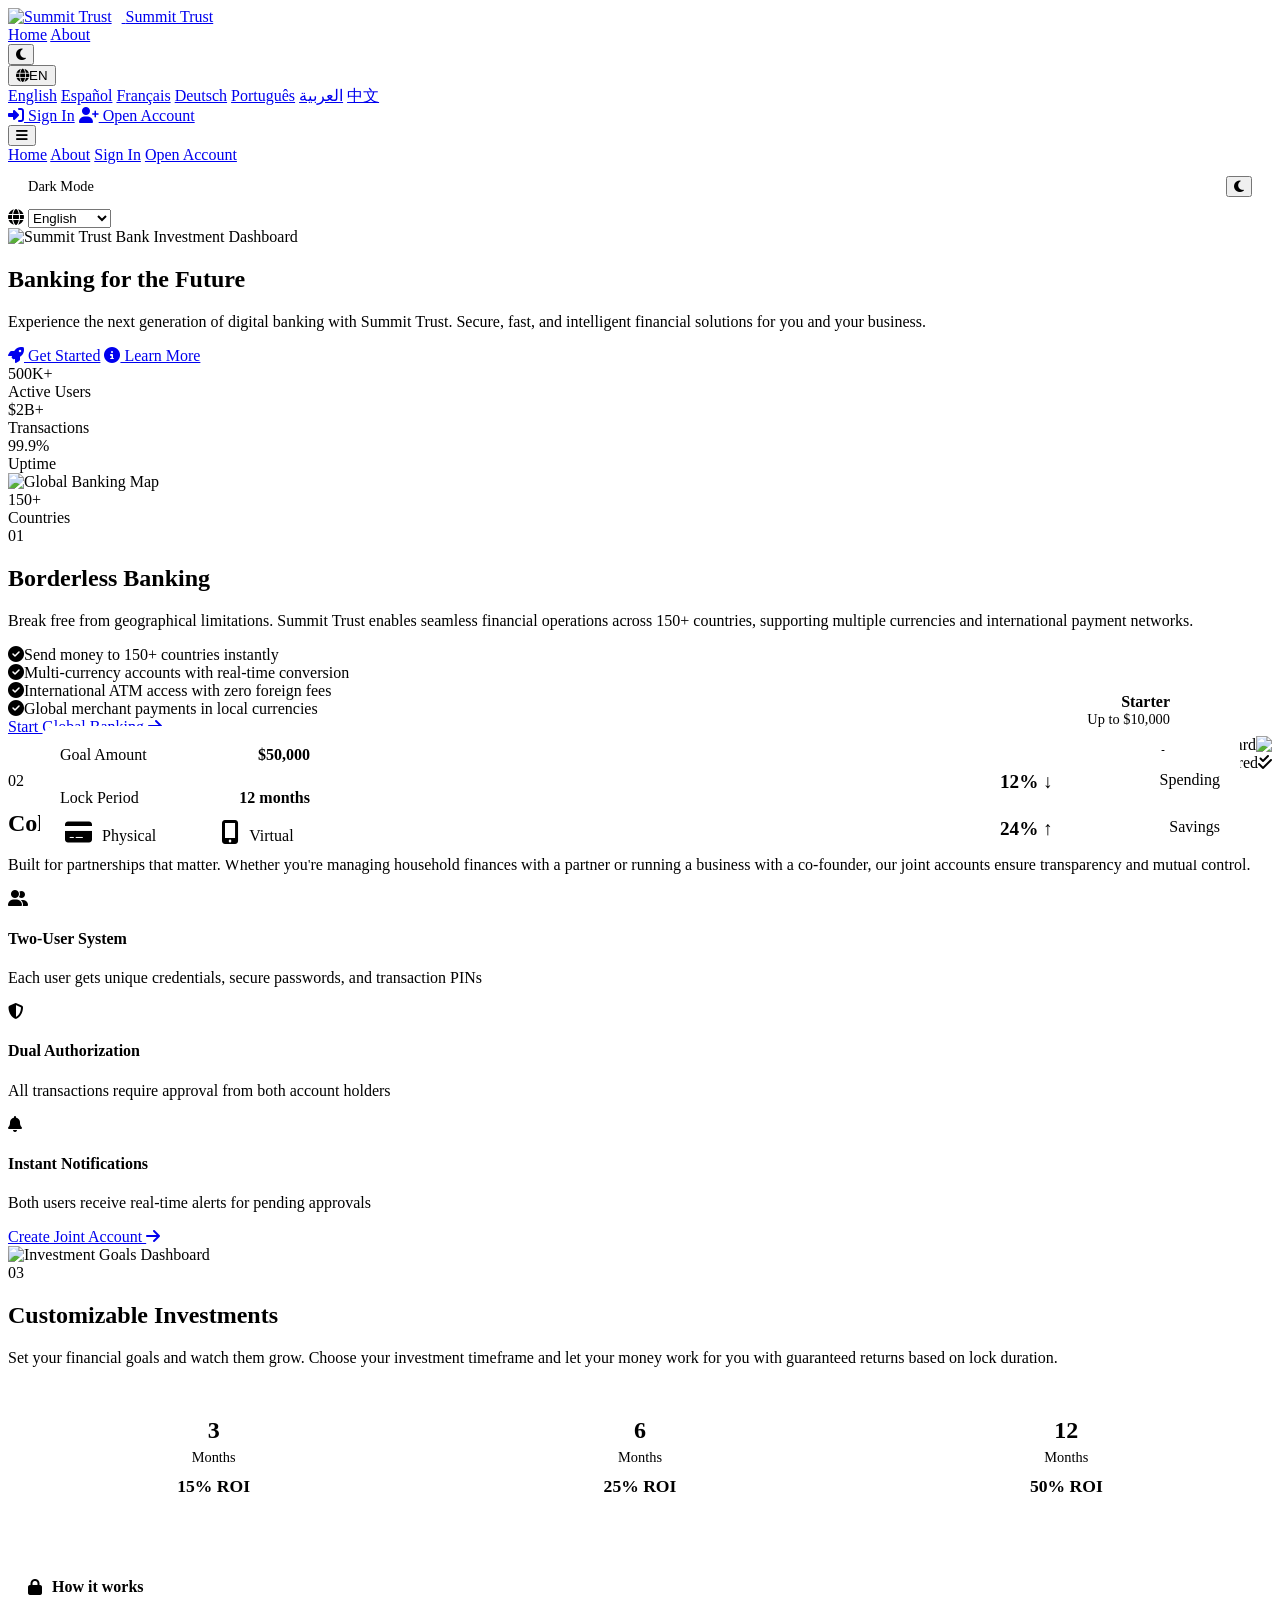
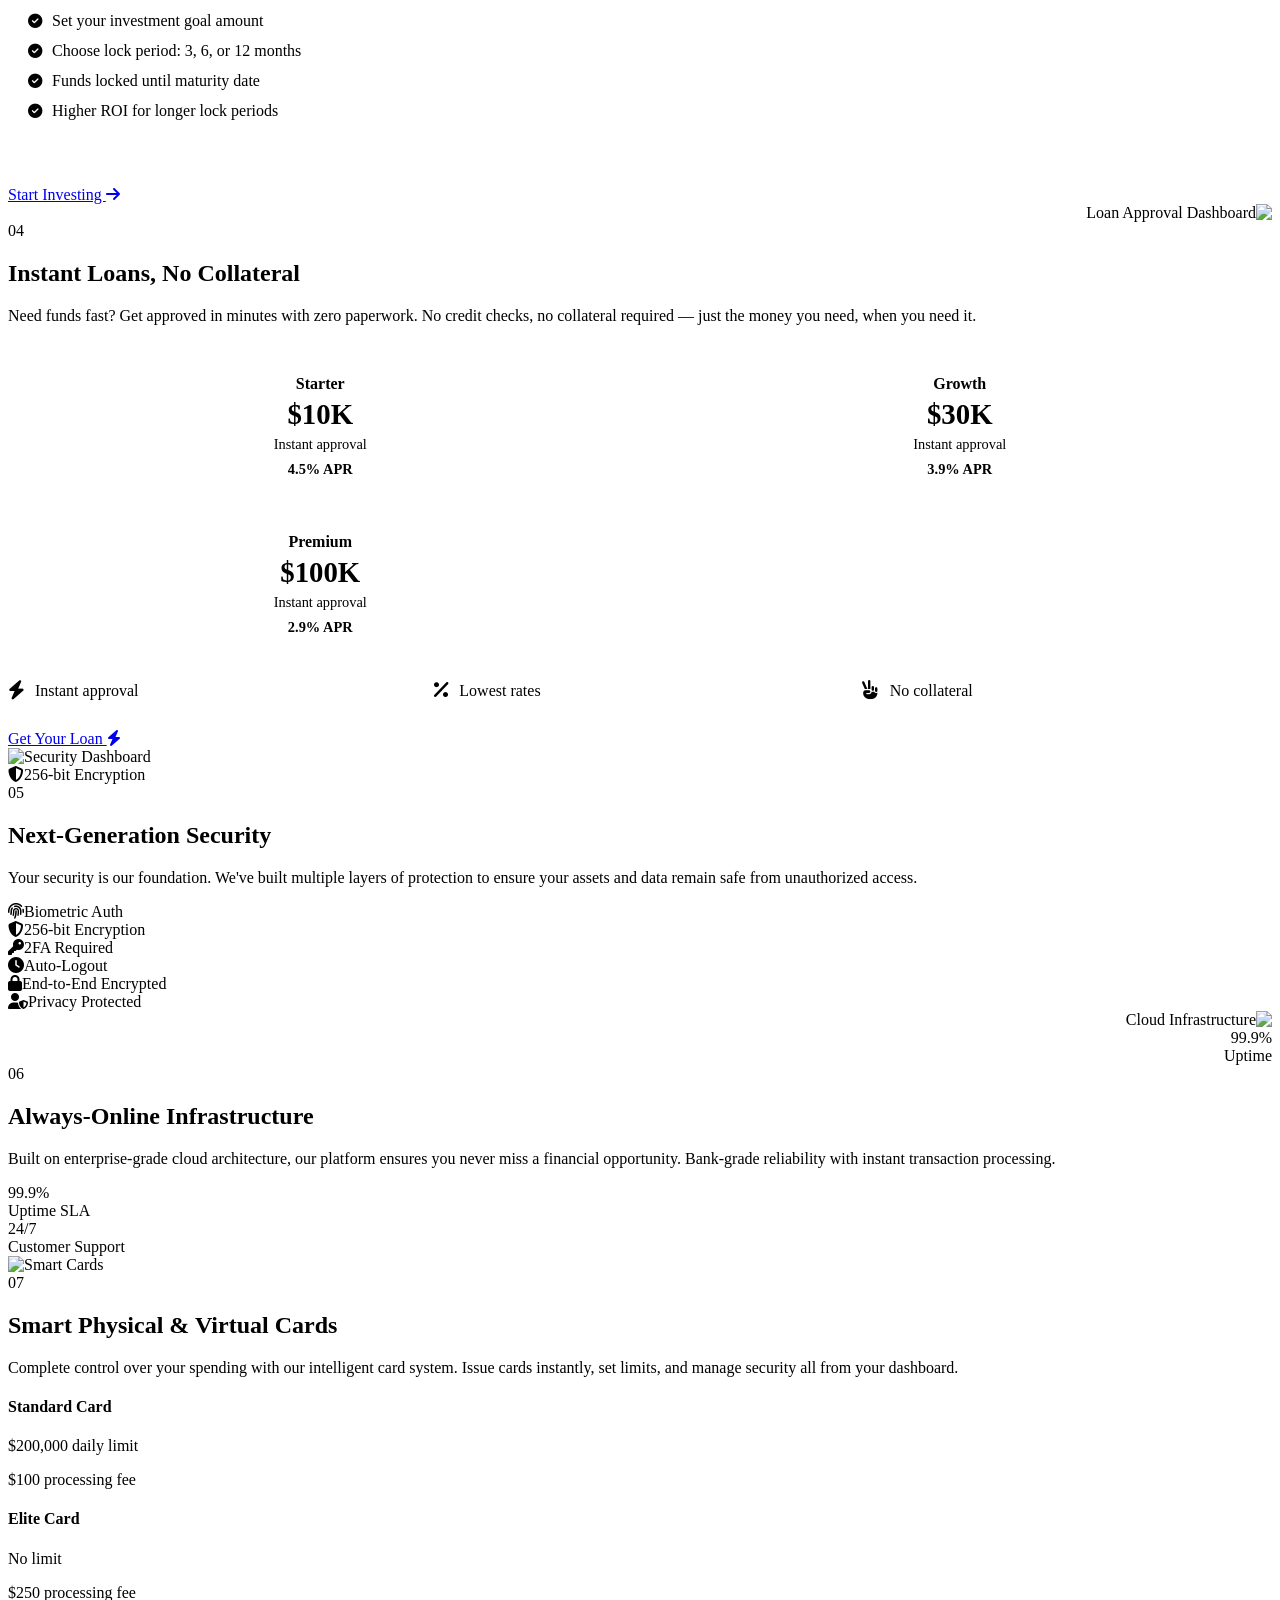
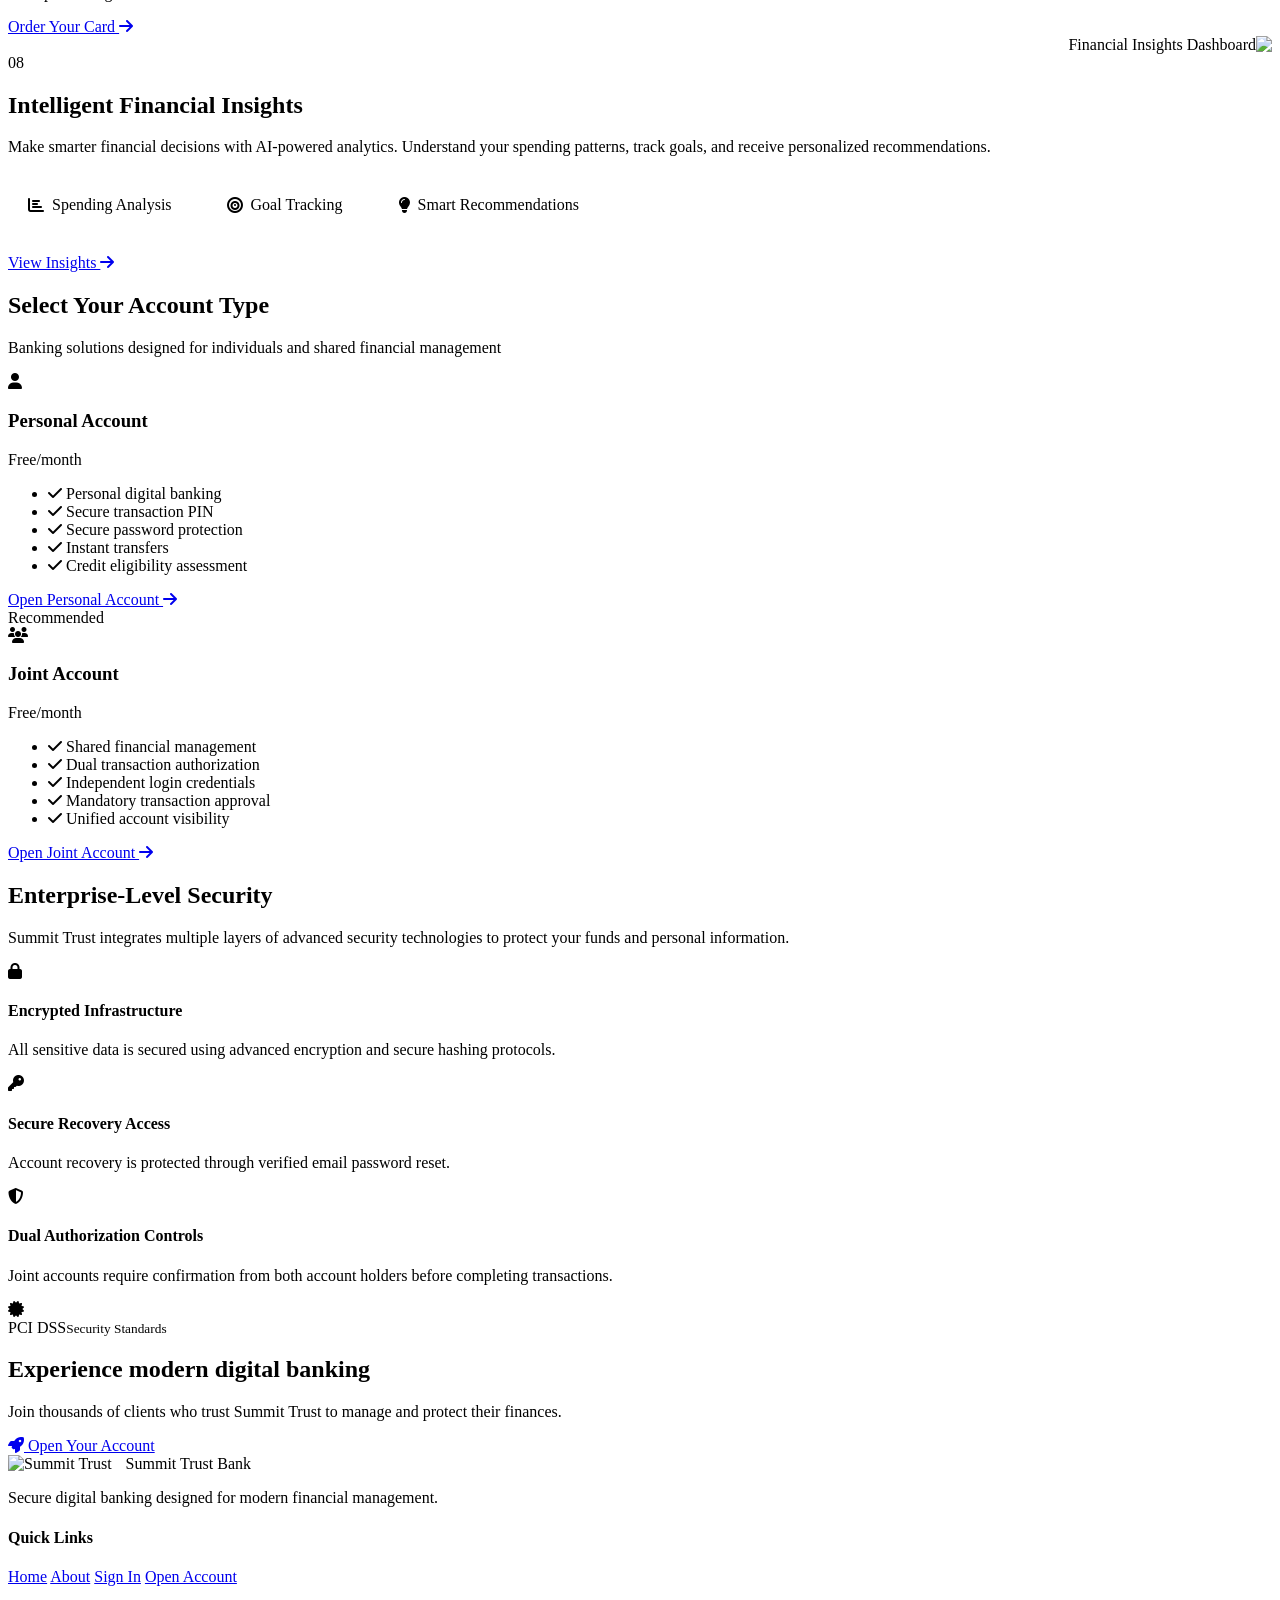
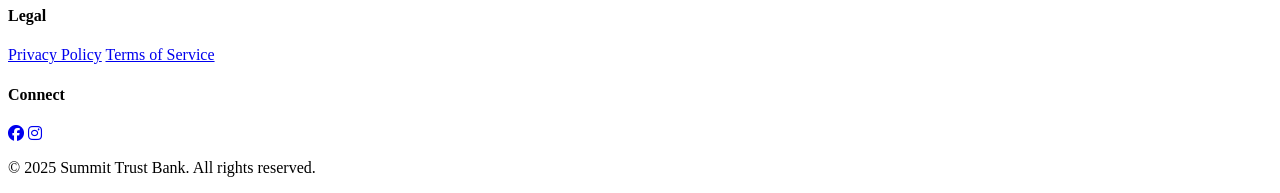
==== summittrust-master/public/index.html @ 41f3404c "Add files via upload" ====
<!DOCTYPE html>
<html lang="en" data-theme="light">
<head>
    <meta charset="UTF-8">
    <meta name="viewport" content="width=device-width, initial-scale=1.0, maximum-scale=1.0, user-scalable=yes">
    <title>Summit Trust Bank - Futuristic Digital Banking</title>

    <meta property="og:title" content="Summit Trust Bank">
    <meta property="og:description" content="Banking that works for everyone.">
    <meta property="og:image" content="https://res.cloudinary.com/ddvwy00eg/image/upload/v1775748770/OG_j29ilj.png">
    <meta property="og:url" content="https://summit-trustbank.com">
    <meta property="og:type" content="website">
    <meta property="og:site_name" content="Summit Trust Bank">

    <meta name="twitter:card" content="summary_large_image">
    <meta name="twitter:title" content="Summit Trust Bank">
    <meta name="twitter:description" content="Banking that works for everyone.">
    <meta name="twitter:image" content="https://res.cloudinary.com/ddvwy00eg/image/upload/v1775748770/OG_j29ilj.png">

    <link rel="icon" type="image/png" href="https://res.cloudinary.com/ddvwy00eg/image/upload/v1775748769/favicon_klg56g.png">
    <link rel="apple-touch-icon" href="https://res.cloudinary.com/ddvwy00eg/image/upload/v1775748769/favicon_klg56g.png">

    <link rel="stylesheet" href="https://cdnjs.cloudflare.com/ajax/libs/font-awesome/6.5.1/css/all.min.css">
    <link href="https://fonts.googleapis.com/css2?family=Inter:wght@400;500;600;700&display=swap" rel="stylesheet">

    <link rel="stylesheet" href="/css/main.css">
    <link rel="stylesheet" href="/css/components.css">
    <link rel="stylesheet" href="/css/utilities.css">
    <link rel="stylesheet" href="/css/theme.css">
    <link rel="stylesheet" href="/css/legal.css">
    <link rel="stylesheet" href="/css/pages/home.css">

    <style>
        .feature-grid.image-right { direction: rtl; }
        .feature-grid.image-right .feature-content { direction: ltr; }
    </style>
</head>
<body>

    <nav class="navbar">
        <div class="nav-container">
            <div class="nav-left">
                <a href="/index.html" class="logo">
                    <img src="https://res.cloudinary.com/ddvwy00eg/image/upload/v1775748770/logo_klknwz.svg"
                         alt="Summit Trust" class="logo-img" style="height:36px;width:36px;margin-right:10px;">
                    <span>Summit Trust</span>
                </a>
            </div>
            <div class="nav-right">
                <div class="nav-links">
                    <a href="/index.html" class="active">Home</a>
                    <a href="/about.html">About</a>
                </div>
                <div class="nav-actions">
                    <button class="theme-toggle" id="themeToggle"><i class="fas fa-moon"></i></button>
                    <div class="language-selector">
                        <button class="lang-btn"><i class="fas fa-globe"></i><span>EN</span></button>
                        <div class="lang-dropdown">
                            <a href="#" data-lang="en">English</a>
                            <a href="#" data-lang="es">Español</a>
                            <a href="#" data-lang="fr">Français</a>
                            <a href="#" data-lang="de">Deutsch</a>
                            <a href="#" data-lang="pt">Português</a>
                            <a href="#" data-lang="ar">العربية</a>
                            <a href="#" data-lang="zh">中文</a>
                        </div>
                    </div>
                    <div class="auth-buttons">
                        <a href="/auth.html" class="btn btn-outline"><i class="fas fa-sign-in-alt"></i> Sign In</a>
                        <a href="/auth.html" class="btn btn-primary"><i class="fas fa-user-plus"></i> Open Account</a>
                    </div>
                </div>
                <button class="mobile-menu-toggle"><i class="fas fa-bars"></i></button>
            </div>
        </div>

        <div class="mobile-menu">
            <a href="/index.html">Home</a>
            <a href="/about.html">About</a>
            <a href="/auth.html">Sign In</a>
            <a href="/auth.html">Open Account</a>
            <div style="display:flex;align-items:center;justify-content:space-between;padding:12px 20px;border-top:1px solid var(--border);">
                <span style="font-size:.9rem;color:var(--text-secondary);">Dark Mode</span>
                <button class="theme-toggle" onclick="document.getElementById('themeToggle').click()"><i class="fas fa-moon"></i></button>
            </div>
            <div class="mobile-lang">
                <i class="fas fa-globe"></i>
                <select id="mobileLangSelect">
                    <option value="en">English</option>
                    <option value="es">Español</option>
                    <option value="fr">Français</option>
                    <option value="de">Deutsch</option>
                    <option value="pt">Português</option>
                    <option value="ar">العربية</option>
                    <option value="zh">中文</option>
                </select>
            </div>
        </div>
    </nav>

    <!-- Hero -->
    <section class="hero">
        <div class="container">
            <div class="hero-image">
                <img src="https://res.cloudinary.com/dmbgczlom/image/upload/v1772872000/hero-image_x99izp.webp"
                     alt="Summit Trust Bank Investment Dashboard" class="hero-img" loading="lazy">
            </div>
            <div class="hero-content">
                <h1 class="hero-title">Banking for the <span class="highlight">Future</span></h1>
                <p class="hero-subtitle">Experience the next generation of digital banking with Summit Trust. Secure, fast, and intelligent financial solutions for you and your business.</p>
                <div class="hero-cta">
                    <a href="/auth.html" class="btn btn-primary btn-large"><i class="fas fa-rocket"></i> Get Started</a>
                    <a href="/about.html" class="btn btn-outline btn-large"><i class="fas fa-info-circle"></i> Learn More</a>
                </div>
                <div class="hero-stats">
                    <div class="stat-item"><div class="stat-number">500K+</div><div class="stat-label">Active Users</div></div>
                    <div class="stat-item"><div class="stat-number">$2B+</div><div class="stat-label">Transactions</div></div>
                    <div class="stat-item"><div class="stat-number">99.9%</div><div class="stat-label">Uptime</div></div>
                </div>
            </div>
        </div>
    </section>

    <!-- 01 Borderless Banking -->
    <section class="feature-section borderless">
        <div class="container">
            <div class="feature-grid">
                <div class="feature-visual">
                    <img src="https://res.cloudinary.com/dmbgczlom/image/upload/v1772879558/global_jevwvj.webp" alt="Global Banking Map" class="feature-image">
                    <div class="stats-card"><div class="stat">150+</div><div class="stat-label">Countries</div></div>
                </div>
                <div class="feature-content">
                    <div class="feature-tag">01</div>
                    <h2>Borderless Banking</h2>
                    <p class="feature-description">Break free from geographical limitations. Summit Trust enables seamless financial operations across 150+ countries, supporting multiple currencies and international payment networks.</p>
                    <div class="feature-details">
                        <div class="detail-item"><i class="fas fa-check-circle"></i><span>Send money to 150+ countries instantly</span></div>
                        <div class="detail-item"><i class="fas fa-check-circle"></i><span>Multi-currency accounts with real-time conversion</span></div>
                        <div class="detail-item"><i class="fas fa-check-circle"></i><span>International ATM access with zero foreign fees</span></div>
                        <div class="detail-item"><i class="fas fa-check-circle"></i><span>Global merchant payments in local currencies</span></div>
                    </div>
                    <a href="/auth.html" class="btn btn-primary">Start Global Banking <i class="fas fa-arrow-right"></i></a>
                </div>
            </div>
        </div>
    </section>

    <!-- 02 Joint Accounts -->
    <section class="feature-section joint-accounts">
        <div class="container">
            <div class="feature-grid image-right">
                <div class="feature-visual">
                    <img src="https://res.cloudinary.com/dmbgczlom/image/upload/v1772879278/couple_dfguto.webp" alt="Joint Account Dashboard" class="feature-image">
                    <div class="approval-badge"><i class="fas fa-check-double"></i><span>Dual Approval Required</span></div>
                </div>
                <div class="feature-content">
                    <div class="feature-tag">02</div>
                    <h2>Collaborative Joint Accounts</h2>
                    <p class="feature-description">Built for partnerships that matter. Whether you're managing household finances with a partner or running a business with a co-founder, our joint accounts ensure transparency and mutual control.</p>
                    <div class="feature-highlights">
                        <div class="highlight-card"><i class="fas fa-user-friends"></i><h4>Two-User System</h4><p>Each user gets unique credentials, secure passwords, and transaction PINs</p></div>
                        <div class="highlight-card"><i class="fas fa-shield-alt"></i><h4>Dual Authorization</h4><p>All transactions require approval from both account holders</p></div>
                        <div class="highlight-card"><i class="fas fa-bell"></i><h4>Instant Notifications</h4><p>Both users receive real-time alerts for pending approvals</p></div>
                    </div>
                    <a href="/auth.html" class="btn btn-primary">Create Joint Account <i class="fas fa-arrow-right"></i></a>
                </div>
            </div>
        </div>
    </section>

    <!-- 03 Investments - Updated ROI Values: 15%, 25%, 50% -->
    <section class="feature-section investments">
        <div class="container">
            <div class="feature-grid">
                <div class="feature-visual">
                    <img src="https://res.cloudinary.com/dmbgczlom/image/upload/v1772967905/plant_j76ehd.webp" alt="Investment Goals Dashboard" class="feature-image">
                    <div style="position:absolute;bottom:40px;left:40px;background:white;padding:20px;border-radius:16px;min-width:250px;box-shadow:var(--shadow);">
                        <div style="display:flex;justify-content:space-between;margin-bottom:15px;padding-bottom:10px;border-bottom:1px solid var(--border);"><span style="color:var(--text-secondary);">Goal Amount</span><strong style="color:var(--text-primary);">$50,000</strong></div>
                        <div style="display:flex;justify-content:space-between;margin-bottom:15px;"><span style="color:var(--text-secondary);">Lock Period</span><strong style="color:var(--accent-primary);">12 months</strong></div>
                        <div style="display:flex;justify-content:space-between;"><span style="color:var(--text-secondary);">Projected ROI</span><strong style="color:var(--success);">+50%</strong></div>
                    </div>
                </div>
                <div class="feature-content">
                    <div class="feature-tag">03</div>
                    <h2>Customizable Investments</h2>
                    <p class="feature-description">Set your financial goals and watch them grow. Choose your investment timeframe and let your money work for you with guaranteed returns based on lock duration.</p>
                    <div style="margin:30px 0;">
                        <div style="display:grid;grid-template-columns:repeat(3,1fr);gap:15px;margin-bottom:20px;">
                            <div style="background:var(--bg-tertiary);padding:20px;border-radius:12px;text-align:center;border:1px solid var(--border);"><div style="font-size:1.5rem;font-weight:700;color:var(--text-primary);margin-bottom:5px;">3</div><div style="font-size:.9rem;color:var(--text-secondary);margin-bottom:10px;">Months</div><div style="font-size:1.1rem;font-weight:600;color:var(--success);">15% ROI</div></div>
                            <div style="background:var(--bg-tertiary);padding:20px;border-radius:12px;text-align:center;border:2px solid var(--accent-primary);"><div style="font-size:1.5rem;font-weight:700;color:var(--text-primary);margin-bottom:5px;">6</div><div style="font-size:.9rem;color:var(--text-secondary);margin-bottom:10px;">Months</div><div style="font-size:1.1rem;font-weight:600;color:var(--success);">25% ROI</div></div>
                            <div style="background:var(--bg-tertiary);padding:20px;border-radius:12px;text-align:center;border:1px solid var(--border);"><div style="font-size:1.5rem;font-weight:700;color:var(--text-primary);margin-bottom:5px;">12</div><div style="font-size:.9rem;color:var(--text-secondary);margin-bottom:10px;">Months</div><div style="font-size:1.1rem;font-weight:600;color:var(--success);">50% ROI</div></div>
                        </div>
                        <div style="background:var(--bg-secondary);padding:20px;border-radius:12px;">
                            <h4 style="margin-bottom:15px;display:flex;align-items:center;gap:10px;"><i class="fas fa-lock" style="color:var(--accent-primary);"></i> How it works</h4>
                            <ul style="list-style:none;padding:0;">
                                <li style="display:flex;align-items:center;gap:10px;margin-bottom:12px;"><i class="fas fa-check-circle" style="color:var(--success);font-size:.9rem;"></i><span style="color:var(--text-secondary);">Set your investment goal amount</span></li>
                                <li style="display:flex;align-items:center;gap:10px;margin-bottom:12px;"><i class="fas fa-check-circle" style="color:var(--success);font-size:.9rem;"></i><span style="color:var(--text-secondary);">Choose lock period: 3, 6, or 12 months</span></li>
                                <li style="display:flex;align-items:center;gap:10px;margin-bottom:12px;"><i class="fas fa-check-circle" style="color:var(--success);font-size:.9rem;"></i><span style="color:var(--text-secondary);">Funds locked until maturity date</span></li>
                                <li style="display:flex;align-items:center;gap:10px;"><i class="fas fa-check-circle" style="color:var(--success);font-size:.9rem;"></i><span style="color:var(--text-secondary);">Higher ROI for longer lock periods</span></li>
                            </ul>
                        </div>
                    </div>
                    <a href="/auth.html" class="btn btn-primary">Start Investing <i class="fas fa-arrow-right"></i></a>
                </div>
            </div>
        </div>
    </section>

    <!-- 04 Loans -->
    <section class="feature-section loans">
        <div class="container">
            <div class="feature-grid image-right">
                <div class="feature-visual">
                    <img src="https://res.cloudinary.com/dmbgczlom/image/upload/v1772970224/loan_gwv15r.webp" alt="Loan Approval Dashboard" class="feature-image">
                    <div style="position:absolute;bottom:40px;right:40px;background:white;padding:20px;border-radius:16px;min-width:200px;box-shadow:var(--shadow);">
                        <div style="display:flex;align-items:center;gap:10px;margin-bottom:15px;"><div style="width:40px;height:40px;background:var(--accent-primary);border-radius:50%;display:flex;align-items:center;justify-content:center;color:white;font-weight:700;">1</div><div><div style="font-weight:600;color:var(--text-primary);">Starter</div><div style="font-size:.9rem;color:var(--text-secondary);">Up to $10,000</div></div></div>
                        <div style="display:flex;align-items:center;gap:10px;margin-bottom:15px;"><div style="width:40px;height:40px;background:var(--warning);border-radius:50%;display:flex;align-items:center;justify-content:center;color:white;font-weight:700;">2</div><div><div style="font-weight:600;color:var(--text-primary);">Growth</div><div style="font-size:.9rem;color:var(--text-secondary);">Up to $30,000</div></div></div>
                        <div style="display:flex;align-items:center;gap:10px;"><div style="width:40px;height:40px;background:var(--success);border-radius:50%;display:flex;align-items:center;justify-content:center;color:white;font-weight:700;">3</div><div><div style="font-weight:600;color:var(--text-primary);">Premium</div><div style="font-size:.9rem;color:var(--text-secondary);">Up to $100,000</div></div></div>
                    </div>
                </div>
   <div class="feature-content">
                    <div class="feature-tag">04</div>
                    <h2>Instant Loans, No Collateral</h2>
                    <p class="feature-description">Need funds fast? Get approved in minutes with zero paperwork. No credit checks, no collateral required — just the money you need, when you need it.</p>
                    <div style="margin:30px 0;">
                        <div style="display:grid;grid-template-columns:repeat(2,1fr);gap:15px;margin-bottom:25px;">
                            <div style="background:var(--bg-tertiary);padding:20px;border-radius:12px;text-align:center;border:1px solid var(--border);"><div style="font-size:1rem;font-weight:600;color:var(--accent-primary);margin-bottom:5px;">Starter</div><div style="font-size:1.8rem;font-weight:700;color:var(--text-primary);margin-bottom:5px;">$10K</div><div style="font-size:.9rem;color:var(--text-secondary);">Instant approval</div><div style="font-size:.9rem;font-weight:600;color:var(--success);margin-top:8px;">4.5% APR</div></div>
                            <div style="background:var(--bg-tertiary);padding:20px;border-radius:12px;text-align:center;border:2px solid var(--warning);"><div style="font-size:1rem;font-weight:600;color:var(--warning);margin-bottom:5px;">Growth</div><div style="font-size:1.8rem;font-weight:700;color:var(--text-primary);margin-bottom:5px;">$30K</div><div style="font-size:.9rem;color:var(--text-secondary);">Instant approval</div><div style="font-size:.9rem;font-weight:600;color:var(--success);margin-top:8px;">3.9% APR</div></div>
                            <div style="background:var(--bg-tertiary);padding:20px;border-radius:12px;text-align:center;border:1px solid var(--border);"><div style="font-size:1rem;font-weight:600;color:var(--success);margin-bottom:5px;">Premium</div><div style="font-size:1.8rem;font-weight:700;color:var(--text-primary);margin-bottom:5px;">$100K</div><div style="font-size:.9rem;color:var(--text-secondary);">Instant approval</div><div style="font-size:.9rem;font-weight:600;color:var(--success);margin-top:8px;">2.9% APR</div></div>
                        </div>
                        <div style="display:grid;grid-template-columns:repeat(3,1fr);gap:15px;">
                            <div style="display:flex;align-items:center;gap:10px;"><i class="fas fa-bolt" style="color:var(--accent-primary);font-size:1.2rem;"></i><span style="color:var(--text-primary);font-weight:500;">Instant approval</span></div>
                            <div style="display:flex;align-items:center;gap:10px;"><i class="fas fa-percent" style="color:var(--success);font-size:1.2rem;"></i><span style="color:var(--text-primary);font-weight:500;">Lowest rates</span></div>
                            <div style="display:flex;align-items:center;gap:10px;"><i class="fas fa-hand-peace" style="color:var(--warning);font-size:1.2rem;"></i><span style="color:var(--text-primary);font-weight:500;">No collateral</span></div>
                        </div>
                    </div>
                    <a href="/auth.html" class="btn btn-primary">Get Your Loan <i class="fas fa-bolt"></i></a>
                </div>
            </div>
        </div>
    </section>

    <!-- 05 Security -->
    <section class="feature-section security">
        <div class="container">
            <div class="feature-grid">
                <div class="feature-visual">
                    <img src="https://res.cloudinary.com/dmbgczlom/image/upload/v1772971405/secure_t8ezla.webp" alt="Security Dashboard" class="feature-image">
                    <div class="approval-badge" style="background-color:var(--accent-primary);"><i class="fas fa-shield-alt"></i><span>256-bit Encryption</span></div>
                </div>
                <div class="feature-content">
                    <div class="feature-tag">05</div>
                    <h2>Next-Generation Security</h2>
                    <p class="feature-description">Your security is our foundation. We've built multiple layers of protection to ensure your assets and data remain safe from unauthorized access.</p>
                    <div class="security-badges">
                        <div class="security-badge"><i class="fas fa-fingerprint"></i><span>Biometric Auth</span></div>
                        <div class="security-badge"><i class="fas fa-shield-halved"></i><span>256-bit Encryption</span></div>
                        <div class="security-badge"><i class="fas fa-key"></i><span>2FA Required</span></div>
                        <div class="security-badge"><i class="fas fa-clock"></i><span>Auto-Logout</span></div>
                        <div class="security-badge"><i class="fas fa-lock"></i><span>End-to-End Encrypted</span></div>
                        <div class="security-badge"><i class="fas fa-user-shield"></i><span>Privacy Protected</span></div>
                    </div>
                </div>
            </div>
        </div>
    </section>

    <!-- 06 Infrastructure -->
    <section class="feature-section infrastructure">
        <div class="container">
            <div class="feature-grid image-right">
                <div class="feature-visual">
                    <img src="https://res.cloudinary.com/dmbgczlom/image/upload/v1772971983/cloud-tech_zul4t8.webp" alt="Cloud Infrastructure" class="feature-image">
                    <div class="stats-card"><div class="stat">99.9%</div><div class="stat-label">Uptime</div></div>
                </div>
                <div class="feature-content">
                    <div class="feature-tag">06</div>
                    <h2>Always-Online Infrastructure</h2>
                    <p class="feature-description">Built on enterprise-grade cloud architecture, our platform ensures you never miss a financial opportunity. Bank-grade reliability with instant transaction processing.</p>
                    <div class="stats-grid">
                        <div class="stat-card"><div class="stat-number">99.9%</div><div class="stat-label">Uptime SLA</div></div>
                        <div class="stat-card"><div class="stat-number">24/7</div><div class="stat-label">Customer Support</div></div>
                    </div>
                </div>
            </div>
        </div>
    </section>

    <!-- 07 Cards -->
    <section class="feature-section cards">
        <div class="container">
            <div class="feature-grid">
                <div class="feature-visual">
                    <img src="https://res.cloudinary.com/dmbgczlom/image/upload/v1772973452/card_dbavks.webp" alt="Smart Cards" class="feature-image">
                    <div style="display:flex;gap:15px;position:absolute;bottom:40px;left:40px;">
                        <div style="background:white;padding:15px 25px;border-radius:12px;box-shadow:var(--shadow);"><i class="fas fa-credit-card" style="color:var(--accent-primary);font-size:24px;margin-right:10px;"></i><span style="color:var(--text-primary);font-weight:500;">Physical</span></div>
                        <div style="background:white;padding:15px 25px;border-radius:12px;box-shadow:var(--shadow);"><i class="fas fa-mobile-alt" style="color:var(--accent-primary);font-size:24px;margin-right:10px;"></i><span style="color:var(--text-primary);font-weight:500;">Virtual</span></div>
                    </div>
                </div>
                <div class="feature-content">
                    <div class="feature-tag">07</div>
                    <h2>Smart Physical & Virtual Cards</h2>
                    <p class="feature-description">Complete control over your spending with our intelligent card system. Issue cards instantly, set limits, and manage security all from your dashboard.</p>
                    <div class="card-types">
                        <div class="card-type standard"><h4>Standard Card</h4><p class="limit">$200,000 daily limit</p><p class="fee">$100 processing fee</p></div>
                        <div class="card-type elite"><h4>Elite Card</h4><p class="limit">No limit</p><p class="fee">$250 processing fee</p></div>
                    </div>
                    <a href="/auth.html" class="btn btn-primary">Order Your Card <i class="fas fa-arrow-right"></i></a>
                </div>
            </div>
        </div>
    </section>

    <!-- 08 Insights -->
    <section class="feature-section insights">
        <div class="container">
            <div class="feature-grid image-right">
                <div class="feature-visual">
                    <img src="https://res.cloudinary.com/dmbgczlom/image/upload/v1772972958/insight_qo5lv3.webp" alt="Financial Insights Dashboard" class="feature-image">
                    <div style="position:absolute;bottom:40px;right:40px;background:white;padding:20px;border-radius:16px;min-width:220px;box-shadow:var(--shadow);">
                        <div style="display:flex;justify-content:space-between;margin-bottom:15px;padding-bottom:10px;border-bottom:1px solid var(--border);"><span style="color:var(--text-secondary);">Spending</span><strong style="color:var(--error);font-size:1.2rem;">↓ 12%</strong></div>
                        <div style="display:flex;justify-content:space-between;"><span style="color:var(--text-secondary);">Savings</span><strong style="color:var(--success);font-size:1.2rem;">↑ 24%</strong></div>
                    </div>
                </div>
                <div class="feature-content">
                    <div class="feature-tag">08</div>
                    <h2>Intelligent Financial Insights</h2>
                    <p class="feature-description">Make smarter financial decisions with AI-powered analytics. Understand your spending patterns, track goals, and receive personalized recommendations.</p>
                    <div style="display:flex;flex-wrap:wrap;gap:15px;margin:30px 0;">
                        <span style="background:var(--bg-tertiary);padding:10px 20px;border-radius:30px;display:inline-flex;align-items:center;gap:8px;"><i class="fas fa-chart-bar" style="color:var(--accent-primary);"></i> Spending Analysis</span>
                        <span style="background:var(--bg-tertiary);padding:10px 20px;border-radius:30px;display:inline-flex;align-items:center;gap:8px;"><i class="fas fa-bullseye" style="color:var(--accent-primary);"></i> Goal Tracking</span>
                        <span style="background:var(--bg-tertiary);padding:10px 20px;border-radius:30px;display:inline-flex;align-items:center;gap:8px;"><i class="fas fa-lightbulb" style="color:var(--accent-primary);"></i> Smart Recommendations</span>
                    </div>
                    <a href="/dashboard.html" class="btn btn-primary">View Insights <i class="fas fa-arrow-right"></i></a>
                </div>
            </div>
        </div>
    </section>

    <!-- Account Types -->
    <section class="account-types">
        <div class="container">
            <div class="section-header">
                <h2>Select Your Account Type</h2>
                <p>Banking solutions designed for individuals and shared financial management</p>
            </div>
            <div class="account-grid">
                <div class="account-card single">
                    <div class="card-header"><i class="fas fa-user"></i><h3>Personal Account</h3></div>
                    <div class="card-price"><span class="price">Free</span><span class="period">/month</span></div>
                    <ul class="card-features">
                        <li><i class="fas fa-check"></i> Personal digital banking</li>
                        <li><i class="fas fa-check"></i> Secure transaction PIN</li>
                        <li><i class="fas fa-check"></i> Secure password protection</li>
                        <li><i class="fas fa-check"></i> Instant transfers</li>
                        <li><i class="fas fa-check"></i> Credit eligibility assessment</li>
                    </ul>
                    <a href="/auth.html" class="btn btn-outline">Open Personal Account <i class="fas fa-arrow-right"></i></a>
                </div>
                <div class="account-card joint featured">
                    <div class="card-badge">Recommended</div>
                    <div class="card-header"><i class="fas fa-users"></i><h3>Joint Account</h3></div>
                    <div class="card-price"><span class="price">Free</span><span class="period">/month</span></div>
                    <ul class="card-features">
                        <li><i class="fas fa-check"></i> Shared financial management</li>
                        <li><i class="fas fa-check"></i> Dual transaction authorization</li>
                        <li><i class="fas fa-check"></i> Independent login credentials</li>
                        <li><i class="fas fa-check"></i> Mandatory transaction approval</li>
                        <li><i class="fas fa-check"></i> Unified account visibility</li>
                    </ul>
                    <a href="/auth.html" class="btn btn-primary">Open Joint Account <i class="fas fa-arrow-right"></i></a>
                </div>
            </div>
        </div>
    </section>

    <!-- Security -->
    <section class="security">
        <div class="container">
            <div class="security-grid">
                <div class="security-content">
                    <h2>Enterprise-Level Security</h2>
                    <p>Summit Trust integrates multiple layers of advanced security technologies to protect your funds and personal information.</p>
                    <div class="security-features">
                        <div class="security-item"><i class="fas fa-lock"></i><div><h4>Encrypted Infrastructure</h4><p>All sensitive data is secured using advanced encryption and secure hashing protocols.</p></div></div>
                        <div class="security-item"><i class="fas fa-key"></i><div><h4>Secure Recovery Access</h4><p>Account recovery is protected through verified email password reset.</p></div></div>
                        <div class="security-item"><i class="fas fa-shield-halved"></i><div><h4>Dual Authorization Controls</h4><p>Joint accounts require confirmation from both account holders before completing transactions.</p></div></div>
                    </div>
                </div>
                <div class="security-badge"><i class="fas fa-certificate"></i><div><span>PCI DSS</span><small>Security Standards</small></div></div>
            </div>
        </div>
    </section>

    <!-- CTA -->
    <section class="cta">
        <div class="container">
            <h2>Experience modern digital banking</h2>
            <p>Join thousands of clients who trust Summit Trust to manage and protect their finances.</p>
            <a href="/auth.html" class="btn btn-primary btn-large"><i class="fas fa-rocket"></i> Open Your Account</a>
        </div>
    </section>

    <!-- Footer -->
    <footer class="footer">
        <div class="container">
            <div class="footer-grid">
                <div class="footer-col">
                    <div class="footer-logo">
                        <img src="https://res.cloudinary.com/ddvwy00eg/image/upload/v1775748770/logo_klknwz.svg"
                             alt="Summit Trust" class="footer-logo-img" style="height:32px;width:32px;margin-right:10px;">
                        <span>Summit Trust Bank</span>
                    </div>
                    <p>Secure digital banking designed for modern financial management.</p>
                </div>
                <div class="footer-col">
                    <h4>Quick Links</h4>
                    <a href="/index.html">Home</a>
                    <a href="/about.html">About</a>
                    <a href="/auth.html">Sign In</a>
                    <a href="/auth.html">Open Account</a>
                </div>
                <div class="footer-col">
                    <h4>Legal</h4>
                    <a href="#" onclick="openPrivacyPolicy(event)">Privacy Policy</a>
                    <a href="#" onclick="openTerms(event)">Terms of Service</a>
                </div>
                <div class="footer-col">
                    <h4>Connect</h4>
                    <div class="social-links">
                        <a href="#"><i class="fab fa-facebook"></i></a>
                        <a href="#"><i class="fab fa-instagram"></i></a>
                    </div>
                </div>
            </div>
            <div class="footer-bottom">
                <p>&copy; 2025 Summit Trust Bank. All rights reserved.</p>
            </div>
        </div>
    </footer>

    <script src="/js /config.js"></script>
    <script src="/js /utils/helpers.js"></script>
    <script src="/js /components/navbar.js"></script>
    <script src="/js /components/languageSwitcher.js"></script>
    <script src="/js /pages/home.js"></script>
    <script src="/js /legal.js"></script>

    <script type="text/javascript">
    var Tawk_API=Tawk_API||{},Tawk_LoadStart=new Date();
    (function(){var s1=document.createElement("script"),s0=document.getElementsByTagName("script")[0];s1.async=true;s1.src='https://embed.tawk.to/69d7c8a78d80621c3581cfc7/1jlpefk1u';s1.charset='UTF-8';s1.setAttribute('crossorigin','*');s0.parentNode.insertBefore(s1,s0);})();
    </script>

    <link rel="stylesheet" href="/css/testimonies.css">
    <script src="/js /testimonies.js" defer></script>

    <div id="google_translate_element" style="display:none;"></div>
    <script>function googleTranslateElementInit(){new google.translate.TranslateElement({pageLanguage:'en'},'google_translate_element');}</script>
    <script src="https://translate.google.com/translate_a/element.js?cb=googleTranslateElementInit"></script>
    <style>.goog-te-banner-frame,.skiptranslate{display:none!important;}body{top:0!important;}.goog-te-gadget{display:none!important;}</style>

</body>
</html>
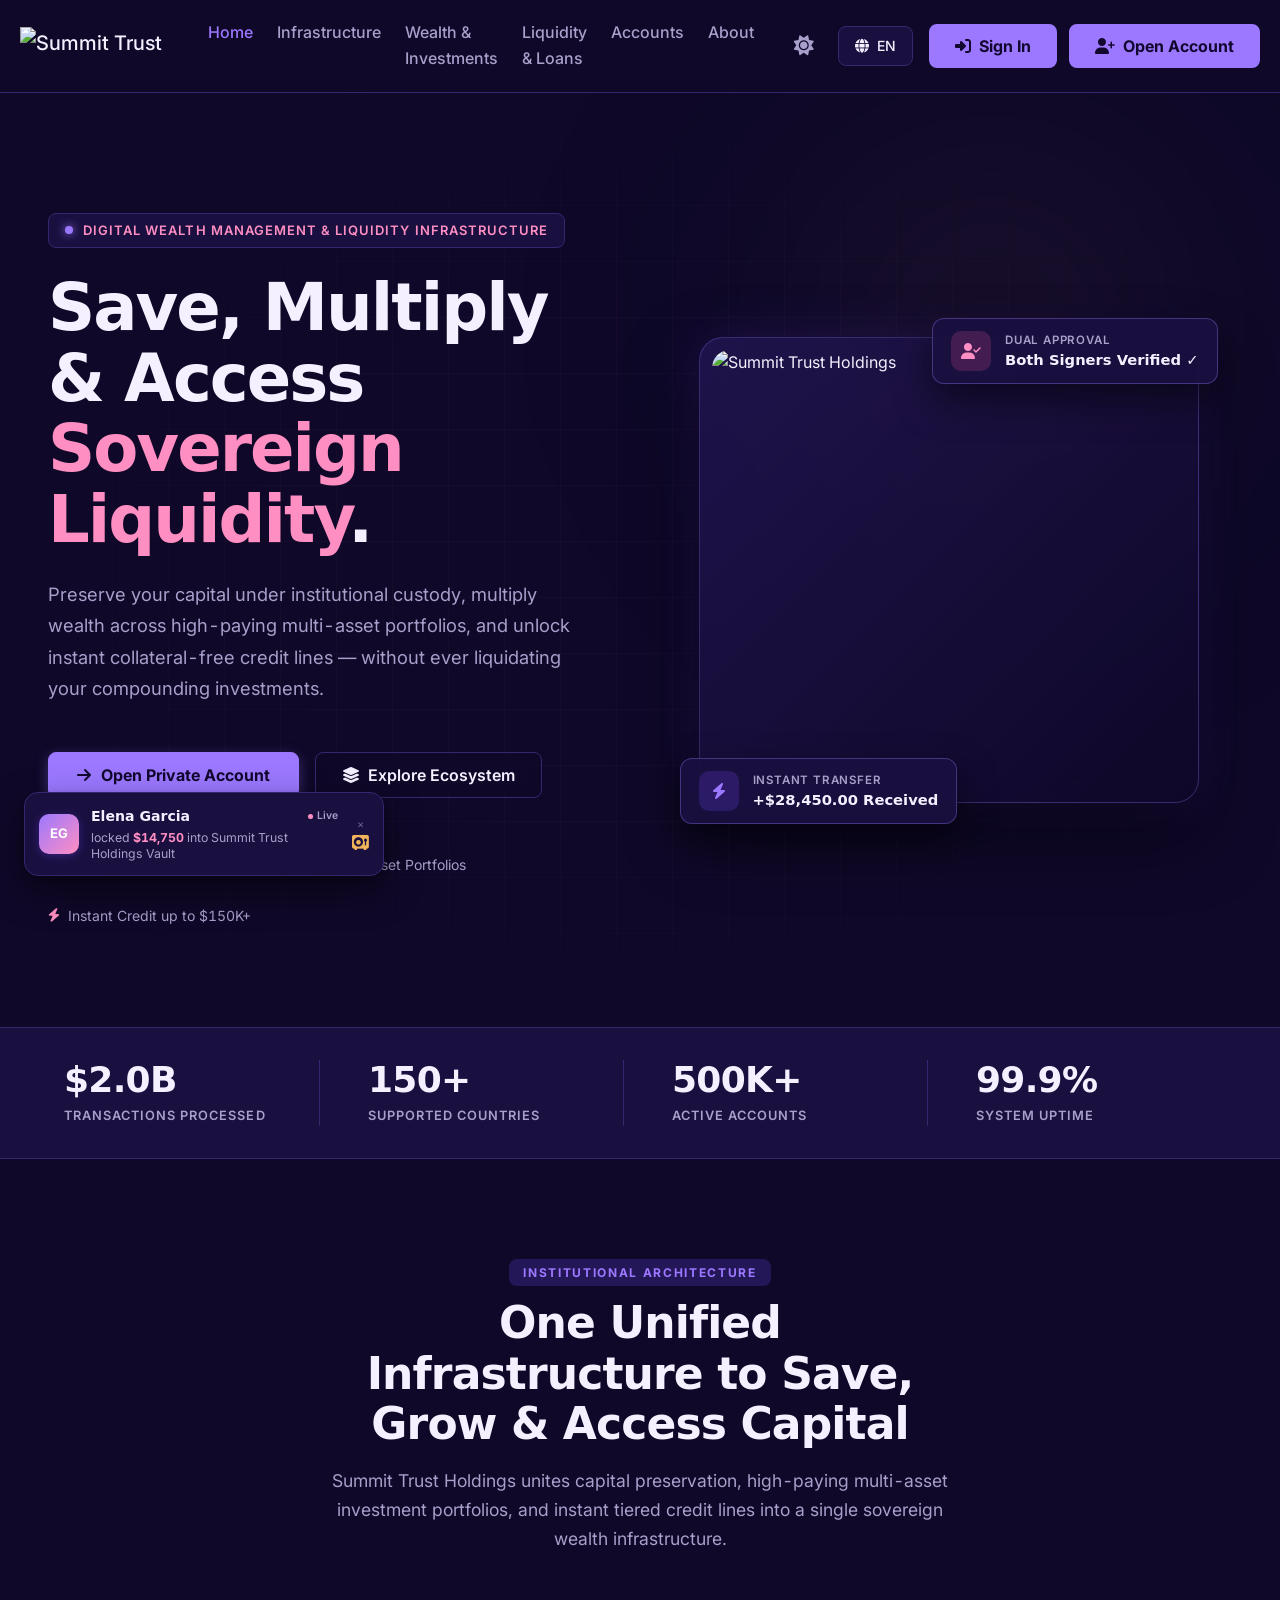
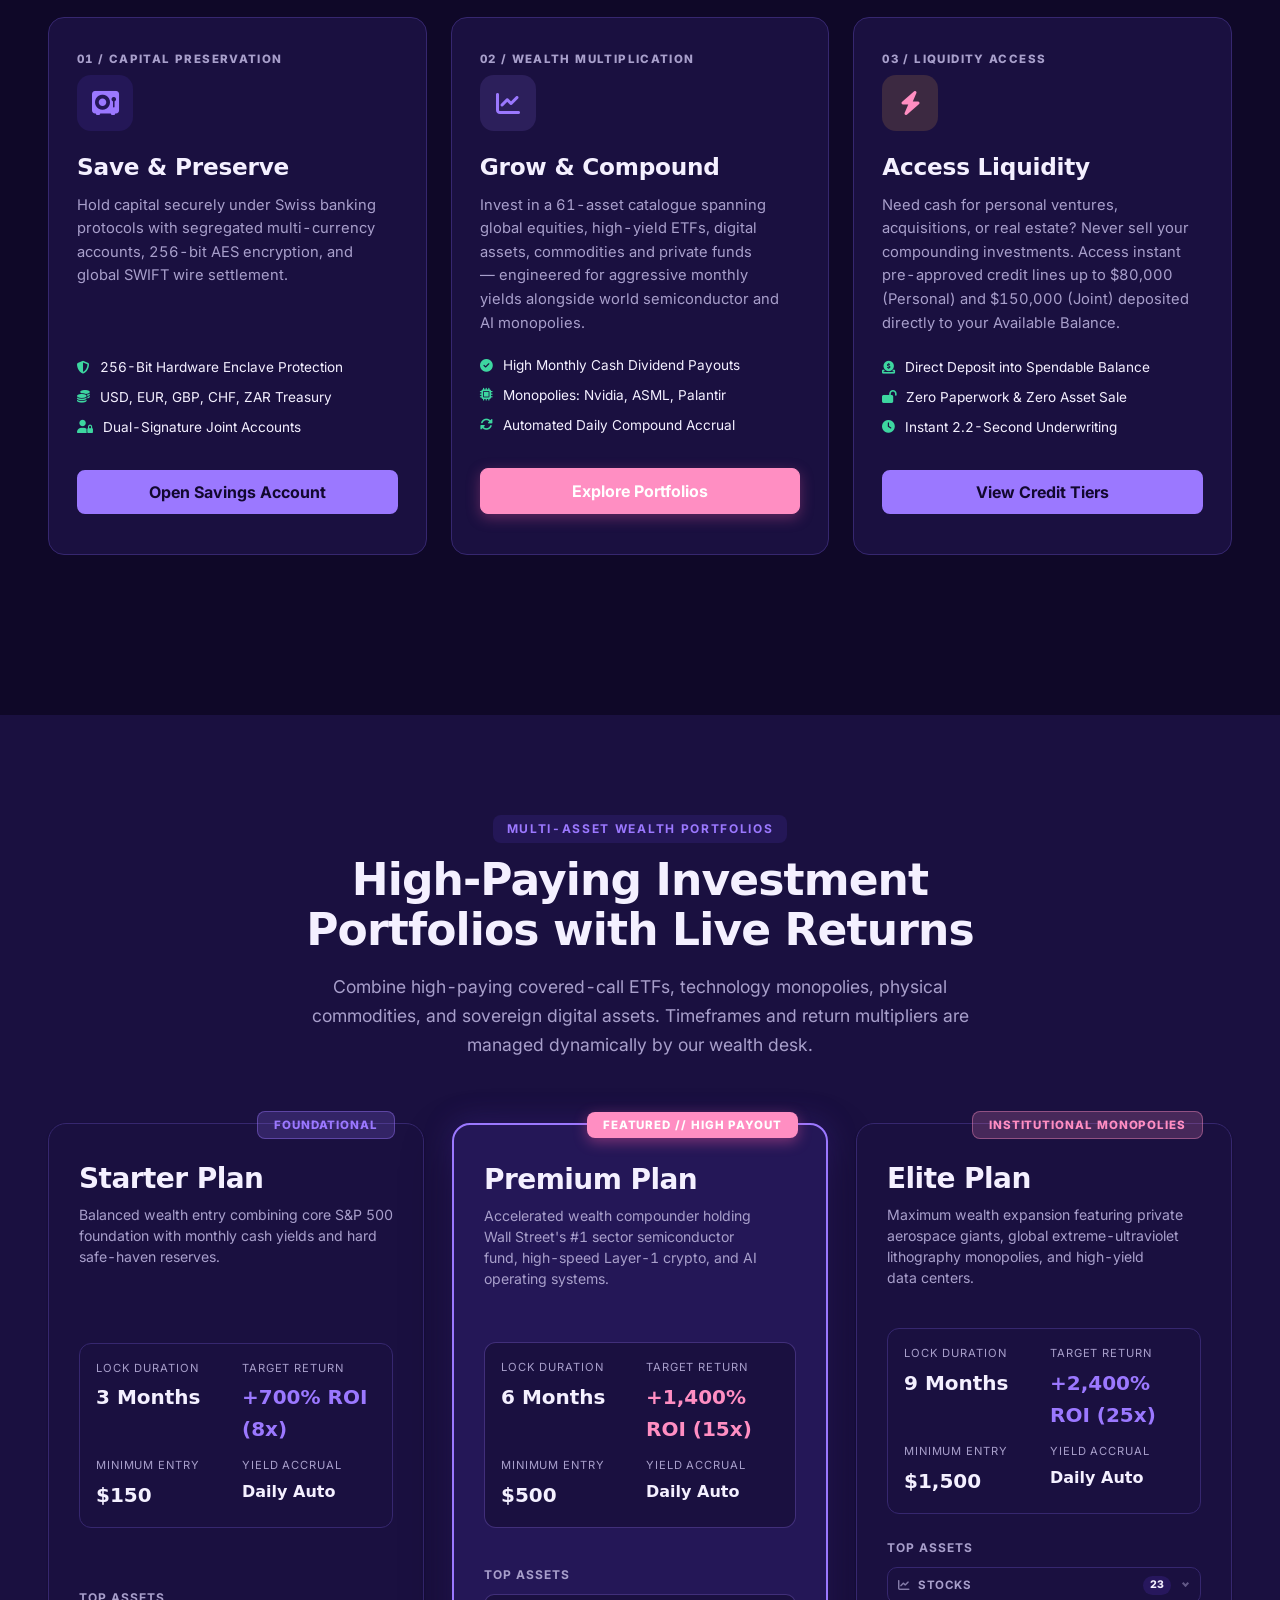
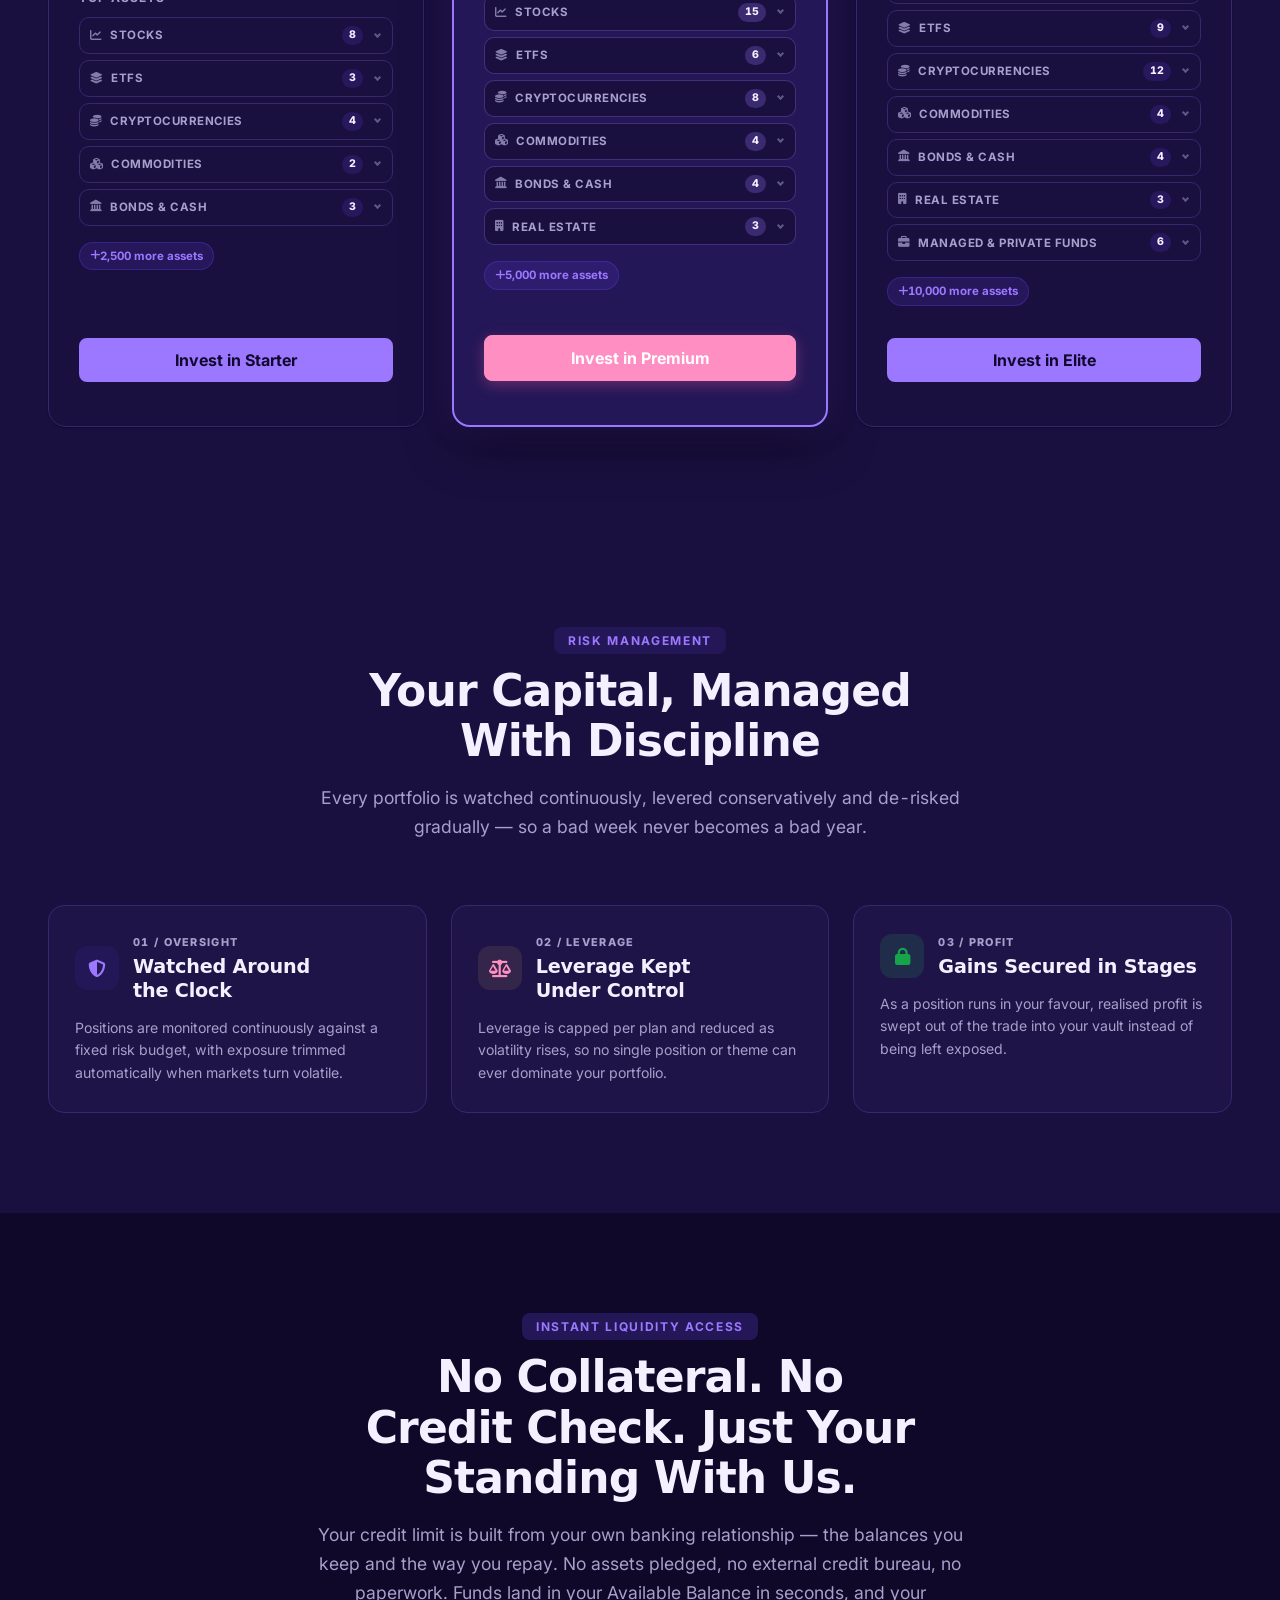
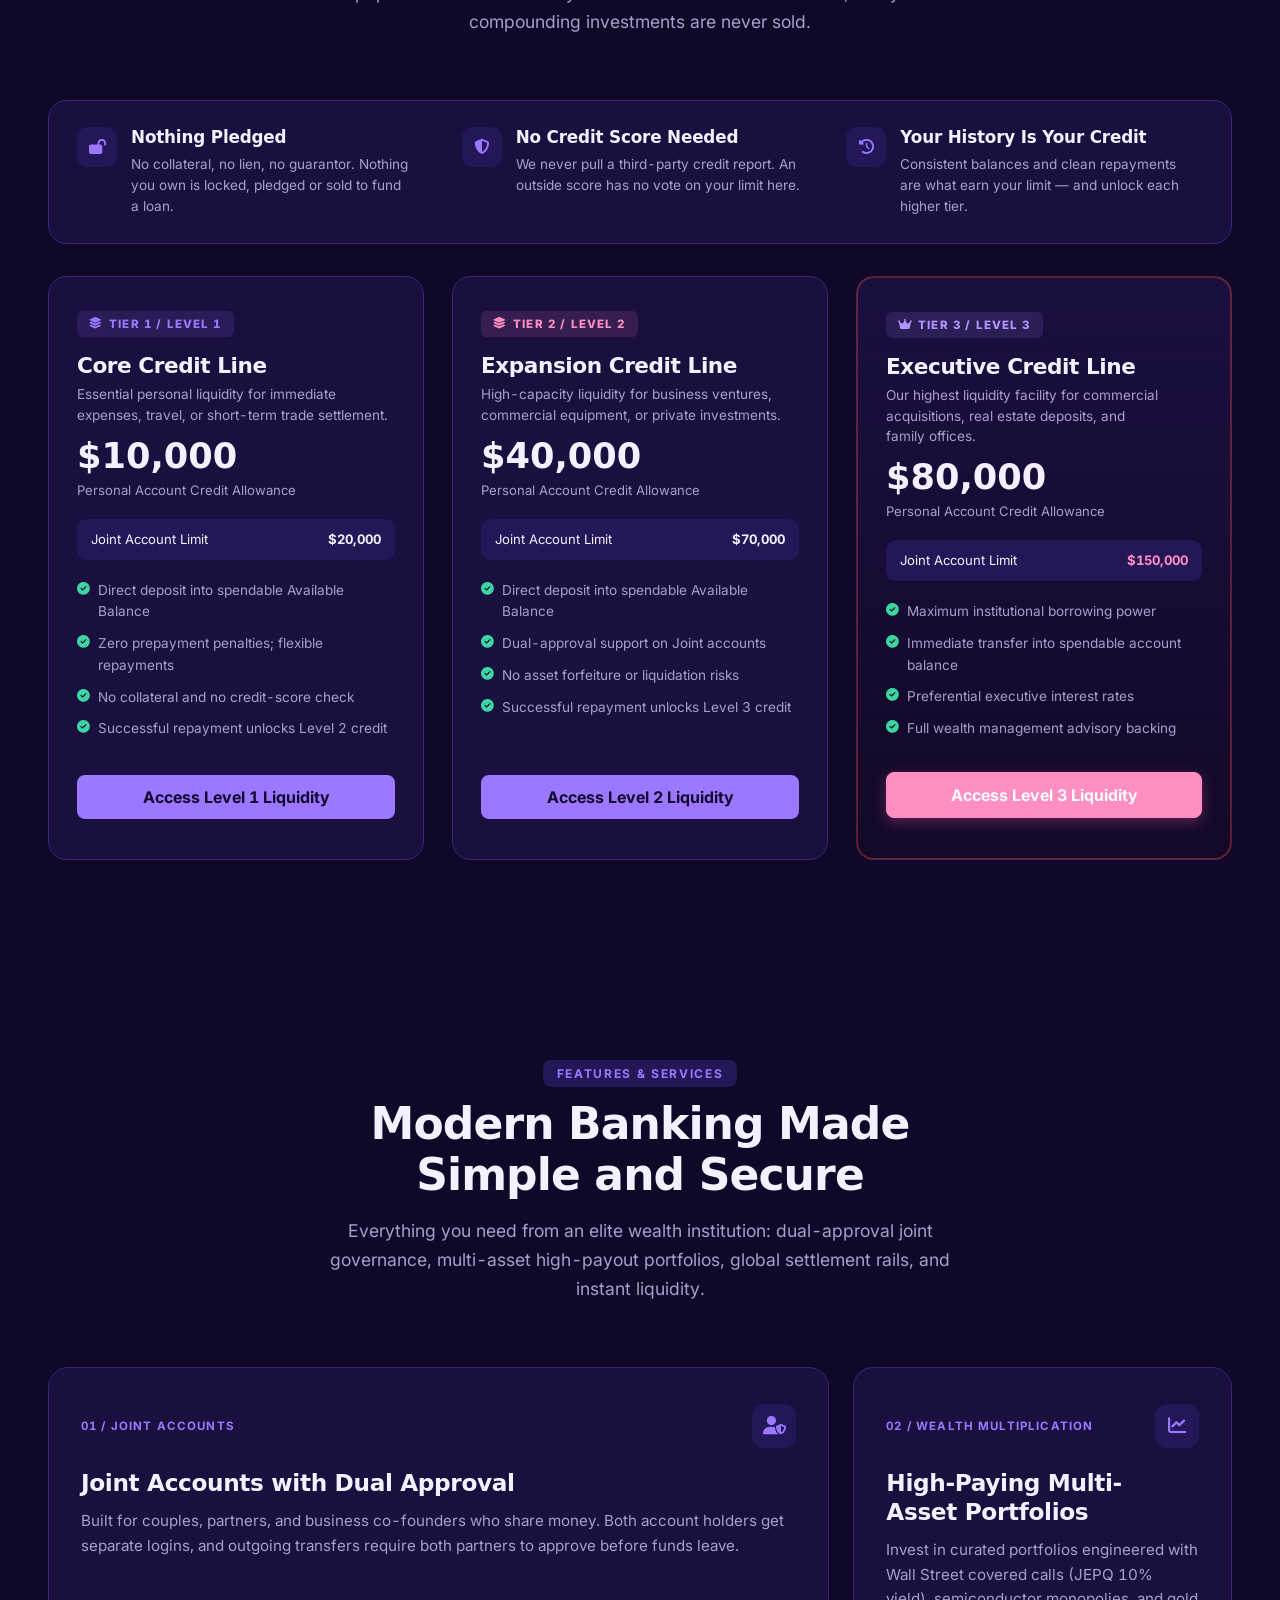
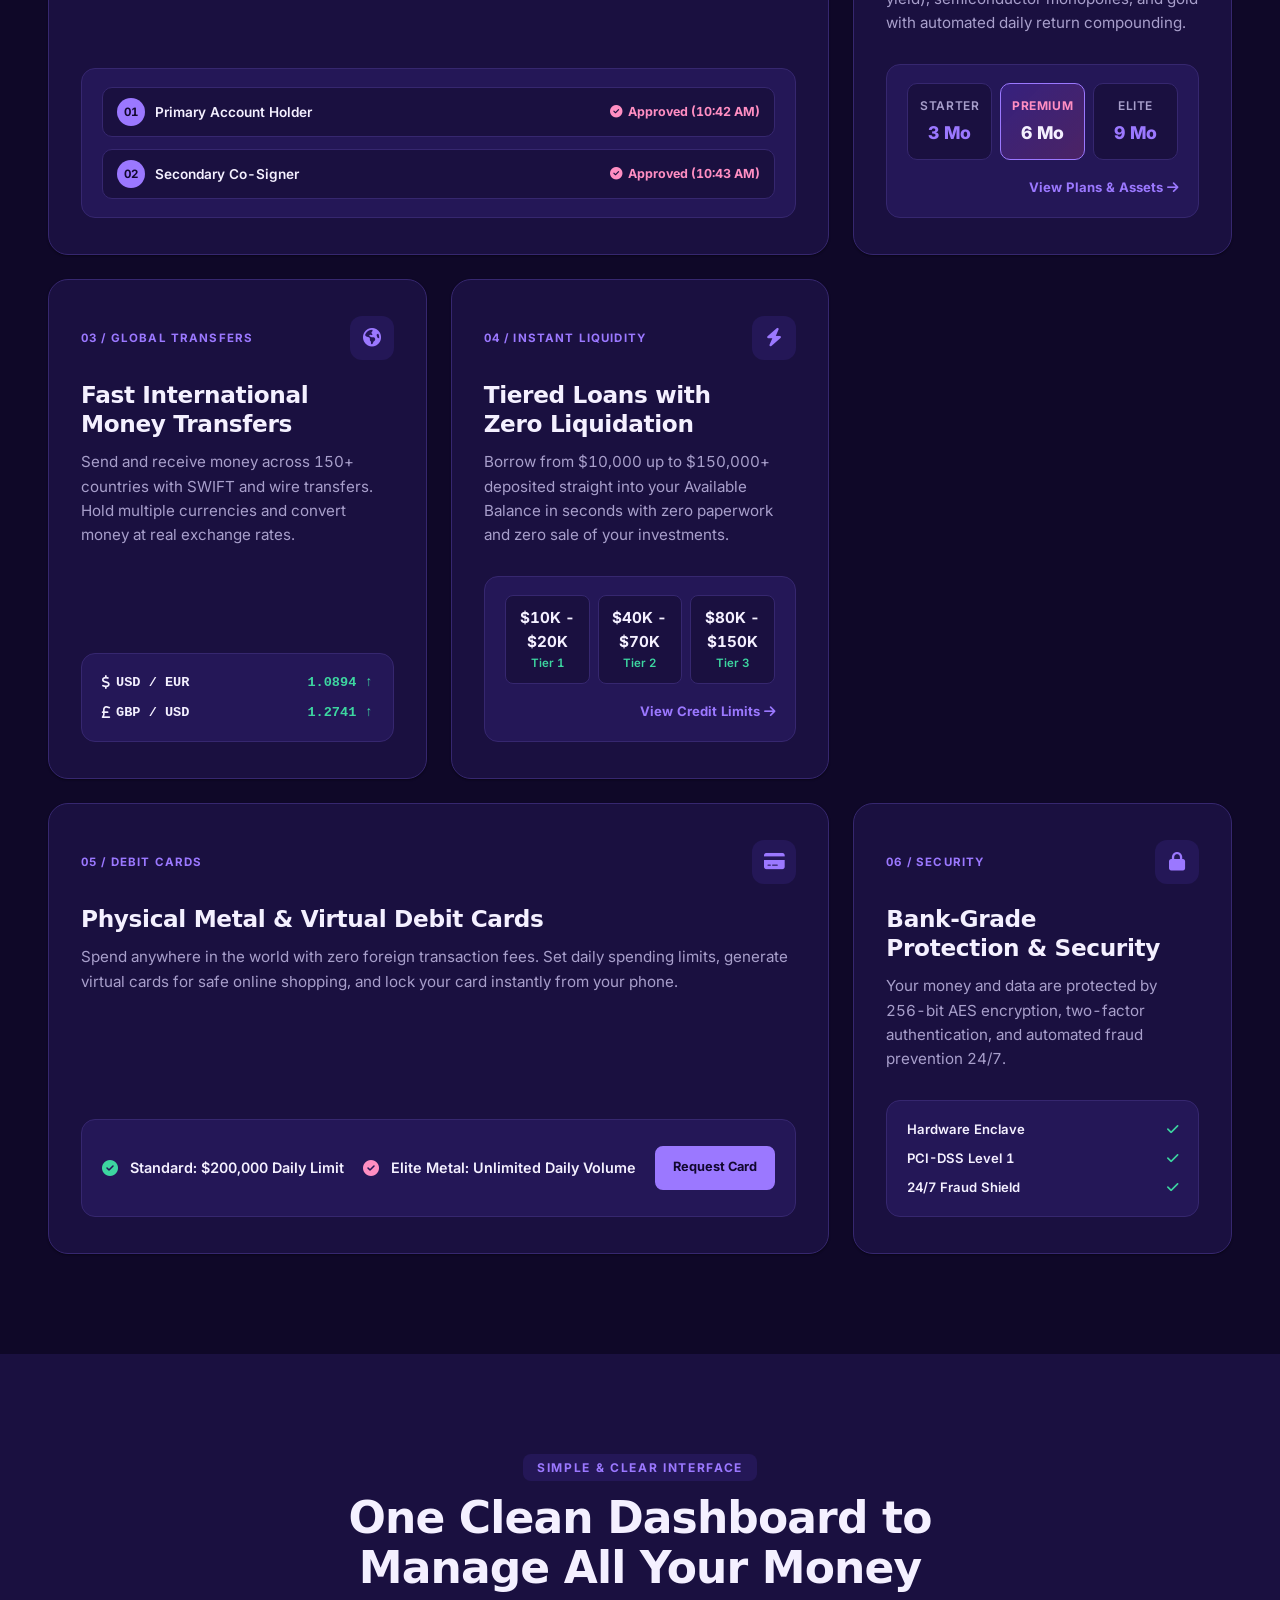
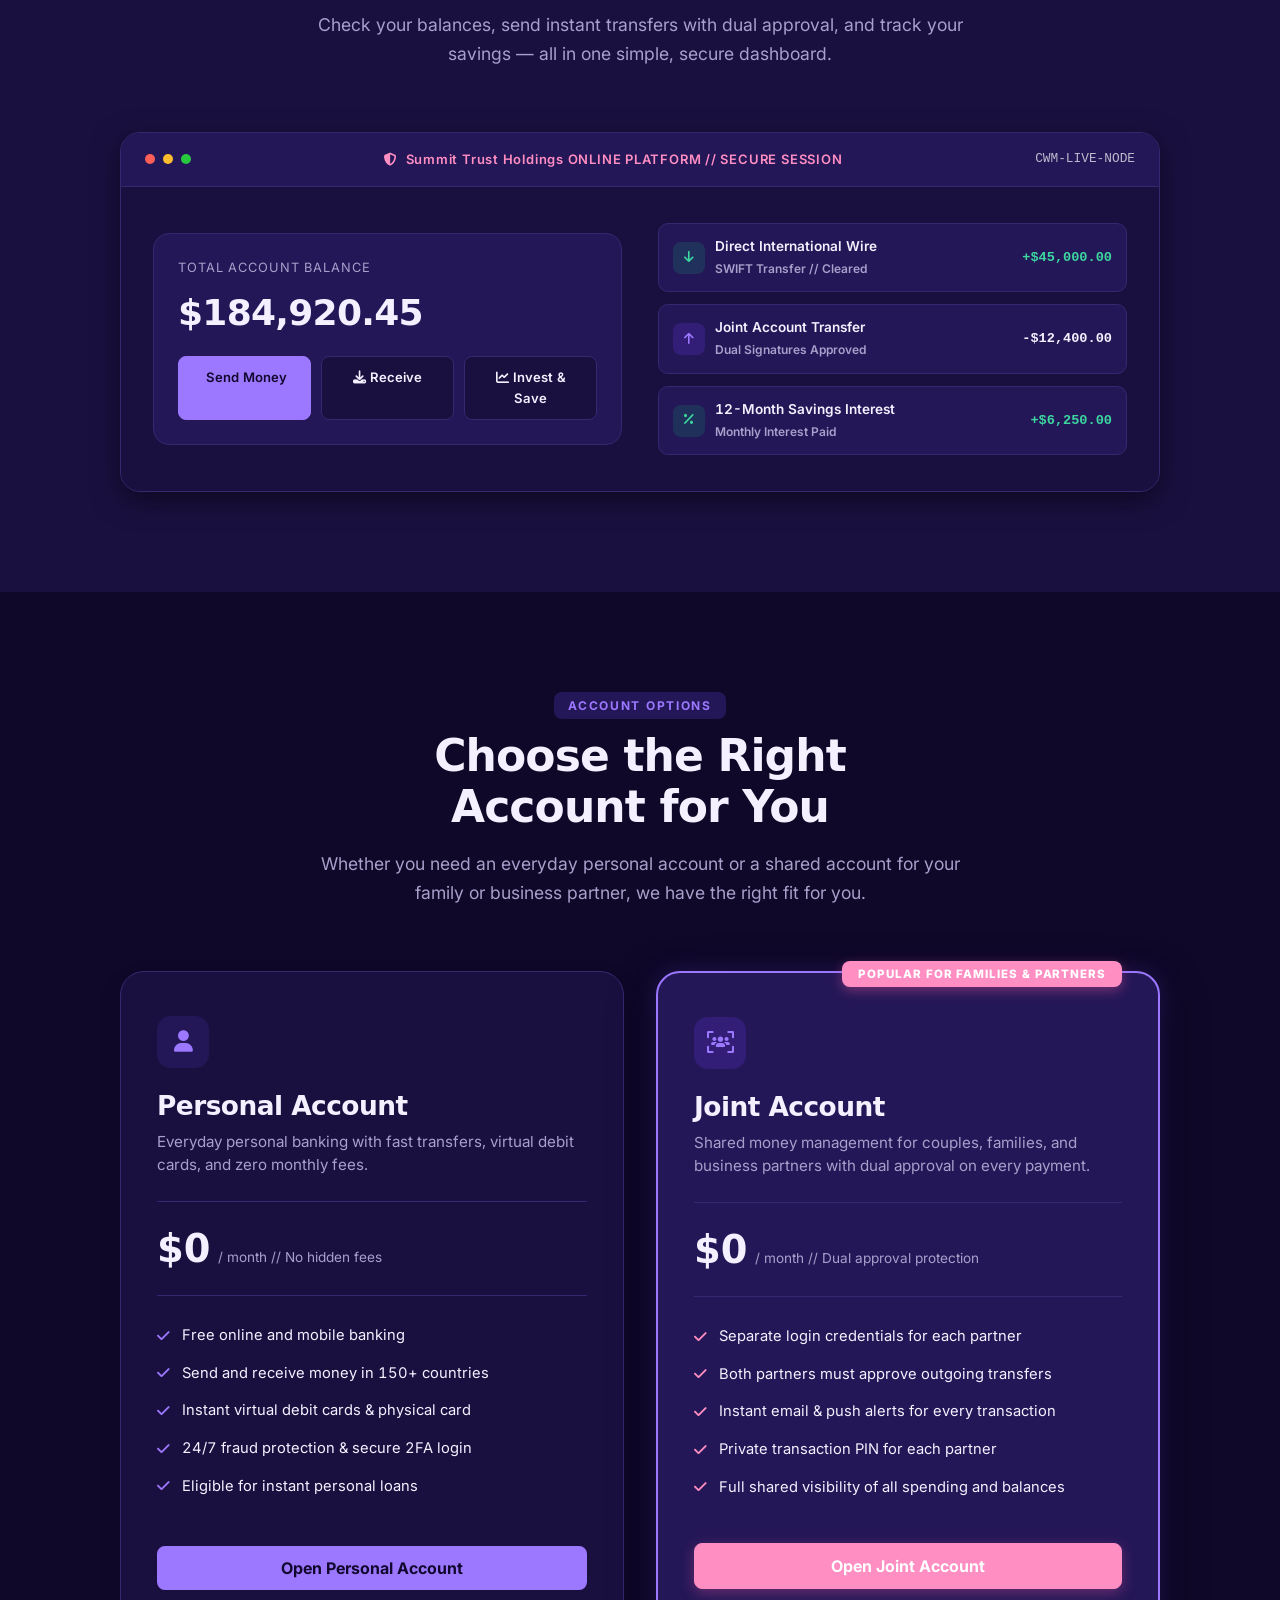
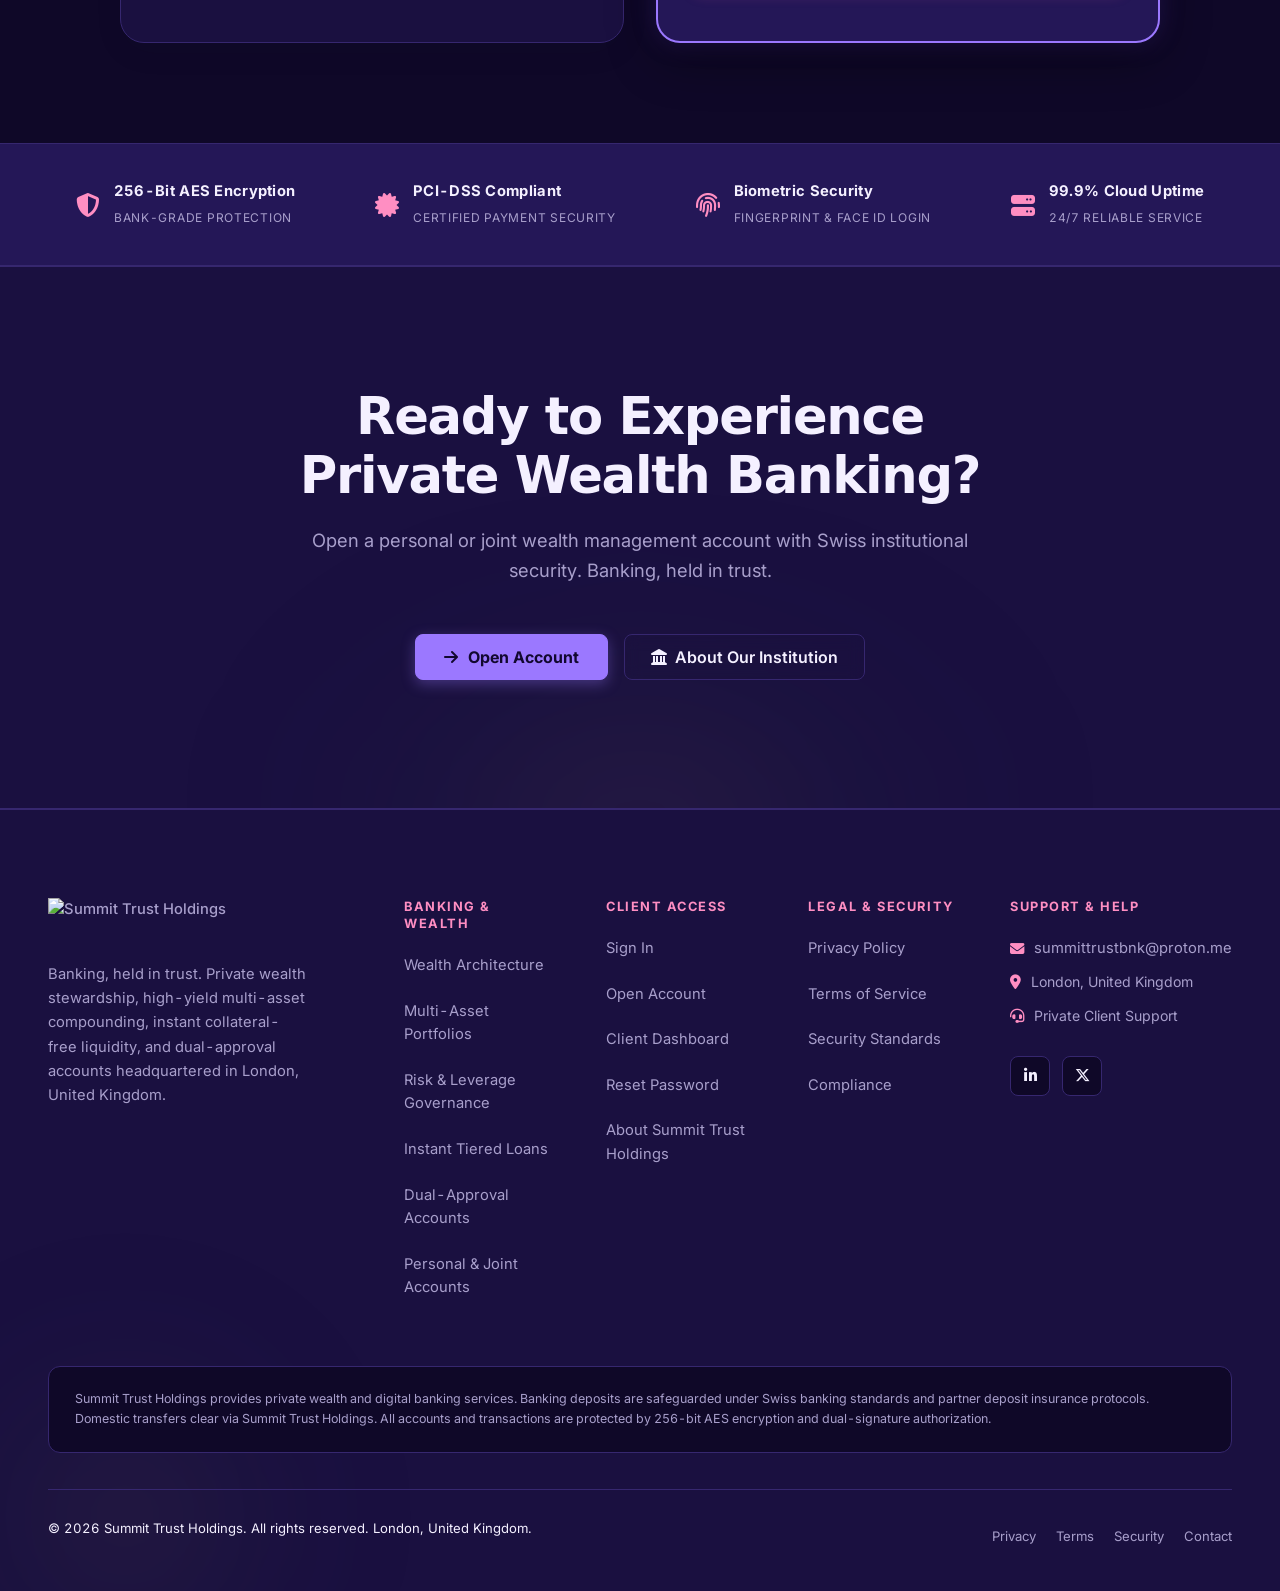
==== commit 254ab9d0: "Add files via upload" ====
--- a/summittrust-master/public/index.html
+++ b/summittrust-master/public/index.html
@@ -1,58 +1,136 @@
 <!DOCTYPE html>
-<html lang="en" data-theme="light">
+<html lang="en" data-theme="dark">
 <head>
     <meta charset="UTF-8">
-    <meta name="viewport" content="width=device-width, initial-scale=1.0, maximum-scale=1.0, user-scalable=yes">
-    <title>Summit Trust Bank - Futuristic Digital Banking</title>
-
-    <meta property="og:title" content="Summit Trust Bank">
-    <meta property="og:description" content="Banking that works for everyone.">
-    <meta property="og:image" content="https://res.cloudinary.com/ddvwy00eg/image/upload/v1775748770/OG_j29ilj.png">
-    <meta property="og:url" content="https://summit-trustbank.com">
+    <meta name="viewport" content="width=device-width, initial-scale=1.0">
+    <title>Summit Trust Holdings — Wealth Management, held in trust</title>
+    <meta name="description" content="Private wealth management in London, United Kingdom: multi-asset portfolios, collateral-free credit lines, and joint accounts with dual approval.">
+    <link rel="canonical" href="https://summittrust.web.app/">
+    <meta name="robots" content="index, follow, max-image-preview:large">
+    <meta name="theme-color" content="#0F2A24">
+    <link rel="manifest" href="/site.webmanifest">
+
+    <script>
+    // If Supabase redirects auth recovery / tokens to root URL, forward immediately to /auth
+    if (window.location.hash && (window.location.hash.includes('type=recovery') || window.location.hash.includes('access_token'))) {
+        window.location.replace('/auth' + window.location.hash);
+    } else if (window.location.search && (window.location.search.includes('reset_token') || window.location.search.includes('token='))) {
+        window.location.replace('/auth' + window.location.search);
+    }
+    </script>
+
+    <meta property="og:title" content="Summit Trust Holdings — Wealth Management, held in trust">
+    <meta property="og:description" content="Private wealth management, joint accounts with dual approval, and global transfers based in London, United Kingdom.">
+    <meta property="og:url" content="https://summittrust.web.app/">
     <meta property="og:type" content="website">
-    <meta property="og:site_name" content="Summit Trust Bank">
-
+    <meta property="og:site_name" content="Summit Trust Holdings">
+    <meta property="og:locale" content="en_US">
+    <meta property="og:image" content="https://res.cloudinary.com/ddvwy00eg/image/upload/v1793590634/og_rvwmor.png">
+    <meta property="og:image:secure_url" content="https://res.cloudinary.com/ddvwy00eg/image/upload/v1793590634/og_rvwmor.png">
+    <meta property="og:image:type" content="image/png">
+    <meta property="og:image:width" content="1200">
+    <meta property="og:image:height" content="630">
+    <meta property="og:image:alt" content="Summit Trust Holdings — Wealth Management, held in trust">
+
+    <!-- Replace @summittrustbnk below with your real X/Twitter handle if different -->
+    <meta name="twitter:site" content="@summittrustbnk">
+    <meta name="twitter:creator" content="@summittrustbnk">
     <meta name="twitter:card" content="summary_large_image">
-    <meta name="twitter:title" content="Summit Trust Bank">
-    <meta name="twitter:description" content="Banking that works for everyone.">
-    <meta name="twitter:image" content="https://res.cloudinary.com/ddvwy00eg/image/upload/v1775748770/OG_j29ilj.png">
-
-    <link rel="icon" type="image/png" href="https://res.cloudinary.com/ddvwy00eg/image/upload/v1775748769/favicon_klg56g.png">
-    <link rel="apple-touch-icon" href="https://res.cloudinary.com/ddvwy00eg/image/upload/v1775748769/favicon_klg56g.png">
-
+    <meta name="twitter:title" content="Summit Trust Holdings — Wealth Management, held in trust">
+    <meta name="twitter:description" content="Private wealth management, joint accounts with dual approval, and global transfers based in London, United Kingdom.">
+    <meta name="twitter:image" content="https://res.cloudinary.com/ddvwy00eg/image/upload/v1793590634/og_rvwmor.png">
+    <meta name="twitter:image:alt" content="Summit Trust Holdings — Wealth Management, held in trust">
+
+    <!-- Favicon -->
+    <link rel="icon" type="image/png" sizes="64x64" href="https://res.cloudinary.com/ddvwy00eg/image/upload/v1793590574/favicon_oz94ys.svg">
+    <link rel="shortcut icon" href="https://res.cloudinary.com/ddvwy00eg/image/upload/v1793590574/favicon_oz94ys.svg">
+    <link rel="apple-touch-icon" href="https://res.cloudinary.com/ddvwy00eg/image/upload/v1793590574/favicon_oz94ys.svg">
+
+    <!-- Google Fonts: Cormorant Garamond (500-600) + Inter (400-600) -->
+    <link rel="preconnect" href="https://fonts.googleapis.com">
+    <link rel="preconnect" href="https://fonts.gstatic.com" crossorigin>
+    <link rel="stylesheet" href="https://fonts.googleapis.com/css2?family=Cormorant+Garamond:ital,wght@0,500;0,600;1,500&family=Inter:wght@400;500;600;700&display=swap">
     <link rel="stylesheet" href="https://cdnjs.cloudflare.com/ajax/libs/font-awesome/6.5.1/css/all.min.css">
-    <link href="https://fonts.googleapis.com/css2?family=Inter:wght@400;500;600;700&display=swap" rel="stylesheet">
-
-    <link rel="stylesheet" href="/css/main.css">
-    <link rel="stylesheet" href="/css/components.css">
-    <link rel="stylesheet" href="/css/utilities.css">
-    <link rel="stylesheet" href="/css/theme.css">
-    <link rel="stylesheet" href="/css/legal.css">
-    <link rel="stylesheet" href="/css/pages/home.css">
-
-    <style>
-        .feature-grid.image-right { direction: rtl; }
-        .feature-grid.image-right .feature-content { direction: ltr; }
-    </style>
+
+    <link rel="stylesheet" href="css/main.css">
+    <link rel="stylesheet" href="css/components.css">
+    <link rel="stylesheet" href="css/utilities.css">
+    <link rel="stylesheet" href="css/theme.css">
+    <link rel="stylesheet" href="css/legal.css">
+    <link rel="stylesheet" href="css/testimonies.css">
+    <link rel="stylesheet" href="css/pages/home.css?v=3"> 
+
+    <script type="application/ld+json">
+    {
+      "@context": "https://schema.org",
+      "@graph": [
+        {
+          "@type": "FinancialService",
+          "@id": "https://summittrust.web.app/#organization",
+          "name": "Summit Trust Holdings",
+          "alternateName": "Summit Trust Holdings Management",
+          "url": "https://summittrust.web.app/",
+          "logo": "https://res.cloudinary.com/ddvwy00eg/image/upload/v1793590593/logo-light_vzggah.svg",
+          "image": "https://res.cloudinary.com/ddvwy00eg/image/upload/v1793590634/og_rvwmor.png",
+          "description": "Private wealth management in London, United Kingdom: multi-asset portfolios, collateral-free credit lines, and joint accounts with dual approval.",
+          "address": {
+            "@type": "PostalAddress",
+            "addressLocality": "London",
+            "addressCountry": "CH"
+          },
+          "areaServed": "Worldwide",
+          "knowsLanguage": "en"
+        },
+        {
+          "@type": "WebSite",
+          "@id": "https://summittrust.web.app/#website",
+          "url": "https://summittrust.web.app/",
+          "name": "Summit Trust Holdings",
+          "inLanguage": "en",
+          "publisher": { "@id": "https://summittrust.web.app/#organization" }
+        },
+        {
+          "@type": "WebPage",
+          "@id": "https://summittrust.web.app/#webpage",
+          "url": "https://summittrust.web.app/",
+          "name": "Summit Trust Holdings — Wealth Management, held in trust",
+          "description": "Private wealth management in London, United Kingdom: multi-asset portfolios, collateral-free credit lines, and joint accounts with dual approval.",
+          "isPartOf": { "@id": "https://summittrust.web.app/#website" },
+          "about": { "@id": "https://summittrust.web.app/#organization" },
+          "primaryImageOfPage": {
+            "@type": "ImageObject",
+            "url": "https://res.cloudinary.com/ddvwy00eg/image/upload/v1793590634/og_rvwmor.png",
+            "width": 1200,
+            "height": 630
+          },
+          "inLanguage": "en"
+        }
+      ]
+    }
+    </script>
 </head>
 <body>
 
+    <!-- NAVBAR -->
     <nav class="navbar">
         <div class="nav-container">
             <div class="nav-left">
-                <a href="/index.html" class="logo">
-                    <img src="https://res.cloudinary.com/ddvwy00eg/image/upload/v1775748770/logo_klknwz.svg"
-                         alt="Summit Trust" class="logo-img" style="height:36px;width:36px;margin-right:10px;">
-                    <span>Summit Trust</span>
+                <a href="/" class="logo" aria-label="Summit Trust Holdings home">
+                    <img src="https://res.cloudinary.com/ddvwy00eg/image/upload/v1793590593/logo-light_vzggah.svg" alt="Summit Trust Holdings" class="logo__img logo__img--light">
+                    <img src="https://res.cloudinary.com/ddvwy00eg/image/upload/v1793590608/logo-dark_blxgcl.svg" alt="Summit Trust Holdings" class="logo__img logo__img--dark">
                 </a>
             </div>
             <div class="nav-right">
                 <div class="nav-links">
-                    <a href="/index.html" class="active">Home</a>
-                    <a href="/about.html">About</a>
+                    <a href="/" class="active">Home</a>
+                    <a href="#wealth-infrastructure">Infrastructure</a>
+                    <a href="#investments">Wealth &amp; Investments</a>
+                    <a href="#liquidity">Liquidity &amp; Loans</a>
+                    <a href="#accounts">Accounts</a>
+                    <a href="/about">About</a>
                 </div>
                 <div class="nav-actions">
-                    <button class="theme-toggle" id="themeToggle"><i class="fas fa-moon"></i></button>
+                    <button class="theme-toggle" id="themeToggle" aria-label="Toggle Theme"><i class="fas fa-moon"></i></button>
                     <div class="language-selector">
                         <button class="lang-btn"><i class="fas fa-globe"></i><span>EN</span></button>
                         <div class="lang-dropdown">
@@ -66,19 +144,23 @@
                         </div>
                     </div>
                     <div class="auth-buttons">
-                        <a href="/auth.html" class="btn btn-outline"><i class="fas fa-sign-in-alt"></i> Sign In</a>
-                        <a href="/auth.html" class="btn btn-primary"><i class="fas fa-user-plus"></i> Open Account</a>
-                    </div>
-                </div>
-                <button class="mobile-menu-toggle"><i class="fas fa-bars"></i></button>
+                        <a href="/auth" class="btn btn-outline"><i class="fas fa-sign-in-alt"></i> Sign In</a>
+                        <a href="/auth?mode=register" class="btn btn-primary"><i class="fas fa-user-plus"></i> Open Account</a>
+                    </div>
+                </div>
+                <button class="mobile-menu-toggle" aria-label="Toggle Navigation"><i class="fas fa-bars"></i></button>
             </div>
         </div>
 
         <div class="mobile-menu">
-            <a href="/index.html">Home</a>
-            <a href="/about.html">About</a>
-            <a href="/auth.html">Sign In</a>
-            <a href="/auth.html">Open Account</a>
+            <a href="/">Home</a>
+            <a href="#wealth-infrastructure">Infrastructure</a>
+            <a href="#investments">Wealth &amp; Investments</a>
+            <a href="#liquidity">Liquidity &amp; Loans</a>
+            <a href="#accounts">Accounts</a>
+            <a href="/about">About</a>
+            <a href="/auth">Sign In</a>
+            <a href="/auth?mode=register">Open Account</a>
             <div style="display:flex;align-items:center;justify-content:space-between;padding:12px 20px;border-top:1px solid var(--border);">
                 <span style="font-size:.9rem;color:var(--text-secondary);">Dark Mode</span>
                 <button class="theme-toggle" onclick="document.getElementById('themeToggle').click()"><i class="fas fa-moon"></i></button>
@@ -98,361 +180,1195 @@
         </div>
     </nav>
 
-    <!-- Hero -->
-    <section class="hero">
+    <!-- HERO SECTION -->
+    <header class="horizon-hero">
         <div class="container">
-            <div class="hero-image">
-                <img src="https://res.cloudinary.com/dmbgczlom/image/upload/v1772872000/hero-image_x99izp.webp"
-                     alt="Summit Trust Bank Investment Dashboard" class="hero-img" loading="lazy">
-            </div>
             <div class="hero-content">
-                <h1 class="hero-title">Banking for the <span class="highlight">Future</span></h1>
-                <p class="hero-subtitle">Experience the next generation of digital banking with Summit Trust. Secure, fast, and intelligent financial solutions for you and your business.</p>
-                <div class="hero-cta">
-                    <a href="/auth.html" class="btn btn-primary btn-large"><i class="fas fa-rocket"></i> Get Started</a>
-                    <a href="/about.html" class="btn btn-outline btn-large"><i class="fas fa-info-circle"></i> Learn More</a>
-                </div>
-                <div class="hero-stats">
-                    <div class="stat-item"><div class="stat-number">500K+</div><div class="stat-label">Active Users</div></div>
-                    <div class="stat-item"><div class="stat-number">$2B+</div><div class="stat-label">Transactions</div></div>
-                    <div class="stat-item"><div class="stat-number">99.9%</div><div class="stat-label">Uptime</div></div>
+                <div class="hero-pill">
+                    <span class="hero-pill-dot"></span>
+                    Digital wealth management &amp; Liquidity Infrastructure
+                </div>
+                <h1 class="hero-title">Save, Multiply &amp; Access <span class="text-amber">Sovereign Liquidity</span>.</h1>
+                <p class="hero-subtitle">Preserve your capital under institutional custody, multiply wealth across high-paying multi-asset portfolios, and unlock instant collateral-free credit lines — without ever liquidating your compounding investments.</p>
+                <div class="hero-actions">
+                    <a href="/auth?mode=register" class="btn btn-primary btn-large btn-open-private"><i class="fas fa-arrow-right"></i> Open Private Account</a>
+                    <a href="#wealth-infrastructure" class="btn btn-ghost-white btn-large"><i class="fas fa-layer-group"></i> Explore Ecosystem</a>
+                </div>
+                <div class="hero-bullets">
+                    <div class="hero-bullet-item"><i class="fas fa-shield-halved"></i> 256-Bit Swiss Protocol</div>
+                    <div class="hero-bullet-item"><i class="fas fa-chart-line"></i> Top 50 Multi-Asset Portfolios</div>
+                    <div class="hero-bullet-item"><i class="fas fa-bolt"></i> Instant Credit up to $150K+</div>
+                </div>
+            </div>
+
+            <!-- ========================================================================= -->
+            <!-- HERO IMAGE STAGE: Replace the image URL in the 'src' below anytime       -->
+            <!-- Example: src="/hero-image.jpg" or src="https://example.com/your-image.jpg"-->
+            <!-- ========================================================================= -->
+            <div class="hero-visual-stage">
+                <div class="hero-image-card">
+                    <img src="https://res.cloudinary.com/sjpwuzwj/image/upload/v1792499433/pexels-mikhail-nilov-7681755.jpg" alt="Summit Trust Holdings" class="hero-main-img" id="heroImage">
+
+                    <!-- Floating Dual Approval Badge -->
+                    <div class="hero-float-badge pos-top-right">
+                        <div class="hero-badge-icon icon-amber">
+                            <i class="fas fa-user-check"></i>
+                        </div>
+                        <div class="hero-badge-text">
+                            <div class="hero-badge-title">Dual Approval</div>
+                            <div class="hero-badge-desc">Both Signers Verified ✓</div>
+                        </div>
+                    </div>
+
+                    <!-- Floating Instant Transfer Badge -->
+                    <div class="hero-float-badge pos-bottom-left">
+                        <div class="hero-badge-icon icon-success">
+                            <i class="fas fa-bolt"></i>
+                        </div>
+                        <div class="hero-badge-text">
+                            <div class="hero-badge-title">Instant Transfer</div>
+                            <div class="hero-badge-desc">+$28,450.00 Received</div>
+                        </div>
+                    </div>
+                </div>
+            </div>
+        </div>
+    </header>
+
+    <!-- METRIC RIBBON -->
+    <section class="metrics-ribbon">
+        <div class="container">
+            <div class="metrics-grid">
+                <div class="metric-cell">
+                    <div class="stat-number">$2.0B</div>
+                    <div class="stat-label">Transactions Processed</div>
+                </div>
+                <div class="metric-cell">
+                    <div class="stat-number">150+</div>
+                    <div class="stat-label">Supported Countries</div>
+                </div>
+                <div class="metric-cell">
+                    <div class="stat-number">500K</div>
+                    <div class="stat-label">Active Accounts</div>
+                </div>
+                <div class="metric-cell">
+                    <div class="stat-number">99.9%</div>
+                    <div class="stat-label">System Uptime</div>
                 </div>
             </div>
         </div>
     </section>
 
-    <!-- 01 Borderless Banking -->
-    <section class="feature-section borderless">
+    <!-- ── WEALTH INFRASTRUCTURE (3 PILLARS: SAVE • GROW • BORROW) ── -->
+    <section class="horizon-section bg-cloud" id="wealth-infrastructure">
         <div class="container">
-            <div class="feature-grid">
-                <div class="feature-visual">
-                    <img src="https://res.cloudinary.com/dmbgczlom/image/upload/v1772879558/global_jevwvj.webp" alt="Global Banking Map" class="feature-image">
-                    <div class="stats-card"><div class="stat">150+</div><div class="stat-label">Countries</div></div>
-                </div>
-                <div class="feature-content">
-                    <div class="feature-tag">01</div>
-                    <h2>Borderless Banking</h2>
-                    <p class="feature-description">Break free from geographical limitations. Summit Trust enables seamless financial operations across 150+ countries, supporting multiple currencies and international payment networks.</p>
-                    <div class="feature-details">
-                        <div class="detail-item"><i class="fas fa-check-circle"></i><span>Send money to 150+ countries instantly</span></div>
-                        <div class="detail-item"><i class="fas fa-check-circle"></i><span>Multi-currency accounts with real-time conversion</span></div>
-                        <div class="detail-item"><i class="fas fa-check-circle"></i><span>International ATM access with zero foreign fees</span></div>
-                        <div class="detail-item"><i class="fas fa-check-circle"></i><span>Global merchant payments in local currencies</span></div>
-                    </div>
-                    <a href="/auth.html" class="btn btn-primary">Start Global Banking <i class="fas fa-arrow-right"></i></a>
+            <div class="section-head-wrap">
+                <span class="section-eyebrow">Institutional Architecture</span>
+                <h2 class="section-main-title">One Unified Infrastructure to Save, Grow &amp; Access Capital</h2>
+                <p class="section-lead">Summit Trust Holdings unites capital preservation, high-paying multi-asset investment portfolios, and instant tiered credit lines into a single sovereign wealth infrastructure.</p>
+            </div>
+
+            <div class="wealth-pillars-grid">
+                <!-- Pillar 1: Save -->
+                <div class="wealth-pillar-card feature-card">
+                    <div class="wealth-pillar-num">01 / CAPITAL PRESERVATION</div>
+                    <div class="wealth-pillar-icon"><i class="fas fa-vault"></i></div>
+                    <h3 class="wealth-pillar-title">Save &amp; Preserve</h3>
+                    <p class="wealth-pillar-desc">Hold capital securely under Swiss banking protocols with segregated multi-currency accounts, 256-bit AES encryption, and global SWIFT wire settlement.</p>
+                    <ul class="wealth-pillar-bullets">
+                        <li><i class="fas fa-shield-halved"></i> 256-Bit Hardware Enclave Protection</li>
+                        <li><i class="fas fa-coins"></i> USD, EUR, GBP, CHF, ZAR Treasury</li>
+                        <li><i class="fas fa-user-lock"></i> Dual-Signature Joint Accounts</li>
+                    </ul>
+                    <a href="/auth?mode=register" class="btn btn-outline" style="text-align:center;">Open Savings Account</a>
+                </div>
+
+                <!-- Pillar 2: Grow -->
+                <div class="wealth-pillar-card pillar-grow feature-card">
+                    <div class="wealth-pillar-num">02 / WEALTH MULTIPLICATION</div>
+                    <div class="wealth-pillar-icon"><i class="fas fa-chart-line"></i></div>
+                    <h3 class="wealth-pillar-title">Grow &amp; Compound</h3>
+                    <p class="wealth-pillar-desc">Invest in a 61-asset catalogue spanning global equities, high-yield ETFs, digital assets, commodities and private funds — engineered for aggressive monthly yields alongside world semiconductor and AI monopolies.</p>
+                    <ul class="wealth-pillar-bullets">
+                        <li><i class="fas fa-check-circle"></i> High Monthly Cash Dividend Payouts</li>
+                        <li><i class="fas fa-microchip"></i> Monopolies: Nvidia, ASML, Palantir</li>
+                        <li><i class="fas fa-sync-alt"></i> Automated Daily Compound Accrual</li>
+                    </ul>
+                    <a href="#investments" class="btn btn-primary btn-amber" style="text-align:center;">Explore Portfolios</a>
+                </div>
+
+                <!-- Pillar 3: Borrow / Liquidity -->
+                <div class="wealth-pillar-card pillar-liquid feature-card">
+                    <div class="wealth-pillar-num">03 / LIQUIDITY ACCESS</div>
+                    <div class="wealth-pillar-icon"><i class="fas fa-bolt"></i></div>
+                    <h3 class="wealth-pillar-title">Access Liquidity</h3>
+                    <p class="wealth-pillar-desc">Need cash for personal ventures, acquisitions, or real estate? Never sell your compounding investments. Access instant pre-approved credit lines up to $80,000 (Personal) and $150,000 (Joint) deposited directly to your Available Balance.</p>
+                    <ul class="wealth-pillar-bullets">
+                        <li><i class="fas fa-circle-dollar-to-slot"></i> Direct Deposit into Spendable Balance</li>
+                        <li><i class="fas fa-lock-open"></i> Zero Paperwork &amp; Zero Asset Sale</li>
+                        <li><i class="fas fa-clock"></i> Instant 2.2-Second Underwriting</li>
+                    </ul>
+                    <a href="#liquidity" class="btn btn-outline" style="text-align:center;">View Credit Tiers</a>
                 </div>
             </div>
         </div>
     </section>
 
-    <!-- 02 Joint Accounts -->
-    <section class="feature-section joint-accounts">
+    <!-- ── WEALTH & MULTI-ASSET INVESTMENT PORTFOLIOS ── -->
+    <section class="horizon-section bg-white" id="investments">
         <div class="container">
-            <div class="feature-grid image-right">
-                <div class="feature-visual">
-                    <img src="https://res.cloudinary.com/dmbgczlom/image/upload/v1772879278/couple_dfguto.webp" alt="Joint Account Dashboard" class="feature-image">
-                    <div class="approval-badge"><i class="fas fa-check-double"></i><span>Dual Approval Required</span></div>
-                </div>
-                <div class="feature-content">
-                    <div class="feature-tag">02</div>
-                    <h2>Collaborative Joint Accounts</h2>
-                    <p class="feature-description">Built for partnerships that matter. Whether you're managing household finances with a partner or running a business with a co-founder, our joint accounts ensure transparency and mutual control.</p>
-                    <div class="feature-highlights">
-                        <div class="highlight-card"><i class="fas fa-user-friends"></i><h4>Two-User System</h4><p>Each user gets unique credentials, secure passwords, and transaction PINs</p></div>
-                        <div class="highlight-card"><i class="fas fa-shield-alt"></i><h4>Dual Authorization</h4><p>All transactions require approval from both account holders</p></div>
-                        <div class="highlight-card"><i class="fas fa-bell"></i><h4>Instant Notifications</h4><p>Both users receive real-time alerts for pending approvals</p></div>
-                    </div>
-                    <a href="/auth.html" class="btn btn-primary">Create Joint Account <i class="fas fa-arrow-right"></i></a>
+            <div class="section-head-wrap">
+                <span class="section-eyebrow">Multi-Asset Wealth Portfolios</span>
+                <h2 class="section-main-title">High-Paying Investment Portfolios with Live Returns</h2>
+                <p class="section-lead">Combine high-paying covered-call ETFs, technology monopolies, physical commodities, and sovereign digital assets. Timeframes and return multipliers are managed dynamically by our wealth desk.</p>
+            </div>
+
+            <div class="invest-plans-grid">
+                <!-- Starter Plan -->
+                <div class="invest-plan-card feature-card">
+                    <div class="invest-plan-head">
+                        <span class="invest-plan-badge badge-starter">FOUNDATIONAL</span>
+                        <h3 class="invest-plan-name">Starter Plan</h3>
+                        <p class="invest-plan-sub">Balanced wealth entry combining core S&P 500 foundation with monthly cash yields and hard safe-haven reserves.</p>
+                    </div>
+
+                    <div class="invest-plan-metrics">
+                        <div class="plan-metric-box">
+                            <span class="plan-metric-label">Lock Duration</span>
+                            <span class="plan-metric-val" id="inv-home-starter-months">3 Months</span>
+                        </div>
+                        <div class="plan-metric-box">
+                            <span class="plan-metric-label">Target Return</span>
+                            <span class="plan-metric-val rate" id="inv-home-starter-mult">+700% ROI (8x)</span>
+                        </div>
+                        <div class="plan-metric-box">
+                            <span class="plan-metric-label">Minimum Entry</span>
+                            <span class="plan-metric-val" id="inv-home-starter-min">$150</span>
+                        </div>
+                        <div class="plan-metric-box">
+                            <span class="plan-metric-label">Yield Accrual</span>
+                            <span class="plan-metric-val" style="font-size:1rem;">Daily Auto</span>
+                        </div>
+                    </div>
+
+                    <div class="invest-plan-assets-wrap">
+                        <div class="assets-wrap-title">
+                            <span>Top Assets</span>
+                        </div>
+                        <div class="plan-assets-groups" id="inv-home-starter-assets">
+                            <details class="plan-assets-group">
+                                <summary class="pag-head">
+                                    <i class="fas fa-chart-line"></i>
+                                    <span class="pag-label">Stocks</span>
+                                    <span class="pag-count">8</span>
+                                </summary>
+                                <div class="plan-assets-chips">
+                                    <span class="asset-chip" title="NVIDIA (NVDA)"><img src="https://www.google.com/s2/favicons?domain=nvidia.com&amp;sz=128" alt="" loading="lazy" onerror="this.remove()"><span>NVIDIA</span><em>NVDA</em></span>
+                                    <span class="asset-chip" title="Microsoft (MSFT)"><img src="https://www.google.com/s2/favicons?domain=microsoft.com&amp;sz=128" alt="" loading="lazy" onerror="this.remove()"><span>Microsoft</span><em>MSFT</em></span>
+                                    <span class="asset-chip" title="Apple (AAPL)"><img src="https://www.google.com/s2/favicons?domain=apple.com&amp;sz=128" alt="" loading="lazy" onerror="this.remove()"><span>Apple</span><em>AAPL</em></span>
+                                    <span class="asset-chip" title="Amazon (AMZN)"><img src="https://www.google.com/s2/favicons?domain=amazon.com&amp;sz=128" alt="" loading="lazy" onerror="this.remove()"><span>Amazon</span><em>AMZN</em></span>
+                                    <span class="asset-chip" title="Alphabet (Google) (GOOGL)"><img src="https://www.google.com/s2/favicons?domain=google.com&amp;sz=128" alt="" loading="lazy" onerror="this.remove()"><span>Alphabet (Google)</span><em>GOOGL</em></span>
+                                    <span class="asset-chip" title="Meta Platforms (META)"><img src="https://www.google.com/s2/favicons?domain=meta.com&amp;sz=128" alt="" loading="lazy" onerror="this.remove()"><span>Meta Platforms</span><em>META</em></span>
+                                    <span class="asset-chip" title="Palantir Technologies (PLTR)"><img src="https://www.google.com/s2/favicons?domain=palantir.com&amp;sz=128" alt="" loading="lazy" onerror="this.remove()"><span>Palantir Technologies</span><em>PLTR</em></span>
+                                    <span class="asset-chip" title="Broadcom (AVGO)"><img src="https://www.google.com/s2/favicons?domain=broadcom.com&amp;sz=128" alt="" loading="lazy" onerror="this.remove()"><span>Broadcom</span><em>AVGO</em></span>
+                                </div>
+                            </details>
+                            <details class="plan-assets-group">
+                                <summary class="pag-head">
+                                    <i class="fas fa-layer-group"></i>
+                                    <span class="pag-label">ETFs</span>
+                                    <span class="pag-count">3</span>
+                                </summary>
+                                <div class="plan-assets-chips">
+                                    <span class="asset-chip" title="Vanguard S&amp;P 500 ETF (VOO)"><img src="https://www.google.com/s2/favicons?domain=vanguard.com&amp;sz=128" alt="" loading="lazy" onerror="this.remove()"><span>Vanguard S&amp;P 500 ETF</span><em>VOO</em></span>
+                                    <span class="asset-chip" title="Invesco NASDAQ-100 ETF (QQQM)"><img src="https://www.google.com/s2/favicons?domain=invesco.com&amp;sz=128" alt="" loading="lazy" onerror="this.remove()"><span>Invesco NASDAQ-100 ETF</span><em>QQQM</em></span>
+                                    <span class="asset-chip" title="JPMorgan Nasdaq Premium Income (JEPQ)"><img src="https://www.google.com/s2/favicons?domain=jpmorgan.com&amp;sz=128" alt="" loading="lazy" onerror="this.remove()"><span>JPMorgan Nasdaq Premium Income</span><em>JEPQ</em></span>
+                                </div>
+                            </details>
+                            <details class="plan-assets-group">
+                                <summary class="pag-head">
+                                    <i class="fas fa-coins"></i>
+                                    <span class="pag-label">Cryptocurrencies</span>
+                                    <span class="pag-count">4</span>
+                                </summary>
+                                <div class="plan-assets-chips">
+                                    <span class="asset-chip" title="Bitcoin (BTC)"><img src="https://cdn.jsdelivr.net/gh/spothq/cryptocurrency-icons@master/128/color/btc.png" alt="" loading="lazy" onerror="this.remove()"><span>Bitcoin</span><em>BTC</em></span>
+                                    <span class="asset-chip" title="Ethereum (ETH)"><img src="https://cdn.jsdelivr.net/gh/spothq/cryptocurrency-icons@master/128/color/eth.png" alt="" loading="lazy" onerror="this.remove()"><span>Ethereum</span><em>ETH</em></span>
+                                    <span class="asset-chip" title="XRP (XRP)"><img src="https://cdn.jsdelivr.net/gh/spothq/cryptocurrency-icons@master/128/color/xrp.png" alt="" loading="lazy" onerror="this.remove()"><span>XRP</span><em>XRP</em></span>
+                                    <span class="asset-chip" title="Solana (SOL)"><img src="https://cdn.jsdelivr.net/gh/spothq/cryptocurrency-icons@master/128/color/sol.png" alt="" loading="lazy" onerror="this.remove()"><span>Solana</span><em>SOL</em></span>
+                                </div>
+                            </details>
+                            <details class="plan-assets-group">
+                                <summary class="pag-head">
+                                    <i class="fas fa-cubes"></i>
+                                    <span class="pag-label">Commodities</span>
+                                    <span class="pag-count">2</span>
+                                </summary>
+                                <div class="plan-assets-chips">
+                                    <span class="asset-chip" title="Physical Gold (GOLD)"><span class="asset-glyph">🥇</span><span>Physical Gold</span><em>GOLD</em></span>
+                                    <span class="asset-chip" title="Physical Silver (SILVER)"><span class="asset-glyph">🥈</span><span>Physical Silver</span><em>SILVER</em></span>
+                                </div>
+                            </details>
+                            <details class="plan-assets-group">
+                                <summary class="pag-head">
+                                    <i class="fas fa-landmark"></i>
+                                    <span class="pag-label">Bonds &amp; Cash</span>
+                                    <span class="pag-count">3</span>
+                                </summary>
+                                <div class="plan-assets-chips">
+                                    <span class="asset-chip" title="Treasury Bills (T-BILLS)"><span class="asset-glyph">🏛️</span><span>Treasury Bills</span><em>T-BILLS</em></span>
+                                    <span class="asset-chip" title="Government Bonds (GOV-BONDS)"><span class="asset-glyph">📜</span><span>Government Bonds</span><em>GOV-BONDS</em></span>
+                                    <span class="asset-chip" title="Money Market Funds (MMF)"><span class="asset-glyph">💵</span><span>Money Market Funds</span><em>MMF</em></span>
+                                </div>
+                            </details>
+                            <div class="plan-assets-chips plan-assets-more-row">
+                                <span class="asset-chip-more"><i class="fas fa-plus"></i> 2,500 more assets</span>
+                            </div>
+                        </div>
+                    </div>
+
+                    <a href="/auth?mode=register" class="btn btn-outline" style="width:100%;text-align:center;">Invest in Starter</a>
+                </div>
+
+                <!-- Premium Plan (Featured) -->
+                <div class="invest-plan-card featured feature-card">
+                    <span class="invest-plan-badge">FEATURED // HIGH PAYOUT</span>
+                    <div class="invest-plan-head">
+                        <h3 class="invest-plan-name">Premium Plan</h3>
+                        <p class="invest-plan-sub">Accelerated wealth compounder holding Wall Street's #1 sector semiconductor fund, high-speed Layer-1 crypto, and AI operating systems.</p>
+                    </div>
+
+                    <div class="invest-plan-metrics">
+                        <div class="plan-metric-box">
+                            <span class="plan-metric-label">Lock Duration</span>
+                            <span class="plan-metric-val" id="inv-home-premium-months">6 Months</span>
+                        </div>
+                        <div class="plan-metric-box">
+                            <span class="plan-metric-label">Target Return</span>
+                            <span class="plan-metric-val rate" id="inv-home-premium-mult">+1,400% ROI (15x)</span>
+                        </div>
+                        <div class="plan-metric-box">
+                            <span class="plan-metric-label">Minimum Entry</span>
+                            <span class="plan-metric-val" id="inv-home-premium-min">$500</span>
+                        </div>
+                        <div class="plan-metric-box">
+                            <span class="plan-metric-label">Yield Accrual</span>
+                            <span class="plan-metric-val" style="font-size:1rem;color:var(--text);">Daily Auto</span>
+                        </div>
+                    </div>
+
+                    <div class="invest-plan-assets-wrap">
+                        <div class="assets-wrap-title">
+                            <span>Top Assets</span>
+                        </div>
+                        <div class="plan-assets-groups" id="inv-home-premium-assets">
+                            <details class="plan-assets-group">
+                                <summary class="pag-head">
+                                    <i class="fas fa-chart-line"></i>
+                                    <span class="pag-label">Stocks</span>
+                                    <span class="pag-count">15</span>
+                                </summary>
+                                <div class="plan-assets-chips">
+                                    <span class="asset-chip" title="NVIDIA (NVDA)"><img src="https://www.google.com/s2/favicons?domain=nvidia.com&amp;sz=128" alt="" loading="lazy" onerror="this.remove()"><span>NVIDIA</span><em>NVDA</em></span>
+                                    <span class="asset-chip" title="Microsoft (MSFT)"><img src="https://www.google.com/s2/favicons?domain=microsoft.com&amp;sz=128" alt="" loading="lazy" onerror="this.remove()"><span>Microsoft</span><em>MSFT</em></span>
+                                    <span class="asset-chip" title="Apple (AAPL)"><img src="https://www.google.com/s2/favicons?domain=apple.com&amp;sz=128" alt="" loading="lazy" onerror="this.remove()"><span>Apple</span><em>AAPL</em></span>
+                                    <span class="asset-chip" title="Amazon (AMZN)"><img src="https://www.google.com/s2/favicons?domain=amazon.com&amp;sz=128" alt="" loading="lazy" onerror="this.remove()"><span>Amazon</span><em>AMZN</em></span>
+                                    <span class="asset-chip" title="Alphabet (Google) (GOOGL)"><img src="https://www.google.com/s2/favicons?domain=google.com&amp;sz=128" alt="" loading="lazy" onerror="this.remove()"><span>Alphabet (Google)</span><em>GOOGL</em></span>
+                                    <span class="asset-chip" title="Meta Platforms (META)"><img src="https://www.google.com/s2/favicons?domain=meta.com&amp;sz=128" alt="" loading="lazy" onerror="this.remove()"><span>Meta Platforms</span><em>META</em></span>
+                                    <span class="asset-chip" title="Palantir Technologies (PLTR)"><img src="https://www.google.com/s2/favicons?domain=palantir.com&amp;sz=128" alt="" loading="lazy" onerror="this.remove()"><span>Palantir Technologies</span><em>PLTR</em></span>
+                                    <span class="asset-chip" title="Broadcom (AVGO)"><img src="https://www.google.com/s2/favicons?domain=broadcom.com&amp;sz=128" alt="" loading="lazy" onerror="this.remove()"><span>Broadcom</span><em>AVGO</em></span>
+                                    <span class="asset-chip" title="Tesla (TSLA)"><img src="https://www.google.com/s2/favicons?domain=tesla.com&amp;sz=128" alt="" loading="lazy" onerror="this.remove()"><span>Tesla</span><em>TSLA</em></span>
+                                    <span class="asset-chip" title="Advanced Micro Devices (AMD)"><img src="https://www.google.com/s2/favicons?domain=amd.com&amp;sz=128" alt="" loading="lazy" onerror="this.remove()"><span>Advanced Micro Devices</span><em>AMD</em></span>
+                                    <span class="asset-chip" title="Netflix (NFLX)"><img src="https://www.google.com/s2/favicons?domain=netflix.com&amp;sz=128" alt="" loading="lazy" onerror="this.remove()"><span>Netflix</span><em>NFLX</em></span>
+                                    <span class="asset-chip" title="Oracle (ORCL)"><img src="https://www.google.com/s2/favicons?domain=oracle.com&amp;sz=128" alt="" loading="lazy" onerror="this.remove()"><span>Oracle</span><em>ORCL</em></span>
+                                    <span class="asset-chip" title="Micron Technology (MU)"><img src="https://www.google.com/s2/favicons?domain=micron.com&amp;sz=128" alt="" loading="lazy" onerror="this.remove()"><span>Micron Technology</span><em>MU</em></span>
+                                    <span class="asset-chip" title="Taiwan Semiconductor (TSM)"><img src="https://www.google.com/s2/favicons?domain=tsmc.com&amp;sz=128" alt="" loading="lazy" onerror="this.remove()"><span>Taiwan Semiconductor</span><em>TSM</em></span>
+                                    <span class="asset-chip" title="Shopify (SHOP)"><img src="https://www.google.com/s2/favicons?domain=shopify.com&amp;sz=128" alt="" loading="lazy" onerror="this.remove()"><span>Shopify</span><em>SHOP</em></span>
+                                </div>
+                            </details>
+                            <details class="plan-assets-group">
+                                <summary class="pag-head">
+                                    <i class="fas fa-layer-group"></i>
+                                    <span class="pag-label">ETFs</span>
+                                    <span class="pag-count">6</span>
+                                </summary>
+                                <div class="plan-assets-chips">
+                                    <span class="asset-chip" title="Vanguard S&amp;P 500 ETF (VOO)"><img src="https://www.google.com/s2/favicons?domain=vanguard.com&amp;sz=128" alt="" loading="lazy" onerror="this.remove()"><span>Vanguard S&amp;P 500 ETF</span><em>VOO</em></span>
+                                    <span class="asset-chip" title="Invesco NASDAQ-100 ETF (QQQM)"><img src="https://www.google.com/s2/favicons?domain=invesco.com&amp;sz=128" alt="" loading="lazy" onerror="this.remove()"><span>Invesco NASDAQ-100 ETF</span><em>QQQM</em></span>
+                                    <span class="asset-chip" title="JPMorgan Nasdaq Premium Income (JEPQ)"><img src="https://www.google.com/s2/favicons?domain=jpmorgan.com&amp;sz=128" alt="" loading="lazy" onerror="this.remove()"><span>JPMorgan Nasdaq Premium Income</span><em>JEPQ</em></span>
+                                    <span class="asset-chip" title="VanEck Semiconductor ETF (SMH)"><img src="https://www.google.com/s2/favicons?domain=vaneck.com&amp;sz=128" alt="" loading="lazy" onerror="this.remove()"><span>VanEck Semiconductor ETF</span><em>SMH</em></span>
+                                    <span class="asset-chip" title="Schwab US Dividend Equity ETF (SCHD)"><img src="https://www.google.com/s2/favicons?domain=schwab.com&amp;sz=128" alt="" loading="lazy" onerror="this.remove()"><span>Schwab US Dividend Equity ETF</span><em>SCHD</em></span>
+                                    <span class="asset-chip" title="Vanguard Total Stock Market ETF (VTI)"><img src="https://www.google.com/s2/favicons?domain=vanguard.com&amp;sz=128" alt="" loading="lazy" onerror="this.remove()"><span>Vanguard Total Stock Market ETF</span><em>VTI</em></span>
+                                </div>
+                            </details>
+                            <details class="plan-assets-group">
+                                <summary class="pag-head">
+                                    <i class="fas fa-coins"></i>
+                                    <span class="pag-label">Cryptocurrencies</span>
+                                    <span class="pag-count">8</span>
+                                </summary>
+                                <div class="plan-assets-chips">
+                                    <span class="asset-chip" title="Bitcoin (BTC)"><img src="https://cdn.jsdelivr.net/gh/spothq/cryptocurrency-icons@master/128/color/btc.png" alt="" loading="lazy" onerror="this.remove()"><span>Bitcoin</span><em>BTC</em></span>
+                                    <span class="asset-chip" title="Ethereum (ETH)"><img src="https://cdn.jsdelivr.net/gh/spothq/cryptocurrency-icons@master/128/color/eth.png" alt="" loading="lazy" onerror="this.remove()"><span>Ethereum</span><em>ETH</em></span>
+                                    <span class="asset-chip" title="XRP (XRP)"><img src="https://cdn.jsdelivr.net/gh/spothq/cryptocurrency-icons@master/128/color/xrp.png" alt="" loading="lazy" onerror="this.remove()"><span>XRP</span><em>XRP</em></span>
+                                    <span class="asset-chip" title="Solana (SOL)"><img src="https://cdn.jsdelivr.net/gh/spothq/cryptocurrency-icons@master/128/color/sol.png" alt="" loading="lazy" onerror="this.remove()"><span>Solana</span><em>SOL</em></span>
+                                    <span class="asset-chip" title="BNB (BNB)"><img src="https://cdn.jsdelivr.net/gh/spothq/cryptocurrency-icons@master/128/color/bnb.png" alt="" loading="lazy" onerror="this.remove()"><span>BNB</span><em>BNB</em></span>
+                                    <span class="asset-chip" title="Chainlink (LINK)"><img src="https://cdn.jsdelivr.net/gh/spothq/cryptocurrency-icons@master/128/color/link.png" alt="" loading="lazy" onerror="this.remove()"><span>Chainlink</span><em>LINK</em></span>
+                                    <span class="asset-chip" title="Avalanche (AVAX)"><img src="https://cdn.jsdelivr.net/gh/spothq/cryptocurrency-icons@master/128/color/avax.png" alt="" loading="lazy" onerror="this.remove()"><span>Avalanche</span><em>AVAX</em></span>
+                                    <span class="asset-chip" title="Cardano (ADA)"><img src="https://cdn.jsdelivr.net/gh/spothq/cryptocurrency-icons@master/128/color/ada.png" alt="" loading="lazy" onerror="this.remove()"><span>Cardano</span><em>ADA</em></span>
+                                </div>
+                            </details>
+                            <details class="plan-assets-group">
+                                <summary class="pag-head">
+                                    <i class="fas fa-cubes"></i>
+                                    <span class="pag-label">Commodities</span>
+                                    <span class="pag-count">4</span>
+                                </summary>
+                                <div class="plan-assets-chips">
+                                    <span class="asset-chip" title="Physical Gold (GOLD)"><span class="asset-glyph">🥇</span><span>Physical Gold</span><em>GOLD</em></span>
+                                    <span class="asset-chip" title="Physical Silver (SILVER)"><span class="asset-glyph">🥈</span><span>Physical Silver</span><em>SILVER</em></span>
+                                    <span class="asset-chip" title="Platinum (PLATINUM)"><span class="asset-glyph">⚪</span><span>Platinum</span><em>PLATINUM</em></span>
+                                    <span class="asset-chip" title="Copper (COPPER)"><span class="asset-glyph">🧱</span><span>Copper</span><em>COPPER</em></span>
+                                </div>
+                            </details>
+                            <details class="plan-assets-group">
+                                <summary class="pag-head">
+                                    <i class="fas fa-landmark"></i>
+                                    <span class="pag-label">Bonds &amp; Cash</span>
+                                    <span class="pag-count">4</span>
+                                </summary>
+                                <div class="plan-assets-chips">
+                                    <span class="asset-chip" title="Treasury Bills (T-BILLS)"><span class="asset-glyph">🏛️</span><span>Treasury Bills</span><em>T-BILLS</em></span>
+                                    <span class="asset-chip" title="Government Bonds (GOV-BONDS)"><span class="asset-glyph">📜</span><span>Government Bonds</span><em>GOV-BONDS</em></span>
+                                    <span class="asset-chip" title="Money Market Funds (MMF)"><span class="asset-glyph">💵</span><span>Money Market Funds</span><em>MMF</em></span>
+                                    <span class="asset-chip" title="Corporate Bonds (CORP-BONDS)"><span class="asset-glyph">📈</span><span>Corporate Bonds</span><em>CORP-BONDS</em></span>
+                                </div>
+                            </details>
+                            <details class="plan-assets-group">
+                                <summary class="pag-head">
+                                    <i class="fas fa-building"></i>
+                                    <span class="pag-label">Real Estate</span>
+                                    <span class="pag-count">3</span>
+                                </summary>
+                                <div class="plan-assets-chips">
+                                    <span class="asset-chip" title="Prologis — Logistics Real Estate (PLD)"><img src="https://www.google.com/s2/favicons?domain=prologis.com&amp;sz=128" alt="" loading="lazy" onerror="this.remove()"><span>Prologis — Logistics Real Estate</span><em>PLD</em></span>
+                                    <span class="asset-chip" title="Realty Income — REIT (O)"><img src="https://www.google.com/s2/favicons?domain=realtyincome.com&amp;sz=128" alt="" loading="lazy" onerror="this.remove()"><span>Realty Income — REIT</span><em>O</em></span>
+                                    <span class="asset-chip" title="Equinix — Data Centre Real Estate (EQIX)"><img src="https://www.google.com/s2/favicons?domain=equinix.com&amp;sz=128" alt="" loading="lazy" onerror="this.remove()"><span>Equinix — Data Centre Real Estate</span><em>EQIX</em></span>
+                                </div>
+                            </details>
+                            <div class="plan-assets-chips plan-assets-more-row">
+                                <span class="asset-chip-more"><i class="fas fa-plus"></i> 5,000 more assets</span>
+                            </div>
+                        </div>
+                    </div>
+
+                    <a href="/auth?mode=register" class="btn btn-amber" style="width:100%;text-align:center;">Invest in Premium</a>
+                </div>
+
+                <!-- Elite Plan -->
+                <div class="invest-plan-card feature-card">
+                    <div class="invest-plan-head">
+                        <span class="invest-plan-badge badge-elite">INSTITUTIONAL MONOPOLIES</span>
+                        <h3 class="invest-plan-name">Elite Plan</h3>
+                        <p class="invest-plan-sub">Maximum wealth expansion featuring private aerospace giants, global extreme-ultraviolet lithography monopolies, and high-yield data centers.</p>
+                    </div>
+
+                    <div class="invest-plan-metrics">
+                        <div class="plan-metric-box">
+                            <span class="plan-metric-label">Lock Duration</span>
+                            <span class="plan-metric-val" id="inv-home-elite-months">9 Months</span>
+                        </div>
+                        <div class="plan-metric-box">
+                            <span class="plan-metric-label">Target Return</span>
+                            <span class="plan-metric-val rate" id="inv-home-elite-mult">+2,400% ROI (25x)</span>
+                        </div>
+                        <div class="plan-metric-box">
+                            <span class="plan-metric-label">Minimum Entry</span>
+                            <span class="plan-metric-val" id="inv-home-elite-min">$1,500</span>
+                        </div>
+                        <div class="plan-metric-box">
+                            <span class="plan-metric-label">Yield Accrual</span>
+                            <span class="plan-metric-val" style="font-size:1rem;">Daily Auto</span>
+                        </div>
+                    </div>
+
+                    <div class="invest-plan-assets-wrap">
+                        <div class="assets-wrap-title">
+                            <span>Top Assets</span>
+                        </div>
+                        <div class="plan-assets-groups" id="inv-home-elite-assets">
+                            <details class="plan-assets-group">
+                                <summary class="pag-head">
+                                    <i class="fas fa-chart-line"></i>
+                                    <span class="pag-label">Stocks</span>
+                                    <span class="pag-count">23</span>
+                                </summary>
+                                <div class="plan-assets-chips">
+                                    <span class="asset-chip" title="NVIDIA (NVDA)"><img src="https://www.google.com/s2/favicons?domain=nvidia.com&amp;sz=128" alt="" loading="lazy" onerror="this.remove()"><span>NVIDIA</span><em>NVDA</em></span>
+                                    <span class="asset-chip" title="Microsoft (MSFT)"><img src="https://www.google.com/s2/favicons?domain=microsoft.com&amp;sz=128" alt="" loading="lazy" onerror="this.remove()"><span>Microsoft</span><em>MSFT</em></span>
+                                    <span class="asset-chip" title="Apple (AAPL)"><img src="https://www.google.com/s2/favicons?domain=apple.com&amp;sz=128" alt="" loading="lazy" onerror="this.remove()"><span>Apple</span><em>AAPL</em></span>
+                                    <span class="asset-chip" title="Amazon (AMZN)"><img src="https://www.google.com/s2/favicons?domain=amazon.com&amp;sz=128" alt="" loading="lazy" onerror="this.remove()"><span>Amazon</span><em>AMZN</em></span>
+                                    <span class="asset-chip" title="Alphabet (Google) (GOOGL)"><img src="https://www.google.com/s2/favicons?domain=google.com&amp;sz=128" alt="" loading="lazy" onerror="this.remove()"><span>Alphabet (Google)</span><em>GOOGL</em></span>
+                                    <span class="asset-chip" title="Meta Platforms (META)"><img src="https://www.google.com/s2/favicons?domain=meta.com&amp;sz=128" alt="" loading="lazy" onerror="this.remove()"><span>Meta Platforms</span><em>META</em></span>
+                                    <span class="asset-chip" title="Palantir Technologies (PLTR)"><img src="https://www.google.com/s2/favicons?domain=palantir.com&amp;sz=128" alt="" loading="lazy" onerror="this.remove()"><span>Palantir Technologies</span><em>PLTR</em></span>
+                                    <span class="asset-chip" title="Broadcom (AVGO)"><img src="https://www.google.com/s2/favicons?domain=broadcom.com&amp;sz=128" alt="" loading="lazy" onerror="this.remove()"><span>Broadcom</span><em>AVGO</em></span>
+                                    <span class="asset-chip" title="Tesla (TSLA)"><img src="https://www.google.com/s2/favicons?domain=tesla.com&amp;sz=128" alt="" loading="lazy" onerror="this.remove()"><span>Tesla</span><em>TSLA</em></span>
+                                    <span class="asset-chip" title="Advanced Micro Devices (AMD)"><img src="https://www.google.com/s2/favicons?domain=amd.com&amp;sz=128" alt="" loading="lazy" onerror="this.remove()"><span>Advanced Micro Devices</span><em>AMD</em></span>
+                                    <span class="asset-chip" title="Netflix (NFLX)"><img src="https://www.google.com/s2/favicons?domain=netflix.com&amp;sz=128" alt="" loading="lazy" onerror="this.remove()"><span>Netflix</span><em>NFLX</em></span>
+                                    <span class="asset-chip" title="Oracle (ORCL)"><img src="https://www.google.com/s2/favicons?domain=oracle.com&amp;sz=128" alt="" loading="lazy" onerror="this.remove()"><span>Oracle</span><em>ORCL</em></span>
+                                    <span class="asset-chip" title="Micron Technology (MU)"><img src="https://www.google.com/s2/favicons?domain=micron.com&amp;sz=128" alt="" loading="lazy" onerror="this.remove()"><span>Micron Technology</span><em>MU</em></span>
+                                    <span class="asset-chip" title="Taiwan Semiconductor (TSM)"><img src="https://www.google.com/s2/favicons?domain=tsmc.com&amp;sz=128" alt="" loading="lazy" onerror="this.remove()"><span>Taiwan Semiconductor</span><em>TSM</em></span>
+                                    <span class="asset-chip" title="Shopify (SHOP)"><img src="https://www.google.com/s2/favicons?domain=shopify.com&amp;sz=128" alt="" loading="lazy" onerror="this.remove()"><span>Shopify</span><em>SHOP</em></span>
+                                    <span class="asset-chip" title="ASML Holding (ASML)"><img src="https://www.google.com/s2/favicons?domain=asml.com&amp;sz=128" alt="" loading="lazy" onerror="this.remove()"><span>ASML Holding</span><em>ASML</em></span>
+                                    <span class="asset-chip" title="Arm Holdings (ARM)"><img src="https://www.google.com/s2/favicons?domain=arm.com&amp;sz=128" alt="" loading="lazy" onerror="this.remove()"><span>Arm Holdings</span><em>ARM</em></span>
+                                    <span class="asset-chip" title="CrowdStrike (CRWD)"><img src="https://www.google.com/s2/favicons?domain=crowdstrike.com&amp;sz=128" alt="" loading="lazy" onerror="this.remove()"><span>CrowdStrike</span><em>CRWD</em></span>
+                                    <span class="asset-chip" title="Arista Networks (ANET)"><img src="https://www.google.com/s2/favicons?domain=arista.com&amp;sz=128" alt="" loading="lazy" onerror="this.remove()"><span>Arista Networks</span><em>ANET</em></span>
+                                    <span class="asset-chip" title="Vertiv (VRT)"><img src="https://www.google.com/s2/favicons?domain=vertiv.com&amp;sz=128" alt="" loading="lazy" onerror="this.remove()"><span>Vertiv</span><em>VRT</em></span>
+                                    <span class="asset-chip" title="Eli Lilly (LLY)"><img src="https://www.google.com/s2/favicons?domain=lilly.com&amp;sz=128" alt="" loading="lazy" onerror="this.remove()"><span>Eli Lilly</span><em>LLY</em></span>
+                                    <span class="asset-chip" title="MercadoLibre (MELI)"><img src="https://www.google.com/s2/favicons?domain=mercadolibre.com&amp;sz=128" alt="" loading="lazy" onerror="this.remove()"><span>MercadoLibre</span><em>MELI</em></span>
+                                    <span class="asset-chip" title="SpaceX (SPCX)"><img src="https://www.google.com/s2/favicons?domain=spacex.com&amp;sz=128" alt="" loading="lazy" onerror="this.remove()"><span>SpaceX</span><em>SPCX</em></span>
+                                </div>
+                            </details>
+                            <details class="plan-assets-group">
+                                <summary class="pag-head">
+                                    <i class="fas fa-layer-group"></i>
+                                    <span class="pag-label">ETFs</span>
+                                    <span class="pag-count">9</span>
+                                </summary>
+                                <div class="plan-assets-chips">
+                                    <span class="asset-chip" title="Vanguard S&amp;P 500 ETF (VOO)"><img src="https://www.google.com/s2/favicons?domain=vanguard.com&amp;sz=128" alt="" loading="lazy" onerror="this.remove()"><span>Vanguard S&amp;P 500 ETF</span><em>VOO</em></span>
+                                    <span class="asset-chip" title="Invesco NASDAQ-100 ETF (QQQM)"><img src="https://www.google.com/s2/favicons?domain=invesco.com&amp;sz=128" alt="" loading="lazy" onerror="this.remove()"><span>Invesco NASDAQ-100 ETF</span><em>QQQM</em></span>
+                                    <span class="asset-chip" title="JPMorgan Nasdaq Premium Income (JEPQ)"><img src="https://www.google.com/s2/favicons?domain=jpmorgan.com&amp;sz=128" alt="" loading="lazy" onerror="this.remove()"><span>JPMorgan Nasdaq Premium Income</span><em>JEPQ</em></span>
+                                    <span class="asset-chip" title="VanEck Semiconductor ETF (SMH)"><img src="https://www.google.com/s2/favicons?domain=vaneck.com&amp;sz=128" alt="" loading="lazy" onerror="this.remove()"><span>VanEck Semiconductor ETF</span><em>SMH</em></span>
+                                    <span class="asset-chip" title="Schwab US Dividend Equity ETF (SCHD)"><img src="https://www.google.com/s2/favicons?domain=schwab.com&amp;sz=128" alt="" loading="lazy" onerror="this.remove()"><span>Schwab US Dividend Equity ETF</span><em>SCHD</em></span>
+                                    <span class="asset-chip" title="Vanguard Total Stock Market ETF (VTI)"><img src="https://www.google.com/s2/favicons?domain=vanguard.com&amp;sz=128" alt="" loading="lazy" onerror="this.remove()"><span>Vanguard Total Stock Market ETF</span><em>VTI</em></span>
+                                    <span class="asset-chip" title="Global X Robotics &amp; AI ETF (BOTZ)"><img src="https://www.google.com/s2/favicons?domain=globalxetfs.com&amp;sz=128" alt="" loading="lazy" onerror="this.remove()"><span>Global X Robotics &amp; AI ETF</span><em>BOTZ</em></span>
+                                    <span class="asset-chip" title="iShares Biotechnology ETF (IBB)"><img src="https://www.google.com/s2/favicons?domain=ishares.com&amp;sz=128" alt="" loading="lazy" onerror="this.remove()"><span>iShares Biotechnology ETF</span><em>IBB</em></span>
+                                    <span class="asset-chip" title="Vanguard Growth ETF (VUG)"><img src="https://www.google.com/s2/favicons?domain=vanguard.com&amp;sz=128" alt="" loading="lazy" onerror="this.remove()"><span>Vanguard Growth ETF</span><em>VUG</em></span>
+                                </div>
+                            </details>
+                            <details class="plan-assets-group">
+                                <summary class="pag-head">
+                                    <i class="fas fa-coins"></i>
+                                    <span class="pag-label">Cryptocurrencies</span>
+                                    <span class="pag-count">12</span>
+                                </summary>
+                                <div class="plan-assets-chips">
+                                    <span class="asset-chip" title="Bitcoin (BTC)"><img src="https://cdn.jsdelivr.net/gh/spothq/cryptocurrency-icons@master/128/color/btc.png" alt="" loading="lazy" onerror="this.remove()"><span>Bitcoin</span><em>BTC</em></span>
+                                    <span class="asset-chip" title="Ethereum (ETH)"><img src="https://cdn.jsdelivr.net/gh/spothq/cryptocurrency-icons@master/128/color/eth.png" alt="" loading="lazy" onerror="this.remove()"><span>Ethereum</span><em>ETH</em></span>
+                                    <span class="asset-chip" title="XRP (XRP)"><img src="https://cdn.jsdelivr.net/gh/spothq/cryptocurrency-icons@master/128/color/xrp.png" alt="" loading="lazy" onerror="this.remove()"><span>XRP</span><em>XRP</em></span>
+                                    <span class="asset-chip" title="Solana (SOL)"><img src="https://cdn.jsdelivr.net/gh/spothq/cryptocurrency-icons@master/128/color/sol.png" alt="" loading="lazy" onerror="this.remove()"><span>Solana</span><em>SOL</em></span>
+                                    <span class="asset-chip" title="BNB (BNB)"><img src="https://cdn.jsdelivr.net/gh/spothq/cryptocurrency-icons@master/128/color/bnb.png" alt="" loading="lazy" onerror="this.remove()"><span>BNB</span><em>BNB</em></span>
+                                    <span class="asset-chip" title="Chainlink (LINK)"><img src="https://cdn.jsdelivr.net/gh/spothq/cryptocurrency-icons@master/128/color/link.png" alt="" loading="lazy" onerror="this.remove()"><span>Chainlink</span><em>LINK</em></span>
+                                    <span class="asset-chip" title="Avalanche (AVAX)"><img src="https://cdn.jsdelivr.net/gh/spothq/cryptocurrency-icons@master/128/color/avax.png" alt="" loading="lazy" onerror="this.remove()"><span>Avalanche</span><em>AVAX</em></span>
+                                    <span class="asset-chip" title="Cardano (ADA)"><img src="https://cdn.jsdelivr.net/gh/spothq/cryptocurrency-icons@master/128/color/ada.png" alt="" loading="lazy" onerror="this.remove()"><span>Cardano</span><em>ADA</em></span>
+                                    <span class="asset-chip" title="Sui (SUI)"><span class="asset-glyph">S</span><span>Sui</span><em>SUI</em></span>
+                                    <span class="asset-chip" title="Render (RENDER)"><span class="asset-glyph">R</span><span>Render</span><em>RENDER</em></span>
+                                    <span class="asset-chip" title="Aave (AAVE)"><span class="asset-glyph">A</span><span>Aave</span><em>AAVE</em></span>
+                                    <span class="asset-chip" title="Bittensor (TAO)"><span class="asset-glyph">B</span><span>Bittensor</span><em>TAO</em></span>
+                                </div>
+                            </details>
+                            <details class="plan-assets-group">
+                                <summary class="pag-head">
+                                    <i class="fas fa-cubes"></i>
+                                    <span class="pag-label">Commodities</span>
+                                    <span class="pag-count">4</span>
+                                </summary>
+                                <div class="plan-assets-chips">
+                                    <span class="asset-chip" title="Physical Gold (GOLD)"><span class="asset-glyph">🥇</span><span>Physical Gold</span><em>GOLD</em></span>
+                                    <span class="asset-chip" title="Physical Silver (SILVER)"><span class="asset-glyph">🥈</span><span>Physical Silver</span><em>SILVER</em></span>
+                                    <span class="asset-chip" title="Platinum (PLATINUM)"><span class="asset-glyph">⚪</span><span>Platinum</span><em>PLATINUM</em></span>
+                                    <span class="asset-chip" title="Copper (COPPER)"><span class="asset-glyph">🧱</span><span>Copper</span><em>COPPER</em></span>
+                                </div>
+                            </details>
+                            <details class="plan-assets-group">
+                                <summary class="pag-head">
+                                    <i class="fas fa-landmark"></i>
+                                    <span class="pag-label">Bonds &amp; Cash</span>
+                                    <span class="pag-count">4</span>
+                                </summary>
+                                <div class="plan-assets-chips">
+                                    <span class="asset-chip" title="Treasury Bills (T-BILLS)"><span class="asset-glyph">🏛️</span><span>Treasury Bills</span><em>T-BILLS</em></span>
+                                    <span class="asset-chip" title="Government Bonds (GOV-BONDS)"><span class="asset-glyph">📜</span><span>Government Bonds</span><em>GOV-BONDS</em></span>
+                                    <span class="asset-chip" title="Money Market Funds (MMF)"><span class="asset-glyph">💵</span><span>Money Market Funds</span><em>MMF</em></span>
+                                    <span class="asset-chip" title="Corporate Bonds (CORP-BONDS)"><span class="asset-glyph">📈</span><span>Corporate Bonds</span><em>CORP-BONDS</em></span>
+                                </div>
+                            </details>
+                            <details class="plan-assets-group">
+                                <summary class="pag-head">
+                                    <i class="fas fa-building"></i>
+                                    <span class="pag-label">Real Estate</span>
+                                    <span class="pag-count">3</span>
+                                </summary>
+                                <div class="plan-assets-chips">
+                                    <span class="asset-chip" title="Prologis — Logistics Real Estate (PLD)"><img src="https://www.google.com/s2/favicons?domain=prologis.com&amp;sz=128" alt="" loading="lazy" onerror="this.remove()"><span>Prologis — Logistics Real Estate</span><em>PLD</em></span>
+                                    <span class="asset-chip" title="Realty Income — REIT (O)"><img src="https://www.google.com/s2/favicons?domain=realtyincome.com&amp;sz=128" alt="" loading="lazy" onerror="this.remove()"><span>Realty Income — REIT</span><em>O</em></span>
+                                    <span class="asset-chip" title="Equinix — Data Centre Real Estate (EQIX)"><img src="https://www.google.com/s2/favicons?domain=equinix.com&amp;sz=128" alt="" loading="lazy" onerror="this.remove()"><span>Equinix — Data Centre Real Estate</span><em>EQIX</em></span>
+                                </div>
+                            </details>
+                            <details class="plan-assets-group">
+                                <summary class="pag-head">
+                                    <i class="fas fa-briefcase"></i>
+                                    <span class="pag-label">Managed &amp; Private Funds</span>
+                                    <span class="pag-count">6</span>
+                                </summary>
+                                <div class="plan-assets-chips">
+                                    <span class="asset-chip" title="Film Revenue Investment Funds (FILM-FUNDS)"><span class="asset-glyph">🎬</span><span>Film Revenue Investment Funds</span><em>FILM-FUNDS</em></span>
+                                    <span class="asset-chip" title="Private Credit Funds (PRIVATE-CREDIT)"><span class="asset-glyph">🏦</span><span>Private Credit Funds</span><em>PRIVATE-CREDIT</em></span>
+                                    <span class="asset-chip" title="Invoice Financing Funds (INVOICE-FUNDS)"><span class="asset-glyph">🧾</span><span>Invoice Financing Funds</span><em>INVOICE-FUNDS</em></span>
+                                    <span class="asset-chip" title="Renewable Energy Investment Funds (RENEWABLE-ENERGY)"><span class="asset-glyph">🌱</span><span>Renewable Energy Investment Funds</span><em>RENEWABLE-ENERGY</em></span>
+                                    <span class="asset-chip" title="Healthcare &amp; Pharmaceutical Funds (HEALTHCARE-FUNDS)"><span class="asset-glyph">🩺</span><span>Healthcare &amp; Pharmaceutical Funds</span><em>HEALTHCARE-FUNDS</em></span>
+                                    <span class="asset-chip" title="Infrastructure Investment Funds (INFRASTRUCTURE-FUNDS)"><span class="asset-glyph">🏗️</span><span>Infrastructure Investment Funds</span><em>INFRASTRUCTURE-FUNDS</em></span>
+                                </div>
+                            </details>
+                            <div class="plan-assets-chips plan-assets-more-row">
+                                <span class="asset-chip-more"><i class="fas fa-plus"></i> 10,000 more assets</span>
+                            </div>
+                        </div>
+                    </div>
+
+                    <a href="/auth?mode=register" class="btn btn-outline" style="width:100%;text-align:center;">Invest in Elite</a>
                 </div>
             </div>
         </div>
     </section>
 
-    <!-- 03 Investments - Updated ROI Values: 15%, 25%, 50% -->
-    <section class="feature-section investments">
+        <!-- ── RISK & LEVERAGE MANAGEMENT ── -->
+    <section class="horizon-section bg-white" id="risk-desk">
         <div class="container">
-            <div class="feature-grid">
-                <div class="feature-visual">
-                    <img src="https://res.cloudinary.com/dmbgczlom/image/upload/v1772967905/plant_j76ehd.webp" alt="Investment Goals Dashboard" class="feature-image">
-                    <div style="position:absolute;bottom:40px;left:40px;background:white;padding:20px;border-radius:16px;min-width:250px;box-shadow:var(--shadow);">
-                        <div style="display:flex;justify-content:space-between;margin-bottom:15px;padding-bottom:10px;border-bottom:1px solid var(--border);"><span style="color:var(--text-secondary);">Goal Amount</span><strong style="color:var(--text-primary);">$50,000</strong></div>
-                        <div style="display:flex;justify-content:space-between;margin-bottom:15px;"><span style="color:var(--text-secondary);">Lock Period</span><strong style="color:var(--accent-primary);">12 months</strong></div>
-                        <div style="display:flex;justify-content:space-between;"><span style="color:var(--text-secondary);">Projected ROI</span><strong style="color:var(--success);">+50%</strong></div>
-                    </div>
-                </div>
-                <div class="feature-content">
-                    <div class="feature-tag">03</div>
-                    <h2>Customizable Investments</h2>
-                    <p class="feature-description">Set your financial goals and watch them grow. Choose your investment timeframe and let your money work for you with guaranteed returns based on lock duration.</p>
-                    <div style="margin:30px 0;">
-                        <div style="display:grid;grid-template-columns:repeat(3,1fr);gap:15px;margin-bottom:20px;">
-                            <div style="background:var(--bg-tertiary);padding:20px;border-radius:12px;text-align:center;border:1px solid var(--border);"><div style="font-size:1.5rem;font-weight:700;color:var(--text-primary);margin-bottom:5px;">3</div><div style="font-size:.9rem;color:var(--text-secondary);margin-bottom:10px;">Months</div><div style="font-size:1.1rem;font-weight:600;color:var(--success);">15% ROI</div></div>
-                            <div style="background:var(--bg-tertiary);padding:20px;border-radius:12px;text-align:center;border:2px solid var(--accent-primary);"><div style="font-size:1.5rem;font-weight:700;color:var(--text-primary);margin-bottom:5px;">6</div><div style="font-size:.9rem;color:var(--text-secondary);margin-bottom:10px;">Months</div><div style="font-size:1.1rem;font-weight:600;color:var(--success);">25% ROI</div></div>
-                            <div style="background:var(--bg-tertiary);padding:20px;border-radius:12px;text-align:center;border:1px solid var(--border);"><div style="font-size:1.5rem;font-weight:700;color:var(--text-primary);margin-bottom:5px;">12</div><div style="font-size:.9rem;color:var(--text-secondary);margin-bottom:10px;">Months</div><div style="font-size:1.1rem;font-weight:600;color:var(--success);">50% ROI</div></div>
-                        </div>
-                        <div style="background:var(--bg-secondary);padding:20px;border-radius:12px;">
-                            <h4 style="margin-bottom:15px;display:flex;align-items:center;gap:10px;"><i class="fas fa-lock" style="color:var(--accent-primary);"></i> How it works</h4>
-                            <ul style="list-style:none;padding:0;">
-                                <li style="display:flex;align-items:center;gap:10px;margin-bottom:12px;"><i class="fas fa-check-circle" style="color:var(--success);font-size:.9rem;"></i><span style="color:var(--text-secondary);">Set your investment goal amount</span></li>
-                                <li style="display:flex;align-items:center;gap:10px;margin-bottom:12px;"><i class="fas fa-check-circle" style="color:var(--success);font-size:.9rem;"></i><span style="color:var(--text-secondary);">Choose lock period: 3, 6, or 12 months</span></li>
-                                <li style="display:flex;align-items:center;gap:10px;margin-bottom:12px;"><i class="fas fa-check-circle" style="color:var(--success);font-size:.9rem;"></i><span style="color:var(--text-secondary);">Funds locked until maturity date</span></li>
-                                <li style="display:flex;align-items:center;gap:10px;"><i class="fas fa-check-circle" style="color:var(--success);font-size:.9rem;"></i><span style="color:var(--text-secondary);">Higher ROI for longer lock periods</span></li>
-                            </ul>
-                        </div>
-                    </div>
-                    <a href="/auth.html" class="btn btn-primary">Start Investing <i class="fas fa-arrow-right"></i></a>
+            <div class="section-head-wrap">
+                <span class="section-eyebrow">Risk Management</span>
+                <h2 class="section-main-title">Your Capital, Managed With Discipline</h2>
+                <p class="section-lead">Every portfolio is watched continuously, levered conservatively and de-risked gradually — so a bad week never becomes a bad year.</p>
+            </div>
+
+            <div class="riskdesk-grid">
+                <div class="riskdesk-card">
+                    <div class="riskdesk-head">
+                        <div class="riskdesk-icon"><i class="fas fa-shield-halved"></i></div>
+                        <div>
+                            <span class="riskdesk-num">01 / Oversight</span>
+                            <h3 class="riskdesk-title">Watched Around the Clock</h3>
+                        </div>
+                    </div>
+                    <p class="riskdesk-desc">Positions are monitored continuously against a fixed risk budget, with exposure trimmed automatically when markets turn volatile.</p>
+                </div>
+
+                <div class="riskdesk-card is-lever">
+                    <div class="riskdesk-head">
+                        <div class="riskdesk-icon"><i class="fas fa-scale-balanced"></i></div>
+                        <div>
+                            <span class="riskdesk-num">02 / Leverage</span>
+                            <h3 class="riskdesk-title">Leverage Kept Under Control</h3>
+                        </div>
+                    </div>
+                    <p class="riskdesk-desc">Leverage is capped per plan and reduced as volatility rises, so no single position or theme can ever dominate your portfolio.</p>
+                </div>
+
+                <div class="riskdesk-card is-lock">
+                    <div class="riskdesk-head">
+                        <div class="riskdesk-icon"><i class="fas fa-lock"></i></div>
+                        <div>
+                            <span class="riskdesk-num">03 / Profit</span>
+                            <h3 class="riskdesk-title">Gains Secured in Stages</h3>
+                        </div>
+                    </div>
+                    <p class="riskdesk-desc">As a position runs in your favour, realised profit is swept out of the trade into your vault instead of being left exposed.</p>
                 </div>
             </div>
         </div>
     </section>
 
-    <!-- 04 Loans -->
-    <section class="feature-section loans">
+    <!-- ── INSTANT LIQUIDITY & TIERED LOANS SECTION ── -->
+    <section class="horizon-section bg-cloud" id="liquidity">
         <div class="container">
-            <div class="feature-grid image-right">
-                <div class="feature-visual">
-                    <img src="https://res.cloudinary.com/dmbgczlom/image/upload/v1772970224/loan_gwv15r.webp" alt="Loan Approval Dashboard" class="feature-image">
-                    <div style="position:absolute;bottom:40px;right:40px;background:white;padding:20px;border-radius:16px;min-width:200px;box-shadow:var(--shadow);">
-                        <div style="display:flex;align-items:center;gap:10px;margin-bottom:15px;"><div style="width:40px;height:40px;background:var(--accent-primary);border-radius:50%;display:flex;align-items:center;justify-content:center;color:white;font-weight:700;">1</div><div><div style="font-weight:600;color:var(--text-primary);">Starter</div><div style="font-size:.9rem;color:var(--text-secondary);">Up to $10,000</div></div></div>
-                        <div style="display:flex;align-items:center;gap:10px;margin-bottom:15px;"><div style="width:40px;height:40px;background:var(--warning);border-radius:50%;display:flex;align-items:center;justify-content:center;color:white;font-weight:700;">2</div><div><div style="font-weight:600;color:var(--text-primary);">Growth</div><div style="font-size:.9rem;color:var(--text-secondary);">Up to $30,000</div></div></div>
-                        <div style="display:flex;align-items:center;gap:10px;"><div style="width:40px;height:40px;background:var(--success);border-radius:50%;display:flex;align-items:center;justify-content:center;color:white;font-weight:700;">3</div><div><div style="font-weight:600;color:var(--text-primary);">Premium</div><div style="font-size:.9rem;color:var(--text-secondary);">Up to $100,000</div></div></div>
-                    </div>
-                </div>
-   <div class="feature-content">
-                    <div class="feature-tag">04</div>
-                    <h2>Instant Loans, No Collateral</h2>
-                    <p class="feature-description">Need funds fast? Get approved in minutes with zero paperwork. No credit checks, no collateral required — just the money you need, when you need it.</p>
-                    <div style="margin:30px 0;">
-                        <div style="display:grid;grid-template-columns:repeat(2,1fr);gap:15px;margin-bottom:25px;">
-                            <div style="background:var(--bg-tertiary);padding:20px;border-radius:12px;text-align:center;border:1px solid var(--border);"><div style="font-size:1rem;font-weight:600;color:var(--accent-primary);margin-bottom:5px;">Starter</div><div style="font-size:1.8rem;font-weight:700;color:var(--text-primary);margin-bottom:5px;">$10K</div><div style="font-size:.9rem;color:var(--text-secondary);">Instant approval</div><div style="font-size:.9rem;font-weight:600;color:var(--success);margin-top:8px;">4.5% APR</div></div>
-                            <div style="background:var(--bg-tertiary);padding:20px;border-radius:12px;text-align:center;border:2px solid var(--warning);"><div style="font-size:1rem;font-weight:600;color:var(--warning);margin-bottom:5px;">Growth</div><div style="font-size:1.8rem;font-weight:700;color:var(--text-primary);margin-bottom:5px;">$30K</div><div style="font-size:.9rem;color:var(--text-secondary);">Instant approval</div><div style="font-size:.9rem;font-weight:600;color:var(--success);margin-top:8px;">3.9% APR</div></div>
-                            <div style="background:var(--bg-tertiary);padding:20px;border-radius:12px;text-align:center;border:1px solid var(--border);"><div style="font-size:1rem;font-weight:600;color:var(--success);margin-bottom:5px;">Premium</div><div style="font-size:1.8rem;font-weight:700;color:var(--text-primary);margin-bottom:5px;">$100K</div><div style="font-size:.9rem;color:var(--text-secondary);">Instant approval</div><div style="font-size:.9rem;font-weight:600;color:var(--success);margin-top:8px;">2.9% APR</div></div>
-                        </div>
-                        <div style="display:grid;grid-template-columns:repeat(3,1fr);gap:15px;">
-                            <div style="display:flex;align-items:center;gap:10px;"><i class="fas fa-bolt" style="color:var(--accent-primary);font-size:1.2rem;"></i><span style="color:var(--text-primary);font-weight:500;">Instant approval</span></div>
-                            <div style="display:flex;align-items:center;gap:10px;"><i class="fas fa-percent" style="color:var(--success);font-size:1.2rem;"></i><span style="color:var(--text-primary);font-weight:500;">Lowest rates</span></div>
-                            <div style="display:flex;align-items:center;gap:10px;"><i class="fas fa-hand-peace" style="color:var(--warning);font-size:1.2rem;"></i><span style="color:var(--text-primary);font-weight:500;">No collateral</span></div>
-                        </div>
-                    </div>
-                    <a href="/auth.html" class="btn btn-primary">Get Your Loan <i class="fas fa-bolt"></i></a>
+            <div class="section-head-wrap">
+                <span class="section-eyebrow">Instant Liquidity Access</span>
+                <h2 class="section-main-title">No Collateral. No Credit Check. Just Your Standing With Us.</h2>
+                <p class="section-lead">Your credit limit is built from your own banking relationship — the balances you keep and the way you repay. No assets pledged, no external credit bureau, no paperwork. Funds land in your Available Balance in seconds, and your compounding investments are never sold.</p>
+            </div>
+
+            <div class="credit-insight">
+                <div class="credit-insight__item">
+                    <div class="credit-insight__icon"><i class="fas fa-lock-open"></i></div>
+                    <div>
+                        <h3 class="credit-insight__title">Nothing Pledged</h3>
+                        <p class="credit-insight__text">No collateral, no lien, no guarantor. Nothing you own is locked, pledged or sold to fund a loan.</p>
+                    </div>
+                </div>
+                <div class="credit-insight__item">
+                    <div class="credit-insight__icon"><i class="fas fa-shield-halved"></i></div>
+                    <div>
+                        <h3 class="credit-insight__title">No Credit Score Needed</h3>
+                        <p class="credit-insight__text">We never pull a third-party credit report. An outside score has no vote on your limit here.</p>
+                    </div>
+                </div>
+                <div class="credit-insight__item">
+                    <div class="credit-insight__icon"><i class="fas fa-clock-rotate-left"></i></div>
+                    <div>
+                        <h3 class="credit-insight__title">Your History Is Your Credit</h3>
+                        <p class="credit-insight__text">Consistent balances and clean repayments are what earn your limit — and unlock each higher tier.</p>
+                    </div>
+                </div>
+            </div>
+
+            <div class="liquidity-grid">
+                <!-- Level 1 -->
+                <div class="liquidity-card tier-1 feature-card">
+                    <div>
+                        <span class="liquidity-tier-tag"><i class="fas fa-layer-group"></i> Tier 1 / Level 1</span>
+                        <h3 class="tier-name" style="font-size:1.35rem;margin-bottom:4px;">Core Credit Line</h3>
+                        <p class="tier-sub" style="font-size:.85rem;">Essential personal liquidity for immediate expenses, travel, or short-term trade settlement.</p>
+                        
+                        <div class="liquidity-amount-display">
+                            <div class="liquidity-amount-big" id="loan-home-tier1-amt">$10,000</div>
+                            <div class="liquidity-amount-sub">Personal Account Credit Allowance</div>
+                        </div>
+
+                        <div class="liquidity-joint-pill">
+                            <span>Joint Account Limit</span>
+                            <strong id="loan-home-tier1-joint">$20,000</strong>
+                        </div>
+
+                        <ul class="liquidity-features-list">
+                            <li><i class="fas fa-check-circle"></i> Direct deposit into spendable Available Balance</li>
+                            <li><i class="fas fa-check-circle"></i> Zero prepayment penalties; flexible repayments</li>
+                            <li><i class="fas fa-check-circle"></i> No collateral and no credit-score check</li>
+                            <li><i class="fas fa-check-circle"></i> Successful repayment unlocks Level 2 credit</li>
+                        </ul>
+                    </div>
+                    <a href="/auth?mode=register" class="btn btn-outline" style="width:100%;text-align:center;">Access Level 1 Liquidity</a>
+                </div>
+
+                <!-- Level 2 -->
+                <div class="liquidity-card tier-2 feature-card">
+                    <div>
+                        <span class="liquidity-tier-tag"><i class="fas fa-layer-group"></i> Tier 2 / Level 2</span>
+                        <h3 class="tier-name" style="font-size:1.35rem;margin-bottom:4px;">Expansion Credit Line</h3>
+                        <p class="tier-sub" style="font-size:.85rem;">High-capacity liquidity for business ventures, commercial equipment, or private investments.</p>
+                        
+                        <div class="liquidity-amount-display">
+                            <div class="liquidity-amount-big" id="loan-home-tier2-amt">$40,000</div>
+                            <div class="liquidity-amount-sub">Personal Account Credit Allowance</div>
+                        </div>
+
+                        <div class="liquidity-joint-pill">
+                            <span>Joint Account Limit</span>
+                            <strong id="loan-home-tier2-joint">$70,000</strong>
+                        </div>
+
+                        <ul class="liquidity-features-list">
+                            <li><i class="fas fa-check-circle"></i> Direct deposit into spendable Available Balance</li>
+                            <li><i class="fas fa-check-circle"></i> Dual-approval support on Joint accounts</li>
+                            <li><i class="fas fa-check-circle"></i> No asset forfeiture or liquidation risks</li>
+                            <li><i class="fas fa-check-circle"></i> Successful repayment unlocks Level 3 credit</li>
+                        </ul>
+                    </div>
+                    <a href="/auth?mode=register" class="btn btn-outline" style="width:100%;text-align:center;">Access Level 2 Liquidity</a>
+                </div>
+
+                <!-- Level 3 -->
+                <div class="liquidity-card tier-3 feature-card">
+                    <div>
+                        <span class="liquidity-tier-tag"><i class="fas fa-crown"></i> Tier 3 / Level 3</span>
+                        <h3 class="tier-name" style="font-size:1.35rem;margin-bottom:4px;">Executive Credit Line</h3>
+                        <p class="tier-sub" style="font-size:.85rem;">Our highest liquidity facility for commercial acquisitions, real estate deposits, and family offices.</p>
+                        
+                        <div class="liquidity-amount-display">
+                            <div class="liquidity-amount-big" id="loan-home-tier3-amt">$80,000</div>
+                            <div class="liquidity-amount-sub">Personal Account Credit Allowance</div>
+                        </div>
+
+                        <div class="liquidity-joint-pill">
+                            <span>Joint Account Limit</span>
+                            <strong id="loan-home-tier3-joint" style="color:var(--hb-amber);">$150,000</strong>
+                        </div>
+
+                        <ul class="liquidity-features-list">
+                            <li><i class="fas fa-check-circle"></i> Maximum institutional borrowing power</li>
+                            <li><i class="fas fa-check-circle"></i> Immediate transfer into spendable account balance</li>
+                            <li><i class="fas fa-check-circle"></i> Preferential executive interest rates</li>
+                            <li><i class="fas fa-check-circle"></i> Full wealth management advisory backing</li>
+                        </ul>
+                    </div>
+                    <a href="/auth?mode=register" class="btn btn-amber" style="width:100%;text-align:center;">Access Level 3 Liquidity</a>
                 </div>
             </div>
         </div>
     </section>
 
-    <!-- 05 Security -->
-    <section class="feature-section security">
+    <!-- THE HORIZON FEATURES SECTION -->
+    <section class="horizon-section bg-cloud" id="ecosystem">
         <div class="container">
-            <div class="feature-grid">
-                <div class="feature-visual">
-                    <img src="https://res.cloudinary.com/dmbgczlom/image/upload/v1772971405/secure_t8ezla.webp" alt="Security Dashboard" class="feature-image">
-                    <div class="approval-badge" style="background-color:var(--accent-primary);"><i class="fas fa-shield-alt"></i><span>256-bit Encryption</span></div>
-                </div>
-                <div class="feature-content">
-                    <div class="feature-tag">05</div>
-                    <h2>Next-Generation Security</h2>
-                    <p class="feature-description">Your security is our foundation. We've built multiple layers of protection to ensure your assets and data remain safe from unauthorized access.</p>
-                    <div class="security-badges">
-                        <div class="security-badge"><i class="fas fa-fingerprint"></i><span>Biometric Auth</span></div>
-                        <div class="security-badge"><i class="fas fa-shield-halved"></i><span>256-bit Encryption</span></div>
-                        <div class="security-badge"><i class="fas fa-key"></i><span>2FA Required</span></div>
-                        <div class="security-badge"><i class="fas fa-clock"></i><span>Auto-Logout</span></div>
-                        <div class="security-badge"><i class="fas fa-lock"></i><span>End-to-End Encrypted</span></div>
-                        <div class="security-badge"><i class="fas fa-user-shield"></i><span>Privacy Protected</span></div>
+            <div class="section-head-wrap">
+                <span class="section-eyebrow">Features &amp; Services</span>
+                <h2 class="section-main-title">Modern Banking Made Simple and Secure</h2>
+                <p class="section-lead">Everything you need from an elite wealth institution: dual-approval joint governance, multi-asset high-payout portfolios, global settlement rails, and instant liquidity.</p>
+            </div>
+
+            <div class="bento-grid">
+                <!-- Bento 1 (Large 2-column card: Joint Accounts) -->
+                <div class="bento-card bento-col-2 feature-card">
+                    <div>
+                        <div class="bento-head">
+                            <span class="bento-tag">01 / JOINT ACCOUNTS</span>
+                            <div class="bento-icon"><i class="fas fa-user-shield"></i></div>
+                        </div>
+                        <h3 class="bento-title">Joint Accounts with Dual Approval</h3>
+                        <p class="bento-desc">Built for couples, partners, and business co-founders who share money. Both account holders get separate logins, and outgoing transfers require both partners to approve before funds leave.</p>
+                    </div>
+                    <div class="bento-widget">
+                        <div class="dual-approval-bar">
+                            <div class="dual-signer">
+                                <div class="signer-info">
+                                    <div class="signer-avatar">01</div>
+                                    <span>Primary Account Holder</span>
+                                </div>
+                                <div class="signer-status"><i class="fas fa-check-circle"></i> Approved (10:42 AM)</div>
+                            </div>
+                            <div class="dual-signer">
+                                <div class="signer-info">
+                                    <div class="signer-avatar">02</div>
+                                    <span>Secondary Co-Signer</span>
+                                </div>
+                                <div class="signer-status"><i class="fas fa-check-circle"></i> Approved (10:43 AM)</div>
+                            </div>
+                        </div>
+                    </div>
+                </div>
+
+                <!-- Bento 2 (Multi-Asset Wealth Portfolios) -->
+                <div class="bento-card feature-card">
+                    <div>
+                        <div class="bento-head">
+                            <span class="bento-tag">02 / WEALTH MULTIPLICATION</span>
+                            <div class="bento-icon"><i class="fas fa-chart-line"></i></div>
+                        </div>
+                        <h3 class="bento-title">High-Paying Multi-Asset Portfolios</h3>
+                        <p class="bento-desc">Invest in curated portfolios engineered with Wall Street covered calls (JEPQ 10% yield), semiconductor monopolies, and gold with automated daily return compounding.</p>
+                    </div>
+                    <div class="bento-widget">
+                        <div class="yield-grid">
+                            <div class="yield-pill">
+                                <div class="yield-months">Starter</div>
+                                <div class="yield-rate">3 Mo</div>
+                            </div>
+                            <div class="yield-pill featured">
+                                <div class="yield-months">Premium</div>
+                                <div class="yield-rate">6 Mo</div>
+                            </div>
+                            <div class="yield-pill">
+                                <div class="yield-months">Elite</div>
+                                <div class="yield-rate">9 Mo</div>
+                            </div>
+                        </div>
+                        <div style="margin-top:14px;text-align:right;">
+                            <a href="#investments" style="font-size:0.82rem;font-weight:700;color:var(--color-link);text-decoration:none;">View Plans &amp; Assets <i class="fas fa-arrow-right"></i></a>
+                        </div>
+                    </div>
+                </div>
+
+                <!-- Bento 3 (Global Transfers) -->
+                <div class="bento-card feature-card">
+                    <div>
+                        <div class="bento-head">
+                            <span class="bento-tag">03 / GLOBAL TRANSFERS</span>
+                            <div class="bento-icon"><i class="fas fa-globe-americas"></i></div>
+                        </div>
+                        <h3 class="bento-title">Fast International Money Transfers</h3>
+                        <p class="bento-desc">Send and receive money across 150+ countries with SWIFT and wire transfers. Hold multiple currencies and convert money at real exchange rates.</p>
+                    </div>
+                    <div class="bento-widget">
+                        <div class="currency-ticker">
+                            <div class="currency-pair"><i class="fas fa-dollar-sign"></i> USD / EUR</div>
+                            <div class="currency-rate">1.0894 ↑</div>
+                        </div>
+                        <div class="currency-ticker" style="margin-top: 8px;">
+                            <div class="currency-pair"><i class="fas fa-pound-sign"></i> GBP / USD</div>
+                            <div class="currency-rate">1.2741 ↑</div>
+                        </div>
+                    </div>
+                </div>
+
+                <!-- Bento 4 (Collateral-Free Credit & Tiered Loans) -->
+                <div class="bento-card feature-card">
+                    <div>
+                        <div class="bento-head">
+                            <span class="bento-tag">04 / INSTANT LIQUIDITY</span>
+                            <div class="bento-icon"><i class="fas fa-bolt"></i></div>
+                        </div>
+                        <h3 class="bento-title">Tiered Loans with Zero Liquidation</h3>
+                        <p class="bento-desc">Borrow from $10,000 up to $150,000+ deposited straight into your Available Balance in seconds with zero paperwork and zero sale of your investments.</p>
+                    </div>
+                    <div class="bento-widget">
+                        <div class="credit-tiers">
+                            <div class="credit-tier-item">
+                                <div class="credit-tier-amt">$10K - $20K</div>
+                                <div class="credit-tier-rate">Tier 1</div>
+                            </div>
+                            <div class="credit-tier-item">
+                                <div class="credit-tier-amt">$40K - $70K</div>
+                                <div class="credit-tier-rate">Tier 2</div>
+                            </div>
+                            <div class="credit-tier-item">
+                                <div class="credit-tier-amt">$80K - $150K</div>
+                                <div class="credit-tier-rate">Tier 3</div>
+                            </div>
+                        </div>
+                        <div style="margin-top:14px;text-align:right;">
+                            <a href="#liquidity" style="font-size:0.82rem;font-weight:700;color:var(--color-link);text-decoration:none;">View Credit Limits <i class="fas fa-arrow-right"></i></a>
+                        </div>
+                    </div>
+                </div>
+
+                <!-- Bento 5 (2-column card: Smart Cards) -->
+                <div class="bento-card bento-col-2 feature-card">
+                    <div>
+                        <div class="bento-head">
+                            <span class="bento-tag">05 / DEBIT CARDS</span>
+                            <div class="bento-icon"><i class="fas fa-credit-card"></i></div>
+                        </div>
+                        <h3 class="bento-title">Physical Metal & Virtual Debit Cards</h3>
+                        <p class="bento-desc">Spend anywhere in the world with zero foreign transaction fees. Set daily spending limits, generate virtual cards for safe online shopping, and lock your card instantly from your phone.</p>
+                    </div>
+                    <div class="bento-widget">
+                        <div style="display:flex;justify-content:space-between;align-items:center;flex-wrap:wrap;gap:12px;">
+                            <div style="display:flex;align-items:center;gap:12px;">
+                                <i class="fas fa-circle-check" style="color:var(--hb-success);"></i>
+                                <span style="font-weight:600;font-size:0.9rem;color:var(--text-primary);">Standard: $200,000 Daily Limit</span>
+                            </div>
+                            <div style="display:flex;align-items:center;gap:12px;">
+                                <i class="fas fa-circle-check" style="color:var(--hb-amber);"></i>
+                                <span style="font-weight:600;font-size:0.9rem;color:var(--text-primary);">Elite Metal: Unlimited Daily Volume</span>
+                            </div>
+                            <a href="/auth?mode=register" class="btn btn-outline" style="padding:6px 16px;font-size:0.8rem;">Request Card</a>
+                        </div>
+                    </div>
+                </div>
+
+                <!-- Bento 6 (Bank-Grade Security) -->
+                <div class="bento-card feature-card">
+                    <div>
+                        <div class="bento-head">
+                            <span class="bento-tag">06 / SECURITY</span>
+                            <div class="bento-icon"><i class="fas fa-lock"></i></div>
+                        </div>
+                        <h3 class="bento-title">Bank-Grade Protection & Security</h3>
+                        <p class="bento-desc">Your money and data are protected by 256-bit AES encryption, two-factor authentication, and automated fraud prevention 24/7.</p>
+                    </div>
+                    <div class="bento-widget">
+                        <div class="security-status-list">
+                            <div class="security-status-item"><span>Hardware Enclave</span><i class="fas fa-check"></i></div>
+                            <div class="security-status-item"><span>PCI-DSS Level 1</span><i class="fas fa-check"></i></div>
+                            <div class="security-status-item"><span>24/7 Fraud Shield</span><i class="fas fa-check"></i></div>
+                        </div>
                     </div>
                 </div>
             </div>
         </div>
     </section>
 
-    <!-- 06 Infrastructure -->
-    <section class="feature-section infrastructure">
+    <!-- THE HORIZON DASHBOARD PREVIEW -->
+    <section class="horizon-section bg-white" id="cockpit">
         <div class="container">
-            <div class="feature-grid image-right">
-                <div class="feature-visual">
-                    <img src="https://res.cloudinary.com/dmbgczlom/image/upload/v1772971983/cloud-tech_zul4t8.webp" alt="Cloud Infrastructure" class="feature-image">
-                    <div class="stats-card"><div class="stat">99.9%</div><div class="stat-label">Uptime</div></div>
-                </div>
-                <div class="feature-content">
-                    <div class="feature-tag">06</div>
-                    <h2>Always-Online Infrastructure</h2>
-                    <p class="feature-description">Built on enterprise-grade cloud architecture, our platform ensures you never miss a financial opportunity. Bank-grade reliability with instant transaction processing.</p>
-                    <div class="stats-grid">
-                        <div class="stat-card"><div class="stat-number">99.9%</div><div class="stat-label">Uptime SLA</div></div>
-                        <div class="stat-card"><div class="stat-number">24/7</div><div class="stat-label">Customer Support</div></div>
+            <div class="section-head-wrap">
+                <span class="section-eyebrow">Simple & Clear Interface</span>
+                <h2 class="section-main-title">One Clean Dashboard to Manage All Your Money</h2>
+                <p class="section-lead">Check your balances, send instant transfers with dual approval, and track your savings — all in one simple, secure dashboard.</p>
+            </div>
+
+            <div class="cockpit-preview-wrap">
+                <div class="cockpit-header-bar">
+                    <div class="cockpit-dots">
+                        <span class="cockpit-dot"></span>
+                        <span class="cockpit-dot"></span>
+                        <span class="cockpit-dot"></span>
+                    </div>
+                    <div class="cockpit-client-tag">
+                        <i class="fas fa-shield-halved"></i>
+                        <span>Summit Trust Holdings ONLINE PLATFORM // SECURE SESSION</span>
+                    </div>
+                    <div style="font-size:0.8rem;color:rgba(255,255,255,0.7);font-family:var(--font-mono);">
+                        CWM-LIVE-NODE
+                    </div>
+                </div>
+
+                <div class="cockpit-body">
+                    <div class="cockpit-balance-box">
+                        <div class="cockpit-bal-label">Total Account Balance</div>
+                        <div class="cockpit-bal-amount">$184,920.45</div>
+                        <div class="cockpit-actions-row">
+                            <a href="/auth" class="cockpit-btn primary"><i class="fas fa-arrow-up-right"></i> Send Money</a>
+                            <a href="/auth" class="cockpit-btn"><i class="fas fa-download"></i> Receive</a>
+                            <a href="/auth" class="cockpit-btn"><i class="fas fa-chart-line"></i> Invest & Save</a>
+                        </div>
+                    </div>
+
+                    <div class="cockpit-ledger">
+                        <div class="ledger-item">
+                            <div class="ledger-item-desc">
+                                <div class="ledger-icon in"><i class="fas fa-arrow-down"></i></div>
+                                <div>
+                                    <div>Direct International Wire</div>
+                                    <small style="color:var(--text-secondary);font-size:0.75rem;">SWIFT Transfer // Cleared</small>
+                                </div>
+                            </div>
+                            <div class="ledger-amt in">+$45,000.00</div>
+                        </div>
+
+                        <div class="ledger-item">
+                            <div class="ledger-item-desc">
+                                <div class="ledger-icon out"><i class="fas fa-arrow-up"></i></div>
+                                <div>
+                                    <div>Joint Account Transfer</div>
+                                    <small style="color:var(--text-secondary);font-size:0.75rem;">Dual Signatures Approved</small>
+                                </div>
+                            </div>
+                            <div class="ledger-amt out">-$12,400.00</div>
+                        </div>
+
+                        <div class="ledger-item">
+                            <div class="ledger-item-desc">
+                                <div class="ledger-icon in"><i class="fas fa-percent"></i></div>
+                                <div>
+                                    <div>12-Month Savings Interest</div>
+                                    <small style="color:var(--text-secondary);font-size:0.75rem;">Monthly Interest Paid</small>
+                                </div>
+                            </div>
+                            <div class="ledger-amt in">+$6,250.00</div>
+                        </div>
                     </div>
                 </div>
             </div>
         </div>
     </section>
 
-    <!-- 07 Cards -->
-    <section class="feature-section cards">
+    <!-- ACCOUNT OPTIONS (PERSONAL VS JOINT) -->
+    <section class="horizon-section bg-cloud" id="accounts">
         <div class="container">
-            <div class="feature-grid">
-                <div class="feature-visual">
-                    <img src="https://res.cloudinary.com/dmbgczlom/image/upload/v1772973452/card_dbavks.webp" alt="Smart Cards" class="feature-image">
-                    <div style="display:flex;gap:15px;position:absolute;bottom:40px;left:40px;">
-                        <div style="background:white;padding:15px 25px;border-radius:12px;box-shadow:var(--shadow);"><i class="fas fa-credit-card" style="color:var(--accent-primary);font-size:24px;margin-right:10px;"></i><span style="color:var(--text-primary);font-weight:500;">Physical</span></div>
-                        <div style="background:white;padding:15px 25px;border-radius:12px;box-shadow:var(--shadow);"><i class="fas fa-mobile-alt" style="color:var(--accent-primary);font-size:24px;margin-right:10px;"></i><span style="color:var(--text-primary);font-weight:500;">Virtual</span></div>
-                    </div>
-                </div>
-                <div class="feature-content">
-                    <div class="feature-tag">07</div>
-                    <h2>Smart Physical & Virtual Cards</h2>
-                    <p class="feature-description">Complete control over your spending with our intelligent card system. Issue cards instantly, set limits, and manage security all from your dashboard.</p>
-                    <div class="card-types">
-                        <div class="card-type standard"><h4>Standard Card</h4><p class="limit">$200,000 daily limit</p><p class="fee">$100 processing fee</p></div>
-                        <div class="card-type elite"><h4>Elite Card</h4><p class="limit">No limit</p><p class="fee">$250 processing fee</p></div>
-                    </div>
-                    <a href="/auth.html" class="btn btn-primary">Order Your Card <i class="fas fa-arrow-right"></i></a>
+            <div class="section-head-wrap">
+                <span class="section-eyebrow">Account Options</span>
+                <h2 class="section-main-title">Choose the Right Account for You</h2>
+                <p class="section-lead">Whether you need an everyday personal account or a shared account for your family or business partner, we have the right fit for you.</p>
+            </div>
+
+            <div class="account-structures-grid">
+                <!-- Personal Account -->
+                <div class="account-card-horizon tier-personal account-card">
+                    <div>
+                        <div class="tier-head">
+                            <div class="tier-icon-wrap"><i class="fas fa-user"></i></div>
+                            <h3 class="tier-name">Personal Account</h3>
+                            <p class="tier-sub">Everyday personal banking with fast transfers, virtual debit cards, and zero monthly fees.</p>
+                        </div>
+                        <div class="tier-price-row">
+                            <strong>$0</strong>
+                            <span>/ month // No hidden fees</span>
+                        </div>
+                        <ul class="tier-features-list">
+                            <li><i class="fas fa-check"></i> Free online and mobile banking</li>
+                            <li><i class="fas fa-check"></i> Send and receive money in 150+ countries</li>
+                            <li><i class="fas fa-check"></i> Instant virtual debit cards & physical card</li>
+                            <li><i class="fas fa-check"></i> 24/7 fraud protection & secure 2FA login</li>
+                            <li><i class="fas fa-check"></i> Eligible for instant personal loans</li>
+                        </ul>
+                    </div>
+                    <a href="/auth?mode=individual" class="btn btn-outline" style="width:100%;text-align:center;">Open Personal Account</a>
+                </div>
+
+                <!-- Joint Account (Featured Tier) -->
+                <div class="account-card-horizon tier-joint account-card">
+                    <div class="tier-badge">POPULAR FOR FAMILIES & PARTNERS</div>
+                    <div>
+                        <div class="tier-head">
+                            <div class="tier-icon-wrap"><i class="fas fa-users-viewfinder"></i></div>
+                            <h3 class="tier-name">Joint Account</h3>
+                            <p class="tier-sub">Shared money management for couples, families, and business partners with dual approval on every payment.</p>
+                        </div>
+                        <div class="tier-price-row">
+                            <strong>$0</strong>
+                            <span>/ month // Dual approval protection</span>
+                        </div>
+                        <ul class="tier-features-list">
+                            <li><i class="fas fa-check"></i> Separate login credentials for each partner</li>
+                            <li><i class="fas fa-check"></i> Both partners must approve outgoing transfers</li>
+                            <li><i class="fas fa-check"></i> Instant email & push alerts for every transaction</li>
+                            <li><i class="fas fa-check"></i> Private transaction PIN for each partner</li>
+                            <li><i class="fas fa-check"></i> Full shared visibility of all spending and balances</li>
+                        </ul>
+                    </div>
+                    <a href="/auth?mode=joint" class="btn btn-amber" style="width:100%;text-align:center;">Open Joint Account</a>
                 </div>
             </div>
         </div>
     </section>
 
-    <!-- 08 Insights -->
-    <section class="feature-section insights">
+    <!-- TRUST & SECURITY STRIP -->
+    <section class="security-marquee-strip" id="security">
         <div class="container">
-            <div class="feature-grid image-right">
-                <div class="feature-visual">
-                    <img src="https://res.cloudinary.com/dmbgczlom/image/upload/v1772972958/insight_qo5lv3.webp" alt="Financial Insights Dashboard" class="feature-image">
-                    <div style="position:absolute;bottom:40px;right:40px;background:white;padding:20px;border-radius:16px;min-width:220px;box-shadow:var(--shadow);">
-                        <div style="display:flex;justify-content:space-between;margin-bottom:15px;padding-bottom:10px;border-bottom:1px solid var(--border);"><span style="color:var(--text-secondary);">Spending</span><strong style="color:var(--error);font-size:1.2rem;">↓ 12%</strong></div>
-                        <div style="display:flex;justify-content:space-between;"><span style="color:var(--text-secondary);">Savings</span><strong style="color:var(--success);font-size:1.2rem;">↑ 24%</strong></div>
-                    </div>
-                </div>
-                <div class="feature-content">
-                    <div class="feature-tag">08</div>
-                    <h2>Intelligent Financial Insights</h2>
-                    <p class="feature-description">Make smarter financial decisions with AI-powered analytics. Understand your spending patterns, track goals, and receive personalized recommendations.</p>
-                    <div style="display:flex;flex-wrap:wrap;gap:15px;margin:30px 0;">
-                        <span style="background:var(--bg-tertiary);padding:10px 20px;border-radius:30px;display:inline-flex;align-items:center;gap:8px;"><i class="fas fa-chart-bar" style="color:var(--accent-primary);"></i> Spending Analysis</span>
-                        <span style="background:var(--bg-tertiary);padding:10px 20px;border-radius:30px;display:inline-flex;align-items:center;gap:8px;"><i class="fas fa-bullseye" style="color:var(--accent-primary);"></i> Goal Tracking</span>
-                        <span style="background:var(--bg-tertiary);padding:10px 20px;border-radius:30px;display:inline-flex;align-items:center;gap:8px;"><i class="fas fa-lightbulb" style="color:var(--accent-primary);"></i> Smart Recommendations</span>
-                    </div>
-                    <a href="/dashboard.html" class="btn btn-primary">View Insights <i class="fas fa-arrow-right"></i></a>
+            <div class="trust-badges-row">
+                <div class="trust-item">
+                    <i class="fas fa-shield-halved"></i>
+                    <div class="trust-label">
+                        <strong>256-Bit AES Encryption</strong>
+                        <small>Bank-Grade Protection</small>
+                    </div>
+                </div>
+                <div class="trust-item">
+                    <i class="fas fa-certificate"></i>
+                    <div class="trust-label">
+                        <strong>PCI-DSS Compliant</strong>
+                        <small>Certified Payment Security</small>
+                    </div>
+                </div>
+                <div class="trust-item">
+                    <i class="fas fa-fingerprint"></i>
+                    <div class="trust-label">
+                        <strong>Biometric Security</strong>
+                        <small>Fingerprint & Face ID Login</small>
+                    </div>
+                </div>
+                <div class="trust-item">
+                    <i class="fas fa-server"></i>
+                    <div class="trust-label">
+                        <strong>99.9% Cloud Uptime</strong>
+                        <small>24/7 Reliable Service</small>
+                    </div>
                 </div>
             </div>
         </div>
     </section>
 
-    <!-- Account Types -->
-    <section class="account-types">
+    <!-- GRAND CTA BANNER -->
+    <section class="horizon-grand-cta">
         <div class="container">
-            <div class="section-header">
-                <h2>Select Your Account Type</h2>
-                <p>Banking solutions designed for individuals and shared financial management</p>
-            </div>
-            <div class="account-grid">
-                <div class="account-card single">
-                    <div class="card-header"><i class="fas fa-user"></i><h3>Personal Account</h3></div>
-                    <div class="card-price"><span class="price">Free</span><span class="period">/month</span></div>
-                    <ul class="card-features">
-                        <li><i class="fas fa-check"></i> Personal digital banking</li>
-                        <li><i class="fas fa-check"></i> Secure transaction PIN</li>
-                        <li><i class="fas fa-check"></i> Secure password protection</li>
-                        <li><i class="fas fa-check"></i> Instant transfers</li>
-                        <li><i class="fas fa-check"></i> Credit eligibility assessment</li>
-                    </ul>
-                    <a href="/auth.html" class="btn btn-outline">Open Personal Account <i class="fas fa-arrow-right"></i></a>
-                </div>
-                <div class="account-card joint featured">
-                    <div class="card-badge">Recommended</div>
-                    <div class="card-header"><i class="fas fa-users"></i><h3>Joint Account</h3></div>
-                    <div class="card-price"><span class="price">Free</span><span class="period">/month</span></div>
-                    <ul class="card-features">
-                        <li><i class="fas fa-check"></i> Shared financial management</li>
-                        <li><i class="fas fa-check"></i> Dual transaction authorization</li>
-                        <li><i class="fas fa-check"></i> Independent login credentials</li>
-                        <li><i class="fas fa-check"></i> Mandatory transaction approval</li>
-                        <li><i class="fas fa-check"></i> Unified account visibility</li>
-                    </ul>
-                    <a href="/auth.html" class="btn btn-primary">Open Joint Account <i class="fas fa-arrow-right"></i></a>
+            <div class="cta-box-content">
+                <h2>Ready to Experience Private Wealth Banking?</h2>
+                <p>Open a personal or joint wealth management account with Swiss institutional security. Banking, held in trust.</p>
+                <div style="display:flex;justify-content:center;gap:16px;flex-wrap:wrap;">
+                    <a href="/auth?mode=register" class="btn btn-primary btn-large btn-open-private"><i class="fas fa-arrow-right"></i> Open Account</a>
+                    <a href="/about" class="btn btn-ghost-white btn-large"><i class="fas fa-landmark"></i> About Our Institution</a>
                 </div>
             </div>
         </div>
     </section>
 
-    <!-- Security -->
-    <section class="security">
-        <div class="container">
-            <div class="security-grid">
-                <div class="security-content">
-                    <h2>Enterprise-Level Security</h2>
-                    <p>Summit Trust integrates multiple layers of advanced security technologies to protect your funds and personal information.</p>
-                    <div class="security-features">
-                        <div class="security-item"><i class="fas fa-lock"></i><div><h4>Encrypted Infrastructure</h4><p>All sensitive data is secured using advanced encryption and secure hashing protocols.</p></div></div>
-                        <div class="security-item"><i class="fas fa-key"></i><div><h4>Secure Recovery Access</h4><p>Account recovery is protected through verified email password reset.</p></div></div>
-                        <div class="security-item"><i class="fas fa-shield-halved"></i><div><h4>Dual Authorization Controls</h4><p>Joint accounts require confirmation from both account holders before completing transactions.</p></div></div>
-                    </div>
-                </div>
-                <div class="security-badge"><i class="fas fa-certificate"></i><div><span>PCI DSS</span><small>Security Standards</small></div></div>
-            </div>
-        </div>
-    </section>
-
-    <!-- CTA -->
-    <section class="cta">
-        <div class="container">
-            <h2>Experience modern digital banking</h2>
-            <p>Join thousands of clients who trust Summit Trust to manage and protect their finances.</p>
-            <a href="/auth.html" class="btn btn-primary btn-large"><i class="fas fa-rocket"></i> Open Your Account</a>
-        </div>
-    </section>
-
-    <!-- Footer -->
+    <!-- FOOTER -->
     <footer class="footer">
         <div class="container">
             <div class="footer-grid">
+                <!-- Brand & Mission Column -->
+                <div class="footer-col footer-brand-col">
+                    <a class="logo" href="/" aria-label="Summit Trust Holdings home">
+                        <img src="https://res.cloudinary.com/ddvwy00eg/image/upload/v1793590593/logo-light_vzggah.svg" alt="Summit Trust Holdings" class="logo__img logo__img--light">
+                        <img src="https://res.cloudinary.com/ddvwy00eg/image/upload/v1793590608/logo-dark_blxgcl.svg" alt="Summit Trust Holdings" class="logo__img logo__img--dark">
+                    </a>
+                    <p class="footer-brand-text">Banking, held in trust. Private wealth stewardship, high-yield multi-asset compounding, instant collateral-free liquidity, and dual-approval accounts headquartered in London, United Kingdom.</p>
+               
+           
+                </div>
+
+                <!-- Products Column -->
                 <div class="footer-col">
-                    <div class="footer-logo">
-                        <img src="https://res.cloudinary.com/ddvwy00eg/image/upload/v1775748770/logo_klknwz.svg"
-                             alt="Summit Trust" class="footer-logo-img" style="height:32px;width:32px;margin-right:10px;">
-                        <span>Summit Trust Bank</span>
-                    </div>
-                    <p>Secure digital banking designed for modern financial management.</p>
-                </div>
+                    <h4>Banking &amp; Wealth</h4>
+                    <div class="footer-links-list">
+                        <a href="/#wealth-infrastructure">Wealth Architecture</a>
+                        <a href="/#investments">Multi-Asset Portfolios</a>
+                        <a href="/#risk-desk">Risk &amp; Leverage Governance</a>
+                        <a href="/#liquidity">Instant Tiered Loans</a>
+                        <a href="/#ecosystem">Dual-Approval Accounts</a>
+                        <a href="/#accounts">Personal &amp; Joint Accounts</a>
+                    </div>
+                </div>
+
+                <!-- Client Operations Column -->
                 <div class="footer-col">
-                    <h4>Quick Links</h4>
-                    <a href="/index.html">Home</a>
-                    <a href="/about.html">About</a>
-                    <a href="/auth.html">Sign In</a>
-                    <a href="/auth.html">Open Account</a>
-                </div>
+                    <h4>Client Access</h4>
+                    <div class="footer-links-list">
+                        <a href="/auth">Sign In</a>
+                        <a href="/auth?mode=register">Open Account</a>
+                        <a href="/dashboard">Client Dashboard</a>
+                        <a href="/auth#forgot">Reset Password</a>
+                        <a href="/about">About Summit Trust Holdings</a>
+                    </div>
+                </div>
+
+                <!-- Legal & Compliance Column -->
                 <div class="footer-col">
-                    <h4>Legal</h4>
-                    <a href="#" onclick="openPrivacyPolicy(event)">Privacy Policy</a>
-                    <a href="#" onclick="openTerms(event)">Terms of Service</a>
-                </div>
+                    <h4>Legal &amp; Security</h4>
+                    <div class="footer-links-list">
+                        <a href="#" onclick="openPrivacyPolicy(event)">Privacy Policy</a>
+                        <a href="#" onclick="openTerms(event)">Terms of Service</a>
+                        <a href="/#security">Security Standards</a>
+                        <a href="/about">Compliance</a>
+                    </div>
+                </div>
+
+                <!-- Connect & Support Column -->
                 <div class="footer-col">
-                    <h4>Connect</h4>
+                    <h4>Support &amp; Help</h4>
+                    <a href="mailto:summittrustbnk@proton.me" class="footer-contact-item">
+                        <i class="fas fa-envelope"></i>
+                        <span>summittrustbnk@proton.me</span>
+                    </a>
+                    <div class="footer-contact-item">
+                        <i class="fas fa-map-marker-alt"></i>
+                        <span>London, United Kingdom</span>
+                    </div>
+                    <div class="footer-contact-item">
+                        <i class="fas fa-headset"></i>
+                        <span>Private Client Support</span>
+                    </div>
                     <div class="social-links">
-                        <a href="#"><i class="fab fa-facebook"></i></a>
-                        <a href="#"><i class="fab fa-instagram"></i></a>
-                    </div>
-                </div>
-            </div>
+                        <a href="#" aria-label="LinkedIn"><i class="fab fa-linkedin-in"></i></a>
+                        <a href="#" aria-label="X"><i class="fab fa-x-twitter"></i></a>
+                    </div>
+                </div>
+            </div>
+
+            <!-- Regulatory Notice -->
+            <div class="footer-disclosure">
+                Summit Trust Holdings provides private wealth and digital banking services. Banking deposits are safeguarded under Swiss banking standards and partner deposit insurance protocols. Domestic transfers clear via Summit Trust Holdings. All accounts and transactions are protected by 256-bit AES encryption and dual-signature authorization.
+            </div>
+
+            <!-- Footer Bottom Bar -->
             <div class="footer-bottom">
-                <p>&copy; 2025 Summit Trust Bank. All rights reserved.</p>
+                <p>&copy; 2026 Summit Trust Holdings. All rights reserved. London, United Kingdom.</p>
+                <div class="footer-bottom-links">
+                    <a href="#" onclick="openPrivacyPolicy(event)">Privacy</a>
+                    <a href="#" onclick="openTerms(event)">Terms</a>
+                    <a href="/#security">Security</a>
+                    <a href="mailto:summittrustbnk@proton.me">Contact</a>
+                </div>
             </div>
         </div>
     </footer>
 
-    <script src="/js /config.js"></script>
-    <script src="/js /utils/helpers.js"></script>
-    <script src="/js /components/navbar.js"></script>
-    <script src="/js /components/languageSwitcher.js"></script>
-    <script src="/js /pages/home.js"></script>
-    <script src="/js /legal.js"></script>
-
+    <!-- SCRIPTS -->
+    <script src="https://cdn.jsdelivr.net/npm/@supabase/supabase-js@2"></script>
+    <script src="js/config.js"></script>
+    <script src="js/supabase.js"></script>
+    <script src="js/utils/helpers.js"></script>
+    <script src="js/components/navbar.js"></script>
+    <script src="js/components/languageSwitcher.js"></script>
+    <script src="js/invest-catalog.js?v=3"></script>
+    <script src="js/pages/home.js?v=3"></script>
+    <script src="js/legal.js"></script>
+    <script src="js/testimonies.js"></script>
+
+    <!--Start of Tawk.to Script-->
     <script type="text/javascript">
-    var Tawk_API=Tawk_API||{},Tawk_LoadStart=new Date();
-    (function(){var s1=document.createElement("script"),s0=document.getElementsByTagName("script")[0];s1.async=true;s1.src='https://embed.tawk.to/69d7c8a78d80621c3581cfc7/1jlpefk1u';s1.charset='UTF-8';s1.setAttribute('crossorigin','*');s0.parentNode.insertBefore(s1,s0);})();
+    var Tawk_API=Tawk_API||{}, Tawk_LoadStart=new Date();
+    (function(){
+    var s1=document.createElement("script"),s0=document.getElementsByTagName("script")[0];
+    s1.async=true;
+    s1.src='https://embed.tawk.to/69d7c8a78d80621c3581cfc7/1jlpefk1u';
+    s1.charset='UTF-8';
+    s1.setAttribute('crossorigin','*');
+    s0.parentNode.insertBefore(s1,s0);
+    })();
     </script>
-
-    <link rel="stylesheet" href="/css/testimonies.css">
-    <script src="/js /testimonies.js" defer></script>
+    <!--End of Tawk.to Script-->
 
     <div id="google_translate_element" style="display:none;"></div>
     <script>function googleTranslateElementInit(){new google.translate.TranslateElement({pageLanguage:'en'},'google_translate_element');}</script>
@@ -461,3 +1377,10 @@
 
 </body>
 </html>
+
+
+
+
+
+
+
--- a/summittrust-master/public/css/main.css
+++ b/summittrust-master/public/css/main.css
@@ -0,0 +1,910 @@
+/* Summit Trust Holdings - Main CSS */
+*, *::before, *::after {
+    margin: 0;
+    padding: 0;
+    box-sizing: border-box;
+}
+
+html {
+    overflow-x: hidden;
+    width: 100%;
+    max-width: 100%;
+    -webkit-text-size-adjust: 100%;
+}
+
+body {
+    overflow-x: hidden;
+    width: 100%;
+    max-width: 100%;
+    position: relative;
+    font-family: var(--font-body, "DM Sans", system-ui, sans-serif);
+    background-color: var(--bg-primary);
+    color: var(--text-primary);
+    line-height: var(--leading-body, 1.55);
+    -webkit-font-smoothing: antialiased;
+    -moz-osx-font-smoothing: grayscale;
+}
+
+img, svg, video, canvas, audio, iframe, embed, object {
+    max-width: 100%;
+    height: auto;
+}
+
+/* Container */
+.container {
+    max-width: 1200px;
+    margin: 0 auto;
+    padding: 0 20px;
+    width: 100%;
+}
+
+/* Typography */
+h1, h2, h3 {
+    font-family: var(--font-display, "Cormorant Garamond", Georgia, serif);
+    color: var(--text-primary);
+    font-weight: 500;
+    line-height: 1.2;
+    margin-bottom: 1rem;
+}
+
+h4, h5, h6 {
+    font-family: var(--font-body, "Inter", system-ui, sans-serif);
+    color: var(--text-primary);
+    font-weight: 500;
+    line-height: 1.35;
+    margin-bottom: 0.75rem;
+}
+
+h1 {
+    font-size: 3rem;
+    letter-spacing: -0.02em;
+}
+
+h2 {
+    font-size: 2.25rem;
+    letter-spacing: -0.01em;
+}
+
+h3 {
+    font-size: 1.5rem;
+}
+
+h4 {
+    font-size: 1.25rem;
+}
+
+p {
+    color: var(--text-primary);
+    margin-bottom: 1rem;
+}
+
+a {
+    color: var(--accent-primary);
+    text-decoration: none;
+    transition: color 0.2s;
+}
+
+
+
+/* Buttons */
+.btn {
+    display: inline-flex;
+    align-items: center;
+    justify-content: center;
+    gap: 8px;
+    padding: 10px 20px;
+    border: none;
+    border-radius: 8px;
+    font-size: 0.95rem;
+    font-weight: 500;
+    cursor: pointer;
+    transition: all 0.2s;
+    background-color: var(--bg-tertiary);
+    color: var(--text-primary);
+    border: 1px solid transparent;
+    margin: 0.5rem 0rem;
+}
+
+.btn:hover {
+    transform: translateY(-1px);
+    box-shadow: var(--shadow);
+}
+
+.btn:active {
+    transform: translateY(0);
+}
+
+.btn:disabled {
+    opacity: 0.5;
+    cursor: not-allowed;
+    pointer-events: none;
+}
+
+.btn-primary {
+    background-color: var(--button-bg, var(--rcb-ink));
+    color: var(--button-text, var(--rcb-paper)) !important;
+    border: 1px solid var(--button-bg, var(--rcb-ink));
+}
+
+.btn-primary:hover {
+    background-color: var(--rcb-ink-soft, #241757);
+    border-color: var(--rcb-ink-soft, #241757);
+    color: var(--button-text, var(--rcb-paper)) !important;
+    opacity: 0.95;
+    transform: translateY(-1px);
+    box-shadow: var(--shadow);
+}
+
+:root[data-theme="dark"] .btn-primary:hover {
+    background-color: #FFFFFF !important;
+    border-color: #FFFFFF !important;
+    color: #1B0F4A !important;
+}
+
+.btn-outline {
+    background-color: transparent;
+    border: 1.5px solid var(--border);
+    color: var(--text-primary);
+}
+
+.btn-outline:hover {
+    background-color: var(--button-bg, var(--rcb-ink)) !important;
+    border-color: var(--button-bg, var(--rcb-ink)) !important;
+    color: var(--button-text, var(--rcb-paper)) !important;
+    transform: translateY(-1px);
+    box-shadow: var(--shadow);
+}
+
+.btn-success {
+    background-color: var(--success);
+    color: white;
+}
+
+.btn-warning {
+    background-color: var(--warning);
+    color: white;
+}
+
+.btn-error {
+    background-color: var(--error);
+    color: white;
+}
+
+.btn-small {
+    padding: 6px 12px;
+    font-size: 0.875rem;
+}
+
+.btn-large {
+    padding: 14px 28px;
+    font-size: 1.125rem;
+}
+
+/* Forms */
+.form-group {
+    margin-bottom: 20px;
+}
+
+.form-label {
+    display: block;
+    margin-bottom: 8px;
+    color: var(--text-secondary);
+    font-weight: 500;
+    font-size: 0.875rem;
+}
+
+.form-input {
+    width: 100%;
+    padding: 12px 16px;
+    border: 1px solid var(--border);
+    border-radius: 8px;
+    background-color: var(--bg-primary);
+    color: var(--text-primary);
+    font-size: 1rem;
+    transition: all 0.2s;
+}
+
+.form-input:hover {
+    border-color: var(--text-tertiary);
+}
+
+.form-input:focus {
+    outline: none;
+    border-color: var(--accent-primary);
+    box-shadow: 0 0 0 3px rgba(217, 95, 14, 0.12);
+}
+
+.form-input.error {
+    border-color: var(--error);
+}
+
+.form-input.success {
+    border-color: var(--success);
+}
+
+.form-textarea {
+    width: 100%;
+    padding: 12px 16px;
+    border: 1px solid var(--border);
+    border-radius: 8px;
+    background-color: var(--bg-primary);
+    color: var(--text-primary);
+    font-size: 1rem;
+    min-height: 100px;
+    resize: vertical;
+}
+
+.form-select {
+    width: 100%;
+    padding: 12px 16px;
+    border: 1px solid var(--border);
+    border-radius: 8px;
+    background-color: var(--bg-primary);
+    color: var(--text-primary);
+    font-size: 1rem;
+    cursor: pointer;
+    appearance: none;
+    background-image: url("data:image/svg+xml;charset=UTF-8,%3csvg xmlns='http://www.w3.org/2000/svg' viewBox='0 0 24 24' fill='none' stroke='currentColor' stroke-width='2' stroke-linecap='round' stroke-linejoin='round'%3e%3cpolyline points='6 9 12 15 18 9'%3e%3c/polyline%3e%3c/svg%3e");
+    background-repeat: no-repeat;
+    background-position: right 12px center;
+    background-size: 16px;
+}
+
+.form-checkbox {
+    display: flex;
+    align-items: center;
+    gap: 8px;
+    cursor: pointer;
+}
+
+.form-checkbox input[type="checkbox"] {
+    width: 18px;
+    height: 18px;
+    cursor: pointer;
+    accent-color: var(--accent-primary);
+}
+
+.form-radio {
+    display: flex;
+    align-items: center;
+    gap: 8px;
+    cursor: pointer;
+}
+
+.form-radio input[type="radio"] {
+    width: 18px;
+    height: 18px;
+    cursor: pointer;
+    accent-color: var(--accent-primary);
+}
+
+.form-error {
+    color: var(--error);
+    font-size: 0.875rem;
+    margin-top: 4px;
+    display: block;
+}
+
+.form-hint {
+    color: var(--text-tertiary);
+    font-size: 0.875rem;
+    margin-top: 4px;
+    display: block;
+}
+
+/* Cards */
+.card {
+    background-color: var(--card-bg);
+    border: 1px solid var(--border);
+    border-radius: 12px;
+    padding: 24px;
+    transition: all 0.2s;
+}
+
+.card-hoverable:hover {
+    box-shadow: var(--shadow);
+    transform: translateY(-2px);
+}
+
+.card-header {
+    margin-bottom: 20px;
+    padding-bottom: 20px;
+    border-bottom: 1px solid var(--border);
+}
+
+.card-header h3 {
+    margin-bottom: 0;
+}
+
+.card-footer {
+    margin-top: 20px;
+    padding-top: 20px;
+    border-top: 1px solid var(--border);
+}
+
+/* Grid System */
+.row {
+    display: flex;
+    flex-wrap: wrap;
+    margin: -12px;
+}
+
+.col {
+    flex: 1;
+    padding: 12px;
+}
+
+.col-1 { flex: 0 0 8.333%; }
+.col-2 { flex: 0 0 16.667%; }
+.col-3 { flex: 0 0 25%; }
+.col-4 { flex: 0 0 33.333%; }
+.col-5 { flex: 0 0 41.667%; }
+.col-6 { flex: 0 0 50%; }
+.col-7 { flex: 0 0 58.333%; }
+.col-8 { flex: 0 0 66.667%; }
+.col-9 { flex: 0 0 75%; }
+.col-10 { flex: 0 0 83.333%; }
+.col-11 { flex: 0 0 91.667%; }
+.col-12 { flex: 0 0 100%; }
+
+/* Dividers */
+.divider {
+    border: none;
+    border-top: 1px solid var(--border);
+    margin: 20px 0;
+}
+
+.divider-vertical {
+    width: 1px;
+    height: auto;
+    background-color: var(--border);
+    margin: 0 20px;
+}
+
+/* Lists */
+.list {
+    list-style: none;
+    padding: 0;
+}
+
+.list-item {
+    padding: 12px 0;
+    border-bottom: 1px solid var(--border);
+}
+
+.list-item:last-child {
+    border-bottom: none;
+}
+
+.list-inline {
+    display: flex;
+    gap: 16px;
+    list-style: none;
+    padding: 0;
+}
+
+/* Images */
+.img-fluid {
+    max-width: 100%;
+    height: auto;
+}
+
+.img-rounded {
+    border-radius: 8px;
+}
+
+.img-circle {
+    border-radius: 50%;
+}
+
+/* Icons */
+.icon-small {
+    font-size: 1rem;
+}
+
+.icon-medium {
+    font-size: 1.5rem;
+}
+
+.icon-large {
+    font-size: 2rem;
+}
+
+/* Breadcrumbs */
+.breadcrumb {
+    display: flex;
+    align-items: center;
+    gap: 8px;
+    list-style: none;
+    padding: 16px 0;
+}
+
+.breadcrumb-item {
+    color: var(--text-secondary);
+    font-size: 0.875rem;
+}
+
+.breadcrumb-item:not(:last-child)::after {
+    content: '/';
+    margin-left: 8px;
+    color: var(--text-tertiary);
+}
+
+.breadcrumb-item a {
+    color: var(--text-secondary);
+    text-decoration: none;
+}
+
+.breadcrumb-item a:hover {
+    color: var(--accent-primary);
+}
+
+.breadcrumb-item.active {
+    color: var(--text-primary);
+    font-weight: 500;
+}
+
+/* Pagination */
+.pagination {
+    display: flex;
+    gap: 8px;
+    list-style: none;
+    padding: 20px 0;
+}
+
+.page-item {
+    min-width: 40px;
+    height: 40px;
+    display: flex;
+    align-items: center;
+    justify-content: center;
+    border: 1px solid var(--border);
+    border-radius: 8px;
+    background-color: var(--bg-primary);
+    color: var(--text-primary);
+    cursor: pointer;
+    transition: all 0.2s;
+}
+
+.page-item:hover {
+    background-color: var(--bg-tertiary);
+    border-color: var(--text-tertiary);
+}
+
+.page-item.active {
+    background-color: var(--accent-primary);
+    border-color: var(--accent-primary);
+    color: white;
+}
+
+.page-item.disabled {
+    opacity: 0.5;
+    cursor: not-allowed;
+    pointer-events: none;
+}
+
+/* Dropdown */
+.dropdown {
+    position: relative;
+    display: inline-block;
+}
+
+.dropdown-menu {
+    position: absolute;
+    top: 100%;
+    left: 0;
+    min-width: 200px;
+    background-color: var(--card-bg);
+    border: 1px solid var(--border);
+    border-radius: 8px;
+    box-shadow: var(--shadow);
+    z-index: 100;
+    display: none;
+}
+
+.dropdown-menu.right {
+    left: auto;
+    right: 0;
+}
+
+.dropdown.active .dropdown-menu {
+    display: block;
+}
+
+.dropdown-item {
+    display: block;
+    padding: 10px 16px;
+    color: var(--text-primary);
+    text-decoration: none;
+    transition: background-color 0.2s;
+}
+
+.dropdown-item:hover {
+    background-color: var(--bg-tertiary);
+}
+
+.dropdown-divider {
+    height: 1px;
+    background-color: var(--border);
+    margin: 4px 0;
+}
+
+/* Accordion */
+.accordion-item {
+    border: 1px solid var(--border);
+    border-radius: 8px;
+    margin-bottom: 8px;
+}
+
+.accordion-header {
+    padding: 16px 20px;
+    background-color: var(--bg-secondary);
+    cursor: pointer;
+    display: flex;
+    align-items: center;
+    justify-content: space-between;
+    font-weight: 500;
+}
+
+.accordion-header i {
+    transition: transform 0.2s;
+}
+
+.accordion-item.active .accordion-header i {
+    transform: rotate(180deg);
+}
+
+.accordion-body {
+    padding: 20px;
+    display: none;
+}
+
+.accordion-item.active .accordion-body {
+    display: block;
+}
+
+/* Responsive Breakpoints */
+@media (max-width: 1200px) {
+    .container {
+        max-width: 960px;
+    }
+}
+
+@media (max-width: 992px) {
+    .container {
+        max-width: 720px;
+    }
+    
+    h1 {
+        font-size: 2.5rem;
+    }
+    
+    h2 {
+        font-size: 2rem;
+    }
+}
+
+@media (max-width: 768px) {
+    .container {
+        max-width: 540px;
+    }
+    
+    h1 {
+        font-size: 2rem;
+    }
+    
+    h2 {
+        font-size: 1.75rem;
+    }
+    
+    .row {
+        flex-direction: column;
+    }
+    
+    .col-1, .col-2, .col-3, .col-4, .col-5, .col-6, 
+    .col-7, .col-8, .col-9, .col-10, .col-11, .col-12 {
+        flex: 0 0 100%;
+    }
+}
+
+@media (max-width: 576px) {
+    .container {
+        padding: 0 16px;
+    }
+    
+    .btn-large {
+        width: 100%;
+    }
+}
+
+/* Print Styles */
+@media print {
+    .no-print {
+        display: none !important;
+    }
+    
+    .print-only {
+        display: block !important;
+    }
+    
+    body {
+        background-color: white;
+        color: black;
+    }
+    
+    a {
+        color: black;
+        text-decoration: underline;
+    }
+}
+
+/* Animation Keyframes */
+@keyframes fadeIn {
+    from { opacity: 0; }
+    to { opacity: 1; }
+}
+
+@keyframes slideInUp {
+    from { transform: translateY(20px); opacity: 0; }
+    to { transform: translateY(0); opacity: 1; }
+}
+
+@keyframes slideInDown {
+    from { transform: translateY(-20px); opacity: 0; }
+    to { transform: translateY(0); opacity: 1; }
+}
+
+@keyframes slideInLeft {
+    from { transform: translateX(-20px); opacity: 0; }
+    to { transform: translateX(0); opacity: 1; }
+}
+
+@keyframes slideInRight {
+    from { transform: translateX(20px); opacity: 0; }
+    to { transform: translateX(0); opacity: 1; }
+}
+
+/* Utility Animation Classes */
+.animate-fadeIn { animation: fadeIn 0.3s ease; }
+.animate-slideInUp { animation: slideInUp 0.3s ease; }
+.animate-slideInDown { animation: slideInDown 0.3s ease; }
+.animate-slideInLeft { animation: slideInLeft 0.3s ease; }
+.animate-slideInRight { animation: slideInRight 0.3s ease; }
+
+/* ==========================================================================
+   Summit Trust Holdings — Global Institutional Footer
+   ========================================================================== */
+.footer {
+    background-color: var(--surface);
+    color: var(--text);
+    padding: 88px 0 36px;
+    border-top: 1px solid var(--border);
+    position: relative;
+    overflow: hidden;
+}
+
+.footer::before {
+    content: '';
+    position: absolute;
+    bottom: -150px;
+    left: -100px;
+    width: 450px;
+    height: 450px;
+    background: radial-gradient(circle, rgba(176, 141, 87, 0.08) 0%, rgba(15, 42, 36, 0.04) 50%, transparent 70%);
+    filter: blur(60px);
+    pointer-events: none;
+}
+
+.footer-grid {
+    display: grid;
+    grid-template-columns: 2fr 1fr 1fr 1fr 1.3fr;
+    gap: 48px;
+    margin-bottom: 56px;
+    position: relative;
+    z-index: 2;
+}
+
+.footer-col {
+    display: flex;
+    flex-direction: column;
+}
+
+.footer-brand-col {
+    padding-right: 20px;
+}
+
+.footer-brand-text {
+    font-size: 0.92rem;
+    line-height: 1.65;
+    color: var(--text-muted);
+    margin: 16px 0 24px;
+    max-width: 340px;
+}
+
+.footer-status-pill {
+    display: inline-flex;
+    align-items: center;
+    gap: 10px;
+    padding: 6px 14px;
+    border-radius: 8px;
+    background: var(--bg);
+    border: 1px solid var(--border);
+    font-size: 0.75rem;
+    font-weight: 600;
+    color: var(--text-muted);
+    margin-bottom: 16px;
+    width: fit-content;
+}
+
+.footer-status-dot {
+    width: 8px;
+    height: 8px;
+    border-radius: 50%;
+    background-color: var(--rcb-positive, #9B78FF);
+    box-shadow: 0 0 8px var(--rcb-positive, #9B78FF);
+}
+
+.footer-meta-specs {
+    display: flex;
+    align-items: center;
+    gap: 12px;
+    font-size: 0.78rem;
+    color: var(--text-muted);
+    font-family: var(--font-mono);
+}
+
+.footer-col h4 {
+    font-family: var(--font-body);
+    font-size: 0.8rem;
+    font-weight: 700;
+    text-transform: uppercase;
+    letter-spacing: 0.12em;
+    color: var(--accent);
+    margin-bottom: 22px;
+}
+
+.footer-links-list {
+    list-style: none;
+    padding: 0;
+    margin: 0;
+    display: flex;
+    flex-direction: column;
+    gap: 12px;
+}
+
+.footer-links-list a,
+.footer-col > a {
+    color: var(--text-muted);
+    text-decoration: none;
+    font-size: 0.92rem;
+    transition: color 0.2s ease, transform 0.2s ease;
+    display: inline-flex;
+    align-items: center;
+    margin-bottom: 10px;
+}
+
+.footer-links-list a:hover,
+.footer-col > a:hover {
+    color: var(--accent);
+    transform: translateX(3px);
+}
+
+.footer-contact-item {
+    display: flex;
+    align-items: center;
+    gap: 10px;
+    font-size: 0.88rem;
+    color: var(--text-muted);
+    margin-bottom: 12px;
+    text-decoration: none;
+    transition: color 0.2s ease;
+}
+
+.footer-contact-item:hover {
+    color: var(--accent);
+}
+
+.footer-contact-item i {
+    color: var(--accent);
+    font-size: 0.9rem;
+}
+
+.social-links {
+    display: flex;
+    gap: 12px;
+    margin-top: 16px;
+}
+
+.social-links a {
+    width: 40px;
+    height: 40px;
+    border-radius: 8px;
+    background: var(--bg);
+    border: 1px solid var(--border);
+    display: flex;
+    align-items: center;
+    justify-content: center;
+    color: var(--text);
+    font-size: 0.95rem;
+    text-decoration: none;
+    transition: all 0.25s ease;
+}
+
+.social-links a:hover {
+    background: var(--button-bg);
+    border-color: var(--button-bg);
+    color: var(--button-text);
+    transform: translateY(-2px);
+    box-shadow: var(--shadow-sm);
+}
+
+.footer-disclosure {
+    position: relative;
+    z-index: 2;
+    padding: 22px 26px;
+    background: var(--bg);
+    border: 1px solid var(--border);
+    border-radius: 12px;
+    font-size: 0.78rem;
+    line-height: 1.65;
+    color: var(--text-muted);
+    margin-bottom: 36px;
+}
+
+.footer-bottom {
+    position: relative;
+    z-index: 2;
+    display: flex;
+    justify-content: space-between;
+    align-items: center;
+    padding-top: 28px;
+    border-top: 1px solid var(--border);
+    font-size: 0.82rem;
+    color: var(--text-muted);
+    flex-wrap: wrap;
+    gap: 16px;
+}
+
+.footer-bottom-links {
+    display: flex;
+    gap: 20px;
+    flex-wrap: wrap;
+}
+
+.footer-bottom-links a {
+    color: var(--text-muted);
+    text-decoration: none;
+    transition: color 0.2s ease;
+}
+
+.footer-bottom-links a:hover {
+    color: var(--accent);
+}
+
+@media (max-width: 1024px) {
+    .footer-grid {
+        grid-template-columns: 1fr 1fr;
+        gap: 36px;
+    }
+    .footer-brand-col {
+        grid-column: span 2;
+    }
+}
+
+@media (max-width: 640px) {
+    .footer {
+        padding: 64px 0 32px;
+    }
+    .footer-grid {
+        grid-template-columns: 1fr;
+        gap: 32px;
+    }
+    .footer-brand-col {
+        grid-column: span 1;
+    }
+    .footer-bottom {
+        flex-direction: column;
+        align-items: flex-start;
+    }
+}
+
--- a/summittrust-master/public/css/components.css
+++ b/summittrust-master/public/css/components.css
@@ -0,0 +1,587 @@
+/* Summit Trust Holdings - Components CSS */
+
+/* Navigation Bar */
+.navbar {
+    background-color: var(--bg-primary);
+    border-bottom: 1px solid var(--border);
+    position: sticky;
+    top: 0;
+    z-index: 1000;
+    backdrop-filter: blur(10px);
+    -webkit-backdrop-filter: blur(10px);
+}
+
+.nav-container {
+    
+    margin: 0 auto;
+    padding: 16px 20px;
+    display: flex;
+    justify-content: space-between;
+    align-items: center;
+}
+
+.logo {
+    display: inline-flex;
+    align-items: center;
+    gap: 12px;
+    font-size: 1.25rem;
+    font-weight: 500;
+    color: var(--text-primary);
+    text-decoration: none;
+}
+
+.logo i {
+    color: var(--accent);
+    font-size: 1.5rem;
+}
+
+.nav-right {
+    display: flex;
+    align-items: center;
+    gap: 32px;
+}
+
+.nav-links {
+    display: flex;
+    gap: 24px;
+}
+
+.nav-links a {
+    color: var(--text-secondary);
+    text-decoration: none;
+    font-weight: 500;
+    transition: color 0.2s;
+}
+
+.nav-links a:hover,
+.nav-links a.active {
+    color: var(--accent-primary);
+}
+
+.nav-actions {
+    display: flex;
+    align-items: center;
+    gap: 16px;
+}
+
+.theme-toggle {
+    background: none;
+    border: none;
+    color: var(--text-secondary);
+    font-size: 1.25rem;
+    cursor: pointer;
+    padding: 8px;
+    border-radius: 8px;
+    transition: all 0.2s;
+}
+
+.theme-toggle:hover {
+    background-color: var(--bg-tertiary);
+    color: var(--accent-primary);
+}
+/* Language Selector Styles */
+.language-selector {
+    position: relative;
+    display: inline-block;
+}
+
+.lang-btn {
+    display: flex;
+    align-items: center;
+    gap: 8px;
+    padding: 8px 16px;
+    background: var(--bg-secondary);
+    border: 1px solid var(--border);
+    border-radius: 8px;
+    color: var(--text-primary);
+    cursor: pointer;
+    transition: all 0.3s ease;
+    font-size: 14px;
+    font-weight: 500;
+}
+
+.lang-btn:hover {
+    background: var(--bg-tertiary);
+    border-color: var(--accent-primary);
+}
+
+.lang-dropdown {
+    position: absolute;
+    top: calc(100% + 8px);
+    right: 0;
+    min-width: 160px;
+    background: var(--bg-primary);
+    border: 1px solid var(--border);
+    border-radius: 12px;
+    box-shadow: 0 4px 20px rgba(0, 0, 0, 0.15);
+    opacity: 0;
+    visibility: hidden;
+    transform: translateY(-10px);
+    transition: all 0.3s ease;
+    z-index: 1000;
+    overflow: hidden;
+}
+
+.lang-dropdown.active {
+    opacity: 1;
+    visibility: visible;
+    transform: translateY(0);
+}
+
+.lang-dropdown a {
+    display: block;
+    padding: 10px 16px;
+    color: var(--text-primary);
+    text-decoration: none;
+    font-size: 14px;
+    transition: all 0.2s ease;
+}
+
+.lang-dropdown a:hover {
+    background: var(--bg-tertiary);
+    color: var(--accent-primary);
+}
+
+/* Mobile language select */
+.mobile-lang {
+    padding: 12px 20px;
+    border-top: 1px solid var(--border);
+    margin-top: 10px;
+}
+
+.mobile-lang select {
+    width: 100%;
+    padding: 10px;
+    background: var(--bg-secondary);
+    border: 1px solid var(--border);
+    border-radius: 8px;
+    color: var(--text-primary);
+    font-size: 14px;
+    cursor: pointer;
+}
+
+/* Ensure dropdown appears above other elements */
+.language-selector {
+    z-index: 1001;
+}
+
+/* Dark mode support */
+[data-theme="dark"] .lang-dropdown {
+    background: var(--bg-primary);
+    border-color: var(--border);
+    box-shadow: 0 4px 20px rgba(0, 0, 0, 0.3);
+}
+
+[data-theme="dark"] .lang-dropdown a:hover {
+    background: var(--bg-tertiary);
+}   
+
+/* Auth Buttons */
+.auth-buttons {
+    display: flex;
+    gap: 12px;
+}
+.mobile-menu-toggle {
+    display: none;
+    background: none;
+    border: none;
+    color: var(--text-primary);
+    font-size: 1.5rem;
+    cursor: pointer;
+    padding: 8px;
+}
+
+/* Mobile Menu - hidden by default */
+.mobile-menu {
+    display: none;
+    padding: 20px;
+    background-color: var(--bg-primary);
+    border-top: 1px solid var(--border);
+}
+
+.mobile-menu a {
+    display: flex;
+    align-items: center;
+    gap: 12px;
+    padding: 12px 0;
+    color: var(--text-secondary);
+    text-decoration: none;
+    font-weight: 500;
+    border-bottom: 1px solid var(--border);
+}
+
+.mobile-menu a:last-child {
+    border-bottom: none;
+}
+
+.mobile-divider {
+    height: 1px;
+    background-color: var(--border);
+    margin: 16px 0;
+}
+
+.mobile-lang {
+    display: flex;
+    align-items: center;
+    gap: 12px;
+    padding: 12px 0;
+    color: var(--text-secondary);
+}
+
+.mobile-lang select {
+    flex: 1;
+    padding: 8px 12px;
+    background-color: var(--bg-tertiary);
+    border: 1px solid var(--border);
+    border-radius: 6px;
+    color: var(--text-primary);
+    font-size: 0.875rem;
+}
+
+
+@media (max-width: 768px) {
+    .nav-actions {
+        gap: 8px;
+    }
+    
+  
+    .dropdown .btn-small span:not(.fa-icon) {
+        display: none; 
+    }
+    
+    .mobile-menu-toggle {
+        display: block;
+    }
+    
+ 
+}
+
+
+.mobile-menu.active {
+    display: block;
+}
+
+
+.alert {
+    padding: 16px 20px;
+    border-radius: 8px;
+    margin-bottom: 20px;
+    display: flex;
+    align-items: center;
+    gap: 12px;
+}
+
+.alert-success {
+    background-color: var(--hb-success-bg);
+    border: 1px solid var(--success);
+    color: var(--success);
+}
+
+.alert-warning {
+    background-color: var(--hb-warning-bg);
+    border: 1px solid var(--warning);
+    color: var(--warning);
+}
+
+.alert-error {
+    background-color: var(--hb-danger-bg);
+    border: 1px solid var(--error);
+    color: var(--error);
+}
+
+.alert-info {
+    background-color: var(--hb-mist);
+    border: 1px solid var(--color-link);
+    color: var(--color-link);
+}
+
+/* Badges */
+.badge {
+    display: inline-flex;
+    align-items: center;
+    padding: 4px 12px;
+    border-radius: 8px;
+    font-size: 0.75rem;
+    font-weight: 600;
+    text-transform: uppercase;
+}
+
+.badge-success {
+    background-color: var(--hb-success-bg);
+    color: var(--success);
+}
+
+.badge-warning {
+    background-color: var(--hb-warning-bg);
+    color: var(--warning);
+}
+
+.badge-error {
+    background-color: var(--hb-danger-bg);
+    color: var(--error);
+}
+
+.badge-info {
+    background-color: var(--hb-mist);
+    color: var(--color-link);
+}
+
+/* Loading Spinner */
+.spinner {
+    width: 40px;
+    height: 40px;
+    border: 3px solid var(--bg-tertiary);
+    border-top-color: var(--accent-primary);
+    border-radius: 50%;
+    animation: spin 1s linear infinite;
+}
+
+@keyframes spin {
+    to { transform: rotate(360deg); }
+}
+
+/* Modal */
+.modal-overlay {
+    position: fixed;
+    inset: 0;
+    top: 0;
+    left: 0;
+    right: 0;
+    bottom: 0;
+    width: 100%;
+    max-width: 100vw;
+    height: 100%;
+    height: 100vh;
+    height: 100dvh;
+    max-height: 100dvh;
+    background-color: rgba(6, 18, 15, 0.75);
+    backdrop-filter: blur(8px);
+    -webkit-backdrop-filter: blur(8px);
+    display: flex;
+    align-items: center;
+    justify-content: center;
+    z-index: 2000;
+    opacity: 0;
+    visibility: hidden;
+    transition: opacity 0.25s cubic-bezier(0.16, 1, 0.3, 1), visibility 0.25s cubic-bezier(0.16, 1, 0.3, 1);
+    overflow-y: auto;
+    -webkit-overflow-scrolling: touch;
+    overscroll-behavior-y: contain;
+    padding: 16px;
+    box-sizing: border-box;
+}
+
+.modal-overlay.active {
+    opacity: 1;
+    visibility: visible;
+}
+
+.modal-overlay .modal {
+    background-color: var(--card-bg);
+    border: 1px solid rgba(176, 141, 87, 0.28);
+    border-radius: 20px;
+    width: 100%;
+    max-width: 520px;
+    box-sizing: border-box;
+    display: flex;
+    flex-direction: column;
+    overflow: hidden;
+    max-height: calc(100vh - 32px);
+    max-height: calc(100dvh - 32px);
+    box-shadow: 0 24px 64px rgba(0, 0, 0, 0.45);
+    position: relative;
+    margin: auto;
+    animation: rcbModalPop 0.28s cubic-bezier(0.16, 1, 0.3, 1);
+}
+
+@keyframes rcbModalPop {
+    from {
+        opacity: 0;
+        transform: scale(0.96) translateY(12px);
+    }
+    to {
+        opacity: 1;
+        transform: scale(1) translateY(0);
+    }
+}
+
+.modal-header {
+    flex-shrink: 0;
+    padding: 20px 24px;
+    border-bottom: 1px solid var(--border);
+    background-color: var(--card-bg);
+    display: flex;
+    align-items: center;
+    justify-content: space-between;
+    position: sticky;
+    top: 0;
+    z-index: 10;
+}
+
+.modal-header h3 {
+    margin: 0;
+    color: var(--text-primary);
+    font-size: 1.2rem;
+    font-weight: 700;
+}
+
+.modal-close {
+    width: 32px;
+    height: 32px;
+    border-radius: 50%;
+    border: 1px solid var(--border);
+    background: var(--bg-tertiary);
+    color: var(--text-secondary);
+    cursor: pointer;
+    display: flex;
+    align-items: center;
+    justify-content: center;
+    font-size: 0.9rem;
+    transition: all 0.2s ease;
+    padding: 0;
+    flex-shrink: 0;
+}
+
+.modal-close:hover {
+    background: rgba(224, 93, 77, 0.12);
+    color: var(--error);
+    border-color: rgba(224, 93, 77, 0.3);
+}
+
+.modal-body {
+    flex: 1 1 auto;
+    min-height: 0;
+    overflow-y: auto;
+    -webkit-overflow-scrolling: touch;
+    overscroll-behavior-y: contain;
+    padding: 22px 24px calc(24px + env(safe-area-inset-bottom, 16px));
+    box-sizing: border-box;
+}
+
+.modal-footer {
+    flex-shrink: 0;
+    padding: 16px 24px calc(16px + env(safe-area-inset-bottom, 16px));
+    border-top: 1px solid var(--border);
+    background-color: var(--card-bg);
+    display: flex;
+    justify-content: flex-end;
+    gap: 12px;
+}
+
+/* Tooltips */
+.tooltip {
+    position: relative;
+    display: inline-block;
+}
+
+.tooltip:hover::after {
+    content: attr(data-tooltip);
+    position: absolute;
+    bottom: 100%;
+    left: 50%;
+    transform: translateX(-50%);
+    padding: 6px 12px;
+    background-color: var(--text-primary);
+    color: var(--bg-primary);
+    font-size: 0.75rem;
+    border-radius: 4px;
+    white-space: nowrap;
+    margin-bottom: 8px;
+    z-index: 100;
+}
+
+/* Progress Bar */
+.progress {
+    width: 100%;
+    height: 8px;
+    background-color: var(--bg-tertiary);
+    border-radius: 4px;
+    overflow: hidden;
+}
+
+.progress-bar {
+    height: 100%;
+    background-color: var(--accent-primary);
+    transition: width 0.3s;
+}
+
+/* Tabs */
+.tabs {
+    border-bottom: 1px solid var(--border);
+    display: flex;
+    gap: 4px;
+    margin-bottom: 24px;
+}
+
+.tab {
+    padding: 12px 24px;
+    color: var(--text-secondary);
+    cursor: pointer;
+    border-bottom: 2px solid transparent;
+    transition: all 0.2s;
+}
+
+.tab:hover {
+    color: var(--accent-primary);
+}
+
+.tab.active {
+    color: var(--accent-primary);
+    border-bottom-color: var(--accent-primary);
+}
+
+/* Tables */
+.table-container {
+    overflow-x: auto;
+}
+
+.table {
+    width: 100%;
+    border-collapse: collapse;
+}
+
+.table th {
+    text-align: left;
+    padding: 16px;
+    color: var(--text-secondary);
+    font-weight: 500;
+    font-size: 0.875rem;
+    border-bottom: 1px solid var(--border);
+}
+
+.table td {
+    padding: 16px;
+    color: var(--text-primary);
+    border-bottom: 1px solid var(--border);
+}
+
+.table tr:hover td {
+    background-color: var(--bg-tertiary);
+}
+
+/* Responsive */
+@media (max-width: 768px) {
+    .nav-links,
+    .nav-actions {
+        display: none;
+    }
+    
+    .mobile-menu-toggle {
+        display: block;
+    }
+    
+    .mobile-menu.active {
+        display: block;
+    }
+    
+    .tabs {
+        flex-wrap: wrap;
+    }
+    
+    .tab {
+        flex: 1;
+        text-align: center;
+        padding: 12px 8px;
+        font-size: 0.875rem;
+    }
+}
--- a/summittrust-master/public/css/utilities.css
+++ b/summittrust-master/public/css/utilities.css
@@ -0,0 +1,235 @@
+/* Summit Trust Holdings - Utilities CSS */
+
+/* Spacing Utilities */
+.m-0 { margin: 0; }
+.m-1 { margin: 4px; }
+.m-2 { margin: 8px; }
+.m-3 { margin: 12px; }
+.m-4 { margin: 16px; }
+.m-5 { margin: 20px; }
+.m-6 { margin: 24px; }
+.m-8 { margin: 32px; }
+.m-10 { margin: 40px; }
+
+.mt-0 { margin-top: 0; }
+.mt-1 { margin-top: 4px; }
+.mt-2 { margin-top: 8px; }
+.mt-3 { margin-top: 12px; }
+.mt-4 { margin-top: 16px; }
+.mt-5 { margin-top: 20px; }
+.mt-6 { margin-top: 24px; }
+.mt-8 { margin-top: 32px; }
+.mt-10 { margin-top: 40px; }
+
+.mb-0 { margin-bottom: 0; }
+.mb-1 { margin-bottom: 4px; }
+.mb-2 { margin-bottom: 8px; }
+.mb-3 { margin-bottom: 12px; }
+.mb-4 { margin-bottom: 16px; }
+.mb-5 { margin-bottom: 20px; }
+.mb-6 { margin-bottom: 24px; }
+.mb-8 { margin-bottom: 32px; }
+.mb-10 { margin-bottom: 40px; }
+
+.ml-0 { margin-left: 0; }
+.ml-1 { margin-left: 4px; }
+.ml-2 { margin-left: 8px; }
+.ml-3 { margin-left: 12px; }
+.ml-4 { margin-left: 16px; }
+.ml-5 { margin-left: 20px; }
+.ml-6 { margin-left: 24px; }
+.ml-8 { margin-left: 32px; }
+.ml-10 { margin-left: 40px; }
+
+.mr-0 { margin-right: 0; }
+.mr-1 { margin-right: 4px; }
+.mr-2 { margin-right: 8px; }
+.mr-3 { margin-right: 12px; }
+.mr-4 { margin-right: 16px; }
+.mr-5 { margin-right: 20px; }
+.mr-6 { margin-right: 24px; }
+.mr-8 { margin-right: 32px; }
+.mr-10 { margin-right: 40px; }
+
+/* Padding Utilities */
+.p-0 { padding: 0; }
+.p-1 { padding: 4px; }
+.p-2 { padding: 8px; }
+.p-3 { padding: 12px; }
+.p-4 { padding: 16px; }
+.p-5 { padding: 20px; }
+.p-6 { padding: 24px; }
+.p-8 { padding: 32px; }
+.p-10 { padding: 40px; }
+
+.pt-0 { padding-top: 0; }
+.pt-1 { padding-top: 4px; }
+.pt-2 { padding-top: 8px; }
+.pt-3 { padding-top: 12px; }
+.pt-4 { padding-top: 16px; }
+.pt-5 { padding-top: 20px; }
+.pt-6 { padding-top: 24px; }
+.pt-8 { padding-top: 32px; }
+.pt-10 { padding-top: 40px; }
+
+.pb-0 { padding-bottom: 0; }
+.pb-1 { padding-bottom: 4px; }
+.pb-2 { padding-bottom: 8px; }
+.pb-3 { padding-bottom: 12px; }
+.pb-4 { padding-bottom: 16px; }
+.pb-5 { padding-bottom: 20px; }
+.pb-6 { padding-bottom: 24px; }
+.pb-8 { padding-bottom: 32px; }
+.pb-10 { padding-bottom: 40px; }
+
+/* Flex Utilities */
+.d-flex { display: flex; }
+.flex-row { flex-direction: row; }
+.flex-column { flex-direction: column; }
+.flex-wrap { flex-wrap: wrap; }
+.flex-nowrap { flex-wrap: nowrap; }
+.justify-start { justify-content: flex-start; }
+.justify-end { justify-content: flex-end; }
+.justify-center { justify-content: center; }
+.justify-between { justify-content: space-between; }
+.justify-around { justify-content: space-around; }
+.align-start { align-items: flex-start; }
+.align-end { align-items: flex-end; }
+.align-center { align-items: center; }
+.align-stretch { align-items: stretch; }
+.flex-1 { flex: 1; }
+.gap-1 { gap: 4px; }
+.gap-2 { gap: 8px; }
+.gap-3 { gap: 12px; }
+.gap-4 { gap: 16px; }
+.gap-5 { gap: 20px; }
+.gap-6 { gap: 24px; }
+
+/* Grid Utilities */
+.d-grid { display: grid; }
+.grid-cols-2 { grid-template-columns: repeat(2, 1fr); }
+.grid-cols-3 { grid-template-columns: repeat(3, 1fr); }
+.grid-cols-4 { grid-template-columns: repeat(4, 1fr); }
+.grid-cols-5 { grid-template-columns: repeat(5, 1fr); }
+.grid-cols-6 { grid-template-columns: repeat(6, 1fr); }
+
+/* Text Utilities */
+.text-left { text-align: left; }
+.text-center { text-align: center; }
+.text-right { text-align: right; }
+.text-justify { text-align: justify; }
+
+.text-primary { color: var(--text-primary); }
+.text-secondary { color: var(--text-secondary); }
+.text-tertiary { color: var(--text-tertiary); }
+.text-accent { color: var(--accent-primary); }
+.text-success { color: var(--success); }
+.text-warning { color: var(--warning); }
+.text-error { color: var(--error); }
+
+.text-xs { font-size: 0.75rem; }
+.text-sm { font-size: 0.875rem; }
+.text-base { font-size: 1rem; }
+.text-lg { font-size: 1.125rem; }
+.text-xl { font-size: 1.25rem; }
+.text-2xl { font-size: 1.5rem; }
+.text-3xl { font-size: 1.875rem; }
+.text-4xl { font-size: 2.25rem; }
+
+.font-normal { font-weight: 400; }
+.font-medium { font-weight: 500; }
+.font-semibold { font-weight: 600; }
+.font-bold { font-weight: 700; }
+
+/* Width Utilities */
+.w-full { width: 100%; }
+.w-half { width: 50%; }
+.w-auto { width: auto; }
+.w-screen { width: 100vw; }
+
+/* Height Utilities */
+.h-full { height: 100%; }
+.h-screen { height: 100vh; }
+
+/* Border Utilities */
+.border { border: 1px solid var(--border); }
+.border-top { border-top: 1px solid var(--border); }
+.border-bottom { border-bottom: 1px solid var(--border); }
+.border-left { border-left: 1px solid var(--border); }
+.border-right { border-right: 1px solid var(--border); }
+.border-0 { border: none; }
+
+.rounded-none { border-radius: 0; }
+.rounded-sm { border-radius: 4px; }
+.rounded { border-radius: 8px; }
+.rounded-md { border-radius: 12px; }
+.rounded-lg { border-radius: 16px; }
+.rounded-full { border-radius: 9999px; }
+
+/* Background Utilities */
+.bg-primary { background-color: var(--bg-primary); }
+.bg-secondary { background-color: var(--bg-secondary); }
+.bg-tertiary { background-color: var(--bg-tertiary); }
+.bg-accent { background-color: var(--accent-primary); }
+.bg-success { background-color: var(--success); }
+.bg-warning { background-color: var(--warning); }
+.bg-error { background-color: var(--error); }
+
+/* Shadow Utilities */
+.shadow-none { box-shadow: none; }
+.shadow-sm { box-shadow: 0 1px 2px rgba(0, 0, 0, 0.05); }
+.shadow { box-shadow: var(--shadow); }
+.shadow-md { box-shadow: 0 4px 6px -1px rgba(0, 0, 0, 0.1); }
+.shadow-lg { box-shadow: 0 10px 15px -3px rgba(0, 0, 0, 0.1); }
+
+/* Cursor Utilities */
+.cursor-pointer { cursor: pointer; }
+.cursor-default { cursor: default; }
+.cursor-not-allowed { cursor: not-allowed; }
+
+/* Opacity Utilities */
+.opacity-0 { opacity: 0; }
+.opacity-25 { opacity: 0.25; }
+.opacity-50 { opacity: 0.5; }
+.opacity-75 { opacity: 0.75; }
+.opacity-100 { opacity: 1; }
+
+/* Display Utilities */
+.d-none { display: none; }
+.d-block { display: block; }
+.d-inline { display: inline; }
+.d-inline-block { display: inline-block; }
+
+/* Position Utilities */
+.position-relative { position: relative; }
+.position-absolute { position: absolute; }
+.position-fixed { position: fixed; }
+.position-sticky { position: sticky; }
+
+/* Overflow Utilities */
+.overflow-hidden { overflow: hidden; }
+.overflow-auto { overflow: auto; }
+.overflow-scroll { overflow: scroll; }
+.overflow-visible { overflow: visible; }
+
+/* Z-Index Utilities */
+.z-0 { z-index: 0; }
+.z-10 { z-index: 10; }
+.z-20 { z-index: 20; }
+.z-30 { z-index: 30; }
+.z-40 { z-index: 40; }
+.z-50 { z-index: 50; }
+.z-auto { z-index: auto; }
+
+/* Responsive Utilities */
+@media (max-width: 768px) {
+    .d-none-mobile { display: none; }
+    .d-block-mobile { display: block; }
+    .text-center-mobile { text-align: center; }
+    .grid-cols-2-mobile { grid-template-columns: 1fr; }
+}
+
+@media (min-width: 769px) and (max-width: 1024px) {
+    .d-none-tablet { display: none; }
+    .d-block-tablet { display: block; }
+}
--- a/summittrust-master/public/css/theme.css
+++ b/summittrust-master/public/css/theme.css
@@ -0,0 +1,742 @@
+/* ==========================================================================
+   SUMMIT TRUST HOLDINGS — Brand stylesheet v2.0
+   --------------------------------------------------------------------------
+   CONTENTS
+   1. Tokens          5. Layout            9. Alerts and badges
+   2. Dark mode       6. Header and nav   10. Logo
+   3. Reset           7. Buttons          11. Utilities
+   4. Typography      8. Forms and cards  12. Motion and print
+   ========================================================================== */
+
+
+/* ==========================================================================
+   1. TOKENS — SUMMIT TRUST HOLDINGS BRAND PALETTE
+   ========================================================================== */
+:root {
+  color-scheme: light;
+
+  /* surfaces */
+  --bg:            #F6F3FF;
+  --surface:       #FFFFFF;
+  --surface-2:     #EFEAFE;
+  --border:        #DDD5F7;
+
+  /* text */
+  --text:          #1B0F4A;
+  --text-muted:    #6B6486;
+  --text-inverse:  #FFFFFF;
+
+  /* brand */
+  --primary:       #6C3FF0;
+  --primary-hover: #5A2FD6;
+  --primary-soft:  #E7DEFF;
+  --on-primary:    #FFFFFF;
+  --accent:        #E8559A;
+  --accent-soft:   #FFE3F0;
+  --on-accent:     #FFFFFF;
+
+  /* status */
+  --success:       #0F9D6B;
+  --warning:       #B7791F;
+  --danger:        #D6336C;
+  --info:          #3B6BF0;
+
+  /* effects */
+  --focus-ring:    0 0 0 3px rgba(108, 63, 240, 0.35);
+  --shadow-sm:     0 1px 2px rgba(27, 15, 74, 0.08);
+  --shadow-md:     0 8px 24px rgba(27, 15, 74, 0.10);
+  --gradient-brand: linear-gradient(135deg, #2A1580 0%, #6C3FF0 55%, #FF7AB6 100%);
+  --gradient-soft:  linear-gradient(135deg, #8A5CFF 0%, #FF7AB6 100%);
+
+  /* Semantic tokens — light theme (default) */
+  --on-accent:   #FFFFFF;
+  --button-bg:   var(--primary);
+  --button-text: var(--on-primary);
+
+  /* Typography */
+  --font-display: "DM Sans", system-ui, -apple-system, sans-serif;
+  --font-body:    "Inter", system-ui, -apple-system, "Segoe UI", sans-serif;
+  --font-mono:    ui-monospace, SFMono-Regular, Menlo, Consolas, monospace;
+
+  /* Semantic roles — components use THESE */
+  --color-bg:            var(--bg);
+  --color-surface:       var(--surface);
+  --color-surface-soft:  var(--surface-2);
+  --color-text:          var(--text);
+  --color-text-muted:    var(--text-muted);
+  --color-border:        var(--border);
+  --color-link:          var(--primary);
+  --color-link-hover:    var(--primary-hover);
+  --color-focus:         var(--primary);
+  --color-primary:       var(--primary);
+  --color-on-primary:    var(--on-primary);
+  --color-accent:        var(--accent);
+  --color-on-accent:     var(--on-accent);
+
+  /* Component CSS variable aliases */
+  --bg-primary:          var(--bg);
+  --bg-secondary:        var(--surface);
+  --bg-tertiary:         var(--surface-2);
+  --text-primary:        var(--text);
+  --text-secondary:      var(--text-muted);
+  --text-tertiary:       #8A82A8;
+  --accent-primary:      var(--primary);
+  --accent-secondary:    var(--accent);
+  --error:               var(--danger);
+  --card-bg:             var(--surface);
+  --card-bg-rgb:         255, 255, 255;
+  --shadow:              var(--shadow-md);
+
+  /* Legacy component token aliases */
+  --hb-midnight:         #1B0F4A;
+  --hb-white:            #FFFFFF;
+  --hb-amber:            var(--accent);
+  --hb-tide:             var(--primary);
+  --hb-cloud:            var(--bg);
+  --hb-mist:             var(--surface-2);
+  --hb-line:             var(--border);
+  --hb-slate:            var(--text-muted);
+  --hb-success:          var(--success);
+  --hb-success-bg:       rgba(15, 157, 107, 0.12);
+  --hb-warning:          var(--warning);
+  --hb-warning-bg:       rgba(183, 121, 31, 0.15);
+  --hb-danger:           var(--danger);
+  --hb-danger-bg:        rgba(214, 51, 108, 0.12);
+
+  /* Investment plan accents */
+  --plan-starter:        #6C3FF0;
+  --plan-premium:        #E8559A;
+  --plan-elite:          #2A1580;
+
+  --text-xs:   0.8125rem;  /* 13px */
+  --text-sm:   0.875rem;   /* 14px */
+  --text-base: 1rem;       /* 16px */
+  --text-lg:   1.25rem;    /* 20px */
+  --text-xl:   1.625rem;   /* 26px */
+  --text-2xl:  2.25rem;    /* 36px */
+  --text-3xl:  clamp(2.5rem, 5vw + 1rem, 4.5rem);  /* hero */
+
+  --leading-tight: 1.15;
+  --leading-snug:  1.35;
+  --leading-body:  1.6;
+
+  /* Spacing */
+  --space-1: 0.25rem;
+  --space-2: 0.5rem;
+  --space-3: 0.75rem;
+  --space-4: 1rem;
+  --space-5: 1.5rem;
+  --space-6: 2rem;
+  --space-7: 3rem;
+  --space-8: 4.5rem;
+  --space-9: 6rem;
+
+  /* Shape and depth */
+  --radius-sm:   8px;
+  --radius-md:   14px;
+  --radius-lg:   20px;
+  --radius-pill: 8px;
+
+  /* Layout */
+  --container:    1240px;
+  --gutter:       clamp(1rem, 4vw, 3rem);
+  --header-h:     72px;
+  --tap-target:   44px;
+
+  /* Motion */
+  --ease: cubic-bezier(0.2, 0.7, 0.2, 1);
+  --dur:  160ms;
+}
+
+
+/* ==========================================================================
+   2. DARK THEME
+   Follows visitor preference or <html data-theme="dark">
+   ========================================================================== */
+@media (prefers-color-scheme: dark) {
+  :root:not([data-theme="light"]) {
+    color-scheme: dark;
+
+    --bg:            #0F0828;
+    --surface:       #1A1040;
+    --surface-2:     #241757;
+    --border:        #36276F;
+
+    --text:          #F4F0FF;
+    --text-muted:    #A89FCB;
+    --text-inverse:  #150B38;
+
+    --primary:       #9B78FF;
+    --primary-hover: #B196FF;
+    --primary-soft:  #2E1F70;
+    --on-primary:    #12082F;
+    --accent:        #FF8EC2;
+    --accent-soft:   #4A1F3A;
+    --on-accent:     #2A0A1B;
+
+    --success:       #3DD6A0;
+    --warning:       #F2B45A;
+    --danger:        #FF6B9A;
+    --info:          #7C9BFF;
+
+    --focus-ring:    0 0 0 3px rgba(155, 120, 255, 0.45);
+    --shadow-sm:     0 1px 2px rgba(0, 0, 0, 0.4);
+    --shadow-md:     0 8px 28px rgba(0, 0, 0, 0.5);
+    --gradient-brand: linear-gradient(135deg, #150B38 0%, #6C3FF0 60%, #FF8EC2 100%);
+    --gradient-soft:  linear-gradient(135deg, #7C5CFF 0%, #FF8EC2 100%);
+
+    --button-bg:   var(--primary);
+    --button-text: var(--on-primary);
+
+    --color-bg:            var(--bg);
+    --color-surface:       var(--surface);
+    --color-surface-soft:  var(--surface-2);
+    --color-text:          var(--text);
+    --color-text-muted:    var(--text-muted);
+    --color-border:        var(--border);
+    --color-link:          var(--primary);
+    --color-link-hover:    var(--primary-hover);
+    --color-focus:         var(--primary);
+    --color-primary:       var(--primary);
+    --color-on-primary:    var(--on-primary);
+    --color-accent:        var(--accent);
+    --color-on-accent:     var(--on-accent);
+
+    --bg-primary:          var(--bg);
+    --bg-secondary:        var(--surface);
+    --bg-tertiary:         var(--surface-2);
+    --text-primary:        var(--text);
+    --text-secondary:      var(--text-muted);
+    --text-tertiary:       #8FA099;
+    --accent-primary:      var(--primary);
+    --accent-secondary:    var(--accent);
+    --error:               var(--danger);
+    --card-bg:             var(--surface);
+    --card-bg-rgb:         26, 16, 64;
+    --shadow:              var(--shadow-md);
+
+    /* Legacy component token aliases - dark */
+    --hb-midnight:         #150B38;
+    --hb-white:            #F4F0FF;
+    --hb-amber:            var(--accent);
+    --hb-tide:             var(--primary);
+    --hb-cloud:            var(--bg);
+    --hb-mist:             var(--surface-2);
+    --hb-line:             var(--border);
+    --hb-slate:            var(--text-muted);
+    --hb-success:          var(--success);
+    --hb-success-bg:       rgba(61, 214, 160, 0.2);
+    --hb-warning:          var(--warning);
+    --hb-warning-bg:       rgba(242, 180, 90, 0.2);
+    --hb-danger:           var(--danger);
+    --hb-danger-bg:        rgba(255, 107, 154, 0.2);
+
+    /* Investment plan accents — dark */
+    --plan-starter:        #9B78FF;
+    --plan-premium:        #FF8EC2;
+    --plan-elite:          #B196FF;
+  }
+}
+
+:root[data-theme="dark"] {
+  color-scheme: dark;
+
+  --bg:            #0F0828;
+  --surface:       #1A1040;
+  --surface-2:     #241757;
+  --border:        #36276F;
+
+  --text:          #F4F0FF;
+  --text-muted:    #A89FCB;
+  --text-inverse:  #150B38;
+
+  --primary:       #9B78FF;
+  --primary-hover: #B196FF;
+  --primary-soft:  #2E1F70;
+  --on-primary:    #12082F;
+  --accent:        #FF8EC2;
+  --accent-soft:   #4A1F3A;
+  --on-accent:     #2A0A1B;
+
+  --success:       #3DD6A0;
+  --warning:       #F2B45A;
+  --danger:        #FF6B9A;
+  --info:          #7C9BFF;
+
+  --focus-ring:    0 0 0 3px rgba(155, 120, 255, 0.45);
+  --shadow-sm:     0 1px 2px rgba(0, 0, 0, 0.4);
+  --shadow-md:     0 8px 28px rgba(0, 0, 0, 0.5);
+  --gradient-brand: linear-gradient(135deg, #150B38 0%, #6C3FF0 60%, #FF8EC2 100%);
+  --gradient-soft:  linear-gradient(135deg, #7C5CFF 0%, #FF8EC2 100%);
+
+  --button-bg:   var(--primary);
+  --button-text: var(--on-primary);
+
+  --color-bg:            var(--bg);
+  --color-surface:       var(--surface);
+  --color-surface-soft:  var(--surface-2);
+  --color-text:          var(--text);
+  --color-text-muted:    var(--text-muted);
+  --color-border:        var(--border);
+  --color-link:          var(--primary);
+  --color-link-hover:    var(--primary-hover);
+  --color-focus:         var(--primary);
+  --color-primary:       var(--primary);
+  --color-on-primary:    var(--on-primary);
+  --color-accent:        var(--accent);
+  --color-on-accent:     var(--on-accent);
+
+  --bg-primary:          var(--bg);
+  --bg-secondary:        var(--surface);
+  --bg-tertiary:         var(--surface-2);
+  --text-primary:        var(--text);
+  --text-secondary:      var(--text-muted);
+  --text-tertiary:       #8FA099;
+  --accent-primary:      var(--primary);
+  --accent-secondary:    var(--accent);
+  --error:               var(--danger);
+  --card-bg:             var(--surface);
+  --card-bg-rgb:         26, 16, 64;
+  --shadow:              var(--shadow-md);
+
+  /* Legacy component token aliases - dark */
+  --hb-midnight:         #150B38;
+  --hb-white:            #F4F0FF;
+  --hb-amber:            var(--accent);
+  --hb-tide:             var(--primary);
+  --hb-cloud:            var(--bg);
+  --hb-mist:             var(--surface-2);
+  --hb-line:             var(--border);
+  --hb-slate:            var(--text-muted);
+  --hb-success:          var(--success);
+  --hb-success-bg:       rgba(61, 214, 160, 0.2);
+  --hb-warning:          var(--warning);
+  --hb-warning-bg:       rgba(242, 180, 90, 0.2);
+  --hb-danger:           var(--danger);
+  --hb-danger-bg:        rgba(255, 107, 154, 0.2);
+
+  /* Investment plan accents — dark */
+  --plan-starter:        #9B78FF;
+  --plan-premium:        #FF8EC2;
+  --plan-elite:          #B196FF;
+}
+  --plan-premium:        #E0C089;
+  --plan-elite:          #F0917F;
+}
+
+
+/* ==========================================================================
+   3. RESET
+   ========================================================================== */
+*, *::before, *::after { box-sizing: border-box; }
+* { margin: 0; }
+html { -webkit-text-size-adjust: 100%; scroll-behavior: smooth; }
+body {
+  min-height: 100vh;
+  background: var(--color-bg);
+  color: var(--color-text);
+  font-family: var(--font-body);
+  font-size: var(--text-base);
+  font-variant-numeric: tabular-nums;
+  line-height: var(--leading-body);
+  -webkit-font-smoothing: antialiased;
+}
+img, svg, video, canvas { display: block; max-width: 100%; height: auto; }
+input, button, textarea, select { font: inherit; color: inherit; }
+button { cursor: pointer; }
+ul[role="list"], ol[role="list"] { list-style: none; padding: 0; }
+:target { scroll-margin-top: calc(var(--header-h) + var(--space-4)); }
+
+
+/* ==========================================================================
+   4. TYPOGRAPHY
+   ========================================================================== */
+h1, h2, h3 {
+  font-family: var(--font-display);
+  font-weight: 500;
+  letter-spacing: -0.01em;
+  line-height: var(--leading-tight);
+  color: var(--color-text);
+  text-wrap: balance;
+}
+h4, h5, h6 {
+  font-family: var(--font-body);
+  font-weight: 500;
+  letter-spacing: -0.01em;
+  line-height: var(--leading-snug);
+  color: var(--color-text);
+}
+h1 { font-size: var(--text-3xl); }
+h2 { font-size: var(--text-2xl); }
+h3 { font-size: var(--text-xl); font-weight: 500; letter-spacing: -0.01em; line-height: var(--leading-snug); }
+h4 { font-size: var(--text-lg); font-weight: 500; line-height: var(--leading-snug); }
+p  { text-wrap: pretty; }
+p + p { margin-top: var(--space-4); }
+
+.lead  { font-size: var(--text-lg); line-height: var(--leading-snug); color: var(--color-text-muted); max-width: 60ch; }
+.small { font-size: var(--text-sm); }
+.muted { color: var(--color-text-muted); }
+.eyebrow, .sub-heading {
+  font-family: var(--font-body);
+  font-size: var(--text-xs);
+  font-weight: 500;
+  letter-spacing: 0.18em;
+  text-transform: uppercase;
+  color: var(--color-text-muted);
+}
+
+a { color: var(--color-link); text-underline-offset: 0.18em; }
+a:hover { color: var(--color-link-hover); }
+
+/* Numbers: always use tabular figures for columns to align */
+.amount, .stat-value, .balance-amount, .tx-amount, .card-number, .tabular-nums {
+  font-variant-numeric: tabular-nums;
+  font-feature-settings: "tnum" 1;
+}
+
+:focus-visible {
+  outline: 2px solid var(--color-focus);
+  outline-offset: 2px;
+  border-radius: 4px;
+}
+
+
+/* ==========================================================================
+   5. LAYOUT
+   ========================================================================== */
+.container {
+  width: 100%;
+  max-width: calc(var(--container) + var(--gutter) * 2);
+  margin-inline: auto;
+  padding-inline: var(--gutter);
+}
+.section { padding-block: var(--space-8); }
+.section--tight { padding-block: var(--space-7); }
+.section--soft  { background: var(--color-surface-soft); }
+
+/* Dark brand band: the "horizon at night" look used on the OG image */
+.section--midnight {
+  background: var(--hb-midnight);
+  color: #F2F6FC;
+}
+.section--midnight h1,
+.section--midnight h2,
+.section--midnight h3 { color: var(--hb-white); }
+.section--midnight .muted,
+.section--midnight .lead { color: #C9D7EE; }
+.section--midnight a { color: var(--hb-amber); }
+.section--midnight .accent-text { color: var(--hb-amber); }
+
+.stack > * + * { margin-top: var(--stack-gap, var(--space-4)); }
+.cluster { display: flex; flex-wrap: wrap; align-items: center; gap: var(--cluster-gap, var(--space-3)); }
+.grid {
+  display: grid;
+  gap: var(--space-5);
+  grid-template-columns: repeat(auto-fit, minmax(min(100%, 17rem), 1fr));
+}
+.grid--2 { grid-template-columns: repeat(auto-fit, minmax(min(100%, 24rem), 1fr)); }
+
+
+/* ==========================================================================
+   6. HEADER AND NAV
+   ========================================================================== */
+.site-header {
+  position: sticky;
+  top: 0;
+  z-index: 50;
+  height: var(--header-h);
+  background: color-mix(in srgb, var(--color-surface) 92%, transparent);
+  backdrop-filter: blur(8px);
+  border-bottom: 1px solid var(--color-border);
+}
+.site-header__inner {
+  height: 100%;
+  display: flex;
+  align-items: center;
+  justify-content: space-between;
+  gap: var(--space-5);
+}
+.nav { display: flex; align-items: center; gap: var(--space-5); flex-wrap: wrap; }
+.nav a {
+  display: inline-flex;
+  align-items: center;
+  min-height: var(--tap-target);
+  font-weight: 500;
+  color: var(--color-text);
+  text-decoration: none;
+  border-bottom: 2px solid transparent;
+  transition: border-color var(--dur) var(--ease);
+}
+.nav a:hover { border-bottom-color: var(--hb-amber); }
+.nav a[aria-current="page"] { border-bottom-color: var(--color-accent); }
+
+@media (max-width: 720px) {
+  .nav { gap: var(--space-3); font-size: var(--text-sm); }
+}
+
+
+/* ==========================================================================
+   7. BUTTONS
+   Variants: .btn (primary) | .btn--accent | .btn--ghost | .btn--link
+   Sizes:    .btn--sm | .btn--lg   Modifier: .btn--block
+   ========================================================================== */
+.btn {
+  display: inline-flex;
+  align-items: center;
+  justify-content: center;
+  gap: var(--space-2);
+  min-height: var(--tap-target);
+  padding: 0 var(--space-5);
+  border: 2px solid var(--color-primary);
+  border-radius: var(--radius-sm, 8px);
+  background: var(--color-primary);
+  color: var(--color-on-primary);
+  font-family: var(--font-body);
+  font-size: var(--text-base);
+  font-weight: 700;
+  line-height: 1;
+  text-decoration: none;
+  white-space: nowrap;
+  transition: transform var(--dur) var(--ease), box-shadow var(--dur) var(--ease), background var(--dur) var(--ease);
+}
+.btn:hover { transform: translateY(-1px); box-shadow: var(--shadow-md); }
+.btn:active { transform: translateY(0); box-shadow: none; }
+.btn[disabled], .btn[aria-disabled="true"] { opacity: 0.45; pointer-events: none; }
+
+.btn--accent { background: var(--color-accent); border-color: var(--color-accent); color: var(--color-on-accent); }
+.btn--accent:hover { color: var(--color-on-accent); }
+
+.btn--ghost { background: transparent; color: var(--color-text); border-color: var(--color-border); }
+.btn--ghost:hover { color: var(--color-text); border-color: var(--color-text); box-shadow: none; }
+
+.btn--link {
+  background: none; border: 0; padding: 0; min-height: var(--tap-target);
+  color: var(--color-link); text-decoration: underline; text-underline-offset: 0.18em;
+}
+.btn--link:hover { transform: none; box-shadow: none; color: var(--color-link-hover); }
+
+.btn--sm { padding: 0 var(--space-4); font-size: var(--text-sm); }
+.btn--lg { min-height: 56px; padding: 0 var(--space-6); font-size: var(--text-lg); }
+.btn--block { display: flex; width: 100%; }
+
+
+/* ==========================================================================
+   8. FORMS AND CARDS
+   ========================================================================== */
+.field { display: grid; gap: var(--space-2); }
+.field label { font-size: var(--text-sm); font-weight: 700; }
+.field .hint { font-size: var(--text-xs); color: var(--color-text-muted); }
+.field .error-text { font-size: var(--text-xs); color: var(--hb-danger); font-weight: 500; }
+
+.input, .select, .textarea {
+  width: 100%;
+  min-height: var(--tap-target);
+  padding: var(--space-3) var(--space-4);
+  background: var(--color-surface);
+  border: 1.5px solid var(--color-border);
+  border-radius: var(--radius-md);
+  color: var(--color-text);
+  transition: border-color var(--dur) var(--ease), box-shadow var(--dur) var(--ease);
+}
+.textarea { min-height: 7rem; resize: vertical; }
+.input::placeholder, .textarea::placeholder { color: var(--color-text-muted); opacity: 0.8; }
+.input:hover, .select:hover, .textarea:hover { border-color: var(--color-text-muted); }
+.input:focus-visible, .select:focus-visible, .textarea:focus-visible {
+  outline: none;
+  border-color: var(--color-focus);
+  box-shadow: 0 0 0 3px color-mix(in srgb, var(--color-focus) 28%, transparent);
+}
+.input[aria-invalid="true"] { border-color: var(--hb-danger); }
+
+.card {
+  background: var(--color-surface);
+  border: 1px solid var(--color-border);
+  border-radius: var(--radius-lg);
+  padding: var(--space-5);
+  box-shadow: var(--shadow-sm);
+}
+.card--soft { background: var(--color-surface-soft); border-color: transparent; box-shadow: none; }
+.card--interactive { transition: transform var(--dur) var(--ease), box-shadow var(--dur) var(--ease); }
+.card--interactive:hover { transform: translateY(-2px); box-shadow: var(--shadow-md); }
+
+/* Account / balance card */
+.balance {
+  background: var(--hb-midnight);
+  color: #F2F6FC;
+  border-radius: var(--radius-lg);
+  padding: var(--space-5);
+  position: relative;
+  overflow: hidden;
+}
+.balance .eyebrow { color: #A9BAD6; }
+.balance .amount { display: block; margin-top: var(--space-2); font-size: var(--text-2xl); color: var(--hb-white); }
+.balance::after {            /* the rising sun, as a quiet decoration */
+  content: "";
+  position: absolute;
+  right: -40px; bottom: -80px;
+  width: 200px; height: 200px;
+  border-radius: 50%;
+  background: var(--hb-amber);
+  opacity: 0.9;
+}
+
+/* Transaction list */
+.tx-list { list-style: none; padding: 0; }
+.tx-list > li {
+  display: flex;
+  justify-content: space-between;
+  align-items: center;
+  gap: var(--space-4);
+  padding: var(--space-4) 0;
+  border-bottom: 1px solid var(--color-border);
+}
+.tx-list > li:last-child { border-bottom: 0; }
+.tx--in  .amount { color: var(--hb-success); }
+.tx--out .amount { color: var(--color-text); }
+
+
+/* ==========================================================================
+   9. ALERTS AND BADGES
+   ========================================================================== */
+.alert {
+  padding: var(--space-4);
+  border-radius: var(--radius-md);
+  font-size: var(--text-sm);
+  background: var(--color-surface-soft);
+  color: var(--color-text);
+}
+.alert--success { background: var(--hb-success-bg); color: var(--hb-success); }
+.alert--warning { background: var(--hb-warning-bg); color: var(--hb-warning); }
+.alert--danger  { background: var(--hb-danger-bg);  color: var(--hb-danger); }
+
+.badge {
+  display: inline-flex;
+  align-items: center;
+  padding: 2px var(--space-3);
+  border-radius: var(--radius-pill);
+  font-size: var(--text-xs);
+  font-weight: 700;
+  letter-spacing: 0.02em;
+  background: var(--color-surface-soft);
+  color: var(--color-text);
+}
+.badge--success { background: var(--hb-success-bg); color: var(--hb-success); }
+.badge--warning { background: var(--hb-warning-bg); color: var(--hb-warning); }
+.badge--danger  { background: var(--hb-danger-bg);  color: var(--hb-danger); }
+.badge--prototype {          /* the pill used on the OG image */
+  background: transparent;
+  border: 1.5px solid currentColor;
+  text-transform: uppercase;
+  letter-spacing: 0.14em;
+  font-weight: 500;
+}
+
+
+/* ==========================================================================
+   10. LOGO
+   ========================================================================== */
+.logo {
+  --logo-height: 38px;
+  display: inline-flex;
+  align-items: center;
+  gap: 12px;
+  color: var(--text);
+  text-decoration: none;
+}
+.logo:hover { color: var(--text); }
+
+.logo__img {
+  height: var(--logo-height);
+  width: auto;
+  max-width: 240px;
+  object-fit: contain;
+  display: inline-block;
+  vertical-align: middle;
+}
+
+.logo__img--light { display: inline-block; }
+.logo__img--dark  { display: none; }
+
+:root[data-theme="dark"] .logo__img--light { display: none !important; }
+:root[data-theme="dark"] .logo__img--dark  { display: inline-block !important; }
+
+@media (prefers-color-scheme: dark) {
+  :root:not([data-theme="light"]) .logo__img--light { display: none; }
+  :root:not([data-theme="light"]) .logo__img--dark  { display: inline-block; }
+}
+
+.logo--reverse .logo__img--light { display: none !important; }
+.logo--reverse .logo__img--dark  { display: inline-block !important; }
+
+.logo__word {
+  font-family: var(--font-display);
+  font-size: 1.15rem;
+  font-weight: 500;
+  letter-spacing: 0.15em;
+  text-transform: uppercase;
+  color: var(--text);
+  line-height: 1;
+}
+
+.logo--sm { --logo-height: 28px; }
+.logo--lg { --logo-height: 54px; }
+.logo--stacked { flex-direction: column; text-align: center; gap: 8px; }
+
+.logo--reverse,
+.logo--reverse:hover { color: var(--rcb-paper); }
+
+
+/* ==========================================================================
+   11. UTILITIES & COMPONENT HELPERS
+   ========================================================================== */
+.sr-only {
+  position: absolute; width: 1px; height: 1px; padding: 0; margin: -1px;
+  overflow: hidden; clip: rect(0, 0, 0, 0); white-space: nowrap; border: 0;
+}
+.skip-link {
+  position: absolute; left: var(--space-4); top: -100px; z-index: 100;
+  padding: var(--space-3) var(--space-4);
+  background: var(--hb-midnight); color: var(--hb-white);
+  border-radius: var(--radius-sm);
+}
+.skip-link:focus { top: var(--space-4); }
+
+.text-center { text-align: center; }
+.text-right  { text-align: right; }
+.accent-text { color: var(--hb-amber); }          /* only on Midnight backgrounds */
+.mt-0 { margin-top: 0; } .mt-4 { margin-top: var(--space-4); } .mt-6 { margin-top: var(--space-6); }
+.mb-0 { margin-bottom: 0; } .mb-4 { margin-bottom: var(--space-4); } .mb-6 { margin-bottom: var(--space-6); }
+.hide-mobile { display: initial; }
+@media (max-width: 720px) { .hide-mobile { display: none; } }
+
+/* Status color helpers for existing site components */
+.status-active, .status-approved, .tx-completed {
+  color: var(--hb-success);
+  background-color: var(--hb-success-bg);
+}
+.status-pending, .tx-pending {
+  color: var(--hb-warning);
+  background-color: var(--hb-warning-bg);
+}
+.status-blocked, .status-rejected, .tx-failed {
+  color: var(--hb-danger);
+  background-color: var(--hb-danger-bg);
+}
+
+
+/* ==========================================================================
+   12. MOTION AND PRINT
+   ========================================================================== */
+@media (prefers-reduced-motion: reduce) {
+  *, *::before, *::after {
+    animation-duration: 0.01ms !important;
+    animation-iteration-count: 1 !important;
+    transition-duration: 0.01ms !important;
+    scroll-behavior: auto !important;
+  }
+}
+@media print {
+  .site-header, .nav, .btn { display: none !important; }
+  body { background: #fff; color: #000; }
+  a { color: #000; text-decoration: underline; }
+}
--- a/summittrust-master/public/css/legal.css
+++ b/summittrust-master/public/css/legal.css
@@ -0,0 +1,172 @@
+/* ═══════════════════════════════════════════
+   LEGAL MODALS — Privacy Policy & Terms
+   Used on index.html, about.html, auth.html
+═══════════════════════════════════════════ */
+
+.legal-overlay {
+    position: fixed;
+    inset: 0;
+    background: rgba(0,0,0,.55);
+    backdrop-filter: blur(4px);
+    z-index: 9000;
+    display: flex;
+    align-items: flex-end;        /* sheet slides up from bottom */
+    justify-content: center;
+    opacity: 0;
+    visibility: hidden;
+    transition: opacity .3s, visibility .3s;
+}
+
+.legal-overlay.active {
+    opacity: 1;
+    visibility: visible;
+}
+
+.legal-sheet {
+    background: var(--card-bg);
+    width: 100%;
+    max-width: 800px;
+    max-height: 85vh;
+    border-radius: 24px 24px 0 0;
+    display: flex;
+    flex-direction: column;
+    transform: translateY(100%);
+    transition: transform .4s cubic-bezier(.22,1,.36,1);
+    position: relative;
+}
+
+.legal-overlay.active .legal-sheet {
+    transform: translateY(0);
+}
+
+.legal-sheet__handle {
+    width: 40px;
+    height: 4px;
+    background: var(--border);
+    border-radius: 4px;
+    margin: 12px auto 0;
+    flex-shrink: 0;
+    cursor: grab;
+}
+
+.legal-sheet__header {
+    padding: 20px 28px 16px;
+    border-bottom: 1px solid var(--border);
+    display: flex;
+    align-items: center;
+    justify-content: space-between;
+    flex-shrink: 0;
+}
+
+.legal-sheet__title {
+    font-family: var(--font-display);
+    font-size: 1.2rem;
+    font-weight: 700;
+    color: var(--text-primary);
+}
+
+.legal-sheet__meta {
+    font-size: .78rem;
+    color: var(--text-secondary);
+    margin-top: 2px;
+}
+
+.legal-sheet__close {
+    background: var(--bg-secondary);
+    border: none;
+    border-radius: 50%;
+    width: 36px;
+    height: 36px;
+    cursor: pointer;
+    color: var(--text-secondary);
+    font-size: .95rem;
+    display: flex;
+    align-items: center;
+    justify-content: center;
+    flex-shrink: 0;
+    transition: background .2s, color .2s;
+}
+
+.legal-sheet__close:hover {
+    background: var(--hb-mist);
+    color: var(--color-primary);
+}
+
+.legal-sheet__body {
+    overflow-y: auto;
+    padding: 24px 28px 40px;
+    flex: 1;
+    scroll-behavior: smooth;
+    font-size: .92rem;
+    color: var(--text-secondary);
+    line-height: 1.75;
+}
+
+.legal-sheet__body h2 {
+    font-family: var(--font-display);
+    font-size: 1.05rem;
+    font-weight: 700;
+    color: var(--text-primary);
+    margin: 28px 0 8px;
+    padding-top: 4px;
+    border-top: 1px solid var(--border);
+}
+
+.legal-sheet__body h2:first-child { margin-top: 0; border-top: none; }
+
+.legal-sheet__body p { margin-bottom: 14px; }
+
+.legal-sheet__body ul {
+    padding-left: 20px;
+    margin-bottom: 14px;
+}
+
+.legal-sheet__body ul li { margin-bottom: 6px; }
+
+.legal-sheet__body strong {
+    color: var(--text-primary);
+    font-weight: 600;
+}
+
+.legal-sheet__body a {
+    color: var(--color-link);
+    text-decoration: none;
+}
+
+.legal-sheet__body a:hover { text-decoration: underline; }
+
+/* Tab nav inside sheet (Privacy/Terms switcher) */
+.legal-tabs {
+    display: flex;
+    gap: 8px;
+    padding: 16px 28px 16px;
+    flex-shrink: 0;
+    border-bottom: 1px solid var(--border);
+}
+
+.legal-tab {
+    padding: 7px 18px;
+    border-radius: 8px;
+    border: 1px solid var(--border);
+    background: transparent;
+    cursor: pointer;
+    font-size: .83rem;
+    font-weight: 600;
+    color: var(--text-secondary);
+    transition: all .2s;
+}
+
+.legal-tab.active {
+    background: var(--color-primary);
+    border-color: var(--color-primary);
+    color: var(--color-on-primary);
+}
+
+@media (min-width: 768px) {
+    .legal-overlay { align-items: center; }
+    .legal-sheet {
+        max-height: 80vh;
+        border-radius: 20px;
+        margin: 20px;
+    }
+}
--- a/summittrust-master/public/css/testimonies.css
+++ b/summittrust-master/public/css/testimonies.css
@@ -0,0 +1,269 @@
+/* ==========================================================================
+   SUMMIT TRUST HOLDINGS — Social Proof / Testimonies Live Activity Ticker
+   ========================================================================== */
+
+#testimonyTicker {
+    position: fixed;
+    bottom: 24px;
+    left: 24px;
+    z-index: 99999;
+    display: flex;
+    flex-direction: column-reverse; /* Stack upward cleanly */
+    gap: 10px;
+    pointer-events: none;
+    max-width: 360px;
+    width: calc(100vw - 48px);
+}
+
+.testimony-popup {
+    position: relative;
+    display: flex;
+    align-items: center;
+    gap: 12px;
+    background: var(--surface, #1A1040);
+    backdrop-filter: blur(16px);
+    -webkit-backdrop-filter: blur(16px);
+    border: 1px solid var(--border, #36276F);
+    border-radius: 14px;
+    padding: 12px 14px;
+    box-shadow: 0 10px 28px -4px rgba(0, 0, 0, 0.45);
+    pointer-events: auto;
+    cursor: default;
+    overflow: hidden;
+    transition: transform 0.2s cubic-bezier(0.2, 0.7, 0.2, 1), box-shadow 0.2s ease;
+
+    /* Entry animation */
+    animation: testimonyIn .4s cubic-bezier(.34, 1.56, .64, 1) forwards;
+}
+
+.testimony-popup:hover {
+    transform: translateY(-2px);
+    box-shadow: 0 14px 34px -4px rgba(0, 0, 0, 0.6);
+}
+
+.testimony-popup.leaving {
+    animation: testimonyOut .35s ease-in forwards;
+}
+
+@keyframes testimonyIn {
+    from {
+        opacity: 0;
+        transform: translateY(16px) scale(0.96);
+    }
+    to {
+        opacity: 1;
+        transform: translateY(0) scale(1);
+    }
+}
+
+@keyframes testimonyOut {
+    from {
+        opacity: 1;
+        transform: translateY(0) scale(1);
+    }
+    to {
+        opacity: 0;
+        transform: translateY(-10px) scale(0.96);
+    }
+}
+
+/* Avatar styling */
+.testimony-avatar {
+    width: 40px;
+    height: 40px;
+    border-radius: 10px;
+    background: linear-gradient(135deg, var(--primary, #6C3FF0), var(--accent, #E8559A));
+    display: flex;
+    align-items: center;
+    justify-content: center;
+    color: #FFFFFF;
+    font-size: 0.82rem;
+    font-weight: 700;
+    flex-shrink: 0;
+    box-shadow: 0 2px 8px rgba(108, 63, 240, 0.35);
+    overflow: hidden;
+}
+
+.testimony-avatar img {
+    width: 100%;
+    height: 100%;
+    object-fit: cover;
+}
+
+/* Body / Text */
+.testimony-text {
+    flex: 1;
+    min-width: 0;
+}
+
+.testimony-top {
+    display: flex;
+    align-items: center;
+    justify-content: space-between;
+    gap: 8px;
+    margin-bottom: 2px;
+}
+
+.testimony-name {
+    font-family: var(--font-display, "DM Sans", sans-serif);
+    font-weight: 700;
+    font-size: 0.88rem;
+    color: var(--text, #F4F0FF);
+    white-space: nowrap;
+    overflow: hidden;
+    text-overflow: ellipsis;
+}
+
+.testimony-badge {
+    display: inline-flex;
+    align-items: center;
+    gap: 4px;
+    font-size: 0.65rem;
+    font-weight: 600;
+    color: var(--text-muted, #A89FCB);
+    flex-shrink: 0;
+}
+
+.testimony-pulse {
+    width: 5px;
+    height: 5px;
+    border-radius: 50%;
+    background: var(--accent, #FF8EC2);
+    box-shadow: 0 0 0 0 rgba(232, 85, 154, 0.6);
+    animation: livePulse 1.8s infinite;
+}
+
+@keyframes livePulse {
+    0% {
+        box-shadow: 0 0 0 0 rgba(232, 85, 154, 0.7);
+    }
+    70% {
+        box-shadow: 0 0 0 5px rgba(232, 85, 154, 0);
+    }
+    100% {
+        box-shadow: 0 0 0 0 rgba(232, 85, 154, 0);
+    }
+}
+
+.testimony-msg {
+    font-family: var(--font-body, "Inter", sans-serif);
+    font-size: 0.77rem;
+    color: var(--text-muted, #A89FCB);
+    line-height: 1.35;
+}
+
+.testimony-msg .highlight-amount {
+    font-weight: 700;
+    color: var(--accent, #FF8EC2);
+}
+
+.testimony-msg .highlight-action {
+    font-weight: 600;
+    color: var(--primary, #9B78FF);
+}
+
+/* Icon / Close */
+.testimony-actions {
+    display: flex;
+    flex-direction: column;
+    align-items: center;
+    justify-content: space-between;
+    gap: 4px;
+    flex-shrink: 0;
+    margin-left: 2px;
+}
+
+.testimony-icon {
+    font-size: 0.92rem;
+    line-height: 1;
+}
+
+.testimony-icon.profit {
+    color: var(--accent, #FF8EC2);
+}
+
+.testimony-icon.signup {
+    color: var(--primary, #9B78FF);
+}
+
+.testimony-icon.vault {
+    color: var(--warning, #F2B45A);
+}
+
+.testimony-icon.verified {
+    color: var(--primary, #9B78FF);
+}
+
+.testimony-close-btn {
+    background: transparent;
+    border: none;
+    color: var(--text-muted, #A89FCB);
+    font-size: 0.7rem;
+    line-height: 1;
+    padding: 2px;
+    cursor: pointer;
+    opacity: 0.55;
+    border-radius: 4px;
+    transition: opacity 0.15s, color 0.15s;
+}
+
+.testimony-close-btn:hover {
+    opacity: 1;
+    color: var(--text, #F4F0FF);
+}
+
+/* Dark Theme Adjustments */
+[data-theme="dark"] .testimony-popup {
+    background: #1A1040;
+    border-color: #36276F;
+    box-shadow: 0 14px 38px -4px rgba(0, 0, 0, 0.55), 0 4px 12px -2px rgba(0, 0, 0, 0.3);
+}
+
+[data-theme="dark"] .testimony-popup:hover {
+    box-shadow: 0 18px 44px -4px rgba(0, 0, 0, 0.65), 0 6px 16px -2px rgba(0, 0, 0, 0.4);
+}
+
+[data-theme="dark"] .testimony-msg .highlight-amount {
+    color: #FF8EC2;
+}
+
+[data-theme="dark"] .testimony-msg .highlight-action {
+    color: #9B78FF;
+}
+
+[data-theme="dark"] .testimony-icon.profit {
+    color: #FF8EC2;
+}
+
+[data-theme="dark"] .testimony-icon.signup {
+    color: #9B78FF;
+}
+
+[data-theme="dark"] .testimony-pulse {
+    background: #FF8EC2;
+}
+
+/* Mobile Responsive */
+@media (max-width: 640px) {
+    #testimonyTicker {
+        left: 12px;
+        right: 12px;
+        bottom: 16px;
+        max-width: none;
+        width: calc(100vw - 24px);
+    }
+
+    .testimony-popup {
+        padding: 10px 12px;
+    }
+
+    .testimony-avatar {
+        width: 34px;
+        height: 34px;
+        font-size: 0.75rem;
+    }
+
+    .testimony-msg {
+        font-size: 0.74rem;
+    }
+}
--- a/summittrust-master/public/css/pages/home.css
+++ b/summittrust-master/public/css/pages/home.css
@@ -0,0 +1,2070 @@
+/* ==========================================================================
+   Summit Trust Holdings — Home Page Stylesheet
+   Architecture: Editorial FinTech / Bento Grid / Titanium Card Cockpit
+   Typography: Cormorant Garamond (Display) & Inter (Body)
+   Tokens: theme.css (Ink, Brass, Paper, Paper Deep)
+   ========================================================================== */
+
+/* ── HERO EXPERIENCE ────────────────────────────────────────────────────── */
+.horizon-hero {
+    position: relative;
+    background-color: var(--bg);
+    color: var(--text);
+    padding: 120px 0 100px;
+    overflow: hidden;
+    border-bottom: 1px solid var(--border);
+}
+
+/* Ambient glow & architectural grid */
+.horizon-hero::before {
+    content: '';
+    position: absolute;
+    top: -20%;
+    right: -10%;
+    width: 65vw;
+    height: 65vw;
+    max-width: 900px;
+    max-height: 900px;
+    background: radial-gradient(circle, rgba(176, 141, 87, 0.08) 0%, rgba(15, 42, 36, 0.04) 40%, transparent 70%);
+    filter: blur(80px);
+    pointer-events: none;
+    z-index: 1;
+}
+
+.horizon-hero::after {
+    content: '';
+    position: absolute;
+    inset: 0;
+    background-image: 
+        linear-gradient(rgba(176, 141, 87, 0.04) 1px, transparent 1px),
+        linear-gradient(90deg, rgba(176, 141, 87, 0.04) 1px, transparent 1px);
+    background-size: 56px 56px;
+    mask-image: radial-gradient(ellipse at 50% 50%, black 40%, transparent 80%);
+    -webkit-mask-image: radial-gradient(ellipse at 50% 50%, black 40%, transparent 80%);
+    pointer-events: none;
+    z-index: 1;
+}
+
+.horizon-hero .container {
+    position: relative;
+    z-index: 2;
+    display: grid;
+    grid-template-columns: 1fr 1fr;
+    gap: 50px;
+    align-items: center;
+}
+
+/* Pill badge */
+.hero-pill {
+    display: inline-flex;
+    align-items: center;
+    gap: 10px;
+    padding: 6px 16px;
+    border-radius: 8px;
+    background: var(--surface);
+    border: 1px solid var(--border);
+    font-size: var(--text-xs);
+    font-weight: 600;
+    letter-spacing: 0.08em;
+    text-transform: uppercase;
+    color: var(--accent);
+    margin-bottom: 24px;
+}
+
+.hero-pill-dot {
+    width: 8px;
+    height: 8px;
+    border-radius: 50%;
+    background-color: var(--rcb-positive, #9B78FF);
+    box-shadow: 0 0 10px var(--rcb-positive, #9B78FF);
+    animation: pulse 2s infinite ease-in-out;
+}
+
+@keyframes pulse {
+    0%, 100% { opacity: 1; transform: scale(1); }
+    50% { opacity: 0.4; transform: scale(0.85); }
+}
+
+/* Hero Typography */
+.hero-title {
+    font-family: var(--font-display);
+    font-size: clamp(2.5rem, 4.5vw + 0.5rem, 4.25rem);
+    font-weight: 800;
+    line-height: 1.08;
+    letter-spacing: -0.03em;
+    color: var(--text);
+    margin-bottom: 24px;
+}
+
+.text-amber {
+    color: var(--accent);
+    background: none;
+    -webkit-text-fill-color: var(--accent);
+}
+
+.hero-subtitle {
+    font-size: 1.15rem;
+    line-height: 1.7;
+    color: var(--text-muted);
+    max-width: 540px;
+    margin-bottom: 40px;
+    font-weight: 400;
+}
+
+.hero-actions {
+    display: flex;
+    align-items: center;
+    gap: 16px;
+    flex-wrap: wrap;
+    margin-bottom: 48px;
+}
+
+/* Hero Buttons */
+.btn-open-private,
+:root:not([data-theme="dark"]) .btn-open-private,
+[data-theme="light"] .btn-open-private {
+    background: var(--primary) !important;
+    color: var(--on-primary) !important;
+    border: 1.5px solid var(--primary) !important;
+    font-weight: 700 !important;
+    padding: 14px 28px !important;
+    border-radius: 8px !important;
+    box-shadow: 0 4px 14px rgba(108, 63, 240, 0.35) !important;
+    display: inline-flex !important;
+    align-items: center !important;
+    justify-content: center !important;
+    gap: 10px !important;
+    text-decoration: none !important;
+    transition: transform var(--dur) var(--ease), box-shadow var(--dur) var(--ease), background var(--dur) var(--ease) !important;
+}
+
+.btn-open-private i,
+:root:not([data-theme="dark"]) .btn-open-private i,
+[data-theme="light"] .btn-open-private i {
+    color: var(--on-primary) !important;
+}
+
+.btn-open-private:hover,
+:root:not([data-theme="dark"]) .btn-open-private:hover,
+[data-theme="light"] .btn-open-private:hover {
+    background: var(--primary-hover) !important;
+    border-color: var(--primary-hover) !important;
+    color: var(--on-primary) !important;
+    transform: translateY(-2px) !important;
+    box-shadow: 0 8px 24px rgba(108, 63, 240, 0.45) !important;
+}
+
+[data-theme="dark"] .btn-open-private {
+    background: var(--primary) !important;
+    color: #12082F !important;
+    border: 1.5px solid var(--primary) !important;
+    box-shadow: 0 4px 14px rgba(155, 120, 255, 0.35) !important;
+}
+
+[data-theme="dark"] .btn-open-private i {
+    color: #12082F !important;
+}
+
+[data-theme="dark"] .btn-open-private:hover {
+    background: var(--primary-hover) !important;
+    border-color: var(--primary-hover) !important;
+    color: #12082F !important;
+    transform: translateY(-2px) !important;
+    box-shadow: 0 8px 24px rgba(155, 120, 255, 0.5) !important;
+}
+
+.btn-amber {
+    background: var(--accent) !important;
+    color: #FFFFFF !important;
+    border: 1.5px solid var(--accent) !important;
+    font-weight: 700 !important;
+    padding: 14px 28px !important;
+    border-radius: 8px !important;
+    box-shadow: 0 4px 14px rgba(232, 85, 154, 0.35) !important;
+    transition: transform var(--dur) var(--ease), box-shadow var(--dur) var(--ease), background var(--dur) var(--ease) !important;
+}
+
+.btn-amber:hover {
+    background: #D6336C !important;
+    border-color: #D6336C !important;
+    color: #FFFFFF !important;
+    transform: translateY(-2px) !important;
+    box-shadow: 0 8px 24px rgba(232, 85, 154, 0.5) !important;
+}
+
+.btn-ghost-white {
+    background: transparent !important;
+    color: var(--text) !important;
+    border: 1.5px solid var(--border) !important;
+    font-weight: 600 !important;
+    padding: 14px 26px !important;
+    border-radius: 8px !important;
+    backdrop-filter: blur(8px) !important;
+    transition: all var(--dur) var(--ease) !important;
+}
+
+.btn-ghost-white:hover {
+    background: var(--surface-2) !important;
+    border-color: var(--primary) !important;
+    color: var(--primary) !important;
+    transform: translateY(-2px) !important;
+    box-shadow: 0 8px 20px rgba(0, 0, 0, 0.25) !important;
+}
+
+.invest-plan-card.featured .btn-outline {
+    border-color: rgba(255, 255, 255, 0.35) !important;
+    color: var(--hb-white) !important;
+}
+
+.invest-plan-card.featured .btn-outline:hover {
+    background: var(--hb-white) !important;
+    border-color: var(--hb-white) !important;
+    color: #0F2A24 !important;
+}
+
+/* Trust bullet list in hero */
+.hero-bullets {
+    display: flex;
+    gap: 28px;
+    flex-wrap: wrap;
+    font-size: var(--text-sm);
+    color: var(--text-muted);
+}
+
+.hero-bullet-item {
+    display: inline-flex;
+    align-items: center;
+    gap: 8px;
+}
+
+.hero-bullet-item i {
+    color: var(--accent);
+    font-size: 0.85rem;
+}
+
+/* ── HERO VISUAL STAGE (Large Replaceable Image) ────────────────────── */
+.hero-visual-stage {
+    position: relative;
+    width: 100%;
+    display: flex;
+    justify-content: center;
+    align-items: center;
+}
+
+.hero-image-card {
+    position: relative;
+    width: 100%;
+    max-width: 500px;
+    border-radius: 24px;
+    background: linear-gradient(135deg, rgba(36, 23, 87, 0.75) 0%, rgba(15, 8, 40, 0.9) 100%);
+    border: 1px solid rgba(155, 120, 255, 0.28);
+    box-shadow: 0 30px 70px rgba(0, 0, 0, 0.5), 0 0 50px rgba(108, 63, 240, 0.2);
+    padding: 12px;
+    backdrop-filter: blur(10px);
+    transition: transform 0.4s ease, box-shadow 0.4s ease;
+}
+
+.hero-image-card:hover {
+    transform: translateY(-4px);
+    box-shadow: 0 35px 85px rgba(0, 0, 0, 0.6), 0 0 60px rgba(108, 63, 240, 0.3);
+}
+
+.hero-main-img {
+    width: 100%;
+    height: 440px;
+    object-fit: cover;
+    object-position: center;
+    border-radius: 18px;
+    display: block;
+}
+
+/* Floating overlay badges on hero image */
+.hero-float-badge {
+    position: absolute;
+    background: rgba(26, 16, 64, 0.94);
+    backdrop-filter: blur(14px);
+    border: 1px solid rgba(155, 120, 255, 0.35);
+    border-radius: 12px;
+    padding: 12px 18px;
+    display: flex;
+    align-items: center;
+    gap: 14px;
+    box-shadow: 0 16px 36px rgba(0, 0, 0, 0.5);
+    z-index: 4;
+    transition: transform 0.3s ease;
+}
+
+.hero-float-badge:hover {
+    transform: translateY(-3px);
+}
+
+.hero-float-badge.pos-top-right {
+    top: -20px;
+    right: -20px;
+}
+
+.hero-float-badge.pos-bottom-left {
+    bottom: -22px;
+    left: -20px;
+}
+
+.hero-badge-icon {
+    width: 40px;
+    height: 40px;
+    border-radius: 10px;
+    display: flex;
+    align-items: center;
+    justify-content: center;
+    font-size: 1rem;
+    flex-shrink: 0;
+}
+
+.hero-badge-icon.icon-amber {
+    background: rgba(232, 85, 154, 0.2);
+    color: var(--accent);
+}
+
+.hero-badge-icon.icon-success {
+    background: rgba(108, 63, 240, 0.22);
+    color: var(--primary);
+}
+
+.hero-badge-text {
+    line-height: 1.3;
+}
+
+.hero-badge-title {
+    font-size: 0.72rem;
+    text-transform: uppercase;
+    letter-spacing: 0.07em;
+    color: var(--text-muted);
+    font-weight: 600;
+}
+
+.hero-badge-desc {
+    font-family: var(--font-display);
+    font-size: 0.92rem;
+    font-weight: 700;
+    color: var(--text);
+    margin-top: 2px;
+}
+
+/* ── HERO FINANCIAL COCKPIT (Visual Stage) ──────────────────────────────── */
+.cockpit-stage {
+    position: relative;
+    width: 100%;
+    display: flex;
+    justify-content: center;
+    align-items: center;
+    perspective: 1000px;
+}
+
+/* Titanium Metal Card */
+.titanium-card {
+    position: relative;
+    width: 100%;
+    max-width: 380px;
+    height: 230px;
+    border-radius: 20px;
+    background: linear-gradient(135deg, #241757 0%, #150B38 70%, #0F0828 100%);
+    border: 1px solid rgba(155, 120, 255, 0.28);
+    box-shadow: 0 24px 60px rgba(0, 0, 0, 0.45), 0 0 40px rgba(108, 63, 240, 0.2);
+    padding: 24px;
+    display: flex;
+    flex-direction: column;
+    justify-content: space-between;
+    z-index: 3;
+    overflow: hidden;
+    transform: rotate3d(1, 1, 0, 4deg);
+    transition: transform 0.5s ease;
+}
+
+.titanium-card:hover {
+    transform: rotate3d(0, 0, 0, 0deg) scale(1.02);
+}
+
+.titanium-card::before {
+    content: '';
+    position: absolute;
+    top: 0;
+    right: 0;
+    width: 160px;
+    height: 160px;
+    background: radial-gradient(circle, rgba(255, 179, 71, 0.15) 0%, transparent 70%);
+    pointer-events: none;
+}
+
+.card-top {
+    display: flex;
+    justify-content: space-between;
+    align-items: flex-start;
+}
+
+.card-brand {
+    display: flex;
+    align-items: center;
+    gap: 10px;
+}
+
+.card-brand svg {
+    width: 32px;
+    height: 32px;
+}
+
+.card-brand span {
+    font-family: var(--font-display);
+    font-weight: 700;
+    font-size: 0.95rem;
+    letter-spacing: 0.04em;
+    color: var(--hb-white);
+}
+
+.card-chip {
+    width: 40px;
+    height: 28px;
+    border-radius: 6px;
+    background: linear-gradient(135deg, #FFD180 0%, #D49B4B 100%);
+    border: 1px solid rgba(255, 255, 255, 0.4);
+    position: relative;
+}
+
+.card-middle {
+    margin: 18px 0 10px;
+}
+
+.card-number {
+    font-family: var(--font-mono);
+    font-size: 1.15rem;
+    letter-spacing: 0.16em;
+    color: rgba(255, 255, 255, 0.9);
+    text-shadow: 0 1px 2px rgba(0,0,0,0.5);
+}
+
+.card-bottom {
+    display: flex;
+    justify-content: space-between;
+    align-items: flex-end;
+}
+
+.card-holder {
+    font-size: 0.75rem;
+    text-transform: uppercase;
+    letter-spacing: 0.08em;
+    color: rgba(232, 240, 250, 0.7);
+}
+
+.card-holder strong {
+    display: block;
+    font-size: 0.85rem;
+    color: var(--hb-white);
+    letter-spacing: 0.06em;
+    margin-top: 2px;
+}
+
+.card-tier-pill {
+    padding: 3px 10px;
+    border-radius: 8px;
+    background: rgba(255, 179, 71, 0.15);
+    border: 1px solid var(--hb-amber);
+    color: var(--hb-amber);
+    font-size: 0.68rem;
+    font-weight: 700;
+    letter-spacing: 0.08em;
+    text-transform: uppercase;
+}
+
+/* Floating telemetry badges */
+.telemetry-badge {
+    position: absolute;
+    background: rgba(15, 42, 36, 0.92);
+    backdrop-filter: blur(12px);
+    border: 1px solid rgba(176, 141, 87, 0.25);
+    border-radius: 12px;
+    padding: 12px 18px;
+    display: flex;
+    align-items: center;
+    gap: 14px;
+    box-shadow: 0 16px 36px rgba(0, 0, 0, 0.35);
+    z-index: 4;
+    transition: transform 0.3s ease;
+}
+
+.telemetry-badge:hover {
+    transform: translateY(-4px);
+}
+
+.telemetry-badge.pos-top-right {
+    top: -30px;
+    right: -20px;
+}
+
+.telemetry-badge.pos-bottom-left {
+    bottom: -35px;
+    left: -25px;
+}
+
+.telemetry-icon {
+    width: 38px;
+    height: 38px;
+    border-radius: 10px;
+    display: flex;
+    align-items: center;
+    justify-content: center;
+    font-size: 0.95rem;
+    flex-shrink: 0;
+}
+
+.telemetry-icon.icon-amber {
+    background: rgba(255, 179, 71, 0.15);
+    color: var(--hb-amber);
+}
+
+.telemetry-icon.icon-success {
+    background: var(--hb-success-bg);
+    color: var(--hb-success);
+}
+
+.telemetry-text {
+    line-height: 1.3;
+}
+
+.telemetry-label {
+    font-size: 0.72rem;
+    text-transform: uppercase;
+    letter-spacing: 0.06em;
+    color: rgba(232, 240, 250, 0.65);
+}
+
+.telemetry-val {
+    font-size: 0.92rem;
+    font-weight: 700;
+    color: var(--hb-white);
+}
+
+/* ── METRICS RIBBON (INSTITUTIONAL STRIP) ────────────────────────────────── */
+.metrics-ribbon {
+    background: var(--color-surface);
+    border-bottom: 1px solid var(--hb-line);
+    padding: 32px 0;
+    position: relative;
+    z-index: 5;
+}
+
+.metrics-grid {
+    display: grid;
+    grid-template-columns: repeat(4, 1fr);
+    gap: 32px;
+}
+
+.metric-cell {
+    padding: 0 16px;
+    border-right: 1px solid var(--hb-line);
+    text-align: left;
+}
+
+.metric-cell:last-child {
+    border-right: none;
+}
+
+.metric-cell .stat-number {
+    font-family: var(--font-display);
+    font-size: 2.25rem;
+    font-weight: 800;
+    color: var(--text-primary);
+    line-height: 1.1;
+    letter-spacing: -0.02em;
+    margin-bottom: 6px;
+}
+
+.metric-cell .stat-label {
+    font-size: 0.8rem;
+    text-transform: uppercase;
+    letter-spacing: 0.08em;
+    font-weight: 600;
+    color: var(--hb-slate);
+}
+
+/* ── SECTION HEADER ARCHITECTURE ────────────────────────────────────────── */
+.horizon-section {
+    padding: 100px 0;
+    position: relative;
+}
+
+.horizon-section.bg-cloud {
+    background-color: var(--hb-cloud);
+}
+
+.horizon-section.bg-white {
+    background-color: var(--color-surface);
+}
+
+.horizon-section.bg-midnight {
+    background-color: var(--hb-midnight);
+    color: var(--hb-white);
+}
+
+.section-head-wrap {
+    text-align: center;
+    max-width: 680px;
+    margin: 0 auto 64px;
+}
+
+.section-eyebrow {
+    display: inline-block;
+    font-size: 0.75rem;
+    font-weight: 700;
+    text-transform: uppercase;
+    letter-spacing: 0.14em;
+    color: var(--color-link);
+    margin-bottom: 12px;
+    background: var(--hb-mist);
+    padding: 4px 14px;
+    border-radius: 8px;
+}
+
+.bg-midnight .section-eyebrow {
+    color: var(--hb-amber);
+    background: rgba(255, 179, 71, 0.12);
+}
+
+.section-main-title {
+    font-family: var(--font-display);
+    font-size: clamp(2rem, 3.5vw, 2.75rem);
+    font-weight: 800;
+    letter-spacing: -0.02em;
+    line-height: 1.15;
+    color: var(--text-primary);
+    margin-bottom: 16px;
+}
+
+.bg-midnight .section-main-title {
+    color: var(--hb-white);
+}
+
+.section-lead {
+    font-size: 1.1rem;
+    color: var(--text-secondary);
+    line-height: 1.65;
+    margin: 0;
+}
+
+.bg-midnight .section-lead {
+    color: rgba(232, 240, 250, 0.8);
+}
+
+/* ── BENTO GRID ECOSYSTEM ────────────────────────────────────────────────── */
+.bento-grid {
+    display: grid;
+    grid-template-columns: repeat(3, 1fr);
+    gap: 24px;
+    max-width: 1240px;
+    margin: 0 auto;
+}
+
+.bento-card {
+    background: var(--surface);
+    border: 1px solid var(--border);
+    border-radius: 20px;
+    padding: 36px 32px;
+    display: flex;
+    flex-direction: column;
+    justify-content: space-between;
+    position: relative;
+    overflow: hidden;
+    box-shadow: var(--shadow-sm);
+    transition: transform var(--dur) var(--ease), box-shadow var(--dur) var(--ease), border-color var(--dur) var(--ease);
+}
+
+.bento-card:hover {
+    transform: translateY(-4px);
+    box-shadow: var(--shadow-md);
+    border-color: var(--primary);
+}
+
+.bento-col-2 {
+    grid-column: span 2;
+}
+
+.bento-head {
+    display: flex;
+    justify-content: space-between;
+    align-items: center;
+    margin-bottom: 20px;
+}
+
+.bento-tag {
+    font-size: 0.72rem;
+    font-weight: 700;
+    letter-spacing: 0.1em;
+    text-transform: uppercase;
+    color: var(--primary);
+}
+
+.bento-icon {
+    width: 44px;
+    height: 44px;
+    border-radius: 12px;
+    background: var(--surface-2);
+    color: var(--primary);
+    display: flex;
+    align-items: center;
+    justify-content: center;
+    font-size: 1.15rem;
+}
+
+.bento-title {
+    font-family: var(--font-display);
+    font-size: 1.45rem;
+    font-weight: 700;
+    letter-spacing: -0.015em;
+    color: var(--text);
+    margin-bottom: 12px;
+    line-height: 1.25;
+}
+
+.bento-desc {
+    font-size: 0.95rem;
+    line-height: 1.6;
+    color: var(--text-muted);
+    margin-bottom: 28px;
+}
+
+/* Bento custom interactive widgets */
+.bento-widget {
+    background: var(--surface-2);
+    border: 1px solid var(--border);
+    border-radius: 14px;
+    padding: 18px 20px;
+    margin-top: auto;
+}
+
+/* Dual-approval approval bar (Bento 1) */
+.dual-approval-bar {
+    display: flex;
+    flex-direction: column;
+    gap: 12px;
+}
+
+.dual-signer {
+    display: flex;
+    align-items: center;
+    justify-content: space-between;
+    padding: 10px 14px;
+    background: var(--surface);
+    border: 1px solid var(--border);
+    border-radius: 10px;
+    font-size: 0.85rem;
+}
+
+.signer-info {
+    display: flex;
+    align-items: center;
+    gap: 10px;
+    font-weight: 600;
+    color: var(--text);
+}
+
+.signer-avatar {
+    width: 28px;
+    height: 28px;
+    border-radius: 50%;
+    background: var(--primary);
+    color: var(--on-primary);
+    display: flex;
+    align-items: center;
+    justify-content: center;
+    font-size: 0.72rem;
+    font-weight: 700;
+}
+
+.signer-status {
+    display: inline-flex;
+    align-items: center;
+    gap: 6px;
+    font-size: 0.78rem;
+    font-weight: 700;
+    color: var(--accent);
+}
+
+/* Yield pills (Bento 2) */
+.yield-grid {
+    display: grid;
+    grid-template-columns: repeat(3, 1fr);
+    gap: 8px;
+    text-align: center;
+}
+
+.yield-pill {
+    padding: 12px 6px;
+    border-radius: 10px;
+    background: var(--surface);
+    border: 1px solid var(--border);
+    transition: all 0.2s ease;
+}
+
+.yield-pill.featured {
+    border-color: var(--primary);
+    background: linear-gradient(135deg, rgba(108, 63, 240, 0.25), rgba(232, 85, 154, 0.2));
+    color: var(--text);
+}
+
+.yield-months {
+    font-size: 0.75rem;
+    text-transform: uppercase;
+    color: var(--text-muted);
+    margin-bottom: 4px;
+    font-weight: 600;
+    letter-spacing: 0.05em;
+}
+
+.yield-pill.featured .yield-months {
+    color: var(--accent);
+    font-weight: 700;
+}
+
+.yield-rate {
+    font-size: 1.1rem;
+    font-weight: 800;
+    color: var(--primary);
+}
+
+.yield-pill.featured .yield-rate {
+    color: var(--text);
+}
+
+/* Currency ticker (Bento 3) */
+.currency-ticker {
+    display: flex;
+    justify-content: space-between;
+    align-items: center;
+    font-family: var(--font-mono);
+    font-size: 0.85rem;
+    font-weight: 600;
+}
+
+.currency-pair {
+    display: flex;
+    align-items: center;
+    gap: 6px;
+}
+
+.currency-rate {
+    color: var(--hb-success);
+}
+
+/* Credit tiers (Bento 4) */
+.credit-tiers {
+    display: flex;
+    justify-content: space-between;
+    gap: 8px;
+}
+
+.credit-tier-item {
+    flex: 1;
+    text-align: center;
+    padding: 10px 4px;
+    border-radius: 8px;
+    background: var(--color-surface);
+    border: 1px solid var(--hb-line);
+}
+
+.credit-tier-amt {
+    font-weight: 700;
+    font-size: 0.95rem;
+    color: var(--text-primary);
+}
+
+.credit-tier-rate {
+    font-size: 0.72rem;
+    color: var(--hb-success);
+    font-weight: 600;
+}
+
+/* Security indicators (Bento 6) */
+.security-status-list {
+    display: flex;
+    flex-direction: column;
+    gap: 8px;
+}
+
+.security-status-item {
+    display: flex;
+    align-items: center;
+    justify-content: space-between;
+    font-size: 0.82rem;
+    font-weight: 600;
+    color: var(--text-primary);
+}
+
+.security-status-item i {
+    color: var(--hb-success);
+}
+
+/* ── THE HORIZON COCKPIT (INTERACTIVE PREVIEW) ───────────────────────────── */
+.cockpit-preview-wrap {
+    max-width: 1040px;
+    margin: 0 auto;
+    background: var(--surface);
+    border: 1px solid var(--border);
+    border-radius: 20px;
+    box-shadow: var(--shadow-md);
+    overflow: hidden;
+}
+
+.cockpit-header-bar {
+    background: var(--surface-2);
+    color: var(--text);
+    padding: 16px 24px;
+    display: flex;
+    justify-content: space-between;
+    align-items: center;
+    border-bottom: 1px solid var(--border);
+}
+
+.cockpit-dots {
+    display: flex;
+    gap: 8px;
+}
+
+.cockpit-dot {
+    width: 10px;
+    height: 10px;
+    border-radius: 50%;
+    background: rgba(255, 255, 255, 0.25);
+}
+
+.cockpit-dot:nth-child(1) { background: #FF5F56; }
+.cockpit-dot:nth-child(2) { background: #FFBD2E; }
+.cockpit-dot:nth-child(3) { background: #27C93F; }
+
+.cockpit-client-tag {
+    font-size: var(--text-xs);
+    font-weight: 600;
+    letter-spacing: 0.06em;
+    color: var(--accent);
+    display: flex;
+    align-items: center;
+    gap: 8px;
+}
+
+.cockpit-body {
+    padding: 36px 32px;
+    display: grid;
+    grid-template-columns: 1fr 1fr;
+    gap: 36px;
+    align-items: center;
+    background: var(--surface);
+}
+
+.cockpit-balance-box {
+    background: var(--surface-2);
+    border: 1px solid var(--border);
+    border-radius: 16px;
+    padding: 24px;
+}
+
+.cockpit-bal-label {
+    font-size: 0.8rem;
+    text-transform: uppercase;
+    letter-spacing: 0.08em;
+    color: var(--text-muted);
+    margin-bottom: 6px;
+}
+
+.cockpit-bal-amount {
+    font-family: var(--font-display);
+    font-size: 2.25rem;
+    font-weight: 800;
+    color: var(--text);
+    letter-spacing: -0.02em;
+    margin-bottom: 14px;
+}
+
+.cockpit-actions-row {
+    display: flex;
+    gap: 10px;
+}
+
+.cockpit-btn {
+    flex: 1;
+    padding: 10px 14px;
+    border-radius: 8px;
+    font-size: 0.82rem;
+    font-weight: 600;
+    text-align: center;
+    cursor: pointer;
+    border: 1px solid var(--border);
+    background: var(--surface);
+    color: var(--text);
+    text-decoration: none;
+    transition: all 0.2s;
+}
+
+.cockpit-btn.primary {
+    background: var(--primary);
+    color: #12082F;
+    border-color: var(--primary);
+}
+
+.cockpit-btn:hover {
+    transform: translateY(-1px);
+    box-shadow: 0 4px 12px rgba(0,0,0,0.2);
+}
+
+.cockpit-ledger {
+    display: flex;
+    flex-direction: column;
+    gap: 12px;
+}
+
+.ledger-item {
+    display: flex;
+    justify-content: space-between;
+    align-items: center;
+    padding: 12px 14px;
+    background: var(--surface-2);
+    border: 1px solid var(--border);
+    border-radius: 10px;
+    font-size: 0.85rem;
+}
+
+.ledger-item-desc {
+    display: flex;
+    align-items: center;
+    gap: 10px;
+    font-weight: 600;
+    color: var(--text);
+}
+
+.ledger-icon {
+    width: 32px;
+    height: 32px;
+    border-radius: 8px;
+    display: flex;
+    align-items: center;
+    justify-content: center;
+    font-size: 0.8rem;
+}
+
+.ledger-icon.in { background: rgba(15, 157, 107, 0.2); color: var(--success); }
+.ledger-icon.out { background: rgba(108, 63, 240, 0.2); color: var(--primary); }
+
+.ledger-amt {
+    font-weight: 700;
+    font-family: var(--font-mono);
+}
+
+.ledger-amt.in { color: var(--success); }
+.ledger-amt.out { color: var(--text); }
+
+/* ── ACCOUNT ARCHITECTURE COMPARISON ─────────────────────────────────────── */
+.account-structures-grid {
+    display: grid;
+    grid-template-columns: 1fr 1fr;
+    gap: 32px;
+    max-width: 1040px;
+    margin: 0 auto;
+}
+
+.account-card-horizon {
+    border-radius: 24px;
+    padding: 44px 36px;
+    display: flex;
+    flex-direction: column;
+    justify-content: space-between;
+    position: relative;
+    box-shadow: 0 10px 30px rgba(15, 42, 36, 0.06);
+    transition: transform var(--dur) var(--ease), box-shadow var(--dur) var(--ease);
+}
+
+.account-card-horizon:hover {
+    transform: translateY(-4px);
+    box-shadow: 0 20px 40px rgba(15, 42, 36, 0.12);
+}
+
+/* Individual card */
+.account-card-horizon.tier-personal {
+    background: var(--color-surface);
+    border: 1px solid var(--hb-line);
+}
+
+/* Joint card (Featured) */
+.account-card-horizon.tier-joint {
+    background: var(--surface-2);
+    color: var(--text);
+    border: 2px solid var(--primary);
+    box-shadow: 0 16px 48px rgba(0, 0, 0, 0.4), 0 0 24px rgba(108, 63, 240, 0.25);
+}
+
+.tier-badge {
+    position: absolute;
+    top: -12px;
+    right: 36px;
+    padding: 4px 16px;
+    border-radius: 8px;
+    font-size: 0.72rem;
+    font-weight: 800;
+    letter-spacing: 0.08em;
+    text-transform: uppercase;
+    background: var(--accent);
+    color: #FFFFFF;
+    box-shadow: 0 4px 12px rgba(232, 85, 154, 0.4);
+}
+
+.tier-head {
+    margin-bottom: 24px;
+}
+
+.tier-icon-wrap {
+    width: 52px;
+    height: 52px;
+    border-radius: 14px;
+    display: flex;
+    align-items: center;
+    justify-content: center;
+    font-size: 1.35rem;
+    margin-bottom: 20px;
+}
+
+.tier-personal .tier-icon-wrap {
+    background: var(--surface-2);
+    color: var(--primary);
+}
+
+.tier-joint .tier-icon-wrap {
+    background: rgba(108, 63, 240, 0.2);
+    color: var(--primary);
+}
+
+.tier-name {
+    font-family: var(--font-display);
+    font-size: 1.65rem;
+    font-weight: 800;
+    letter-spacing: -0.02em;
+    margin-bottom: 8px;
+    color: var(--text);
+}
+
+.tier-personal .tier-name { color: var(--text); }
+.tier-joint .tier-name { color: var(--text); }
+
+.tier-sub {
+    font-size: 0.95rem;
+    line-height: 1.5;
+    margin: 0;
+    color: var(--text-muted);
+}
+
+.tier-personal .tier-sub { color: var(--text-muted); }
+.tier-joint .tier-sub { color: var(--text-muted); }
+
+.tier-price-row {
+    margin: 24px 0 28px;
+    padding: 16px 0;
+    border-top: 1px solid var(--border);
+    border-bottom: 1px solid var(--border);
+    display: flex;
+    align-items: baseline;
+    gap: 8px;
+}
+
+.tier-price-row strong {
+    font-family: var(--font-display);
+    font-size: 2.4rem;
+    font-weight: 800;
+    color: var(--text);
+}
+
+.tier-personal .tier-price-row strong { color: var(--text); }
+.tier-joint .tier-price-row strong { color: var(--text); }
+
+[data-theme="dark"] .metric-cell .stat-number,
+[data-theme="dark"] .tier-price-row strong,
+[data-theme="dark"] .tier-personal .tier-price-row strong {
+    color: var(--text) !important;
+}
+
+.tier-price-row span {
+    font-size: 0.85rem;
+    color: var(--text-muted);
+}
+
+.tier-joint .tier-price-row span {
+    color: var(--text-muted);
+}
+
+.tier-features-list {
+    list-style: none;
+    padding: 0;
+    margin: 0 0 36px;
+    display: flex;
+    flex-direction: column;
+    gap: 14px;
+}
+
+.tier-features-list li {
+    display: flex;
+    align-items: center;
+    gap: 12px;
+    font-size: 0.92rem;
+    color: var(--text);
+}
+
+.tier-personal .tier-features-list li { color: var(--text); }
+.tier-joint .tier-features-list li { color: var(--text); }
+
+.tier-personal .tier-features-list i { color: var(--primary); font-size: 0.9rem; }
+.tier-joint .tier-features-list i { color: var(--accent); font-size: 0.9rem; }
+
+/* ── SECURITY TRUST MARQUEE ──────────────────────────────────────────────── */
+.security-marquee-strip {
+    background: var(--surface-2);
+    border-top: 1px solid var(--border);
+    border-bottom: 1px solid var(--border);
+    padding: 36px 0;
+}
+
+.trust-badges-row {
+    display: flex;
+    justify-content: space-around;
+    align-items: center;
+    flex-wrap: wrap;
+    gap: 24px;
+}
+
+.trust-item {
+    display: flex;
+    align-items: center;
+    gap: 14px;
+    color: var(--text);
+}
+
+.trust-item i {
+    font-size: 1.5rem;
+    color: var(--accent);
+}
+
+.trust-label strong {
+    display: block;
+    font-size: 0.92rem;
+    letter-spacing: 0.02em;
+    color: var(--text);
+}
+
+.trust-label small {
+    font-size: 0.75rem;
+    color: var(--text-muted);
+    text-transform: uppercase;
+    letter-spacing: 0.06em;
+}
+
+/* ── HORIZON GRAND CTA ───────────────────────────────────────────────────── */
+.horizon-grand-cta {
+    background: var(--surface);
+    color: var(--text);
+    border-top: 1px solid var(--border);
+    border-bottom: 1px solid var(--border);
+    padding: 120px 0;
+    text-align: center;
+    position: relative;
+    overflow: hidden;
+}
+
+.horizon-grand-cta::before {
+    content: '';
+    position: absolute;
+    bottom: -50%;
+    left: 50%;
+    transform: translateX(-50%);
+    width: 60vw;
+    height: 40vw;
+    background: radial-gradient(ellipse at 50% 50%, rgba(176, 141, 87, 0.08) 0%, rgba(15, 42, 36, 0.04) 50%, transparent 80%);
+    filter: blur(60px);
+    pointer-events: none;
+}
+
+.cta-box-content {
+    position: relative;
+    z-index: 2;
+    max-width: 720px;
+    margin: 0 auto;
+}
+
+.cta-box-content h2 {
+    font-family: var(--font-display);
+    font-size: clamp(2.25rem, 4vw, 3.25rem);
+    font-weight: 800;
+    letter-spacing: -0.025em;
+    color: var(--text);
+    margin-bottom: 20px;
+    line-height: 1.15;
+}
+
+.cta-box-content p {
+    font-size: 1.15rem;
+    color: var(--text-muted);
+    line-height: 1.65;
+    margin-bottom: 40px;
+}
+
+/* ── RESPONSIVE ADAPTATIONS ──────────────────────────────────────────────── */
+@media (max-width: 992px) {
+    .hero-float-badge.pos-top-right,
+    .telemetry-badge.pos-top-right {
+        right: 0 !important;
+        top: -10px !important;
+    }
+    .hero-float-badge.pos-bottom-left,
+    .telemetry-badge.pos-bottom-left {
+        left: 0 !important;
+        bottom: -10px !important;
+    }
+
+    .horizon-hero .container {
+        grid-template-columns: 1fr;
+        gap: 60px;
+        text-align: center;
+    }
+
+    .hero-subtitle {
+        margin-left: auto;
+        margin-right: auto;
+    }
+
+    .hero-actions {
+        justify-content: center;
+    }
+
+    .hero-bullets {
+        justify-content: center;
+    }
+
+    .metrics-grid {
+        grid-template-columns: repeat(2, 1fr);
+        gap: 24px;
+    }
+
+    .metric-cell {
+        border-right: none;
+        border-bottom: 1px solid var(--hb-line);
+        padding-bottom: 16px;
+    }
+
+    .metric-cell:nth-child(3),
+    .metric-cell:nth-child(4) {
+        border-bottom: none;
+    }
+
+    .bento-grid {
+        grid-template-columns: 1fr;
+    }
+
+    .bento-col-2 {
+        grid-column: span 1;
+    }
+
+    .cockpit-body {
+        grid-template-columns: 1fr;
+    }
+
+    .account-structures-grid {
+        grid-template-columns: 1fr;
+    }
+}
+
+@media (max-width: 640px) {
+    .horizon-hero {
+        padding: 90px 0 60px;
+    }
+
+    .telemetry-badge {
+        position: static;
+        margin-top: 16px;
+        width: 100%;
+    }
+
+    .hero-main-img {
+        height: 320px;
+    }
+
+    .hero-float-badge {
+        position: static;
+        margin-top: 12px;
+        width: 100%;
+        box-sizing: border-box;
+    }
+
+    .cockpit-stage {
+        flex-direction: column;
+    }
+
+    .metrics-grid {
+        grid-template-columns: 1fr;
+    }
+
+    .metric-cell {
+        border-right: none;
+        border-bottom: 1px solid var(--hb-line);
+    }
+
+    .bento-card {
+        padding: 24px 20px;
+    }
+
+    .yield-grid {
+        grid-template-columns: 1fr;
+    }
+
+    .cockpit-header-bar {
+        padding: 12px 16px;
+        flex-wrap: wrap;
+        gap: 8px;
+    }
+
+    .cockpit-client-tag {
+        font-size: 0.72rem;
+        white-space: normal;
+        word-break: break-word;
+    }
+}
+
+/* ── WEALTH PILLARS SECTION ──────────────────────────────────────────────── */
+.wealth-pillars-grid {
+    display: grid;
+    grid-template-columns: repeat(3, 1fr);
+    gap: 24px;
+    margin-bottom: 60px;
+}
+
+.wealth-pillar-card {
+    background: var(--color-surface);
+    border: 1px solid var(--hb-line);
+    border-radius: 16px;
+    padding: 32px 28px;
+    position: relative;
+    transition: transform var(--dur) var(--ease), box-shadow var(--dur) var(--ease);
+    display: flex;
+    flex-direction: column;
+}
+
+.wealth-pillar-card:hover {
+    transform: translateY(-4px);
+    box-shadow: 0 16px 36px rgba(15, 42, 36, 0.08);
+}
+
+.wealth-pillar-icon {
+    width: 56px;
+    height: 56px;
+    border-radius: 14px;
+    display: flex;
+    align-items: center;
+    justify-content: center;
+    font-size: 1.5rem;
+    margin-bottom: 20px;
+    background: var(--hb-mist);
+    color: var(--color-link);
+}
+
+.wealth-pillar-card.pillar-grow .wealth-pillar-icon {
+    background: color-mix(in srgb, var(--plan-starter) 14%, transparent);
+    color: var(--plan-starter);
+}
+
+.wealth-pillar-card.pillar-liquid .wealth-pillar-icon {
+    background: rgba(255, 179, 71, 0.15);
+    color: var(--hb-amber);
+}
+
+.wealth-pillar-num {
+    font-size: 0.72rem;
+    font-weight: 800;
+    letter-spacing: 0.12em;
+    color: var(--text-secondary);
+    text-transform: uppercase;
+    margin-bottom: 6px;
+}
+
+.wealth-pillar-title {
+    font-family: var(--font-display);
+    font-size: 1.45rem;
+    font-weight: 700;
+    color: var(--text-primary);
+    margin-bottom: 12px;
+}
+
+.wealth-pillar-desc {
+    font-size: 0.92rem;
+    line-height: 1.6;
+    color: var(--text-secondary);
+    margin-bottom: 20px;
+    flex-grow: 1;
+}
+
+.wealth-pillar-bullets {
+    list-style: none;
+    padding: 0;
+    margin: 0 0 24px;
+    display: flex;
+    flex-direction: column;
+    gap: 8px;
+}
+
+.wealth-pillar-bullets li {
+    font-size: 0.85rem;
+    color: var(--text-primary);
+    display: flex;
+    align-items: center;
+    gap: 10px;
+}
+
+.wealth-pillar-bullets li i {
+    color: var(--hb-success);
+    font-size: 0.8rem;
+}
+
+/* ── MULTI-ASSET INVESTMENT PLANS SECTION ────────────────────────────────── */
+.invest-plans-grid {
+    display: grid;
+    grid-template-columns: repeat(3, 1fr);
+    gap: 28px;
+    align-items: stretch;
+}
+
+.invest-plan-card {
+    background: var(--surface);
+    border: 1px solid var(--border);
+    border-radius: 18px;
+    padding: 36px 30px;
+    display: flex;
+    flex-direction: column;
+    justify-content: space-between;
+    position: relative;
+    box-shadow: var(--shadow-sm);
+    transition: transform var(--dur) var(--ease), box-shadow var(--dur) var(--ease);
+}
+
+.invest-plan-card:hover {
+    transform: translateY(-5px);
+    box-shadow: var(--shadow-md);
+}
+
+.invest-plan-card.featured {
+    background: var(--surface-2);
+    color: var(--text);
+    border: 2px solid var(--primary);
+    box-shadow: 0 20px 50px rgba(0, 0, 0, 0.4), 0 0 30px rgba(108, 63, 240, 0.25);
+}
+
+.invest-plan-badge {
+    position: absolute;
+    top: -13px;
+    right: 28px;
+    padding: 4px 16px;
+    border-radius: 8px;
+    font-size: 0.72rem;
+    font-weight: 800;
+    letter-spacing: 0.08em;
+    text-transform: uppercase;
+    background: var(--accent);
+    color: #FFFFFF;
+    box-shadow: 0 4px 14px rgba(232, 85, 154, 0.45);
+}
+
+/* Plan badge accents */
+.invest-plan-badge.badge-starter {
+    background: color-mix(in srgb, var(--primary) 20%, transparent);
+    color: var(--primary);
+    border: 1px solid color-mix(in srgb, var(--primary) 40%, transparent);
+    box-shadow: none;
+}
+
+.invest-plan-badge.badge-elite {
+    background: color-mix(in srgb, var(--accent) 20%, transparent);
+    color: var(--accent);
+    border: 1px solid color-mix(in srgb, var(--accent) 40%, transparent);
+    box-shadow: none;
+}
+
+.invest-plan-head {
+    margin-bottom: 20px;
+}
+
+.invest-plan-name {
+    font-family: var(--font-display);
+    font-size: 1.75rem;
+    font-weight: 800;
+    letter-spacing: -0.02em;
+    margin-bottom: 6px;
+    color: var(--text);
+}
+
+.invest-plan-card.featured .invest-plan-name { color: var(--text); }
+.invest-plan-card:not(.featured) .invest-plan-name { color: var(--text); }
+
+.invest-plan-sub {
+    font-size: 0.88rem;
+    line-height: 1.5;
+    color: var(--text-muted);
+    margin: 0;
+}
+
+.invest-plan-card.featured .invest-plan-sub { color: var(--text-muted); }
+
+.invest-plan-metrics {
+    display: grid;
+    grid-template-columns: 1fr 1fr;
+    gap: 12px;
+    margin: 20px 0 24px;
+    padding: 16px;
+    background: var(--surface);
+    border-radius: 12px;
+    border: 1px solid var(--border);
+}
+
+.invest-plan-card.featured .invest-plan-metrics {
+    background: var(--surface);
+    border-color: rgba(155, 120, 255, 0.3);
+}
+
+.plan-metric-box {
+    display: flex;
+    flex-direction: column;
+}
+
+.plan-metric-label {
+    font-size: 0.7rem;
+    text-transform: uppercase;
+    letter-spacing: 0.08em;
+    color: var(--text-muted);
+    margin-bottom: 4px;
+}
+
+.invest-plan-card.featured .plan-metric-label { color: var(--text-muted); }
+
+.plan-metric-val {
+    font-size: 1.25rem;
+    font-weight: 800;
+    color: var(--text);
+    font-family: var(--font-display);
+}
+
+.invest-plan-card.featured .plan-metric-val { color: var(--text); }
+.plan-metric-val.rate { color: var(--primary); }
+.invest-plan-card.featured .plan-metric-val.rate { color: var(--accent); }
+
+.invest-plan-assets-wrap {
+    margin-bottom: 24px;
+}
+
+.assets-wrap-title {
+    font-size: 0.75rem;
+    font-weight: 700;
+    text-transform: uppercase;
+    letter-spacing: 0.08em;
+    color: var(--text-muted);
+    margin-bottom: 10px;
+    display: flex;
+    justify-content: space-between;
+    align-items: center;
+}
+
+.invest-plan-card.featured .assets-wrap-title { color: var(--text-muted); }
+
+.plan-assets-chips {
+    display: flex;
+    flex-wrap: wrap;
+    gap: 6px;
+}
+
+.plan-assets-more-row {
+    margin-top: 10px;
+}
+
+.asset-chip {
+    display: inline-flex;
+    align-items: center;
+    gap: 6px;
+    padding: 4px 10px;
+    background: var(--surface);
+    border: 1px solid var(--border);
+    border-radius: 20px;
+    font-size: 0.75rem;
+    font-weight: 600;
+    color: var(--text);
+}
+
+.invest-plan-card.featured .asset-chip {
+    background: var(--surface);
+    border-color: rgba(155, 120, 255, 0.3);
+    color: var(--text);
+}
+
+.asset-chip img {
+    width: 14px;
+    height: 14px;
+    border-radius: 50%;
+    object-fit: contain;
+}
+
+.asset-chip-more {
+    display: inline-flex;
+    align-items: center;
+    padding: 4px 10px;
+    background: rgba(108, 63, 240, 0.15);
+    border: 1px solid rgba(108, 63, 240, 0.3);
+    border-radius: 20px;
+    font-size: 0.72rem;
+    font-weight: 700;
+    color: var(--primary);
+}
+
+.asset-chip em {
+    font-style: normal;
+    font-size: 0.62rem;
+    font-weight: 700;
+    letter-spacing: 0.04em;
+    opacity: 0.6;
+}
+
+.asset-glyph {
+    font-size: 0.82rem;
+    line-height: 1;
+}
+
+/* Catalogue grouped by category (home plan cards) */
+.plan-assets-groups {
+    display: flex;
+    flex-direction: column;
+    gap: 6px;
+}
+
+.plan-assets-group {
+    border: 1px solid var(--border);
+    border-radius: 10px;
+    background: var(--surface);
+    overflow: hidden;
+}
+
+.invest-plan-card.featured .plan-assets-group {
+    border-color: rgba(155, 120, 255, 0.3);
+    background: var(--surface);
+}
+
+.pag-head {
+    display: flex;
+    align-items: center;
+    gap: 8px;
+    padding: 8px 10px;
+    cursor: pointer;
+    list-style: none;
+    font-size: 0.72rem;
+    font-weight: 700;
+    letter-spacing: 0.04em;
+    text-transform: uppercase;
+    color: var(--text-muted);
+}
+
+.pag-head::-webkit-details-marker { display: none; }
+.pag-head::-moz-list-bullet { display: none; }
+
+.pag-head > i {
+    font-size: 0.72rem;
+    opacity: 0.75;
+}
+
+.pag-head::after {
+    content: '';
+    width: 5px;
+    height: 5px;
+    margin: 0 2px 3px 4px;
+    border-right: 2px solid currentColor;
+    border-bottom: 2px solid currentColor;
+    opacity: 0.5;
+    transform: rotate(45deg);
+    transition: transform 0.2s ease;
+}
+
+.plan-assets-group[open] > .pag-head::after {
+    transform: rotate(-135deg);
+    margin-bottom: 0;
+}
+
+.invest-plan-card.featured .pag-head { color: var(--text-muted); }
+
+.pag-label { flex: 1 1 auto; }
+
+.pag-count {
+    flex: 0 0 auto;
+    padding: 1px 7px;
+    border-radius: 999px;
+    background: rgba(108, 63, 240, 0.16);
+    color: var(--text);
+    font-size: 0.66rem;
+    font-weight: 800;
+    letter-spacing: 0;
+}
+
+.invest-plan-card.featured .pag-count {
+    background: rgba(155, 120, 255, 0.25);
+    color: var(--text);
+}
+
+.plan-assets-group .plan-assets-chips {
+    padding: 2px 10px 10px;
+}
+
+/* ── LIQUIDITY & TIERED LOANS SECTION ────────────────────────────────────── */
+.credit-insight {
+    display: grid;
+    grid-template-columns: repeat(3, 1fr);
+    gap: 28px;
+    background: var(--color-surface);
+    border: 1px solid var(--hb-line);
+    border-radius: 18px;
+    padding: 26px 28px;
+    margin-bottom: 32px;
+}
+
+.credit-insight__item {
+    display: flex;
+    align-items: flex-start;
+    gap: 14px;
+}
+
+.credit-insight__icon {
+    width: 40px;
+    height: 40px;
+    flex-shrink: 0;
+    border-radius: 11px;
+    display: flex;
+    align-items: center;
+    justify-content: center;
+    font-size: 0.95rem;
+    background: var(--hb-mist);
+    color: var(--color-link);
+}
+
+.credit-insight__title {
+    font-family: var(--font-display);
+    font-size: 1.05rem;
+    font-weight: 700;
+    line-height: 1.3;
+    color: var(--text-primary);
+    margin: 0 0 5px;
+}
+
+.credit-insight__text {
+    font-size: 0.85rem;
+    line-height: 1.55;
+    color: var(--text-secondary);
+    margin: 0;
+}
+
+.liquidity-grid {
+    display: grid;
+    grid-template-columns: repeat(3, 1fr);
+    gap: 28px;
+}
+
+.liquidity-card {
+    background: var(--color-surface);
+    border: 1px solid var(--hb-line);
+    border-radius: 18px;
+    padding: 32px 28px;
+    display: flex;
+    flex-direction: column;
+    justify-content: space-between;
+    position: relative;
+    transition: transform var(--dur) var(--ease), box-shadow var(--dur) var(--ease);
+}
+
+.liquidity-card:hover {
+    transform: translateY(-4px);
+    box-shadow: 0 16px 40px rgba(15, 42, 36, 0.09);
+}
+
+.liquidity-card.tier-3 {
+    border: 2px solid rgba(239, 68, 68, 0.35);
+    background: linear-gradient(180deg, var(--color-surface) 0%, rgba(239, 68, 68, 0.02) 100%);
+}
+
+.liquidity-tier-tag {
+    display: inline-flex;
+    align-items: center;
+    gap: 6px;
+    font-size: 0.72rem;
+    font-weight: 800;
+    text-transform: uppercase;
+    letter-spacing: 0.1em;
+    padding: 4px 12px;
+    border-radius: 6px;
+    margin-bottom: 14px;
+}
+
+.liquidity-card.tier-1 .liquidity-tier-tag {
+    background: color-mix(in srgb, var(--plan-starter) 12%, transparent);
+    color: var(--plan-starter);
+}
+.liquidity-card.tier-2 .liquidity-tier-tag {
+    background: color-mix(in srgb, var(--plan-premium) 12%, transparent);
+    color: var(--plan-premium);
+}
+.liquidity-card.tier-3 .liquidity-tier-tag {
+    background: color-mix(in srgb, var(--plan-elite) 12%, transparent);
+    color: var(--plan-elite);
+}
+
+.liquidity-amount-display {
+    margin: 12px 0 18px;
+}
+
+.liquidity-amount-big {
+    font-family: var(--font-display);
+    font-size: 2.2rem;
+    font-weight: 800;
+    color: var(--text-primary);
+    line-height: 1.1;
+}
+
+.liquidity-amount-sub {
+    font-size: 0.82rem;
+    color: var(--text-secondary);
+    margin-top: 4px;
+}
+
+.liquidity-joint-pill {
+    display: flex;
+    align-items: center;
+    justify-content: space-between;
+    padding: 10px 14px;
+    background: var(--hb-mist);
+    border-radius: 10px;
+    margin-bottom: 20px;
+    font-size: 0.82rem;
+}
+
+.liquidity-joint-pill strong {
+    color: var(--text-primary);
+}
+
+.liquidity-features-list {
+    list-style: none;
+    padding: 0;
+    margin: 0 0 24px;
+    display: flex;
+    flex-direction: column;
+    gap: 10px;
+}
+
+.liquidity-features-list li {
+    font-size: 0.85rem;
+    color: var(--text-secondary);
+    display: flex;
+    align-items: flex-start;
+    gap: 8px;
+}
+
+.liquidity-features-list li i {
+    color: var(--hb-success);
+    margin-top: 3px;
+    font-size: 0.8rem;
+}
+
+@media (max-width: 992px) {
+    .wealth-pillars-grid,
+    .invest-plans-grid,
+    .liquidity-grid {
+        grid-template-columns: 1fr;
+    }
+
+    .credit-insight {
+        grid-template-columns: 1fr;
+        gap: 22px;
+        padding: 24px;
+    }
+}
+
+/* ── RISK & LEVERAGE (shared: home + about) ───────────────────────────────── */
+.riskdesk-grid {
+    display: grid;
+    grid-template-columns: repeat(3, 1fr);
+    gap: 24px;
+}
+
+.riskdesk-card {
+    background: color-mix(in srgb, var(--accent-primary) 4%, var(--color-surface));
+    border: 1px solid var(--hb-line);
+    border-radius: 16px;
+    padding: 28px 26px;
+    display: flex;
+    flex-direction: column;
+    transition: transform var(--dur) var(--ease), box-shadow var(--dur) var(--ease);
+}
+
+.riskdesk-card:hover {
+    transform: translateY(-3px);
+    box-shadow: 0 16px 36px rgba(15, 42, 36, 0.08);
+}
+
+.riskdesk-head {
+    display: flex;
+    align-items: center;
+    gap: 14px;
+    margin-bottom: 14px;
+}
+
+.riskdesk-icon {
+    width: 44px;
+    height: 44px;
+    flex-shrink: 0;
+    border-radius: 12px;
+    display: flex;
+    align-items: center;
+    justify-content: center;
+    font-size: 1.1rem;
+    background: var(--hb-mist);
+    color: var(--color-link);
+}
+
+.riskdesk-card.is-lever .riskdesk-icon {
+    background: rgba(176, 141, 87, 0.15);
+    color: var(--hb-amber);
+}
+
+.riskdesk-card.is-lock .riskdesk-icon {
+    background: rgba(34, 197, 94, 0.14);
+    color: #16a34a;
+}
+
+.riskdesk-num {
+    display: block;
+    font-size: 0.68rem;
+    font-weight: 800;
+    letter-spacing: 0.12em;
+    text-transform: uppercase;
+    color: var(--text-secondary);
+    margin-bottom: 3px;
+}
+
+.riskdesk-title {
+    font-family: var(--font-display);
+    font-size: 1.2rem;
+    font-weight: 700;
+    line-height: 1.25;
+    color: var(--text-primary);
+    margin: 0;
+}
+
+.riskdesk-desc {
+    font-size: 0.88rem;
+    line-height: 1.6;
+    color: var(--text-secondary);
+    margin: 0;
+}
+
+@media (max-width: 992px) {
+    .riskdesk-grid {
+        grid-template-columns: 1fr;
+    }
+}
+
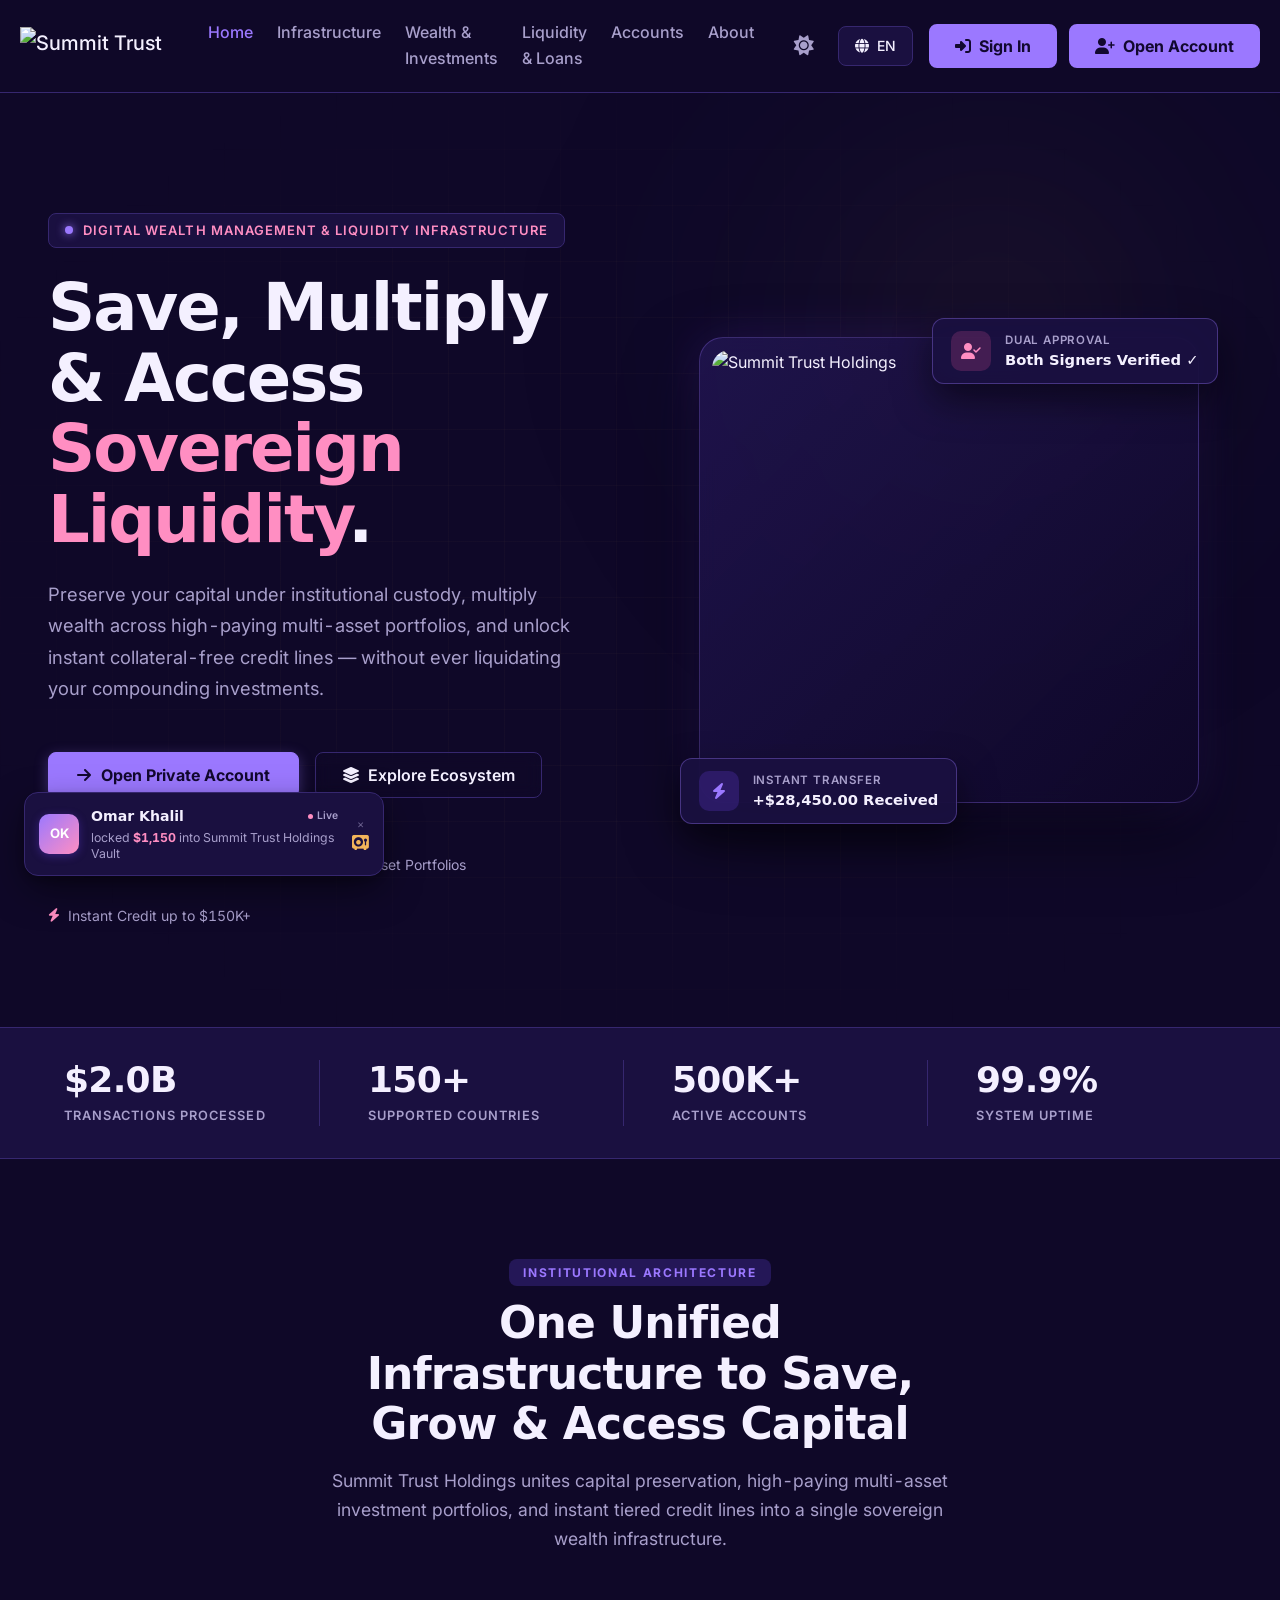
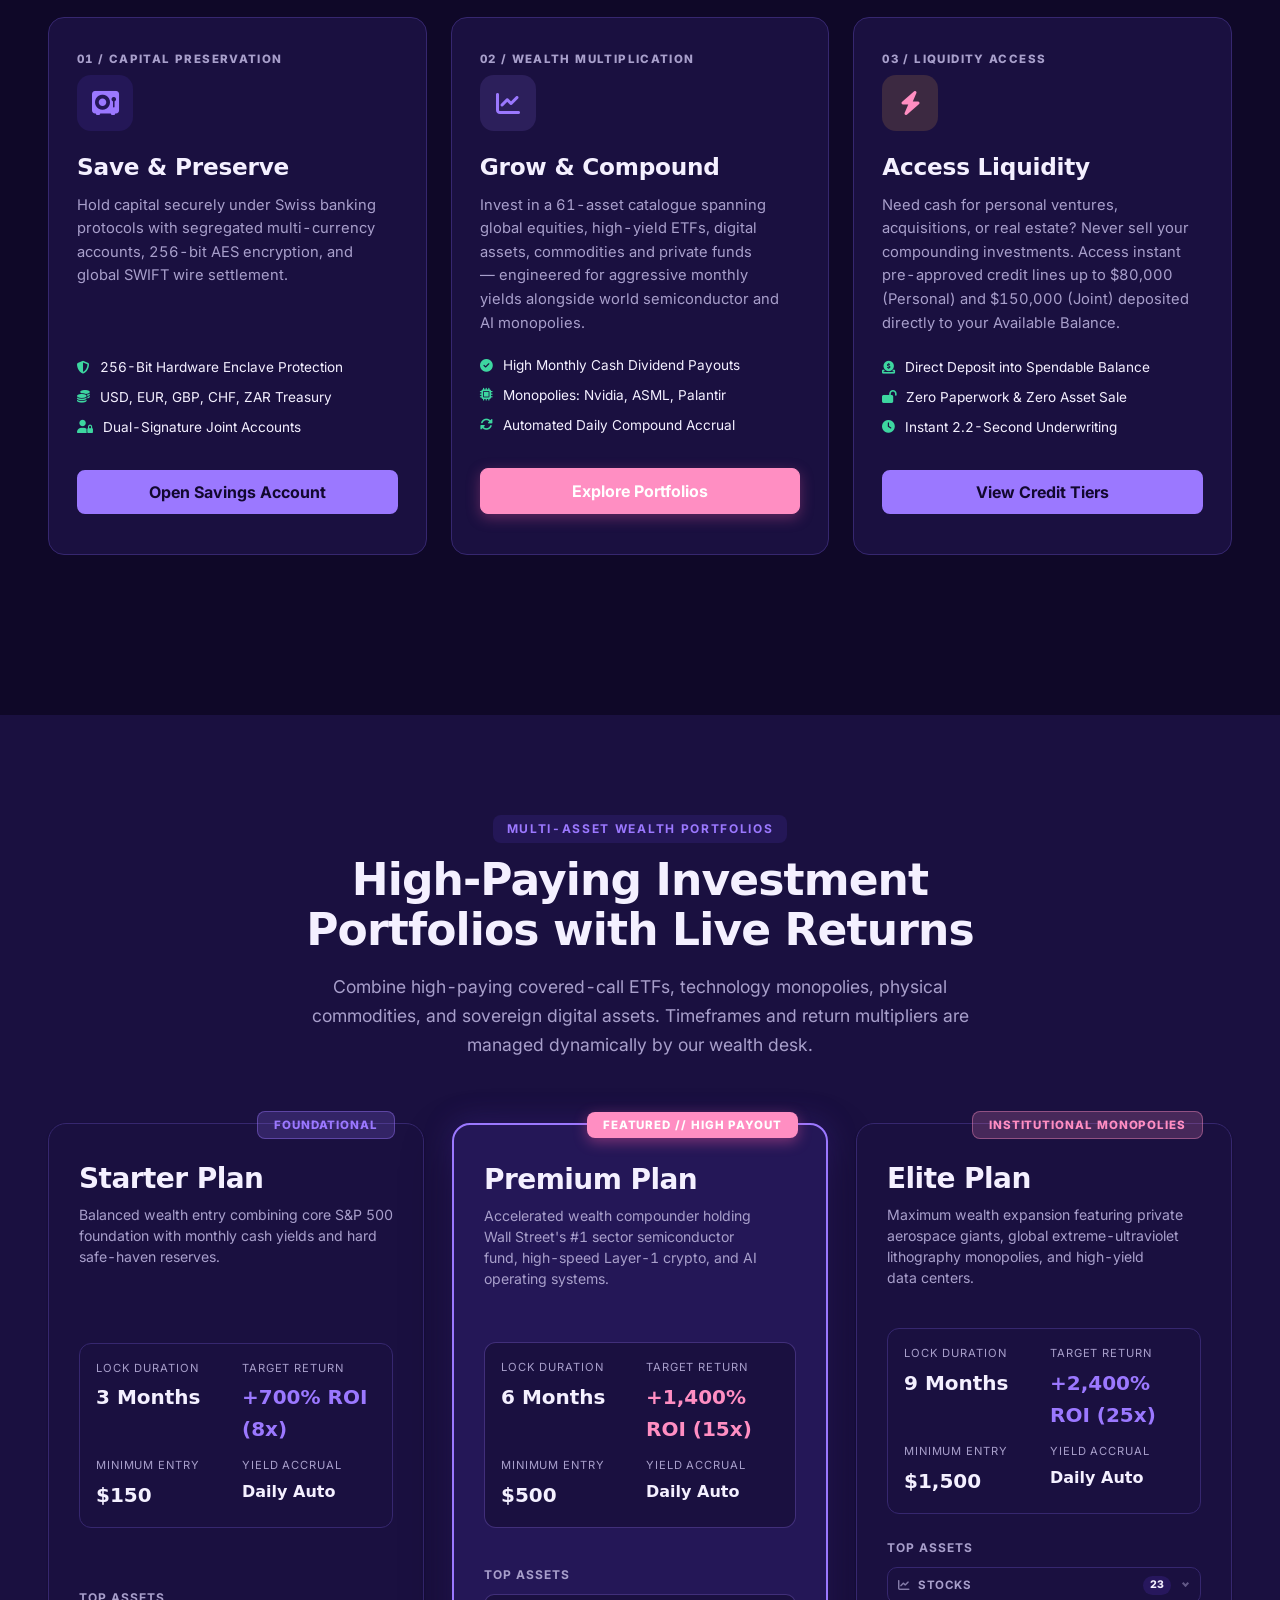
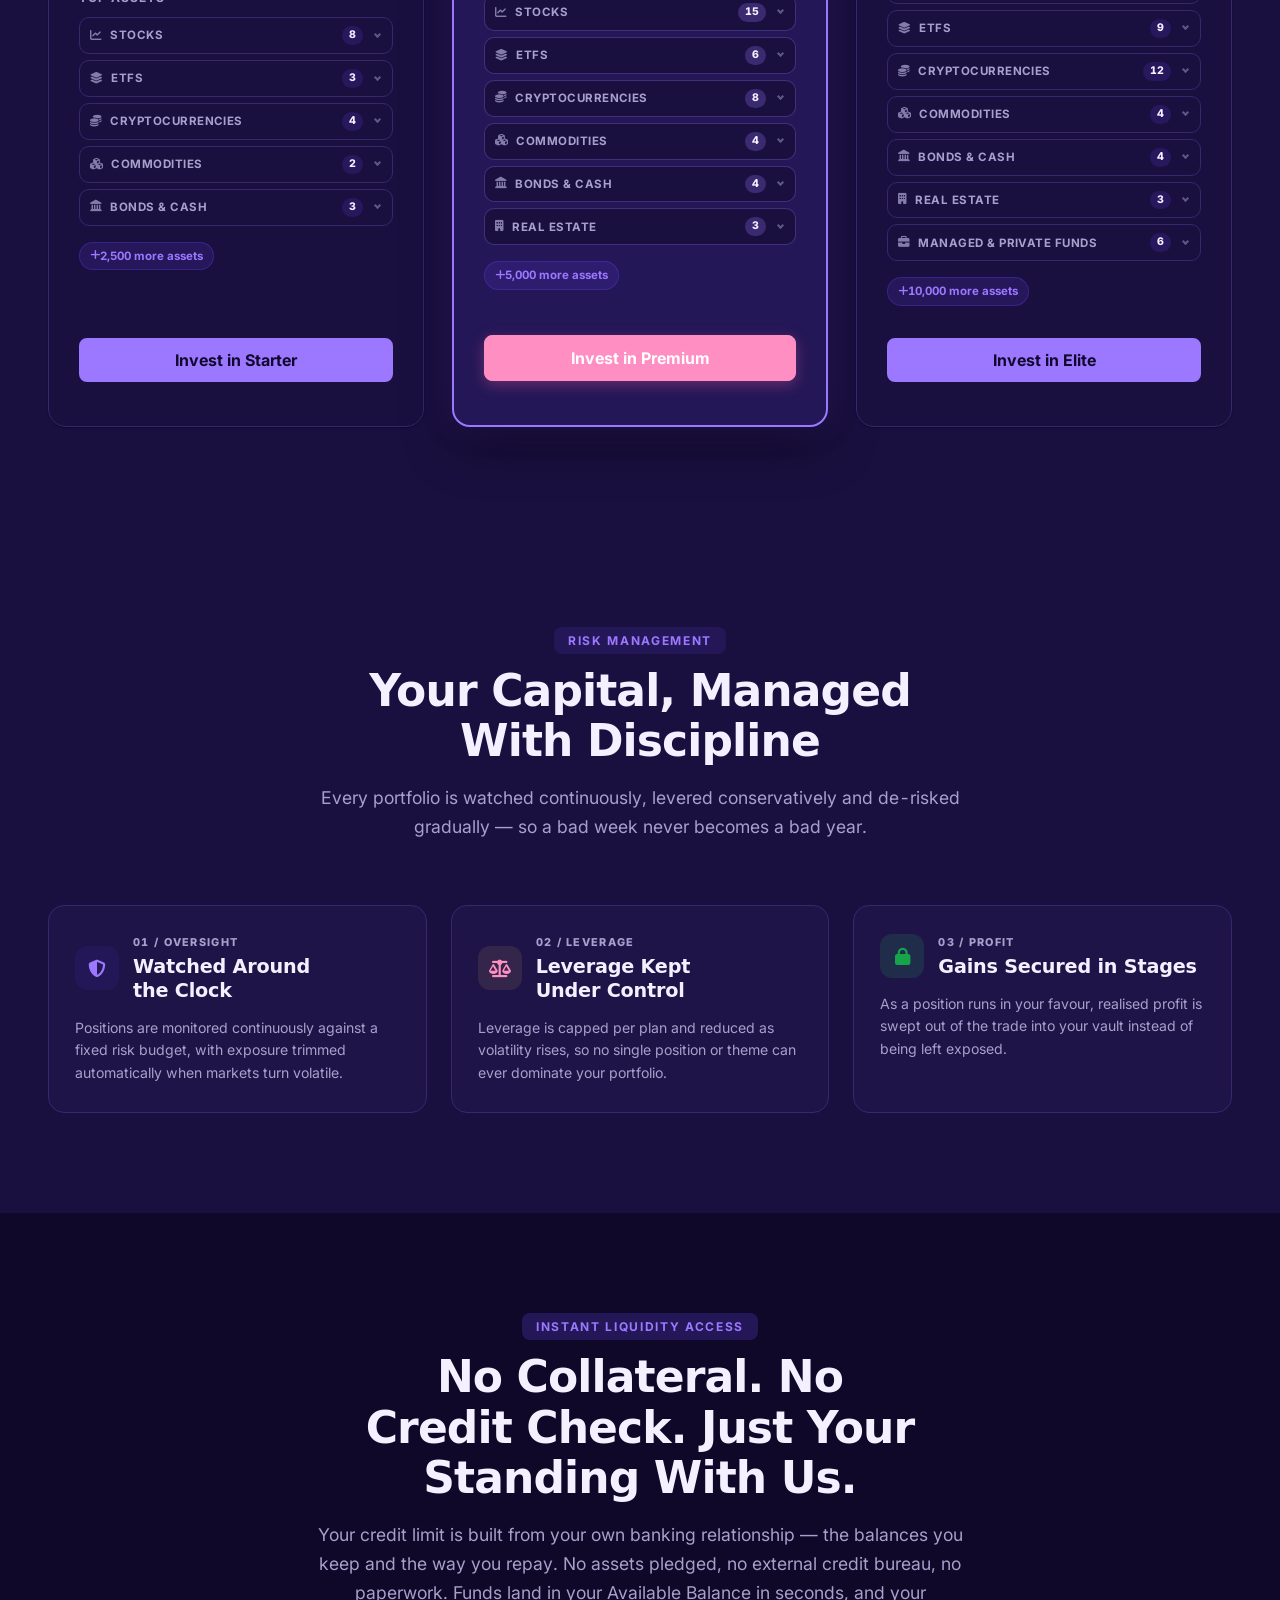
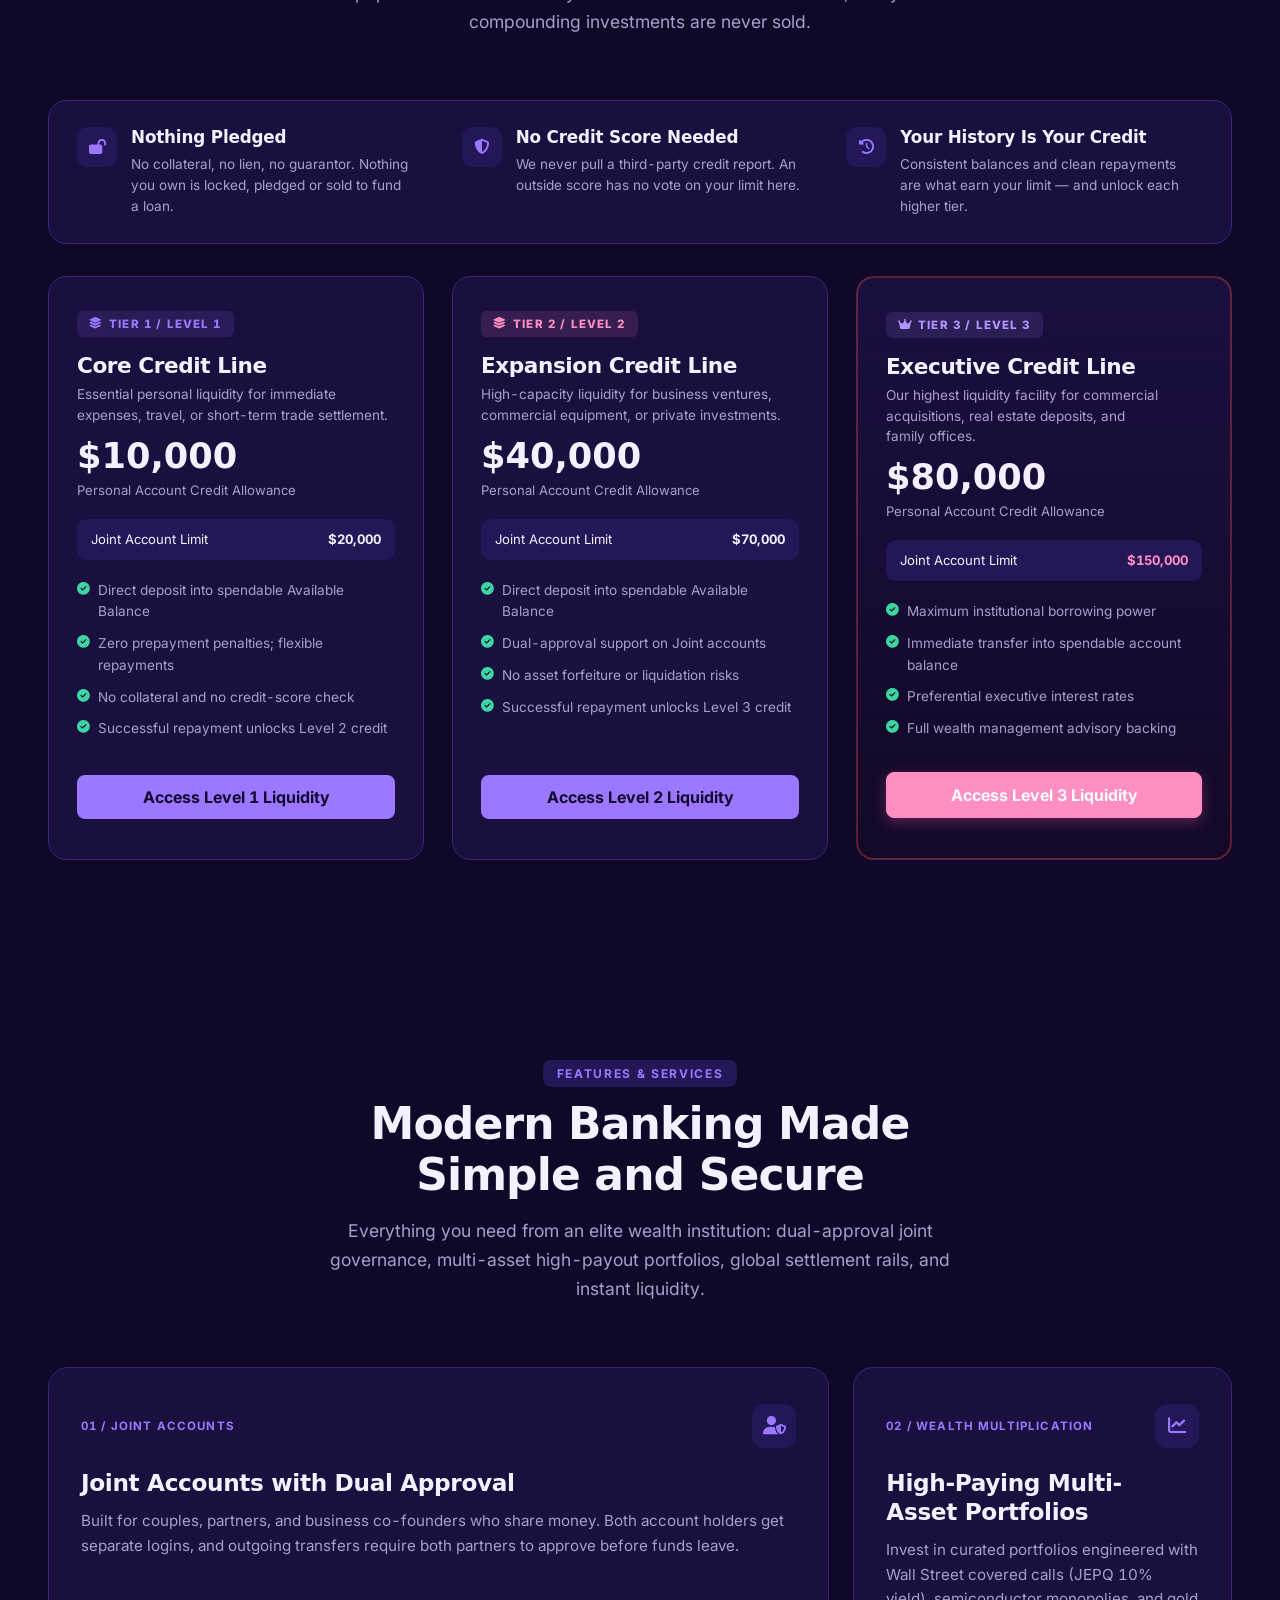
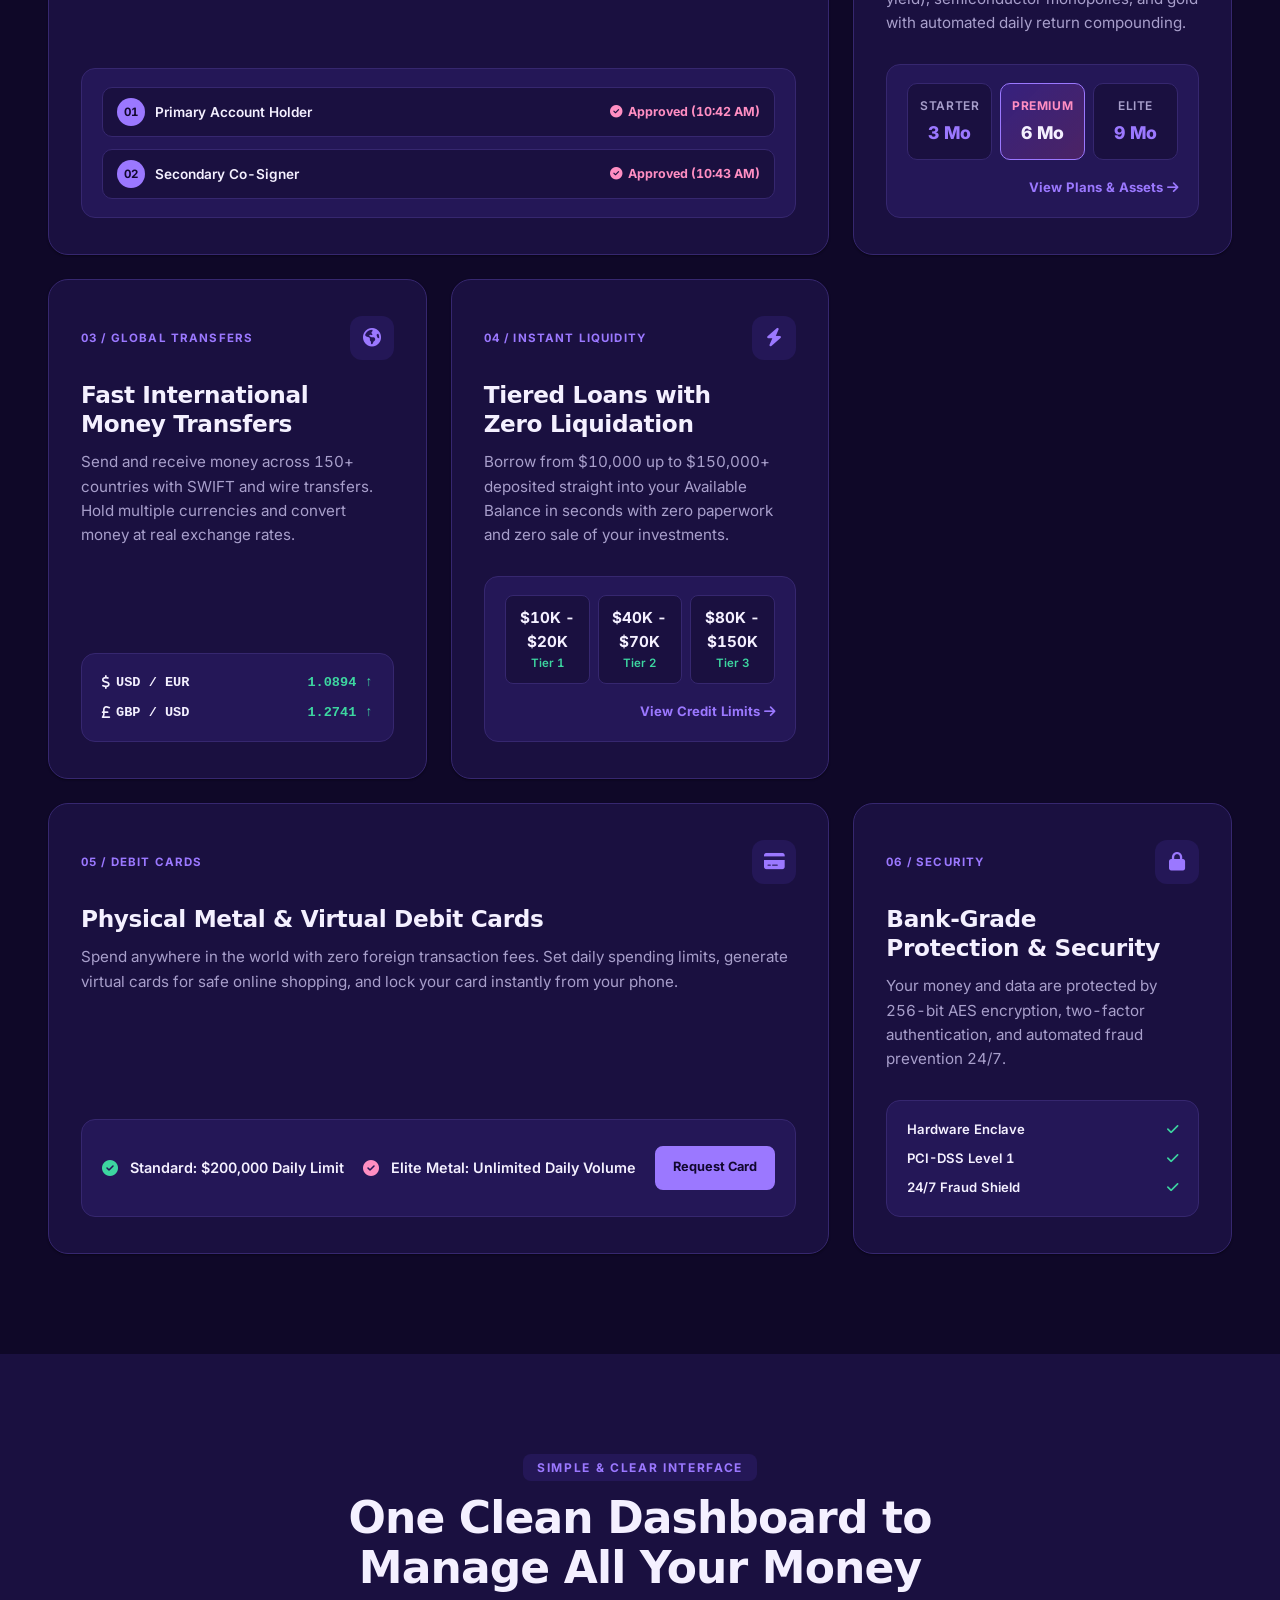
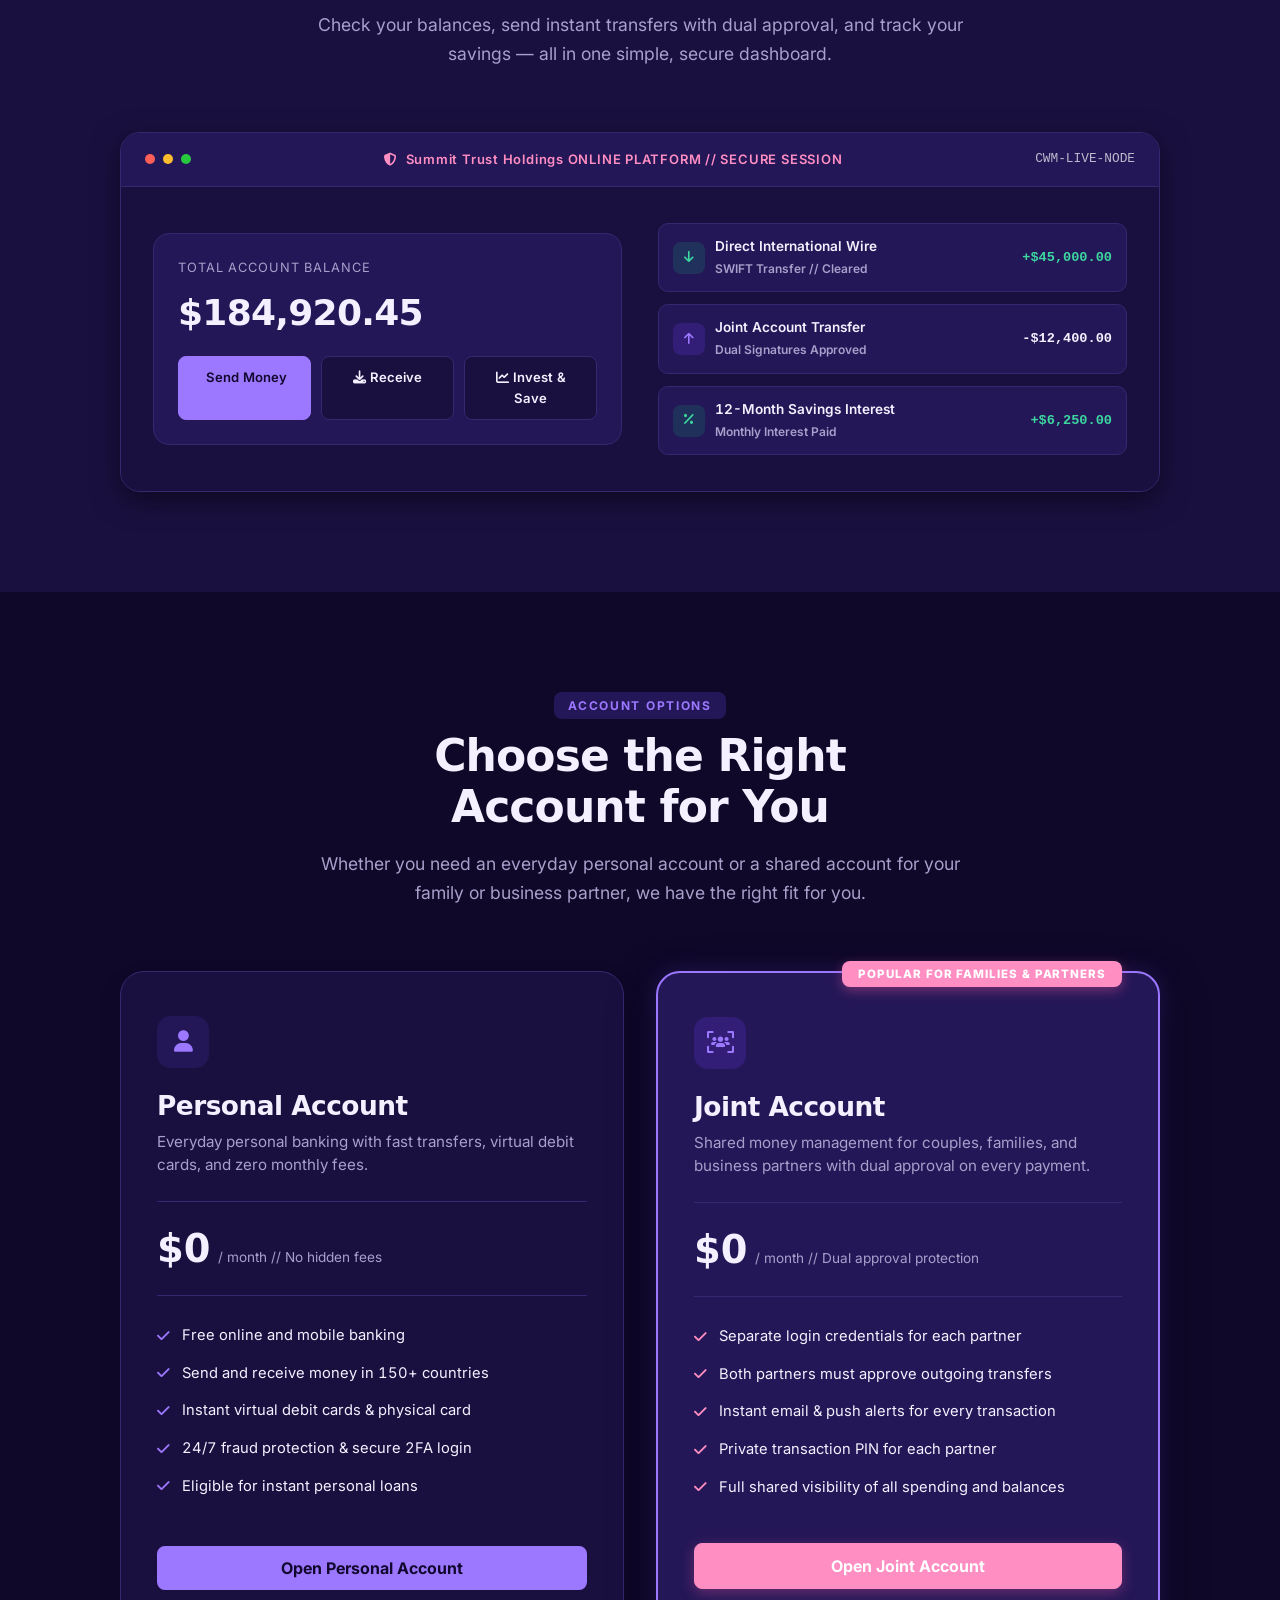
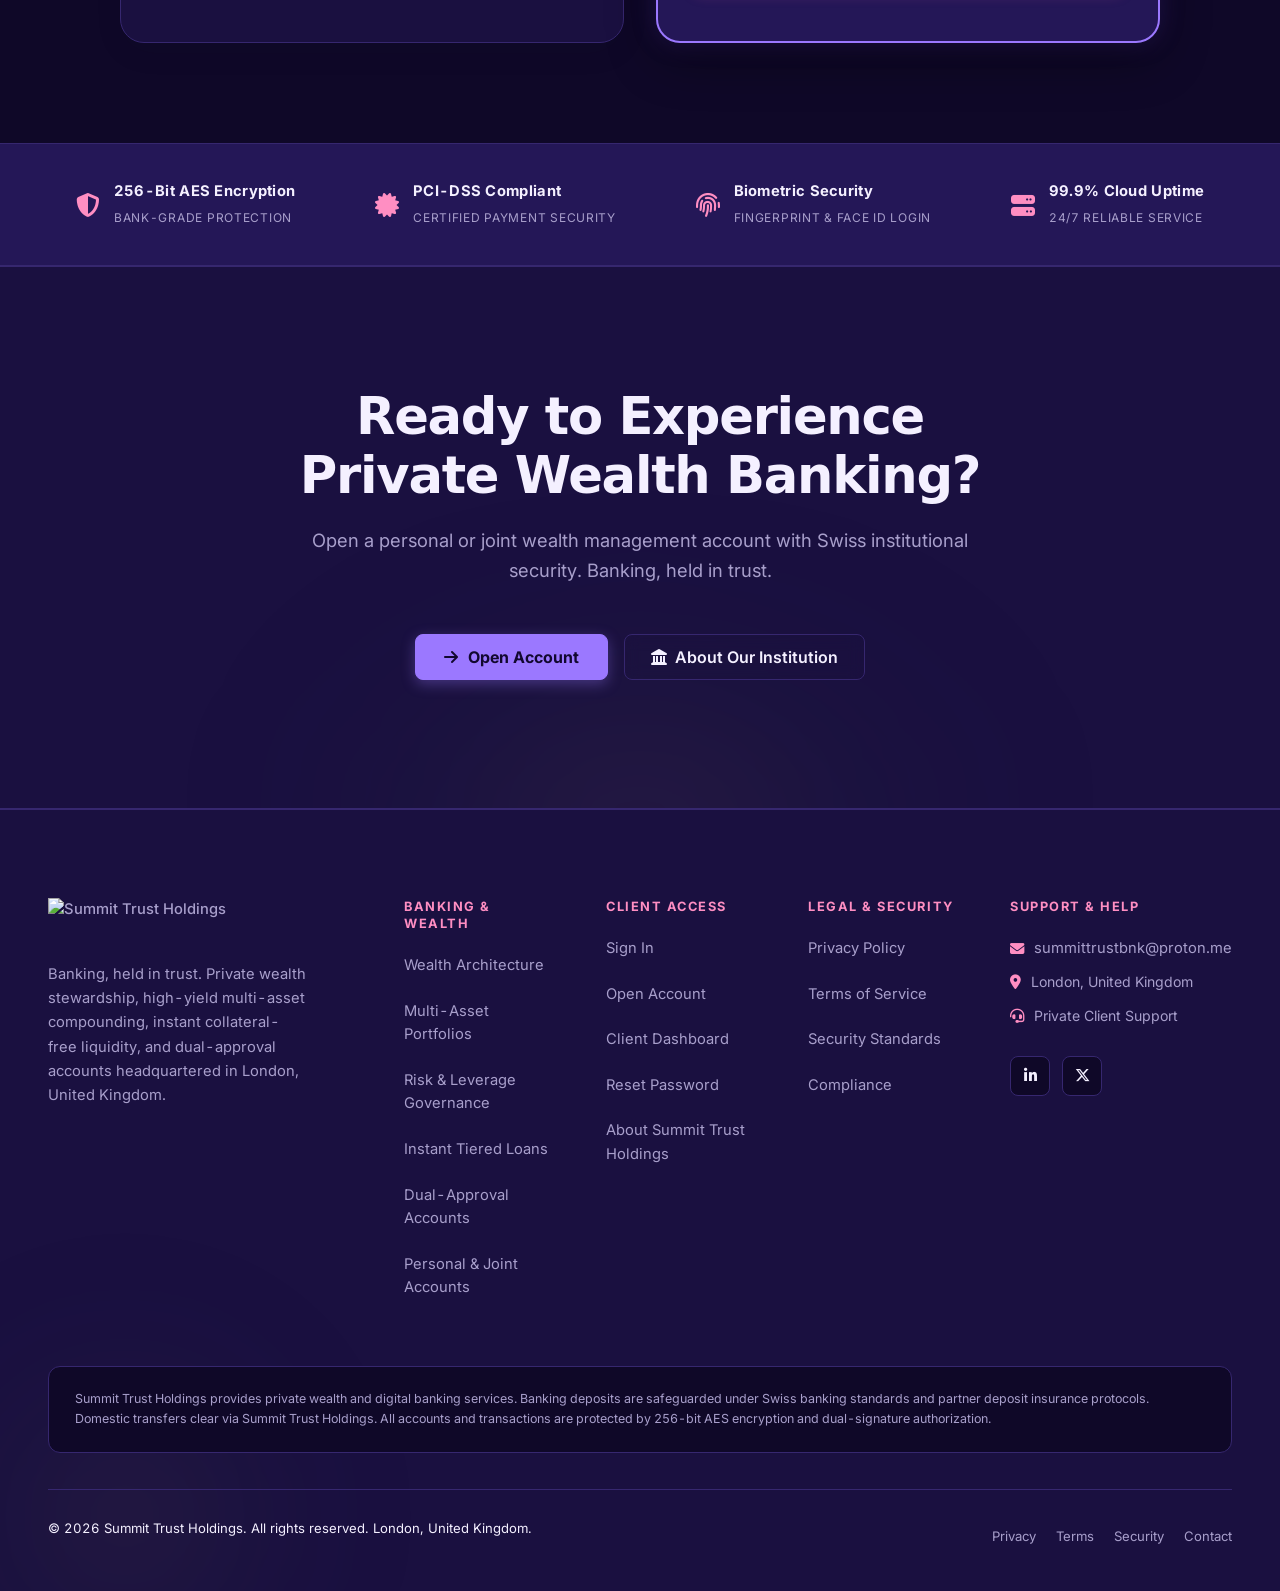
==== commit d5aec4c9: "Add files via upload" ====
--- a/summittrust-master/public/index.html
+++ b/summittrust-master/public/index.html
@@ -25,9 +25,9 @@
     <meta property="og:type" content="website">
     <meta property="og:site_name" content="Summit Trust Holdings">
     <meta property="og:locale" content="en_US">
-    <meta property="og:image" content="https://res.cloudinary.com/ddvwy00eg/image/upload/v1793590634/og_rvwmor.png">
-    <meta property="og:image:secure_url" content="https://res.cloudinary.com/ddvwy00eg/image/upload/v1793590634/og_rvwmor.png">
-    <meta property="og:image:type" content="image/png">
+    <meta property="og:image" content="https://res.cloudinary.com/ddvwy00eg/image/upload/v1793590634/og_rvwmor.jpg">
+    <meta property="og:image:secure_url" content="https://res.cloudinary.com/ddvwy00eg/image/upload/v1793590634/og_rvwmor.jpg">
+    <meta property="og:image:type" content="image/jpeg">
     <meta property="og:image:width" content="1200">
     <meta property="og:image:height" content="630">
     <meta property="og:image:alt" content="Summit Trust Holdings — Wealth Management, held in trust">
@@ -38,7 +38,7 @@
     <meta name="twitter:card" content="summary_large_image">
     <meta name="twitter:title" content="Summit Trust Holdings — Wealth Management, held in trust">
     <meta name="twitter:description" content="Private wealth management, joint accounts with dual approval, and global transfers based in London, United Kingdom.">
-    <meta name="twitter:image" content="https://res.cloudinary.com/ddvwy00eg/image/upload/v1793590634/og_rvwmor.png">
+    <meta name="twitter:image" content="https://res.cloudinary.com/ddvwy00eg/image/upload/v1793590634/og_rvwmor.jpg">
     <meta name="twitter:image:alt" content="Summit Trust Holdings — Wealth Management, held in trust">
 
     <!-- Favicon -->
@@ -71,7 +71,7 @@
           "alternateName": "Summit Trust Holdings Management",
           "url": "https://summittrust.web.app/",
           "logo": "https://res.cloudinary.com/ddvwy00eg/image/upload/v1793590593/logo-light_vzggah.svg",
-          "image": "https://res.cloudinary.com/ddvwy00eg/image/upload/v1793590634/og_rvwmor.png",
+          "image": "https://res.cloudinary.com/ddvwy00eg/image/upload/v1793590634/og_rvwmor.jpg",
           "description": "Private wealth management in London, United Kingdom: multi-asset portfolios, collateral-free credit lines, and joint accounts with dual approval.",
           "address": {
             "@type": "PostalAddress",
@@ -99,7 +99,7 @@
           "about": { "@id": "https://summittrust.web.app/#organization" },
           "primaryImageOfPage": {
             "@type": "ImageObject",
-            "url": "https://res.cloudinary.com/ddvwy00eg/image/upload/v1793590634/og_rvwmor.png",
+            "url": "https://res.cloudinary.com/ddvwy00eg/image/upload/v1793590634/og_rvwmor.jpg",
             "width": 1200,
             "height": 630
           },
@@ -1384,3 +1384,4 @@
 
 
 
+
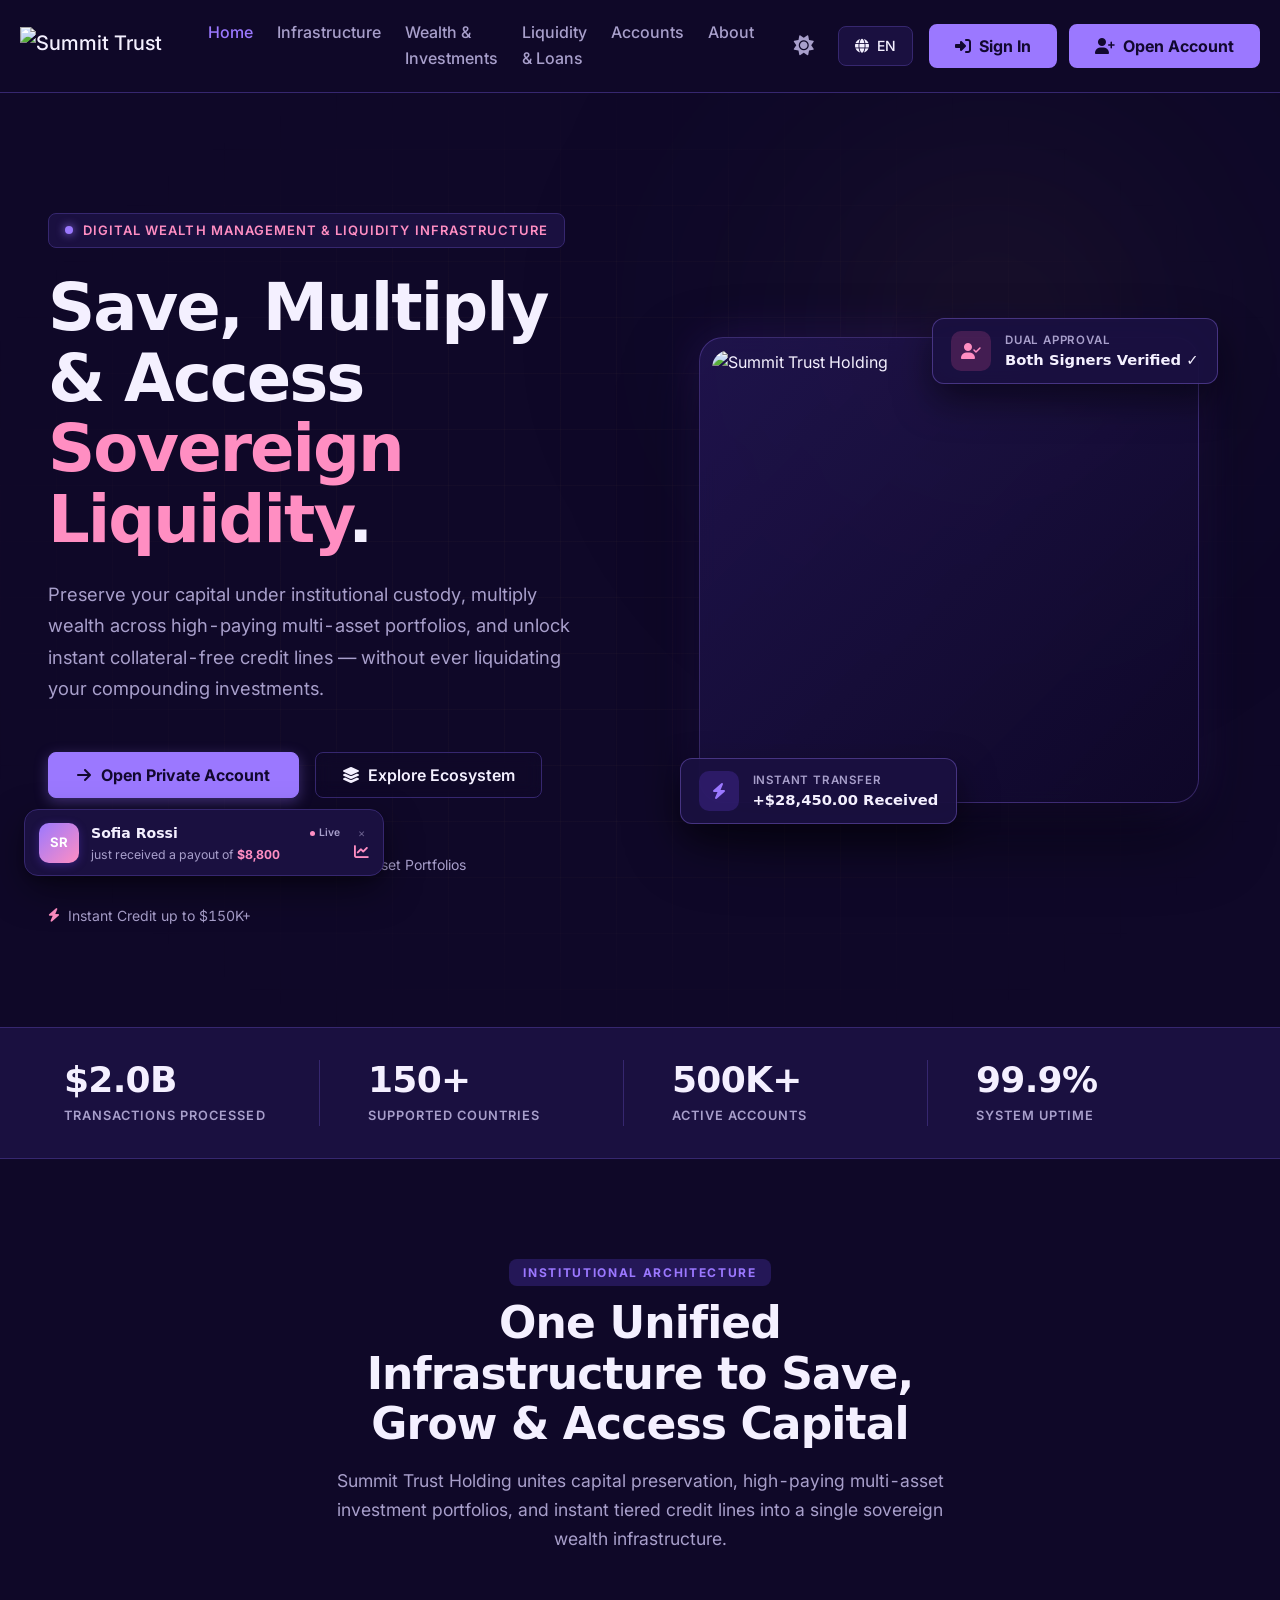
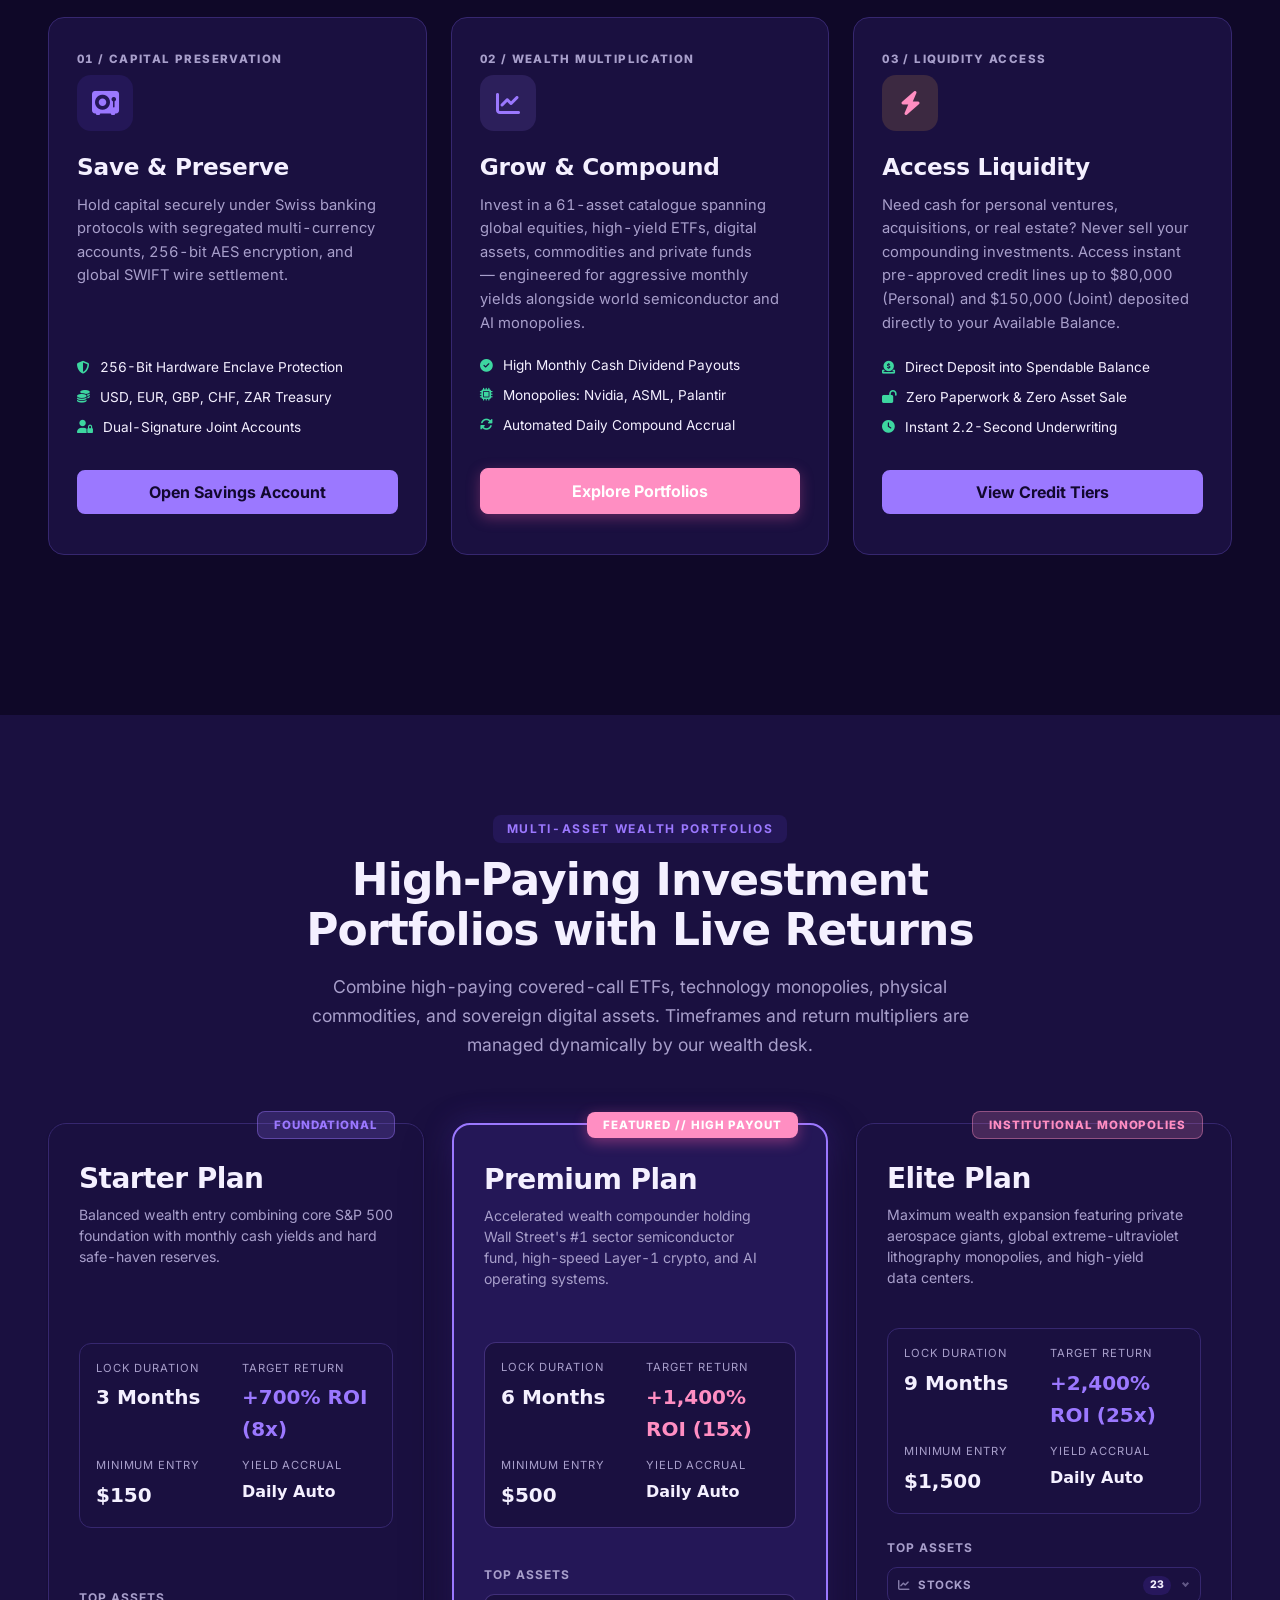
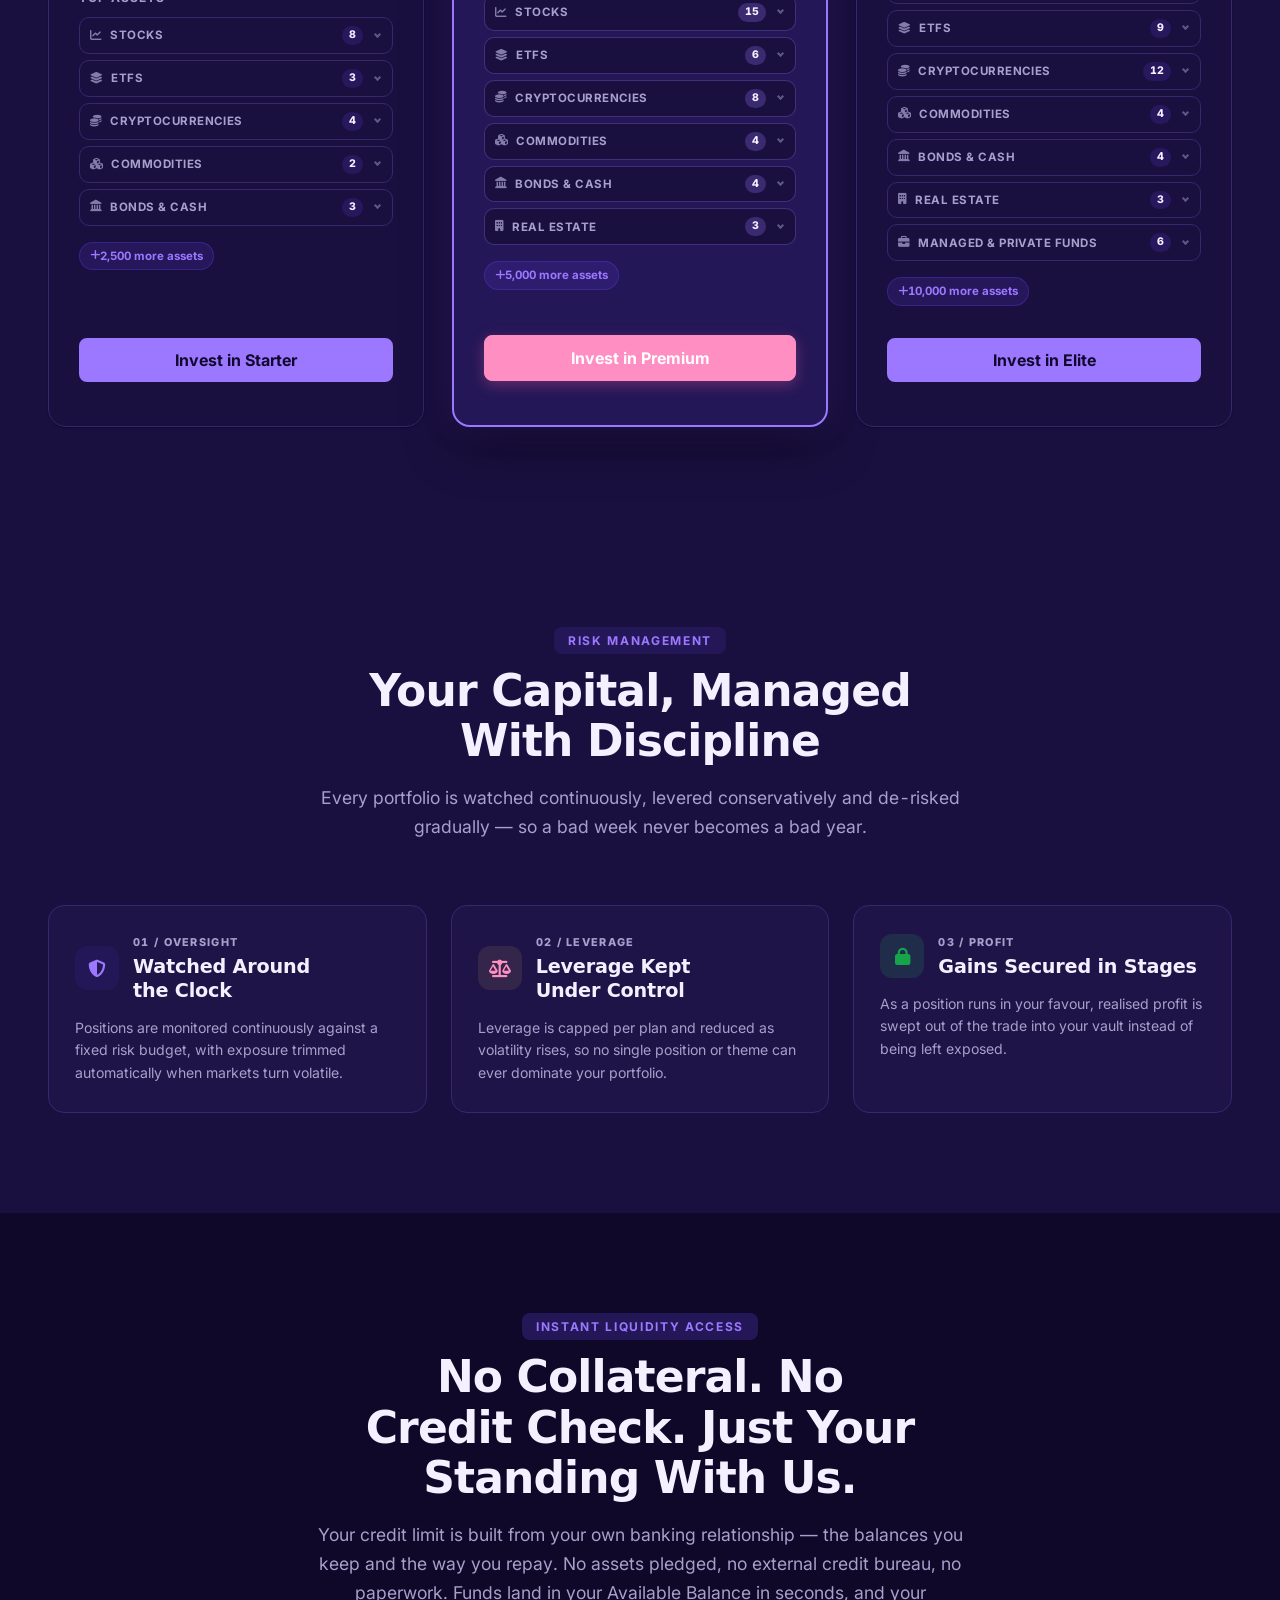
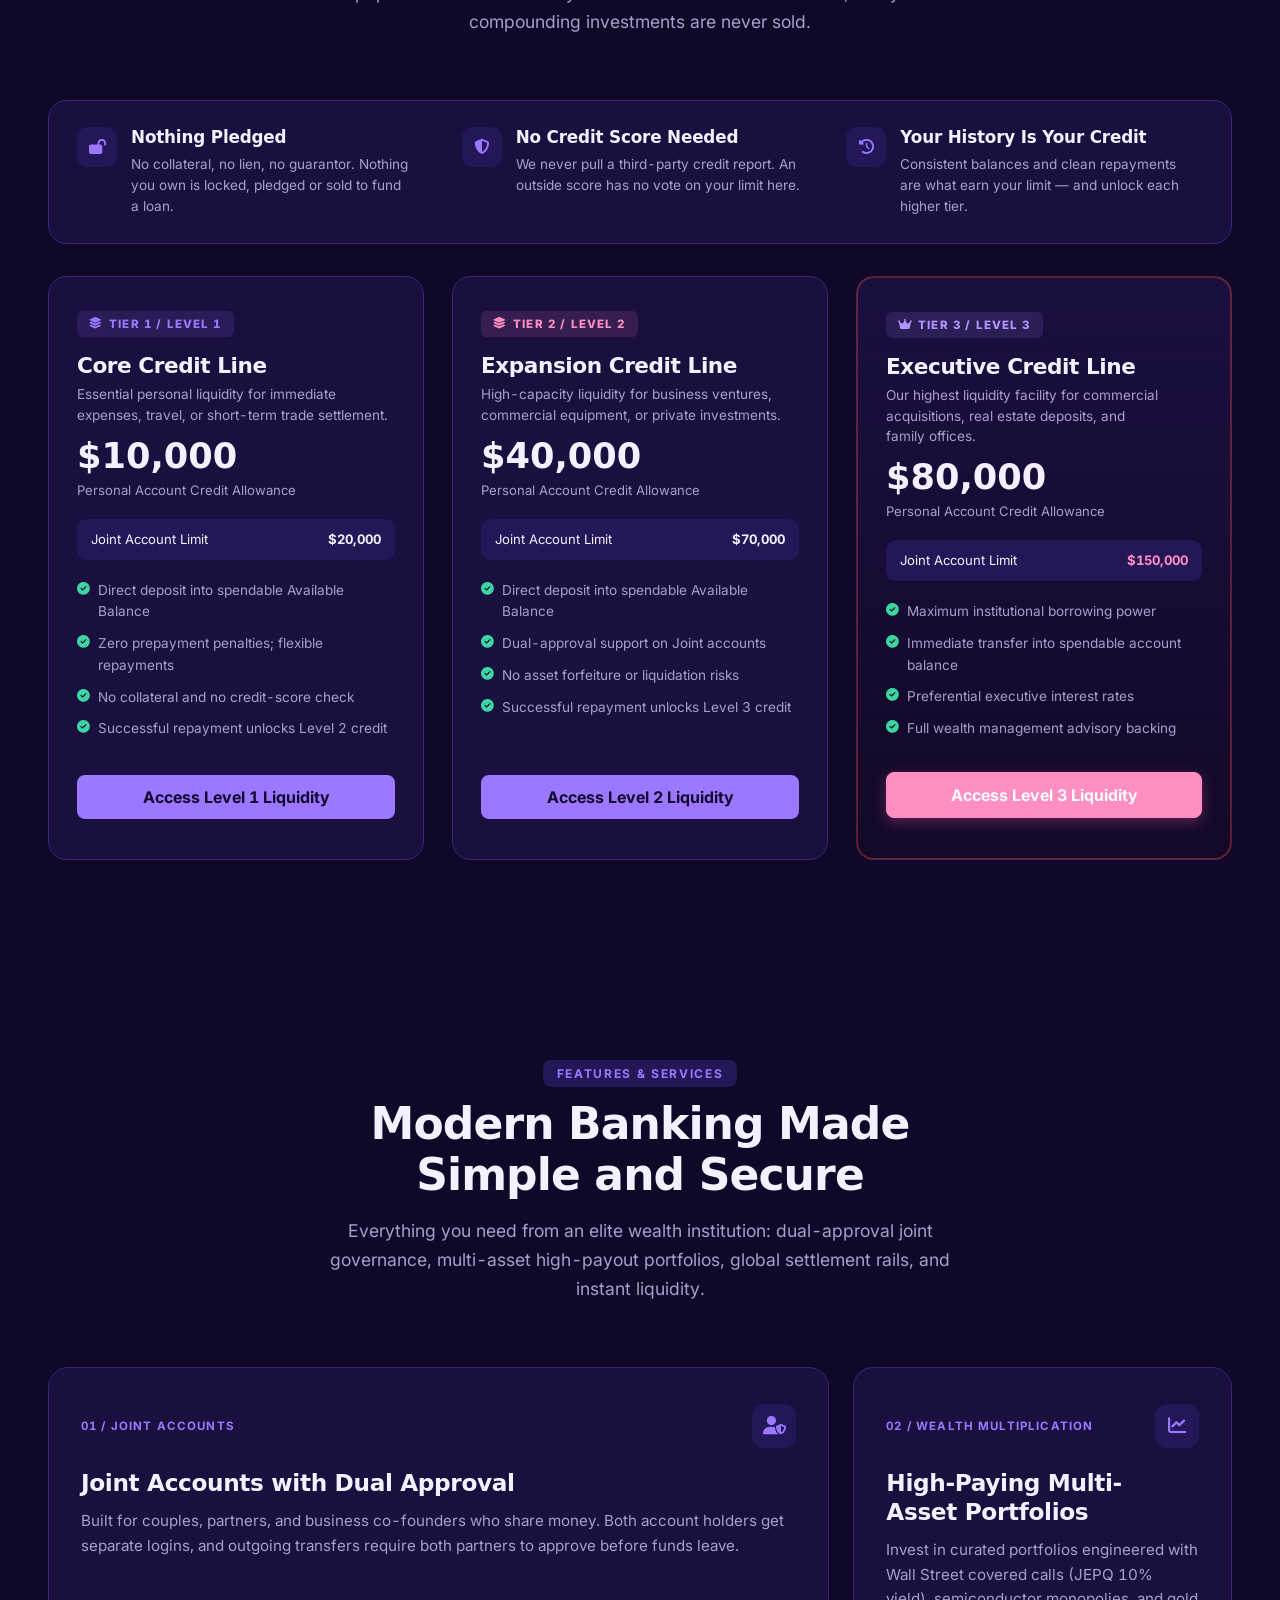
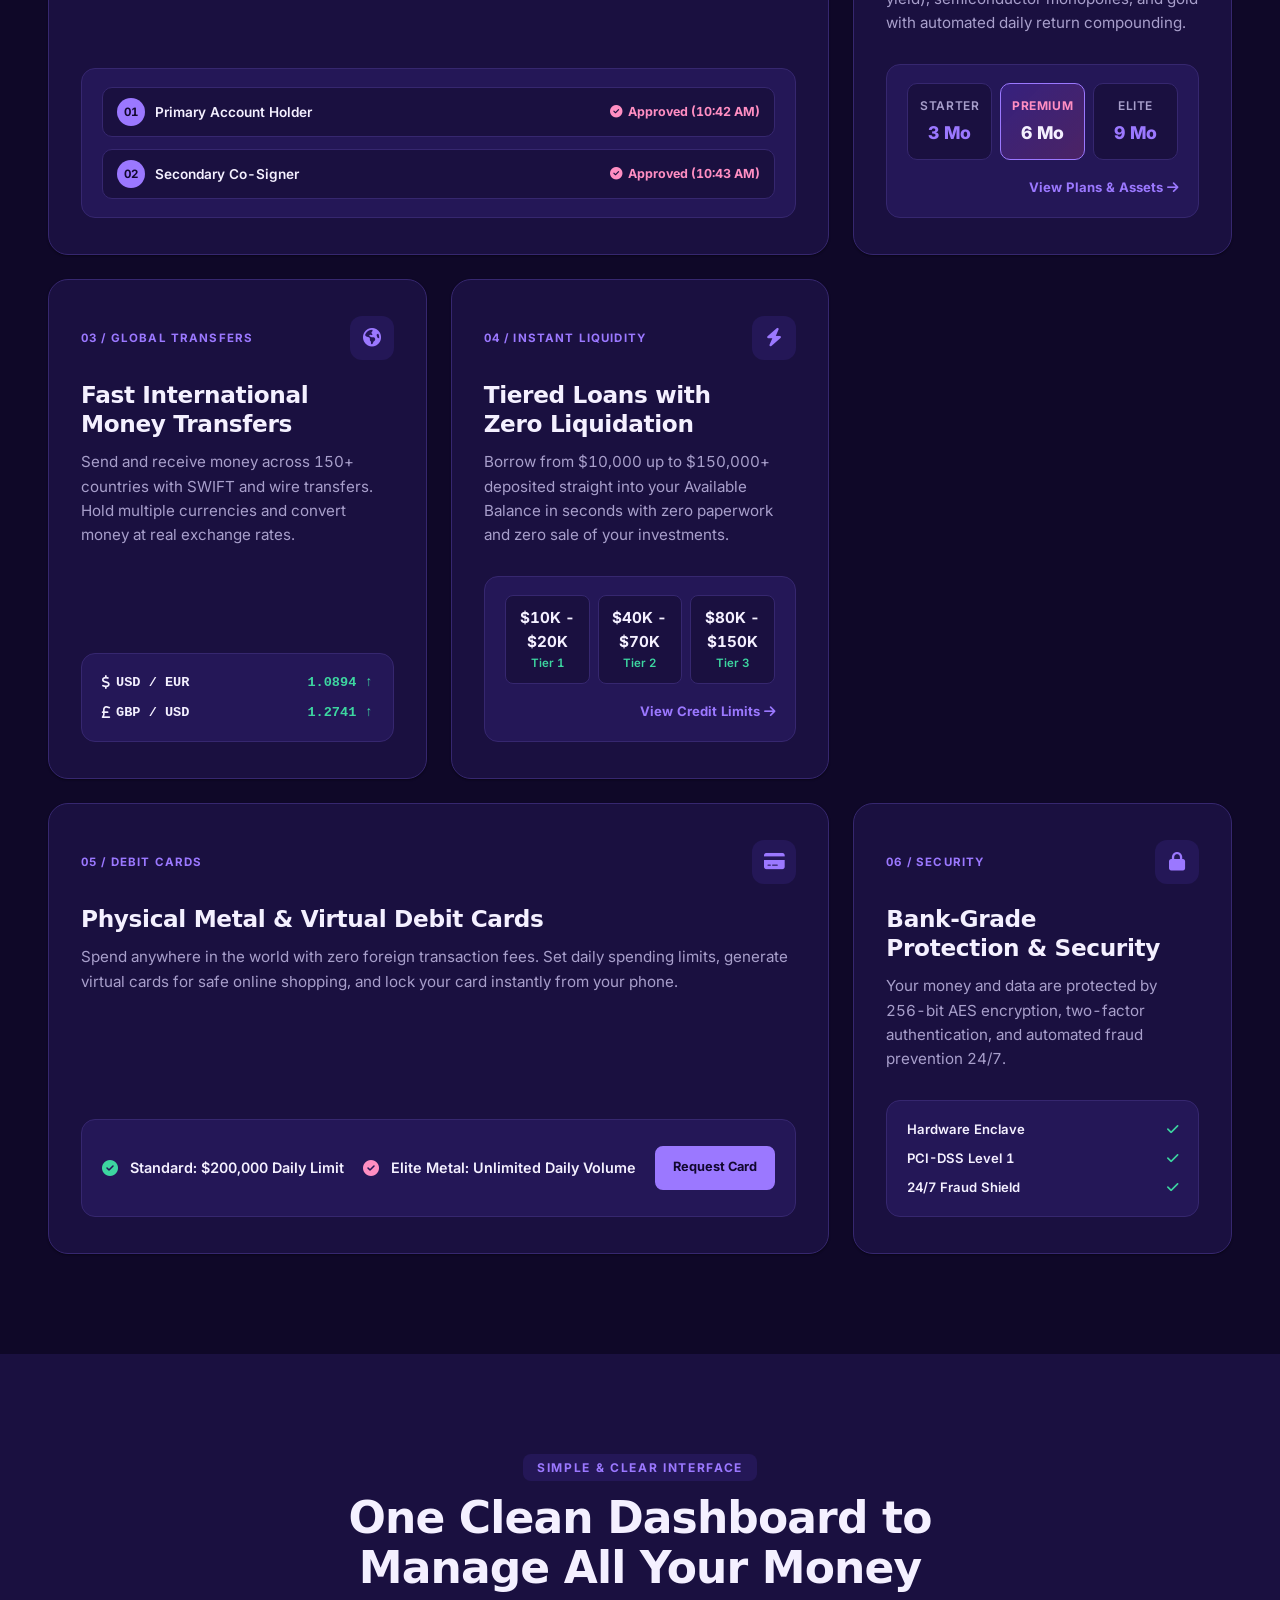
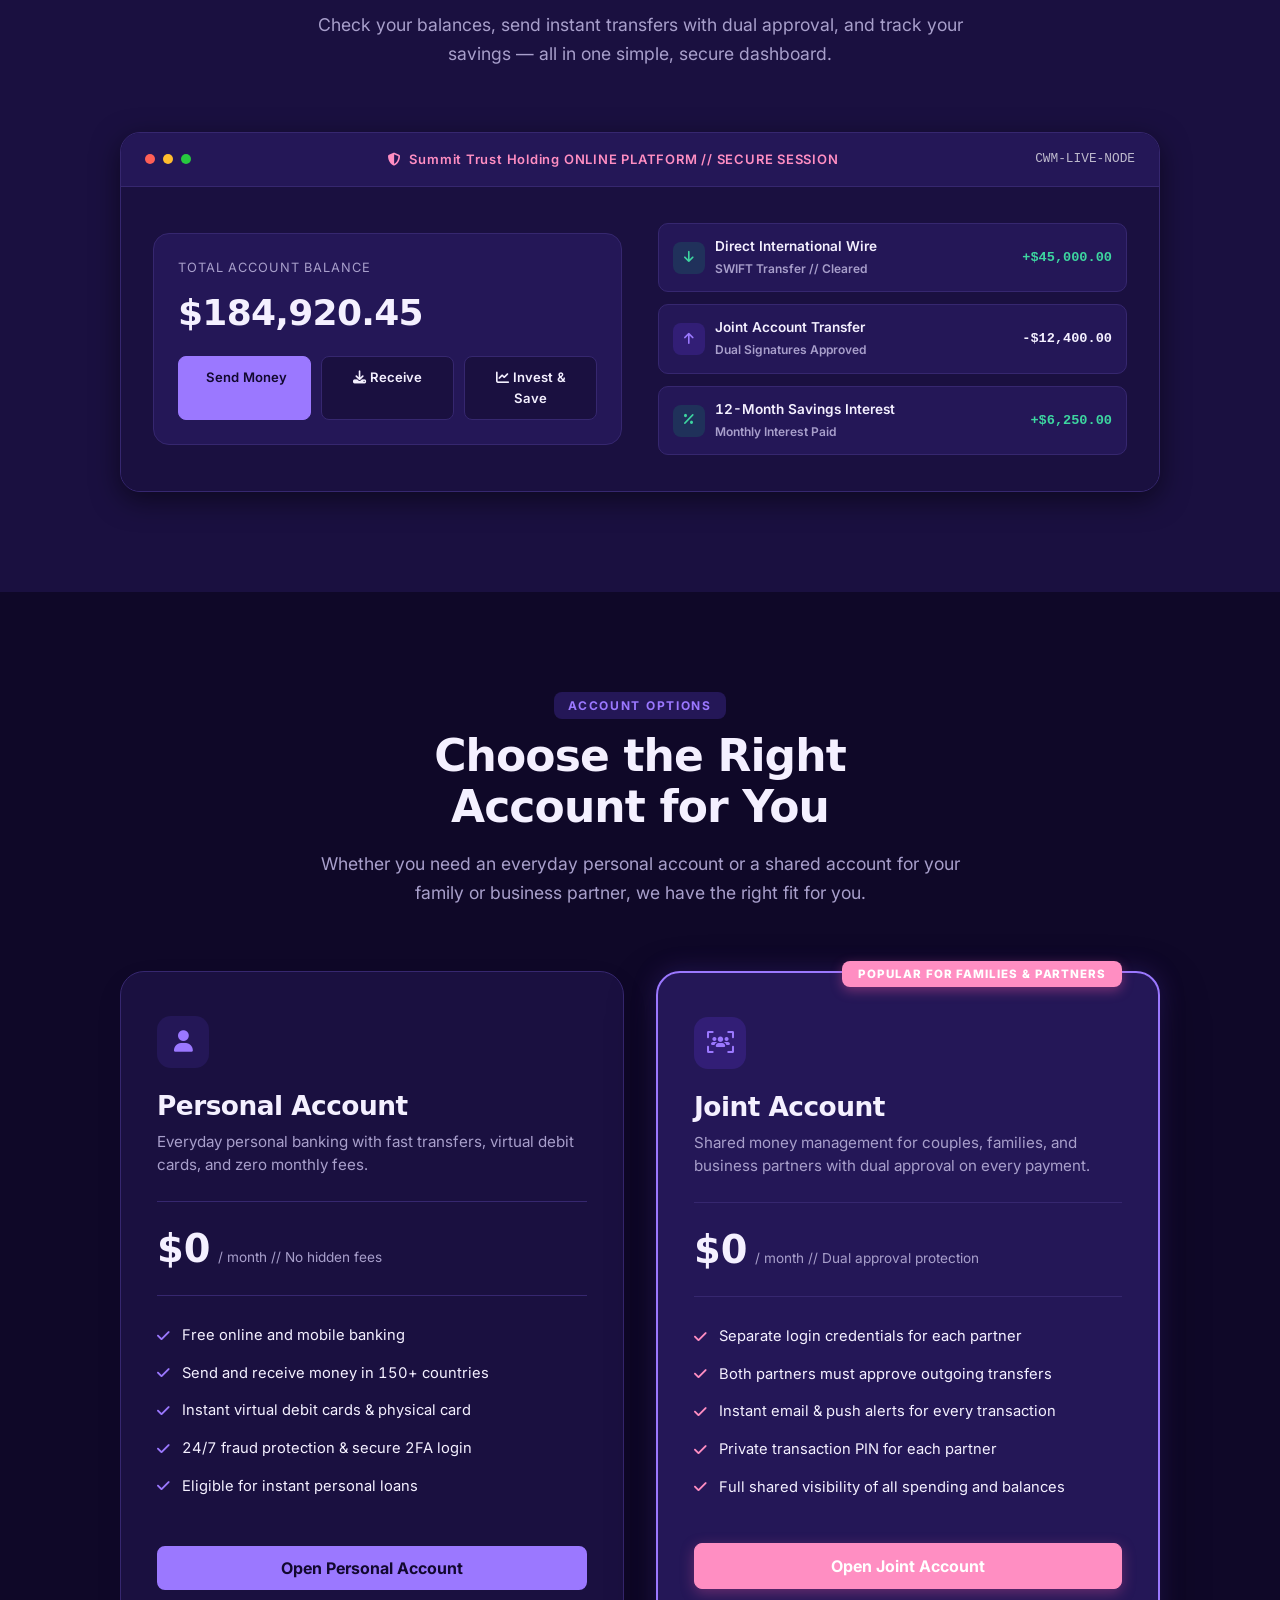
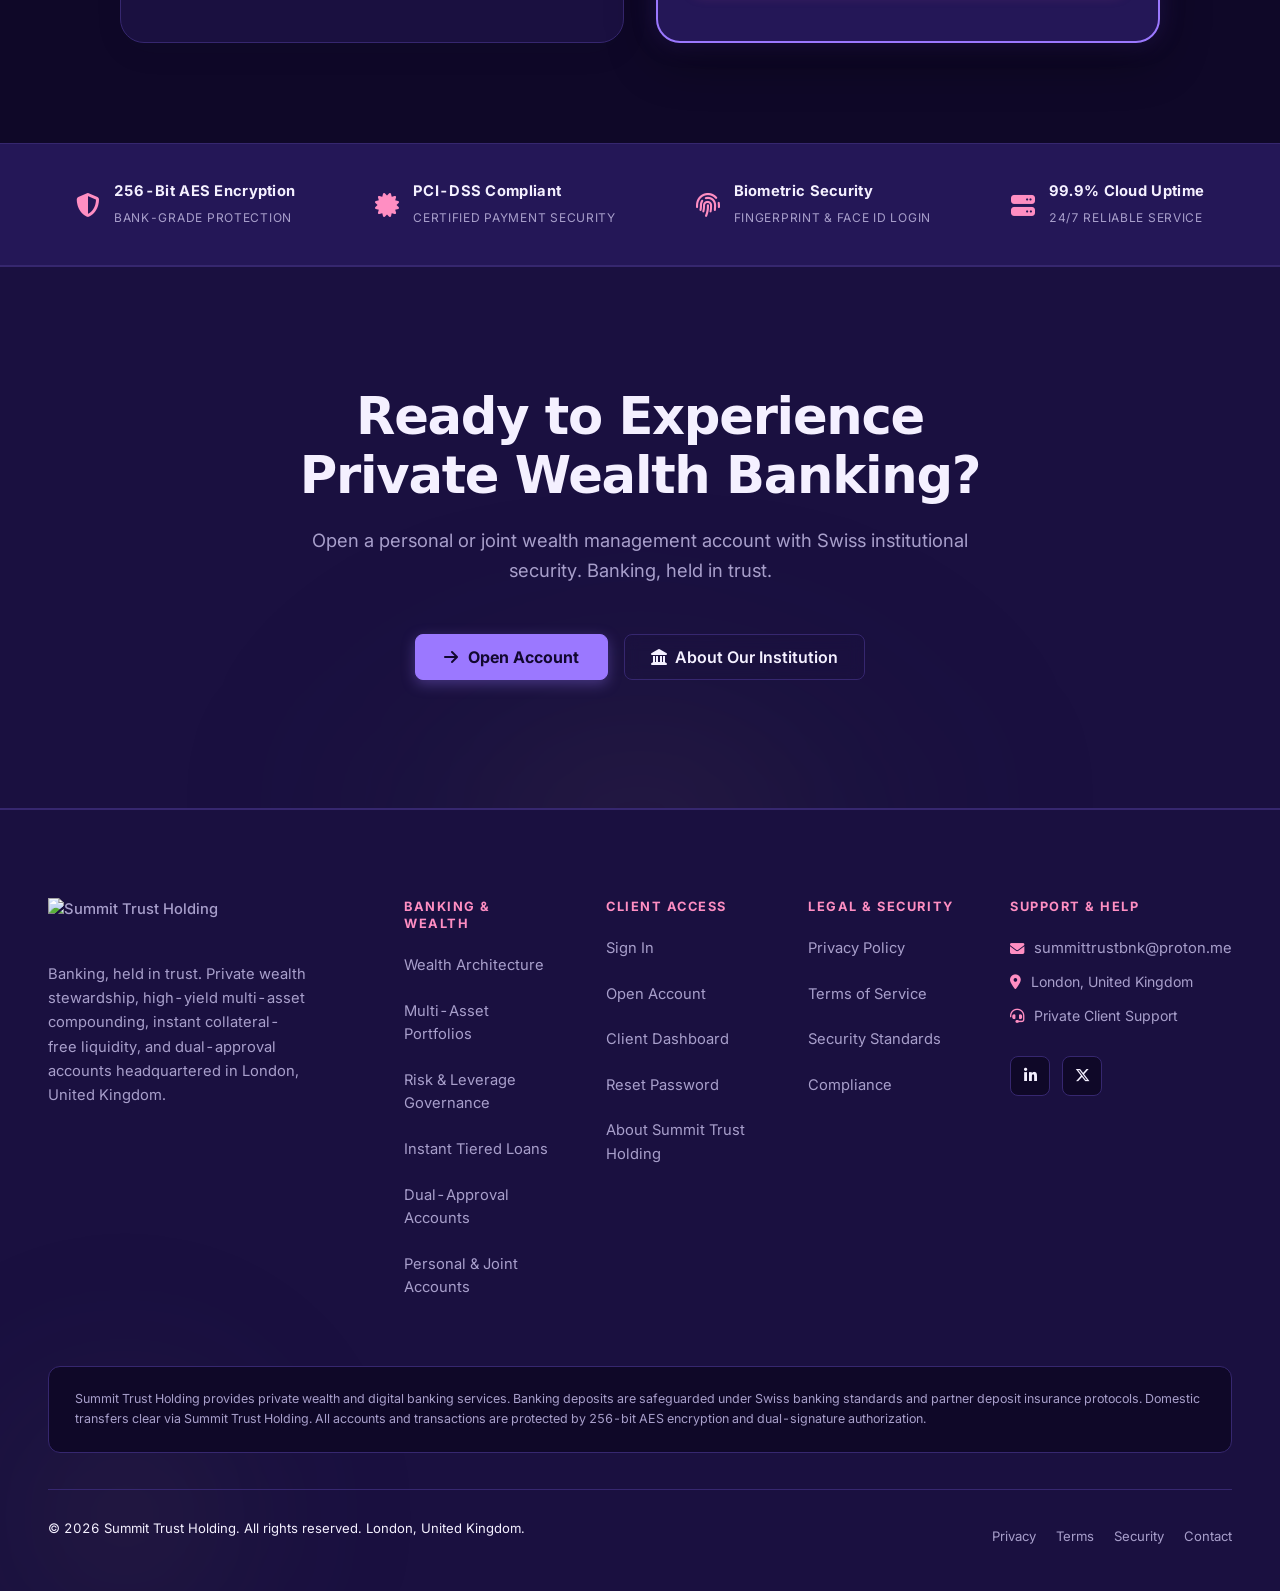
==== commit 2befdffc: "Add files via upload" ====
--- a/summittrust-master/public/index.html
+++ b/summittrust-master/public/index.html
@@ -3,11 +3,11 @@
 <head>
     <meta charset="UTF-8">
     <meta name="viewport" content="width=device-width, initial-scale=1.0">
-    <title>Summit Trust Holdings — Wealth Management, held in trust</title>
+    <title>Summit Trust Holding — Wealth Management, held in trust</title>
     <meta name="description" content="Private wealth management in London, United Kingdom: multi-asset portfolios, collateral-free credit lines, and joint accounts with dual approval.">
     <link rel="canonical" href="https://summittrust.web.app/">
     <meta name="robots" content="index, follow, max-image-preview:large">
-    <meta name="theme-color" content="#0F2A24">
+    <meta name="theme-color" content="#0F0828" media="(prefers-color-scheme: dark)"><meta name="theme-color" content="#0F0828"><meta name="apple-mobile-web-app-status-bar-style" content="black-translucent">
     <link rel="manifest" href="/site.webmanifest">
 
     <script>
@@ -19,27 +19,27 @@
     }
     </script>
 
-    <meta property="og:title" content="Summit Trust Holdings — Wealth Management, held in trust">
+    <meta property="og:title" content="Summit Trust Holding — Wealth Management, held in trust">
     <meta property="og:description" content="Private wealth management, joint accounts with dual approval, and global transfers based in London, United Kingdom.">
     <meta property="og:url" content="https://summittrust.web.app/">
     <meta property="og:type" content="website">
-    <meta property="og:site_name" content="Summit Trust Holdings">
+    <meta property="og:site_name" content="Summit Trust Holding">
     <meta property="og:locale" content="en_US">
     <meta property="og:image" content="https://res.cloudinary.com/ddvwy00eg/image/upload/v1793590634/og_rvwmor.jpg">
     <meta property="og:image:secure_url" content="https://res.cloudinary.com/ddvwy00eg/image/upload/v1793590634/og_rvwmor.jpg">
     <meta property="og:image:type" content="image/jpeg">
     <meta property="og:image:width" content="1200">
     <meta property="og:image:height" content="630">
-    <meta property="og:image:alt" content="Summit Trust Holdings — Wealth Management, held in trust">
+    <meta property="og:image:alt" content="Summit Trust Holding — Wealth Management, held in trust">
 
     <!-- Replace @summittrustbnk below with your real X/Twitter handle if different -->
     <meta name="twitter:site" content="@summittrustbnk">
     <meta name="twitter:creator" content="@summittrustbnk">
     <meta name="twitter:card" content="summary_large_image">
-    <meta name="twitter:title" content="Summit Trust Holdings — Wealth Management, held in trust">
+    <meta name="twitter:title" content="Summit Trust Holding — Wealth Management, held in trust">
     <meta name="twitter:description" content="Private wealth management, joint accounts with dual approval, and global transfers based in London, United Kingdom.">
     <meta name="twitter:image" content="https://res.cloudinary.com/ddvwy00eg/image/upload/v1793590634/og_rvwmor.jpg">
-    <meta name="twitter:image:alt" content="Summit Trust Holdings — Wealth Management, held in trust">
+    <meta name="twitter:image:alt" content="Summit Trust Holding — Wealth Management, held in trust">
 
     <!-- Favicon -->
     <link rel="icon" type="image/png" sizes="64x64" href="https://res.cloudinary.com/ddvwy00eg/image/upload/v1793590574/favicon_oz94ys.svg">
@@ -67,8 +67,8 @@
         {
           "@type": "FinancialService",
           "@id": "https://summittrust.web.app/#organization",
-          "name": "Summit Trust Holdings",
-          "alternateName": "Summit Trust Holdings Management",
+          "name": "Summit Trust Holding",
+          "alternateName": "Summit Trust Holding Management",
           "url": "https://summittrust.web.app/",
           "logo": "https://res.cloudinary.com/ddvwy00eg/image/upload/v1793590593/logo-light_vzggah.svg",
           "image": "https://res.cloudinary.com/ddvwy00eg/image/upload/v1793590634/og_rvwmor.jpg",
@@ -85,7 +85,7 @@
           "@type": "WebSite",
           "@id": "https://summittrust.web.app/#website",
           "url": "https://summittrust.web.app/",
-          "name": "Summit Trust Holdings",
+          "name": "Summit Trust Holding",
           "inLanguage": "en",
           "publisher": { "@id": "https://summittrust.web.app/#organization" }
         },
@@ -93,7 +93,7 @@
           "@type": "WebPage",
           "@id": "https://summittrust.web.app/#webpage",
           "url": "https://summittrust.web.app/",
-          "name": "Summit Trust Holdings — Wealth Management, held in trust",
+          "name": "Summit Trust Holding — Wealth Management, held in trust",
           "description": "Private wealth management in London, United Kingdom: multi-asset portfolios, collateral-free credit lines, and joint accounts with dual approval.",
           "isPartOf": { "@id": "https://summittrust.web.app/#website" },
           "about": { "@id": "https://summittrust.web.app/#organization" },
@@ -115,9 +115,9 @@
     <nav class="navbar">
         <div class="nav-container">
             <div class="nav-left">
-                <a href="/" class="logo" aria-label="Summit Trust Holdings home">
-                    <img src="https://res.cloudinary.com/ddvwy00eg/image/upload/v1793590593/logo-light_vzggah.svg" alt="Summit Trust Holdings" class="logo__img logo__img--light">
-                    <img src="https://res.cloudinary.com/ddvwy00eg/image/upload/v1793590608/logo-dark_blxgcl.svg" alt="Summit Trust Holdings" class="logo__img logo__img--dark">
+                <a href="/" class="logo" aria-label="Summit Trust Holding home">
+                    <img src="https://res.cloudinary.com/ddvwy00eg/image/upload/v1793590593/logo-light_vzggah.svg" alt="Summit Trust Holding" class="logo__img logo__img--light">
+                    <img src="https://res.cloudinary.com/ddvwy00eg/image/upload/v1793590608/logo-dark_blxgcl.svg" alt="Summit Trust Holding" class="logo__img logo__img--dark">
                 </a>
             </div>
             <div class="nav-right">
@@ -207,7 +207,7 @@
             <!-- ========================================================================= -->
             <div class="hero-visual-stage">
                 <div class="hero-image-card">
-                    <img src="https://res.cloudinary.com/sjpwuzwj/image/upload/v1792499433/pexels-mikhail-nilov-7681755.jpg" alt="Summit Trust Holdings" class="hero-main-img" id="heroImage">
+                    <img src="https://res.cloudinary.com/sjpwuzwj/image/upload/v1792499433/pexels-mikhail-nilov-7681755.jpg" alt="Summit Trust Holding" class="hero-main-img" id="heroImage">
 
                     <!-- Floating Dual Approval Badge -->
                     <div class="hero-float-badge pos-top-right">
@@ -265,7 +265,7 @@
             <div class="section-head-wrap">
                 <span class="section-eyebrow">Institutional Architecture</span>
                 <h2 class="section-main-title">One Unified Infrastructure to Save, Grow &amp; Access Capital</h2>
-                <p class="section-lead">Summit Trust Holdings unites capital preservation, high-paying multi-asset investment portfolios, and instant tiered credit lines into a single sovereign wealth infrastructure.</p>
+                <p class="section-lead">Summit Trust Holding unites capital preservation, high-paying multi-asset investment portfolios, and instant tiered credit lines into a single sovereign wealth infrastructure.</p>
             </div>
 
             <div class="wealth-pillars-grid">
@@ -620,7 +620,7 @@
                                     <span class="asset-chip" title="Taiwan Semiconductor (TSM)"><img src="https://www.google.com/s2/favicons?domain=tsmc.com&amp;sz=128" alt="" loading="lazy" onerror="this.remove()"><span>Taiwan Semiconductor</span><em>TSM</em></span>
                                     <span class="asset-chip" title="Shopify (SHOP)"><img src="https://www.google.com/s2/favicons?domain=shopify.com&amp;sz=128" alt="" loading="lazy" onerror="this.remove()"><span>Shopify</span><em>SHOP</em></span>
                                     <span class="asset-chip" title="ASML Holding (ASML)"><img src="https://www.google.com/s2/favicons?domain=asml.com&amp;sz=128" alt="" loading="lazy" onerror="this.remove()"><span>ASML Holding</span><em>ASML</em></span>
-                                    <span class="asset-chip" title="Arm Holdings (ARM)"><img src="https://www.google.com/s2/favicons?domain=arm.com&amp;sz=128" alt="" loading="lazy" onerror="this.remove()"><span>Arm Holdings</span><em>ARM</em></span>
+                                    <span class="asset-chip" title="Arm Holding (ARM)"><img src="https://www.google.com/s2/favicons?domain=arm.com&amp;sz=128" alt="" loading="lazy" onerror="this.remove()"><span>Arm Holding</span><em>ARM</em></span>
                                     <span class="asset-chip" title="CrowdStrike (CRWD)"><img src="https://www.google.com/s2/favicons?domain=crowdstrike.com&amp;sz=128" alt="" loading="lazy" onerror="this.remove()"><span>CrowdStrike</span><em>CRWD</em></span>
                                     <span class="asset-chip" title="Arista Networks (ANET)"><img src="https://www.google.com/s2/favicons?domain=arista.com&amp;sz=128" alt="" loading="lazy" onerror="this.remove()"><span>Arista Networks</span><em>ANET</em></span>
                                     <span class="asset-chip" title="Vertiv (VRT)"><img src="https://www.google.com/s2/favicons?domain=vertiv.com&amp;sz=128" alt="" loading="lazy" onerror="this.remove()"><span>Vertiv</span><em>VRT</em></span>
@@ -1086,7 +1086,7 @@
                     </div>
                     <div class="cockpit-client-tag">
                         <i class="fas fa-shield-halved"></i>
-                        <span>Summit Trust Holdings ONLINE PLATFORM // SECURE SESSION</span>
+                        <span>Summit Trust Holding ONLINE PLATFORM // SECURE SESSION</span>
                     </div>
                     <div style="font-size:0.8rem;color:rgba(255,255,255,0.7);font-family:var(--font-mono);">
                         CWM-LIVE-NODE
@@ -1259,9 +1259,9 @@
             <div class="footer-grid">
                 <!-- Brand & Mission Column -->
                 <div class="footer-col footer-brand-col">
-                    <a class="logo" href="/" aria-label="Summit Trust Holdings home">
-                        <img src="https://res.cloudinary.com/ddvwy00eg/image/upload/v1793590593/logo-light_vzggah.svg" alt="Summit Trust Holdings" class="logo__img logo__img--light">
-                        <img src="https://res.cloudinary.com/ddvwy00eg/image/upload/v1793590608/logo-dark_blxgcl.svg" alt="Summit Trust Holdings" class="logo__img logo__img--dark">
+                    <a class="logo" href="/" aria-label="Summit Trust Holding home">
+                        <img src="https://res.cloudinary.com/ddvwy00eg/image/upload/v1793590593/logo-light_vzggah.svg" alt="Summit Trust Holding" class="logo__img logo__img--light">
+                        <img src="https://res.cloudinary.com/ddvwy00eg/image/upload/v1793590608/logo-dark_blxgcl.svg" alt="Summit Trust Holding" class="logo__img logo__img--dark">
                     </a>
                     <p class="footer-brand-text">Banking, held in trust. Private wealth stewardship, high-yield multi-asset compounding, instant collateral-free liquidity, and dual-approval accounts headquartered in London, United Kingdom.</p>
                
@@ -1289,7 +1289,7 @@
                         <a href="/auth?mode=register">Open Account</a>
                         <a href="/dashboard">Client Dashboard</a>
                         <a href="/auth#forgot">Reset Password</a>
-                        <a href="/about">About Summit Trust Holdings</a>
+                        <a href="/about">About Summit Trust Holding</a>
                     </div>
                 </div>
 
@@ -1328,12 +1328,12 @@
 
             <!-- Regulatory Notice -->
             <div class="footer-disclosure">
-                Summit Trust Holdings provides private wealth and digital banking services. Banking deposits are safeguarded under Swiss banking standards and partner deposit insurance protocols. Domestic transfers clear via Summit Trust Holdings. All accounts and transactions are protected by 256-bit AES encryption and dual-signature authorization.
+                Summit Trust Holding provides private wealth and digital banking services. Banking deposits are safeguarded under Swiss banking standards and partner deposit insurance protocols. Domestic transfers clear via Summit Trust Holding. All accounts and transactions are protected by 256-bit AES encryption and dual-signature authorization.
             </div>
 
             <!-- Footer Bottom Bar -->
             <div class="footer-bottom">
-                <p>&copy; 2026 Summit Trust Holdings. All rights reserved. London, United Kingdom.</p>
+                <p>&copy; 2026 Summit Trust Holding. All rights reserved. London, United Kingdom.</p>
                 <div class="footer-bottom-links">
                     <a href="#" onclick="openPrivacyPolicy(event)">Privacy</a>
                     <a href="#" onclick="openTerms(event)">Terms</a>
@@ -1383,5 +1383,6 @@
 
 
 
-
-
+
+
+
--- a/summittrust-master/public/css/main.css
+++ b/summittrust-master/public/css/main.css
@@ -1,4 +1,4 @@
-/* Summit Trust Holdings - Main CSS */
+/* Summit Trust Holding - Main CSS */
 *, *::before, *::after {
     margin: 0;
     padding: 0;
@@ -672,7 +672,7 @@
 .animate-slideInRight { animation: slideInRight 0.3s ease; }
 
 /* ==========================================================================
-   Summit Trust Holdings — Global Institutional Footer
+   Summit Trust Holding — Global Institutional Footer
    ========================================================================== */
 .footer {
     background-color: var(--surface);
--- a/summittrust-master/public/css/components.css
+++ b/summittrust-master/public/css/components.css
@@ -1,4 +1,4 @@
-/* Summit Trust Holdings - Components CSS */
+/* Summit Trust Holding - Components CSS */
 
 /* Navigation Bar */
 .navbar {
--- a/summittrust-master/public/css/utilities.css
+++ b/summittrust-master/public/css/utilities.css
@@ -1,4 +1,4 @@
-/* Summit Trust Holdings - Utilities CSS */
+/* Summit Trust Holding - Utilities CSS */
 
 /* Spacing Utilities */
 .m-0 { margin: 0; }
--- a/summittrust-master/public/css/theme.css
+++ b/summittrust-master/public/css/theme.css
@@ -1,5 +1,5 @@
 /* ==========================================================================
-   SUMMIT TRUST HOLDINGS — Brand stylesheet v2.0
+   SUMMIT TRUST Holding — Brand stylesheet v2.0
    --------------------------------------------------------------------------
    CONTENTS
    1. Tokens          5. Layout            9. Alerts and badges
@@ -10,7 +10,7 @@
 
 
 /* ==========================================================================
-   1. TOKENS — SUMMIT TRUST HOLDINGS BRAND PALETTE
+   1. TOKENS — SUMMIT TRUST Holding BRAND PALETTE
    ========================================================================== */
 :root {
   color-scheme: light;
--- a/summittrust-master/public/css/testimonies.css
+++ b/summittrust-master/public/css/testimonies.css
@@ -1,5 +1,5 @@
 /* ==========================================================================
-   SUMMIT TRUST HOLDINGS — Social Proof / Testimonies Live Activity Ticker
+   SUMMIT TRUST Holding — Social Proof / Testimonies Live Activity Ticker
    ========================================================================== */
 
 #testimonyTicker {
--- a/summittrust-master/public/css/pages/home.css
+++ b/summittrust-master/public/css/pages/home.css
@@ -1,5 +1,5 @@
 /* ==========================================================================
-   Summit Trust Holdings — Home Page Stylesheet
+   Summit Trust Holding — Home Page Stylesheet
    Architecture: Editorial FinTech / Bento Grid / Titanium Card Cockpit
    Typography: Cormorant Garamond (Display) & Inter (Body)
    Tokens: theme.css (Ink, Brass, Paper, Paper Deep)
@@ -219,7 +219,7 @@
 .invest-plan-card.featured .btn-outline:hover {
     background: var(--hb-white) !important;
     border-color: var(--hb-white) !important;
-    color: #0F2A24 !important;
+    color: var(--text) !important;
 }
 
 /* Trust bullet list in hero */
@@ -2068,3 +2068,4 @@
     }
 }
 
+
